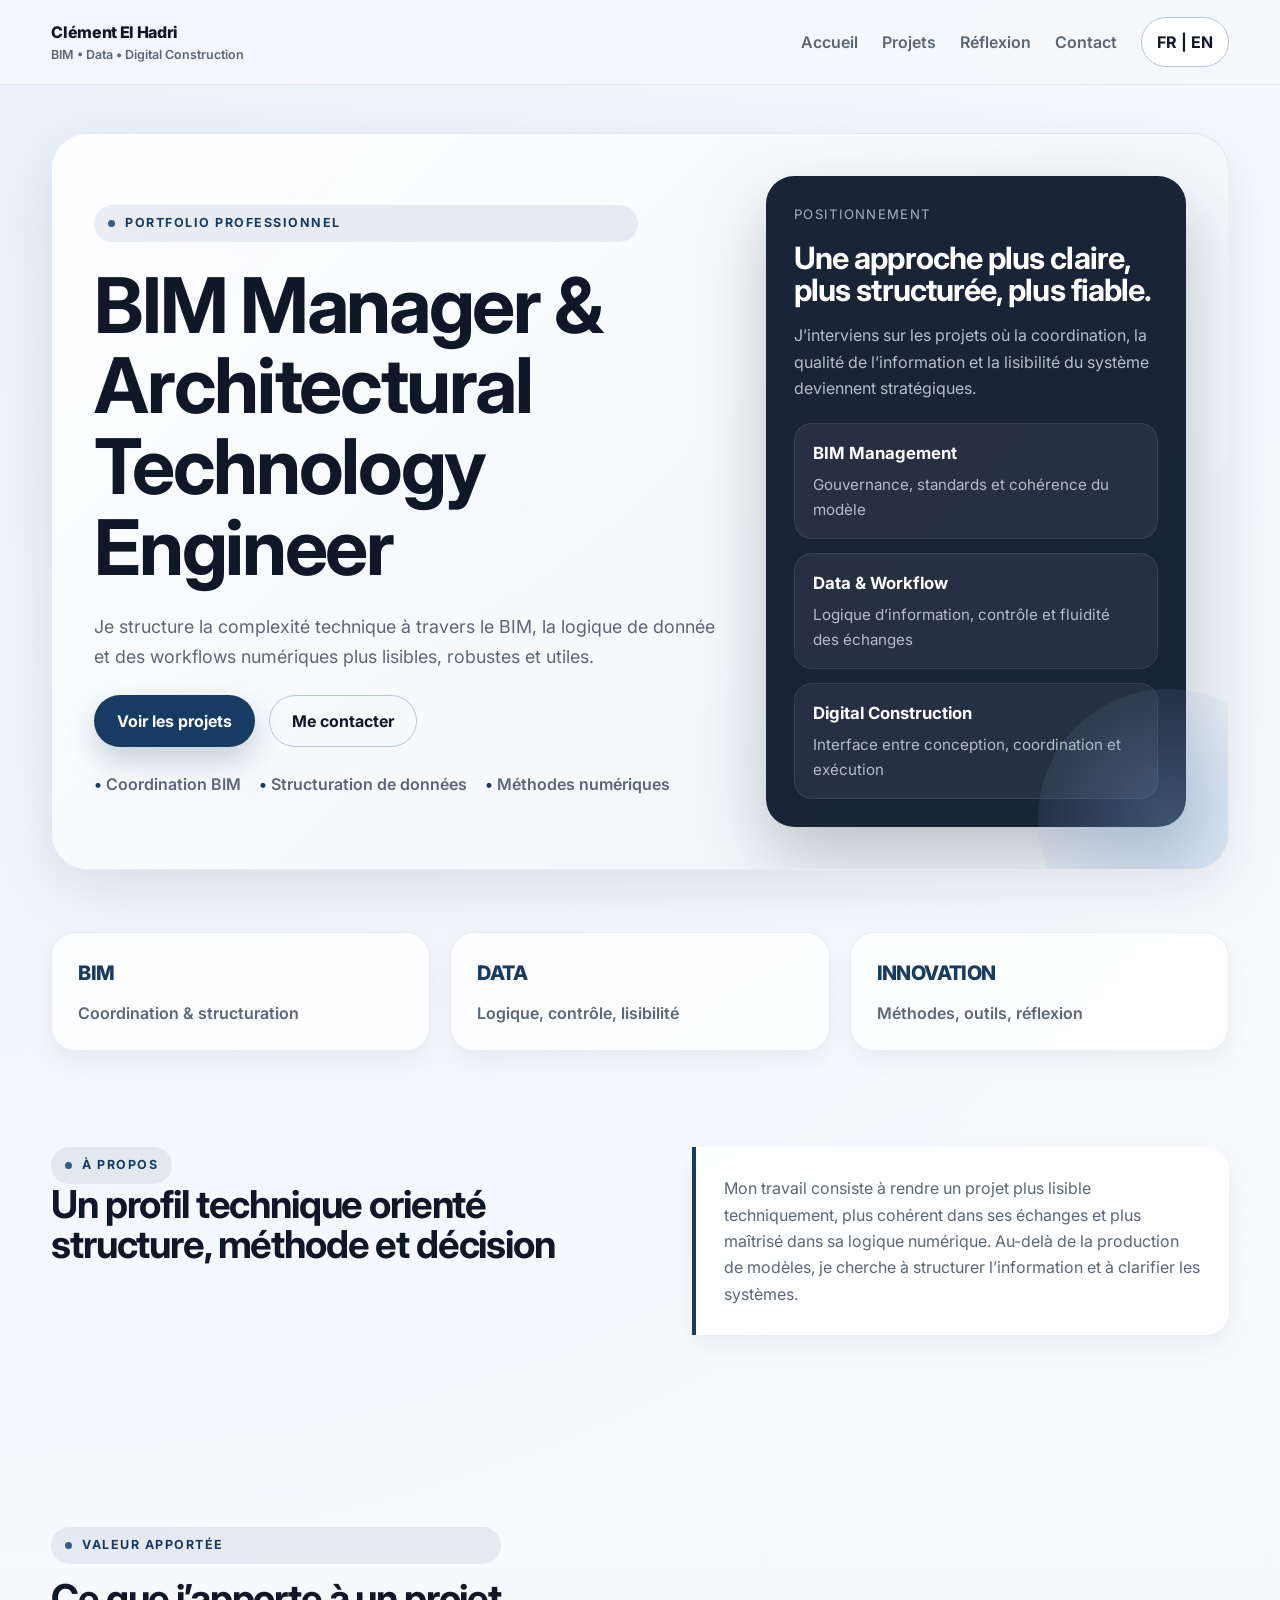
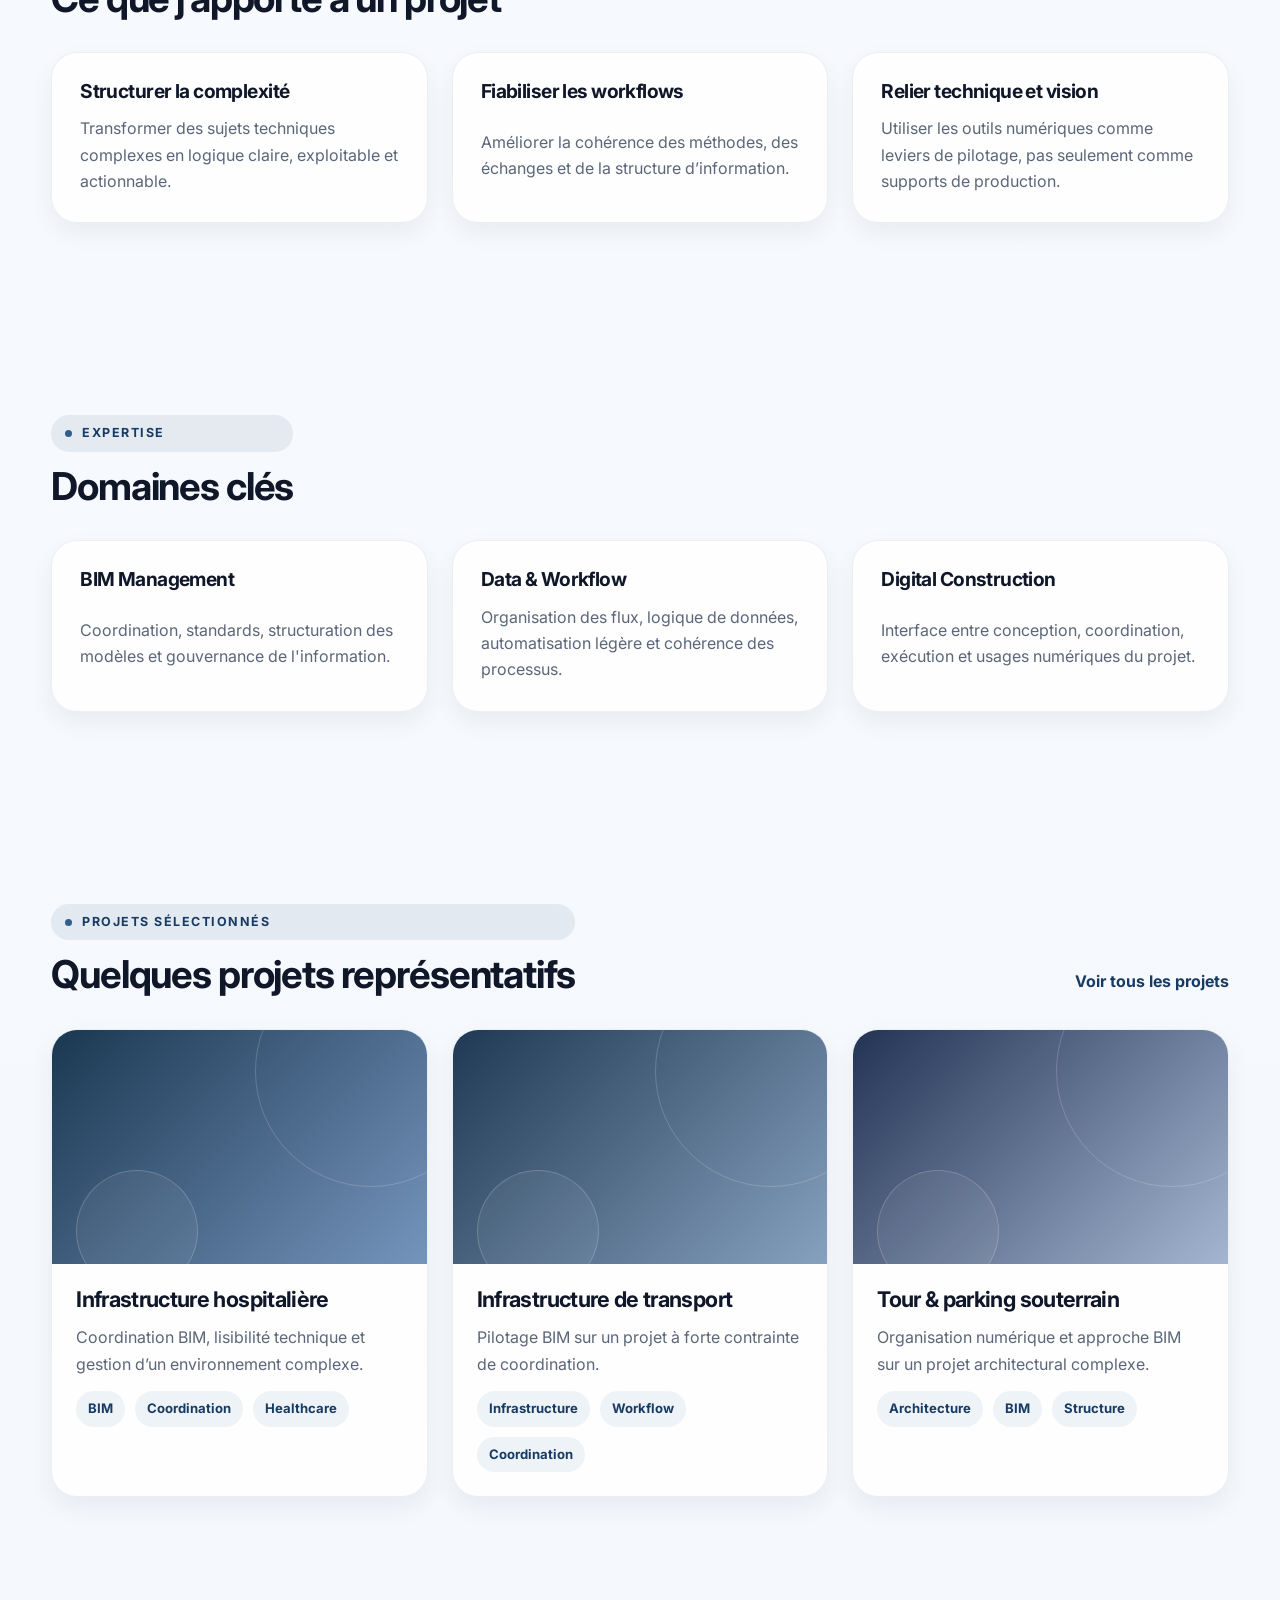
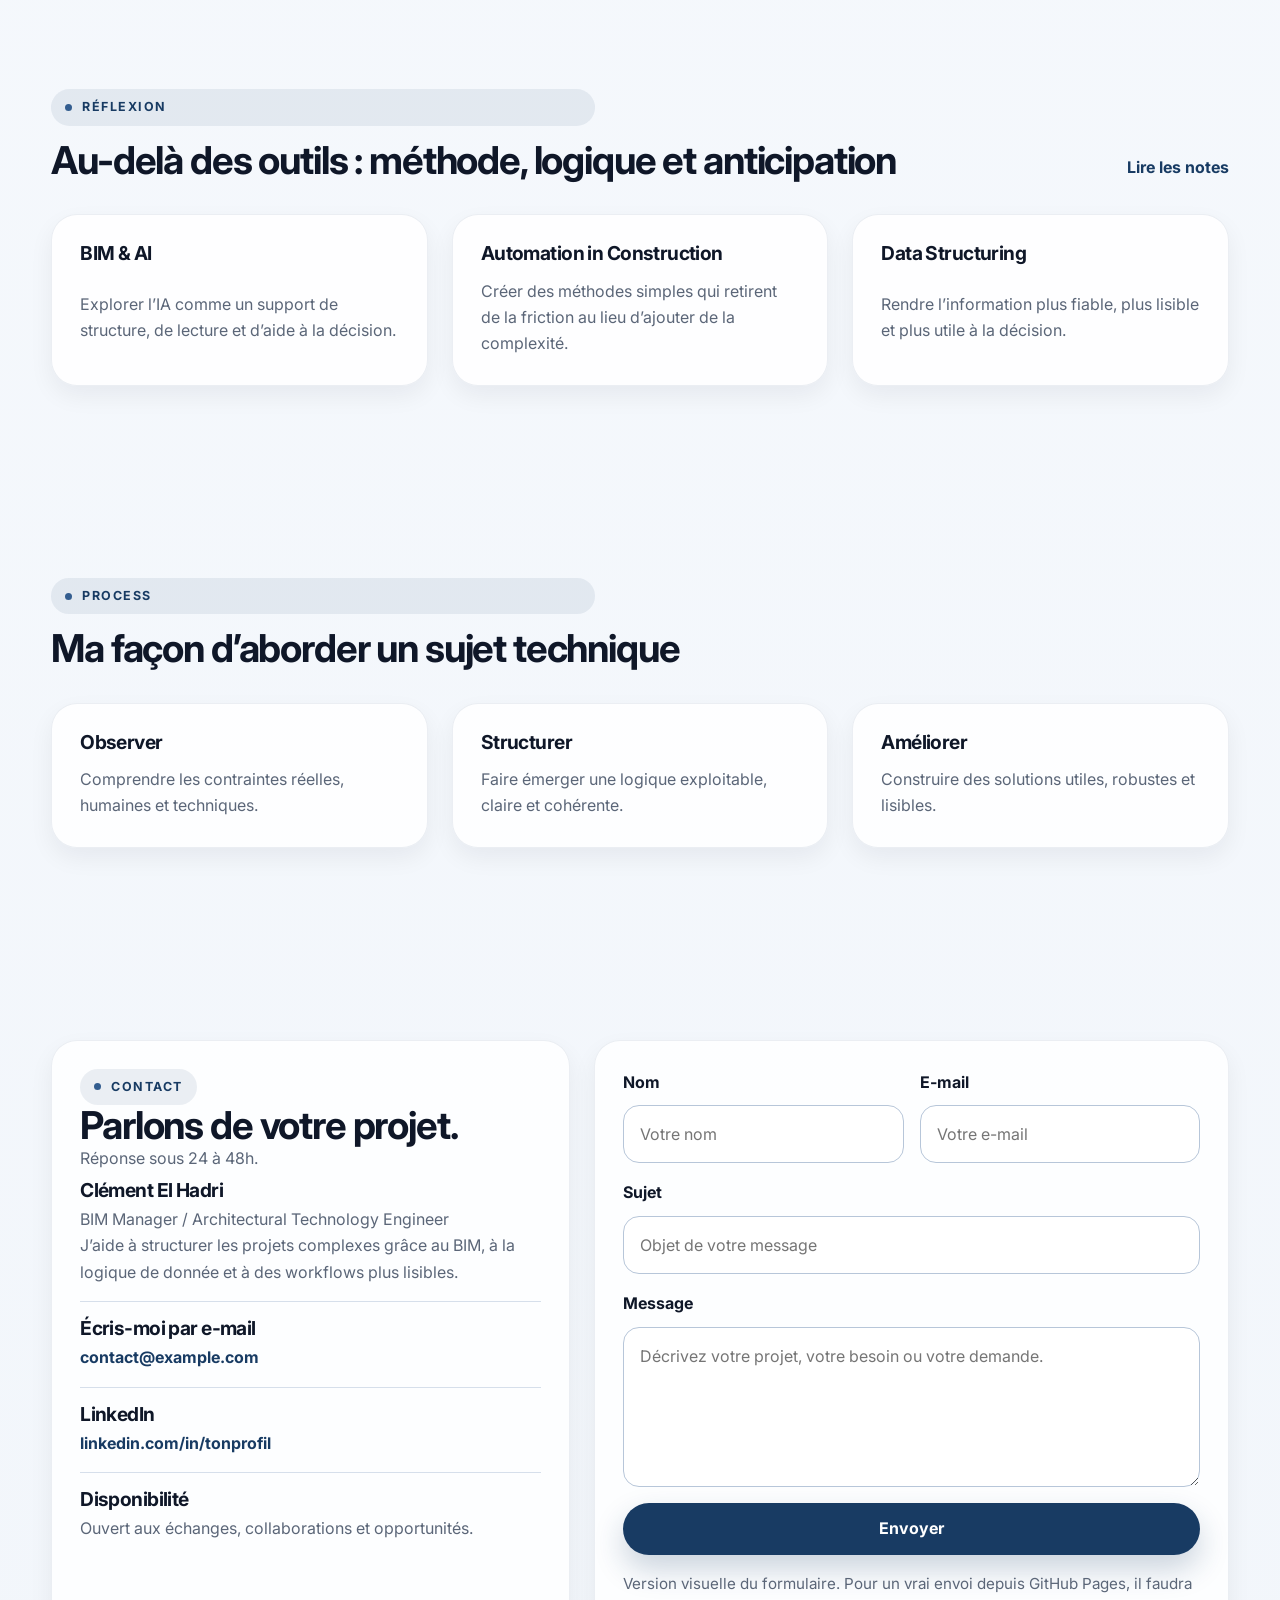
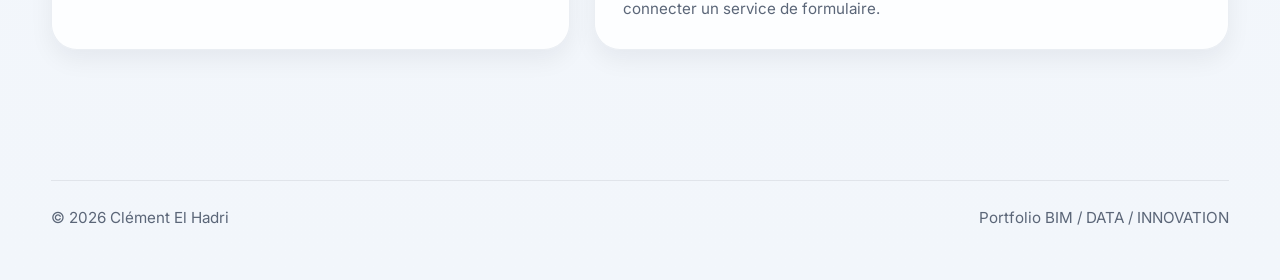
==== index.html @ e5786577 "Add files via upload" ====
<!DOCTYPE html>
<html lang="fr">
<head>

<meta charset="UTF-8" />
<meta name="viewport" content="width=device-width, initial-scale=1.0" />
<link rel="preconnect" href="https://fonts.googleapis.com" />
<link rel="preconnect" href="https://fonts.gstatic.com" crossorigin />
<link href="https://fonts.googleapis.com/css2?family=Inter:wght@400;500;600;700;800&display=swap" rel="stylesheet" />
<link rel="stylesheet" href="style.css" />

<title>Clément El Hadri — BIM. DATA. INNOVATION.</title>
<meta name="description" content="Portfolio professionnel de Clément El Hadri, BIM Manager / Architectural Technology Engineer." />
</head>
<body>

<header class="site-header">
  <div class="container nav">
    <a href="index.html" class="logo">Clément El Hadri<small>BIM • Data • Digital Construction</small></a>
    <button class="nav-toggle" aria-label="Ouvrir le menu">
      <span></span><span></span><span></span>
    </button>
    <nav class="nav-menu">
      <a href="index.html" data-fr="Accueil" data-en="Home">Accueil</a>
      <a href="projects.html" data-fr="Projets" data-en="Projects">Projets</a>
      <a href="thinking.html" data-fr="Réflexion" data-en="Thinking">Réflexion</a>
      <a href="index.html#contact" data-fr="Contact" data-en="Contact">Contact</a>
      <button class="lang-switch" id="langSwitch" aria-label="Changer la langue"><span>FR</span> | <span>EN</span></button>
    </nav>
  </div>
</header>

<main>
  <section class="hero">
    <div class="container hero-shell reveal">
      <div class="hero-copy">
        <p class="eyebrow" data-fr="Portfolio professionnel" data-en="Professional portfolio">Portfolio professionnel</p>
        <h1 data-fr="BIM Manager & Architectural Technology Engineer" data-en="BIM Manager & Architectural Technology Engineer">BIM Manager & Architectural Technology Engineer</h1>
        <p class="hero-text" data-fr="Je structure la complexité technique à travers le BIM, la logique de donnée et des workflows numériques plus lisibles, robustes et utiles." data-en="I structure technical complexity through BIM, data logic and digital workflows that are clearer, more robust and more useful.">Je structure la complexité technique à travers le BIM, la logique de donnée et des workflows numériques plus lisibles, robustes et utiles.</p>
        <div class="hero-actions">
          <a href="projects.html" class="btn btn-primary" data-fr="Voir les projets" data-en="View projects">Voir les projets</a>
          <a href="#contact" class="btn btn-secondary" data-fr="Me contacter" data-en="Get in touch">Me contacter</a>
        </div>
        <div class="hero-note">
          <span data-fr="Coordination BIM" data-en="BIM coordination">Coordination BIM</span>
          <span data-fr="Structuration de données" data-en="Data structuring">Structuration de données</span>
          <span data-fr="Méthodes numériques" data-en="Digital methods">Méthodes numériques</span>
        </div>
      </div>
      <aside class="hero-panel">
        <span class="panel-label" data-fr="Positionnement" data-en="Positioning">Positionnement</span>
        <h2 data-fr="Une approche plus claire, plus structurée, plus fiable." data-en="A clearer, more structured, more reliable approach.">Une approche plus claire, plus structurée, plus fiable.</h2>
        <p data-fr="J’interviens sur les projets où la coordination, la qualité de l’information et la lisibilité du système deviennent stratégiques." data-en="I work on projects where coordination, information quality, and system readability become strategic.">J’interviens sur les projets où la coordination, la qualité de l’information et la lisibilité du système deviennent stratégiques.</p>
        <div class="hero-metrics">
          <div class="metric"><strong>BIM Management</strong><span data-fr="Gouvernance, standards et cohérence du modèle" data-en="Governance, standards, and model consistency">Gouvernance, standards et cohérence du modèle</span></div>
          <div class="metric"><strong>Data & Workflow</strong><span data-fr="Logique d’information, contrôle et fluidité des échanges" data-en="Information logic, control, and workflow clarity">Logique d’information, contrôle et fluidité des échanges</span></div>
          <div class="metric"><strong>Digital Construction</strong><span data-fr="Interface entre conception, coordination et exécution" data-en="Interface between design, coordination, and delivery">Interface entre conception, coordination et exécution</span></div>
        </div>
      </aside>
    </div>
  </section>

  <section class="proof-strip reveal">
    <div class="container proof-grid">
      <div class="proof-item">
        <span class="proof-number">BIM</span>
        <span class="proof-label" data-fr="Coordination & structuration" data-en="Coordination & structuring">Coordination & structuration</span>
      </div>
      <div class="proof-item">
        <span class="proof-number">DATA</span>
        <span class="proof-label" data-fr="Logique, contrôle, lisibilité" data-en="Logic, control, clarity">Logique, contrôle, lisibilité</span>
      </div>
      <div class="proof-item">
        <span class="proof-number">INNOVATION</span>
        <span class="proof-label" data-fr="Méthodes, outils, réflexion" data-en="Methods, tools, thinking">Méthodes, outils, réflexion</span>
      </div>
    </div>
  </section>

  <section id="about" class="section reveal">
    <div class="container section-grid">
      <div>
        <p class="section-tag" data-fr="À propos" data-en="About">À propos</p>
        <h2 data-fr="Un profil technique orienté structure, méthode et décision" data-en="A technical profile focused on structure, method and decision-making">Un profil technique orienté structure, méthode et décision</h2>
      </div>
      <div class="quote-box">
        <p data-fr="Mon travail consiste à rendre un projet plus lisible techniquement, plus cohérent dans ses échanges et plus maîtrisé dans sa logique numérique. Au-delà de la production de modèles, je cherche à structurer l’information et à clarifier les systèmes." data-en="My work is about making a project more technically readable, more coherent in its exchanges and more controlled in its digital logic. Beyond model production, I focus on structuring information and clarifying systems.">Mon travail consiste à rendre un projet plus lisible techniquement, plus cohérent dans ses échanges et plus maîtrisé dans sa logique numérique. Au-delà de la production de modèles, je cherche à structurer l’information et à clarifier les systèmes.</p>
      </div>
    </div>
  </section>

  <section id="what-i-bring" class="section reveal">
    <div class="container">
      <div class="section-head">
        <div>
          <p class="section-tag" data-fr="Valeur apportée" data-en="What I bring">Valeur apportée</p>
          <h2 data-fr="Ce que j’apporte à un projet" data-en="What I bring to a project">Ce que j’apporte à un projet</h2>
        </div>
      </div>
      <div class="card-grid">
        <article class="card">
          <h3 data-fr="Structurer la complexité" data-en="Structuring complexity">Structurer la complexité</h3>
          <p data-fr="Transformer des sujets techniques complexes en logique claire, exploitable et actionnable." data-en="Turning complex technical topics into clear, usable and actionable logic.">Transformer des sujets techniques complexes en logique claire, exploitable et actionnable.</p>
        </article>
        <article class="card">
          <h3 data-fr="Fiabiliser les workflows" data-en="Making workflows reliable">Fiabiliser les workflows</h3>
          <p data-fr="Améliorer la cohérence des méthodes, des échanges et de la structure d’information." data-en="Improving the consistency of methods, exchanges and information structure.">Améliorer la cohérence des méthodes, des échanges et de la structure d’information.</p>
        </article>
        <article class="card">
          <h3 data-fr="Relier technique et vision" data-en="Connecting technique and vision">Relier technique et vision</h3>
          <p data-fr="Utiliser les outils numériques comme leviers de pilotage, pas seulement comme supports de production." data-en="Using digital tools as steering levers, not only as production supports.">Utiliser les outils numériques comme leviers de pilotage, pas seulement comme supports de production.</p>
        </article>
      </div>
    </div>
  </section>

  <section id="expertise" class="section reveal">
    <div class="container">
      <div class="section-head">
        <div>
          <p class="section-tag" data-fr="Expertise" data-en="Core expertise">Expertise</p>
          <h2 data-fr="Domaines clés" data-en="Core expertise">Domaines clés</h2>
        </div>
      </div>
      <div class="card-grid expertise-grid">
        <article class="card">
          <h3>BIM Management</h3>
          <p data-fr="Coordination, standards, structuration des modèles et gouvernance de l'information." data-en="Coordination, standards, model structuring and information governance.">Coordination, standards, structuration des modèles et gouvernance de l'information.</p>
        </article>
        <article class="card">
          <h3>Data & Workflow</h3>
          <p data-fr="Organisation des flux, logique de données, automatisation légère et cohérence des processus." data-en="Flow organization, data logic, light automation and process consistency.">Organisation des flux, logique de données, automatisation légère et cohérence des processus.</p>
        </article>
        <article class="card">
          <h3>Digital Construction</h3>
          <p data-fr="Interface entre conception, coordination, exécution et usages numériques du projet." data-en="Interface between design, coordination, execution and digital project uses.">Interface entre conception, coordination, exécution et usages numériques du projet.</p>
        </article>
      </div>
    </div>
  </section>

  <section id="projects" class="section reveal">
    <div class="container">
      <div class="section-head">
        <div>
          <p class="section-tag" data-fr="Projets sélectionnés" data-en="Selected projects">Projets sélectionnés</p>
          <h2 data-fr="Quelques projets représentatifs" data-en="Selected work">Quelques projets représentatifs</h2>
        </div>
        <a href="projects.html" class="text-link" data-fr="Voir tous les projets" data-en="View all projects">Voir tous les projets</a>
      </div>
      <div class="project-grid">
        <a class="project-card" href="project-healthcare.html">
          <div class="project-image healthcare"></div>
          <div class="project-content">
            <h3 data-fr="Infrastructure hospitalière" data-en="Healthcare infrastructure">Infrastructure hospitalière</h3>
            <p data-fr="Coordination BIM, lisibilité technique et gestion d’un environnement complexe." data-en="BIM coordination, technical clarity, and management of a complex environment.">Coordination BIM, lisibilité technique et gestion d’un environnement complexe.</p>
            <div class="project-tags"><span>BIM</span><span>Coordination</span><span>Healthcare</span></div>
          </div>
        </a>
        <a class="project-card" href="project-transport.html">
          <div class="project-image transport"></div>
          <div class="project-content">
            <h3 data-fr="Infrastructure de transport" data-en="Transport infrastructure">Infrastructure de transport</h3>
            <p data-fr="Pilotage BIM sur un projet à forte contrainte de coordination." data-en="BIM management on a project with demanding coordination constraints.">Pilotage BIM sur un projet à forte contrainte de coordination.</p>
            <div class="project-tags"><span>Infrastructure</span><span>Workflow</span><span>Coordination</span></div>
          </div>
        </a>
        <a class="project-card" href="project-monaco.html">
          <div class="project-image monaco"></div>
          <div class="project-content">
            <h3 data-fr="Tour & parking souterrain" data-en="Tower & underground parking">Tour & parking souterrain</h3>
            <p data-fr="Organisation numérique et approche BIM sur un projet architectural complexe." data-en="Digital organization and BIM approach for a complex architectural project.">Organisation numérique et approche BIM sur un projet architectural complexe.</p>
            <div class="project-tags"><span>Architecture</span><span>BIM</span><span>Structure</span></div>
          </div>
        </a>
      </div>
    </div>
  </section>

  <section class="section reveal">
    <div class="container">
      <div class="section-head">
        <div>
          <p class="section-tag" data-fr="Réflexion" data-en="Thinking">Réflexion</p>
          <h2 data-fr="Au-delà des outils : méthode, logique et anticipation" data-en="Beyond tools: method, logic, and anticipation">Au-delà des outils : méthode, logique et anticipation</h2>
        </div>
        <a href="thinking.html" class="text-link" data-fr="Lire les notes" data-en="Read the notes">Lire les notes</a>
      </div>
      <div class="insight-grid">
        <article class="insight-card">
          <h3>BIM & AI</h3>
          <p data-fr="Explorer l’IA comme un support de structure, de lecture et d’aide à la décision." data-en="Exploring AI as support for structure, interpretation, and decision-making.">Explorer l’IA comme un support de structure, de lecture et d’aide à la décision.</p>
        </article>
        <article class="insight-card">
          <h3>Automation in Construction</h3>
          <p data-fr="Créer des méthodes simples qui retirent de la friction au lieu d’ajouter de la complexité." data-en="Creating simple methods that remove friction instead of adding complexity.">Créer des méthodes simples qui retirent de la friction au lieu d’ajouter de la complexité.</p>
        </article>
        <article class="insight-card">
          <h3>Data Structuring</h3>
          <p data-fr="Rendre l’information plus fiable, plus lisible et plus utile à la décision." data-en="Making information more reliable, more legible, and more useful for decision-making.">Rendre l’information plus fiable, plus lisible et plus utile à la décision.</p>
        </article>
      </div>
    </div>
  </section>

  <section class="section reveal">
    <div class="container">
      <div class="section-head">
        <div>
          <p class="section-tag" data-fr="Process" data-en="Process">Process</p>
          <h2 data-fr="Ma façon d’aborder un sujet technique" data-en="How I approach a technical topic">Ma façon d’aborder un sujet technique</h2>
        </div>
      </div>
      <div class="process-grid">
        <article class="card">
          <h3 data-fr="Observer" data-en="Observe">Observer</h3>
          <p data-fr="Comprendre les contraintes réelles, humaines et techniques." data-en="Understand real human and technical constraints.">Comprendre les contraintes réelles, humaines et techniques.</p>
        </article>
        <article class="card">
          <h3 data-fr="Structurer" data-en="Structure">Structurer</h3>
          <p data-fr="Faire émerger une logique exploitable, claire et cohérente." data-en="Build usable, clear, and coherent logic.">Faire émerger une logique exploitable, claire et cohérente.</p>
        </article>
        <article class="card">
          <h3 data-fr="Améliorer" data-en="Improve">Améliorer</h3>
          <p data-fr="Construire des solutions utiles, robustes et lisibles." data-en="Build useful, robust, and readable solutions.">Construire des solutions utiles, robustes et lisibles.</p>
        </article>
      </div>
    </div>
  </section>

  <section id="contact" class="section reveal">
    <div class="container contact-grid">
      <article class="contact-card">
        <p class="section-tag" data-fr="Contact" data-en="Contact">Contact</p>
        <h2 data-fr="Parlons de votre projet." data-en="Let’s discuss your project.">Parlons de votre projet.</h2>
        <p data-fr="Réponse sous 24 à 48h." data-en="Reply within 24 to 48 hours.">Réponse sous 24 à 48h.</p>
        <div class="contact-list">
          <div class="contact-item">
            <h3>Clément El Hadri</h3>
            <p data-fr="BIM Manager / Architectural Technology Engineer" data-en="BIM Manager / Architectural Technology Engineer">BIM Manager / Architectural Technology Engineer</p>
            <p data-fr="J’aide à structurer les projets complexes grâce au BIM, à la logique de donnée et à des workflows plus lisibles." data-en="I help structure complex projects through BIM, data logic, and clearer workflows.">J’aide à structurer les projets complexes grâce au BIM, à la logique de donnée et à des workflows plus lisibles.</p>
          </div>
          <div class="contact-item">
            <h3 data-fr="Écris-moi par e-mail" data-en="Email me">Écris-moi par e-mail</h3>
            <a class="text-link" href="mailto:contact@example.com">contact@example.com</a>
          </div>
          <div class="contact-item">
            <h3>LinkedIn</h3>
            <a class="text-link" href="https://linkedin.com/in/tonprofil" target="_blank" rel="noreferrer">linkedin.com/in/tonprofil</a>
          </div>
          <div class="contact-item">
            <h3 data-fr="Disponibilité" data-en="Availability">Disponibilité</h3>
            <p data-fr="Ouvert aux échanges, collaborations et opportunités." data-en="Open to conversations, collaborations, and opportunities.">Ouvert aux échanges, collaborations et opportunités.</p>
          </div>
        </div>
      </article>
      <article class="contact-card">
        <form class="contact-form">
          <div class="form-row">
            <div class="form-field">
              <label data-fr="Nom" data-en="Name">Nom</label>
              <input type="text" data-fr-placeholder="Votre nom" data-en-placeholder="Your name" placeholder="Votre nom" />
            </div>
            <div class="form-field">
              <label data-fr="E-mail" data-en="Email">E-mail</label>
              <input type="email" data-fr-placeholder="Votre e-mail" data-en-placeholder="Your email" placeholder="Votre e-mail" />
            </div>
          </div>
          <div class="form-field">
            <label data-fr="Sujet" data-en="Subject">Sujet</label>
            <input type="text" data-fr-placeholder="Objet de votre message" data-en-placeholder="Reason for your message" placeholder="Objet de votre message" />
          </div>
          <div class="form-field">
            <label data-fr="Message" data-en="Message">Message</label>
            <textarea data-fr-placeholder="Décrivez votre projet, votre besoin ou votre demande." data-en-placeholder="Describe your project, need, or request." placeholder="Décrivez votre projet, votre besoin ou votre demande."></textarea>
          </div>
          <button class="btn btn-primary" type="submit" data-fr="Envoyer" data-en="Send">Envoyer</button>
          <p class="form-note" data-fr="Version visuelle du formulaire. Pour un vrai envoi depuis GitHub Pages, il faudra connecter un service de formulaire." data-en="Visual form only. For real submission from GitHub Pages, a form service must be connected.">Version visuelle du formulaire. Pour un vrai envoi depuis GitHub Pages, il faudra connecter un service de formulaire.</p>
        </form>
      </article>
    </div>
  </section>
</main>

<footer class="site-footer">
  <div class="container footer-inner">
    <p>© 2026 Clément El Hadri</p>
    <p data-fr="Portfolio BIM / DATA / INNOVATION" data-en="BIM / DATA / INNOVATION portfolio">Portfolio BIM / DATA / INNOVATION</p>
  </div>
</footer>
<script src="script.js"></script>

</body>
</html>
---- style.css ----
:root {
  --bg: #f5f7fb;
  --surface: #ffffff;
  --surface-alt: #eef3f8;
  --surface-strong: #e2eaf4;
  --text: #0f1728;
  --muted: #5b6678;
  --line: #d6dfeb;
  --line-strong: #b7c6d9;
  --primary: #183b63;
  --primary-soft: #335d8f;
  --accent: #7fa7d8;
  --shadow-sm: 0 10px 25px rgba(15, 23, 40, 0.06);
  --shadow-md: 0 20px 60px rgba(15, 23, 40, 0.10);
  --radius-sm: 16px;
  --radius-md: 24px;
  --radius-lg: 36px;
  --container: 1180px;
  --transition: 240ms ease;
}

* { box-sizing: border-box; margin: 0; padding: 0; }
html { scroll-behavior: smooth; }
body {
  font-family: "Inter", system-ui, -apple-system, BlinkMacSystemFont, "Segoe UI", sans-serif;
  background:
    radial-gradient(circle at top left, rgba(127, 167, 216, 0.12), transparent 30%),
    linear-gradient(180deg, #f9fbfe 0%, #f2f6fb 100%);
  color: var(--text);
  line-height: 1.65;
  font-size: 16px;
}
img { max-width: 100%; display: block; }
a { color: inherit; text-decoration: none; }
button, input, textarea { font: inherit; }
.container { width: min(92%, var(--container)); margin: 0 auto; }

h1, h2, h3, h4 { line-height: 1.05; letter-spacing: -0.03em; }
h1 { font-size: clamp(2.7rem, 6vw, 5.5rem); max-width: 12ch; }
h2 { font-size: clamp(2rem, 3vw, 3.3rem); }
h3 { font-size: 1.2rem; }
p { color: var(--muted); max-width: 68ch; }
.section-tag, .eyebrow {
  display: inline-flex;
  align-items: center;
  gap: 10px;
  padding: 8px 14px;
  border-radius: 999px;
  background: rgba(24, 59, 99, 0.08);
  color: var(--primary);
  font-size: 0.78rem;
  text-transform: uppercase;
  letter-spacing: 0.12em;
  font-weight: 700;
}
.section-tag::before, .eyebrow::before {
  content: "";
  width: 7px;
  height: 7px;
  border-radius: 999px;
  background: var(--primary-soft);
}

.section { padding: 96px 0; }
.section-head {
  display: flex;
  justify-content: space-between;
  align-items: end;
  gap: 24px;
  margin-bottom: 34px;
}
.section-head > div { display: grid; gap: 14px; }
.section-grid {
  display: grid;
  grid-template-columns: minmax(0, 1.05fr) minmax(0, .95fr);
  gap: 48px;
  align-items: start;
}
.text-link {
  color: var(--primary);
  font-weight: 700;
  transition: var(--transition);
}
.text-link:hover { color: var(--primary-soft); }

.site-header {
  position: sticky;
  top: 0;
  z-index: 1000;
  background: rgba(245, 247, 251, 0.84);
  backdrop-filter: blur(16px);
  border-bottom: 1px solid rgba(15, 23, 40, 0.06);
}
.nav {
  min-height: 84px;
  display: flex;
  justify-content: space-between;
  align-items: center;
  gap: 24px;
}
.logo {
  font-weight: 800;
  font-size: 1rem;
  letter-spacing: -0.02em;
}
.logo small {
  display: block;
  color: var(--muted);
  font-weight: 600;
  letter-spacing: 0;
  font-size: 0.78rem;
}
.nav-menu {
  display: flex;
  align-items: center;
  gap: 24px;
}
.nav-menu a {
  color: var(--muted);
  font-weight: 600;
  transition: var(--transition);
}
.nav-menu a:hover, .nav-menu a.active { color: var(--text); }
.nav-toggle {
  display: none;
  background: none;
  border: 0;
  cursor: pointer;
}
.nav-toggle span {
  display: block;
  width: 24px;
  height: 2px;
  background: var(--text);
  margin: 5px 0;
}
.lang-switch {
  border: 1px solid var(--line-strong);
  background: var(--surface);
  color: var(--text);
  padding: 11px 15px;
  border-radius: 999px;
  font-weight: 700;
  cursor: pointer;
  transition: var(--transition);
}
.lang-switch:hover { border-color: var(--primary); color: var(--primary); }

.hero {
  padding: 48px 0 36px;
}
.hero-shell {
  position: relative;
  display: grid;
  grid-template-columns: minmax(0, 1.2fr) minmax(320px, .8fr);
  gap: 42px;
  align-items: stretch;
  padding: 42px;
  background: linear-gradient(135deg, rgba(255,255,255,0.92), rgba(238,243,248,0.95));
  border: 1px solid rgba(24, 59, 99, 0.08);
  border-radius: var(--radius-lg);
  box-shadow: var(--shadow-md);
  overflow: hidden;
}
.hero-shell::after {
  content: "";
  position: absolute;
  inset: auto -70px -80px auto;
  width: 260px;
  height: 260px;
  border-radius: 50%;
  background: radial-gradient(circle, rgba(127,167,216,0.35), rgba(127,167,216,0));
}
.hero-copy { display: grid; gap: 24px; align-content: center; }
.hero-copy h1 { max-width: 11ch; }
.hero-text { font-size: 1.12rem; max-width: 60ch; }
.hero-actions { display: flex; flex-wrap: wrap; gap: 14px; }
.hero-note {
  display: flex;
  flex-wrap: wrap;
  gap: 10px 18px;
  color: var(--muted);
  font-weight: 600;
}
.hero-note span::before { content: "• "; color: var(--primary); }
.hero-panel {
  position: relative;
  display: grid;
  gap: 16px;
  padding: 28px;
  background: rgba(16, 28, 47, 0.96);
  color: #edf3fb;
  border-radius: 28px;
  box-shadow: 0 30px 70px rgba(15, 23, 40, 0.24);
}
.hero-panel .panel-label {
  color: rgba(237, 243, 251, 0.68);
  font-size: 0.82rem;
  text-transform: uppercase;
  letter-spacing: 0.1em;
}
.hero-panel h2 {
  font-size: clamp(1.6rem, 2.4vw, 2.3rem);
  color: #fff;
}
.hero-panel p { color: rgba(237, 243, 251, 0.74); }
.hero-metrics {
  display: grid;
  gap: 14px;
  margin-top: 6px;
}
.metric {
  display: grid;
  gap: 4px;
  padding: 16px 18px;
  border-radius: 18px;
  background: rgba(255,255,255,0.06);
  border: 1px solid rgba(255,255,255,0.08);
}
.metric strong { font-size: 1.05rem; color: #fff; }
.metric span { color: rgba(237,243,251,0.72); font-size: 0.95rem; }

.page-hero { padding: 52px 0 0; }
.page-hero-card {
  padding: 42px;
  border-radius: var(--radius-lg);
  background: linear-gradient(135deg, rgba(255,255,255,0.96), rgba(235,241,248,0.95));
  border: 1px solid rgba(24, 59, 99, 0.08);
  box-shadow: var(--shadow-sm);
}
.page-hero-card > * + * { margin-top: 18px; }
.back-link {
  display: inline-flex;
  align-items: center;
  gap: 8px;
  color: var(--primary);
  font-weight: 700;
}

.btn {
  display: inline-flex;
  align-items: center;
  justify-content: center;
  min-height: 52px;
  padding: 0 22px;
  border-radius: 999px;
  border: 1px solid transparent;
  font-weight: 700;
  transition: transform var(--transition), box-shadow var(--transition), border-color var(--transition), color var(--transition), background var(--transition);
}
.btn:hover { transform: translateY(-2px); }
.btn-primary {
  background: var(--primary);
  color: #fff;
  box-shadow: 0 14px 30px rgba(24, 59, 99, 0.22);
}
.btn-primary:hover { background: var(--primary-soft); }
.btn-secondary {
  background: transparent;
  border-color: var(--line-strong);
  color: var(--text);
}
.btn-secondary:hover { border-color: var(--primary); color: var(--primary); }

.proof-strip { padding: 26px 0 0; }
.proof-grid {
  display: grid;
  grid-template-columns: repeat(3, minmax(0, 1fr));
  gap: 20px;
}
.proof-item {
  padding: 24px 26px;
  background: rgba(255,255,255,0.78);
  border: 1px solid rgba(24, 59, 99, 0.08);
  border-radius: 24px;
  box-shadow: var(--shadow-sm);
}
.proof-number {
  display: block;
  margin-bottom: 10px;
  color: var(--primary);
  font-size: 1.25rem;
  font-weight: 800;
  letter-spacing: -0.03em;
}
.proof-label { color: var(--muted); font-weight: 600; }

.card-grid, .project-grid, .insight-grid, .thinking-grid, .contact-grid, .process-grid {
  display: grid;
  gap: 24px;
}
.card-grid { grid-template-columns: repeat(3, minmax(0, 1fr)); }
.expertise-grid { grid-template-columns: repeat(3, minmax(0, 1fr)); }
.process-grid { grid-template-columns: repeat(3, minmax(0, 1fr)); }
.contact-grid { grid-template-columns: minmax(0, .9fr) minmax(0, 1.1fr); align-items: start; }
.thinking-grid { grid-template-columns: repeat(3, minmax(0, 1fr)); }
.project-grid { grid-template-columns: repeat(3, minmax(0, 1fr)); }
.insight-grid { grid-template-columns: repeat(3, minmax(0, 1fr)); }

.card, .project-card, .insight-card, .project-block, .sidebar-card, .contact-card, .thinking-card {
  background: rgba(255,255,255,0.84);
  border: 1px solid rgba(24, 59, 99, 0.08);
  border-radius: 26px;
  box-shadow: var(--shadow-sm);
}
.card, .insight-card, .thinking-card, .project-block, .sidebar-card, .contact-card {
  padding: 28px;
}
.card, .insight-card, .thinking-card, .project-block { display: grid; gap: 14px; }
.card h3, .insight-card h3, .thinking-card h3, .project-block h2 { color: var(--text); }

.project-card {
  overflow: hidden;
  transition: transform var(--transition), box-shadow var(--transition), border-color var(--transition);
}
.project-card:hover {
  transform: translateY(-6px);
  box-shadow: var(--shadow-md);
  border-color: rgba(24, 59, 99, 0.16);
}
.project-image {
  aspect-ratio: 16 / 10;
  background:
    linear-gradient(135deg, rgba(24,59,99,0.92), rgba(68,111,158,0.75)),
    linear-gradient(45deg, rgba(255,255,255,0.08), rgba(255,255,255,0));
  position: relative;
  overflow: hidden;
}
.project-image::before,
.project-image::after {
  content: "";
  position: absolute;
  border-radius: 999px;
  border: 1px solid rgba(255,255,255,0.18);
}
.project-image::before {
  width: 230px;
  height: 230px;
  top: -75px;
  right: -60px;
}
.project-image::after {
  width: 120px;
  height: 120px;
  bottom: -28px;
  left: 24px;
  background: rgba(255,255,255,0.06);
}
.project-image.transport {
  background: linear-gradient(135deg, rgba(22,48,76,0.96), rgba(88,125,166,0.72));
}
.project-image.monaco {
  background: linear-gradient(135deg, rgba(25,43,77,0.96), rgba(129,155,191,0.72));
}
.project-image.visualization {
  background: linear-gradient(135deg, rgba(38,52,79,0.96), rgba(109,137,184,0.72));
}
.project-image.healthcare {
  background: linear-gradient(135deg, rgba(17,47,74,0.96), rgba(70,112,165,0.74));
}
.project-content { padding: 24px; display: grid; gap: 14px; }
.project-content h3 { font-size: 1.35rem; }
.project-tags {
  display: flex;
  flex-wrap: wrap;
  gap: 10px;
}
.project-tags span {
  display: inline-flex;
  padding: 7px 12px;
  border-radius: 999px;
  background: var(--surface-alt);
  color: var(--primary);
  font-weight: 700;
  font-size: 0.82rem;
}

.insight-card, .thinking-card { min-height: 100%; }

.contact-card {
  min-height: 100%;
}
.contact-list {
  display: grid;
  gap: 16px;
  margin-top: 8px;
}
.contact-item {
  padding-top: 16px;
  border-top: 1px solid var(--line);
}
.contact-item:first-child { border-top: 0; padding-top: 0; }
.contact-item h3 { margin-bottom: 6px; }
.contact-form {
  display: grid;
  gap: 16px;
}
.form-row {
  display: grid;
  grid-template-columns: repeat(2, minmax(0, 1fr));
  gap: 16px;
}
.form-field {
  display: grid;
  gap: 10px;
}
label {
  font-weight: 700;
  color: var(--text);
}
input, textarea {
  width: 100%;
  padding: 15px 16px;
  border-radius: 16px;
  border: 1px solid var(--line-strong);
  background: #fff;
  color: var(--text);
  outline: none;
  transition: border-color var(--transition), box-shadow var(--transition);
}
input:focus, textarea:focus {
  border-color: var(--primary-soft);
  box-shadow: 0 0 0 4px rgba(51, 93, 143, 0.10);
}
textarea { min-height: 160px; resize: vertical; }
.form-note { font-size: 0.95rem; }

.page-grid {
  display: grid;
  gap: 26px;
  grid-template-columns: repeat(2, minmax(0, 1fr));
}
.project-layout {
  display: grid;
  grid-template-columns: minmax(0, 1.2fr) 320px;
  gap: 28px;
  align-items: start;
}
.project-main { display: grid; gap: 22px; }
.project-block h2 { font-size: 1.5rem; }
.project-gallery {
  display: grid;
  grid-template-columns: repeat(2, minmax(0, 1fr));
  gap: 16px;
}
.gallery-item {
  aspect-ratio: 4 / 3;
  border-radius: 20px;
  background:
    linear-gradient(135deg, rgba(24,59,99,0.92), rgba(127,167,216,0.72)),
    linear-gradient(45deg, rgba(255,255,255,0.15), rgba(255,255,255,0));
  position: relative;
  overflow: hidden;
}
.gallery-item::before {
  content: "";
  position: absolute;
  inset: 18px;
  border: 1px solid rgba(255,255,255,0.18);
  border-radius: 18px;
}
.gallery-item::after {
  content: "Project visual";
  position: absolute;
  left: 22px;
  bottom: 18px;
  font-size: 0.8rem;
  letter-spacing: 0.1em;
  text-transform: uppercase;
  color: rgba(255,255,255,0.82);
}
.sidebar-card { position: sticky; top: 110px; }
.sidebar-list {
  list-style: none;
  display: grid;
  gap: 12px;
  margin-top: 16px;
}
.sidebar-list li {
  padding: 12px 14px;
  border-radius: 14px;
  background: var(--surface-alt);
  color: var(--primary);
  font-weight: 700;
}
.project-meta {
  display: grid;
  gap: 16px;
}
.meta-row {
  padding-top: 16px;
  border-top: 1px solid var(--line);
}
.meta-row:first-child { padding-top: 0; border-top: 0; }
.meta-row strong {
  display: block;
  margin-bottom: 4px;
  color: var(--text);
}

.quote-box {
  padding: 28px;
  border-left: 4px solid var(--primary);
  border-radius: 0 24px 24px 0;
  background: rgba(255,255,255,0.84);
  box-shadow: var(--shadow-sm);
}

.site-footer {
  padding: 34px 0 50px;
}
.footer-inner {
  display: flex;
  justify-content: space-between;
  gap: 16px;
  padding-top: 24px;
  border-top: 1px solid rgba(15, 23, 40, 0.08);
}
.footer-inner p { font-size: 0.95rem; }

.reveal {
  opacity: 0;
  transform: translateY(24px);
  transition: 700ms ease;
}
.reveal.visible {
  opacity: 1;
  transform: translateY(0);
}

@media (max-width: 1080px) {
  .hero-shell,
  .section-grid,
  .contact-grid,
  .project-layout,
  .page-grid {
    grid-template-columns: 1fr;
  }
  .card-grid,
  .expertise-grid,
  .process-grid,
  .project-grid,
  .thinking-grid,
  .insight-grid {
    grid-template-columns: repeat(2, minmax(0, 1fr));
  }
  .sidebar-card { position: static; }
}

@media (max-width: 760px) {
  .nav-toggle { display: block; }
  .nav-menu {
    display: none;
    position: absolute;
    top: calc(100% + 12px);
    right: 0;
    width: min(320px, 100%);
    padding: 18px;
    border-radius: 24px;
    background: rgba(255,255,255,0.98);
    border: 1px solid rgba(24, 59, 99, 0.1);
    box-shadow: var(--shadow-md);
    flex-direction: column;
    align-items: stretch;
    gap: 16px;
  }
  .nav-menu.active { display: flex; }
  .hero-shell, .page-hero-card, .card, .project-content, .contact-card, .thinking-card, .insight-card, .project-block, .sidebar-card {
    padding: 22px;
  }
  .proof-grid,
  .card-grid,
  .expertise-grid,
  .process-grid,
  .project-grid,
  .thinking-grid,
  .insight-grid,
  .project-gallery,
  .form-row {
    grid-template-columns: 1fr;
  }
  .section { padding: 74px 0; }
  .footer-inner, .section-head { flex-direction: column; align-items: start; }
}
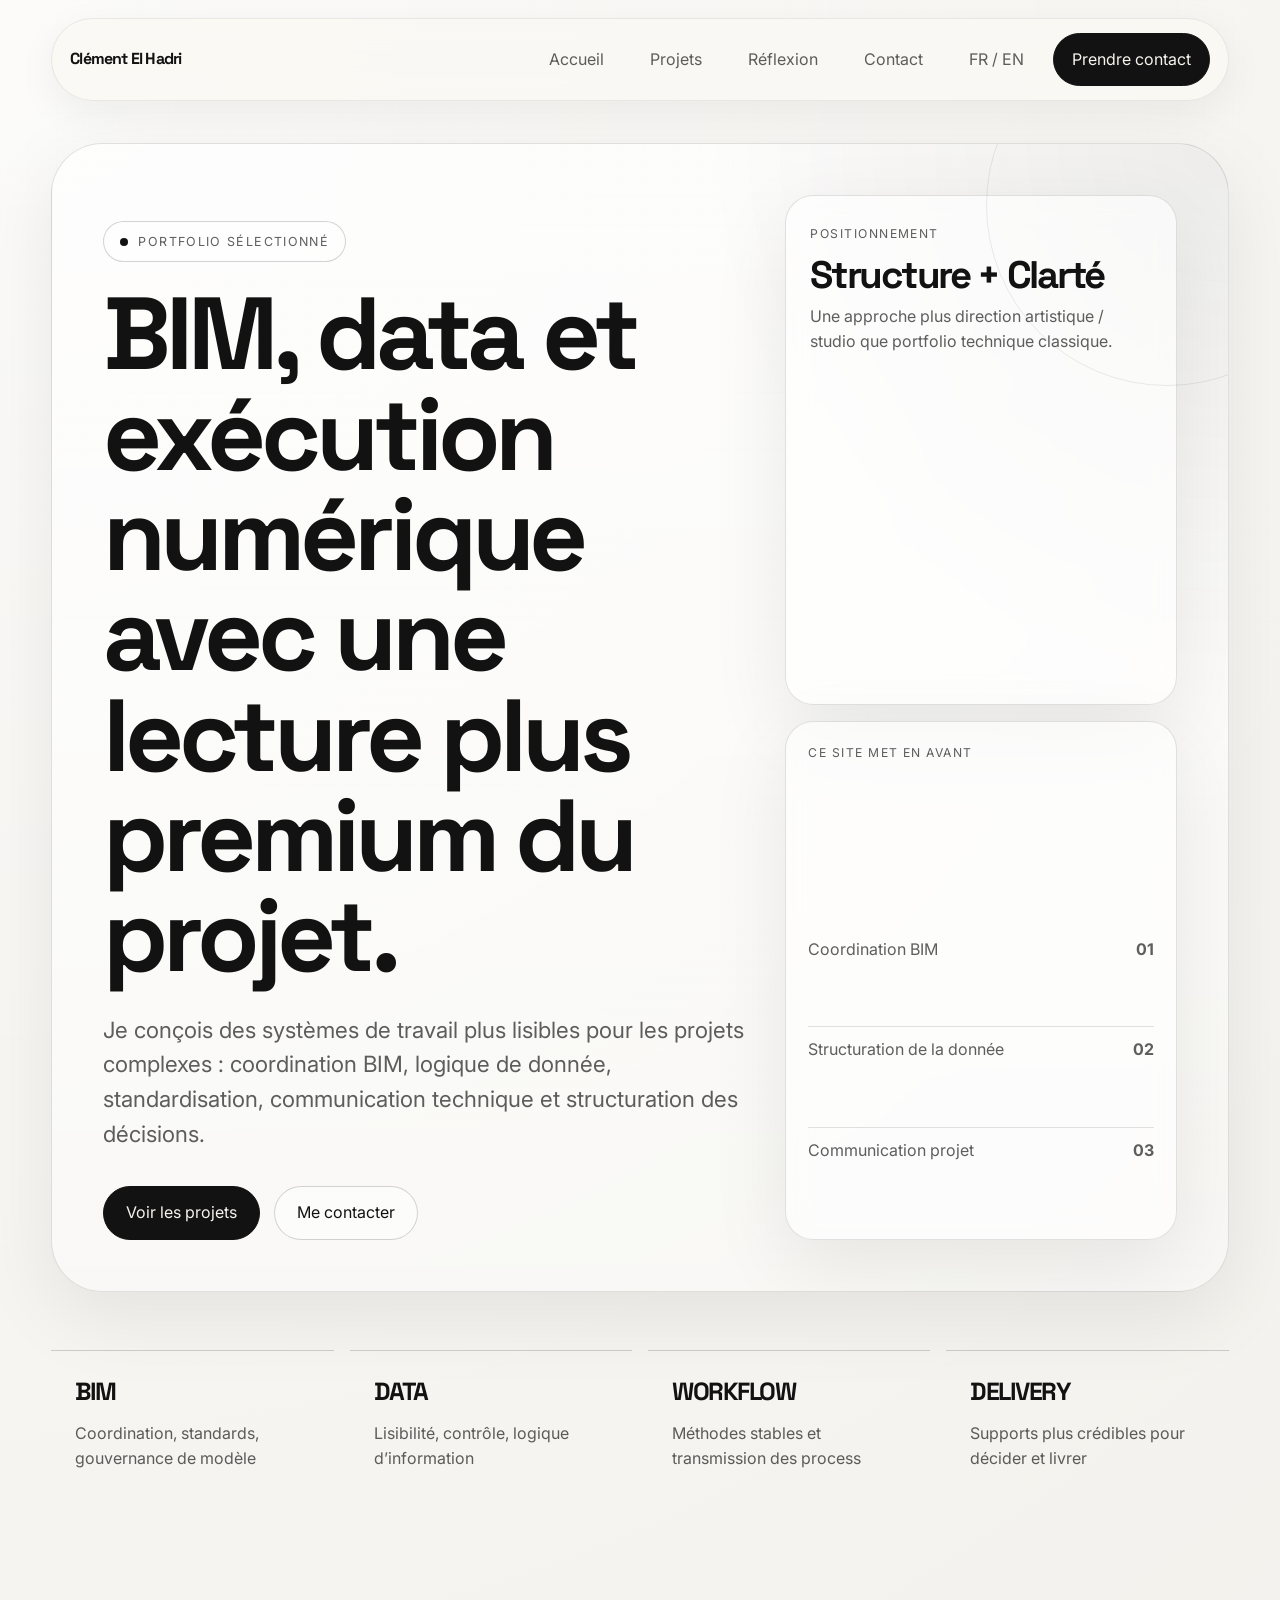
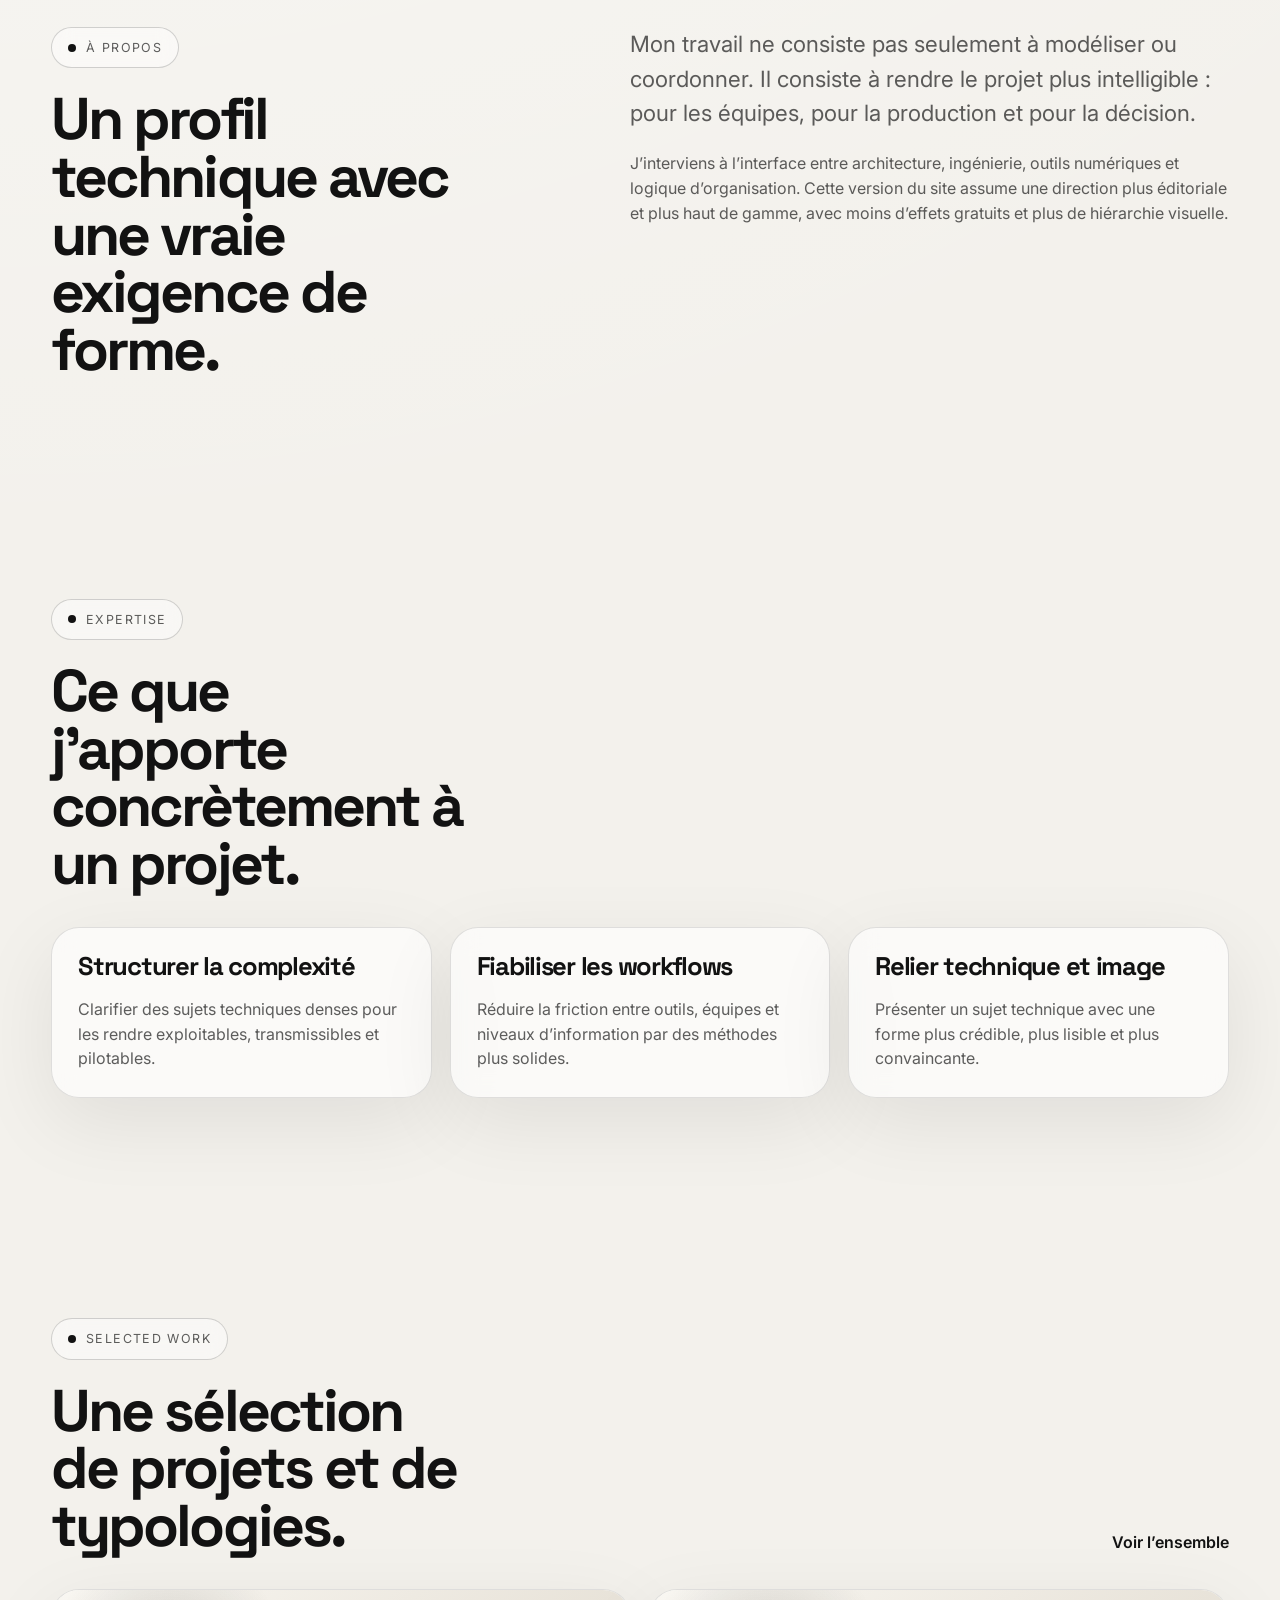
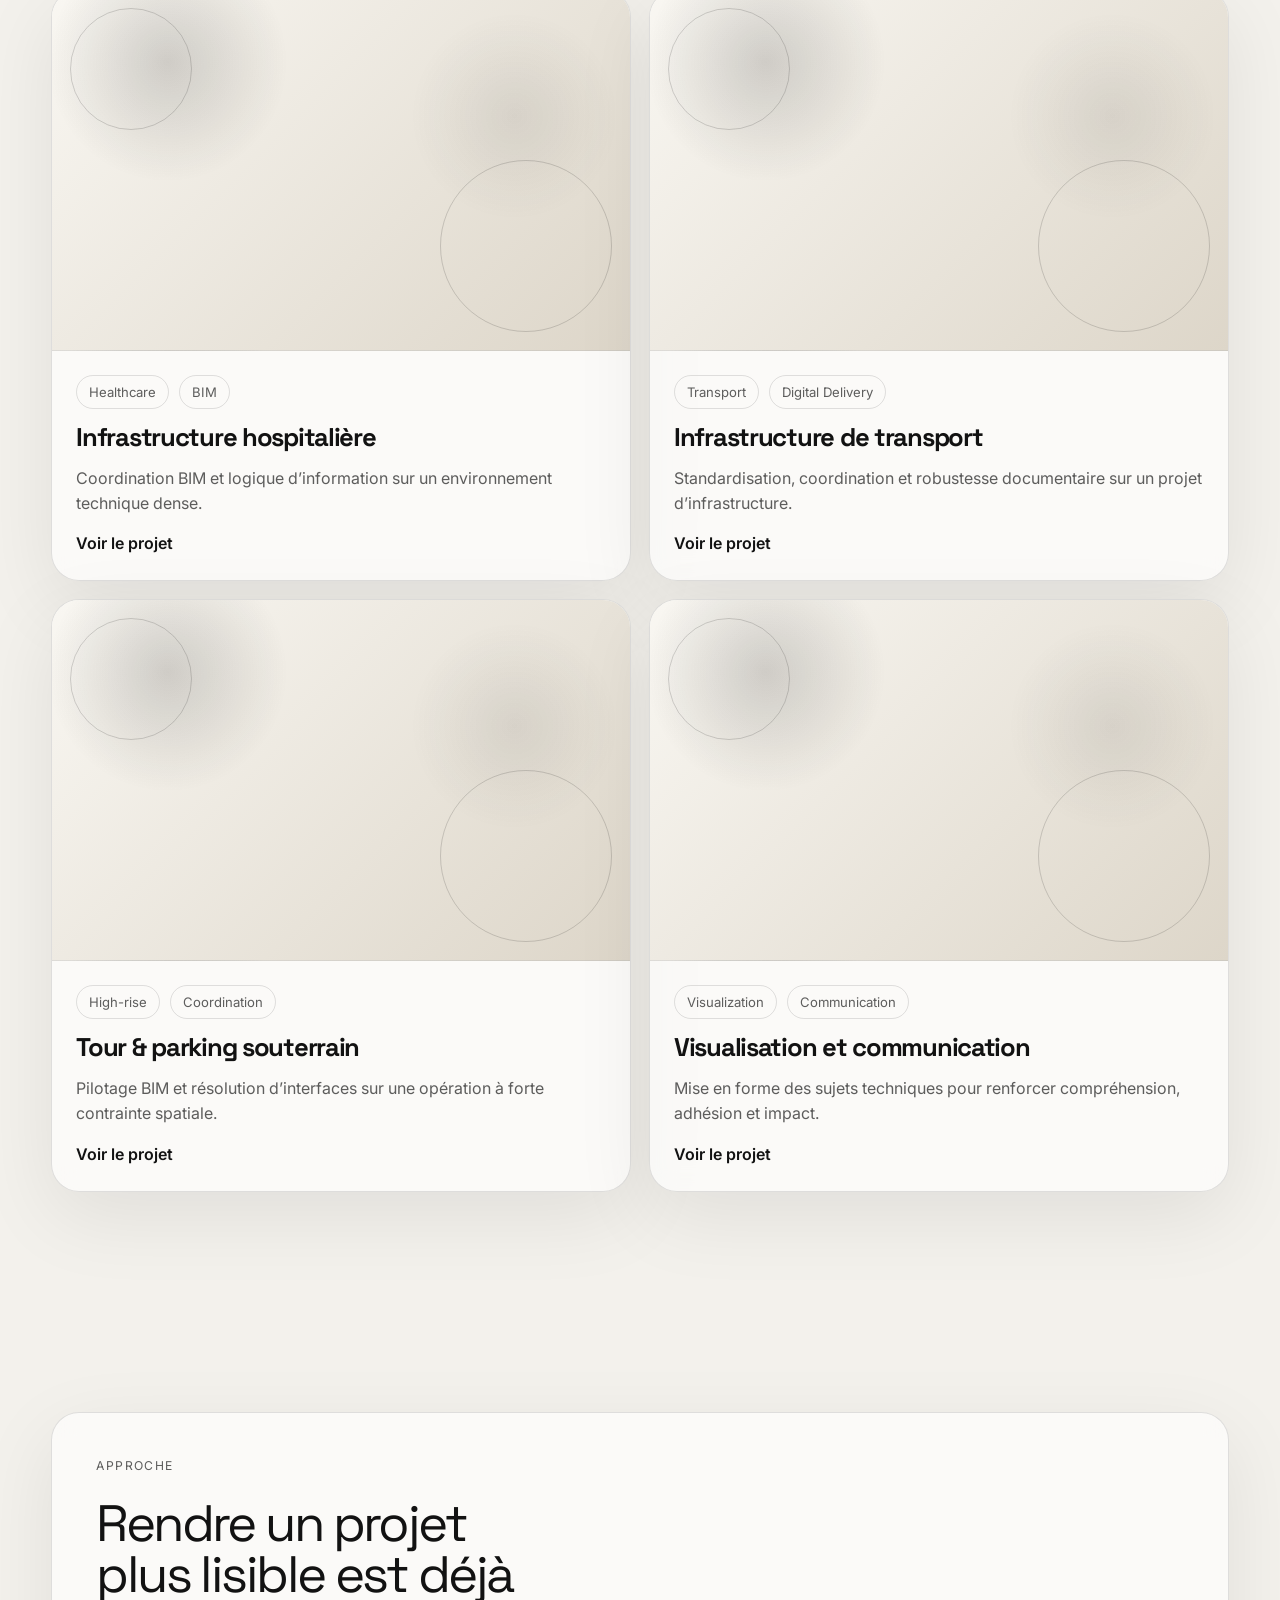
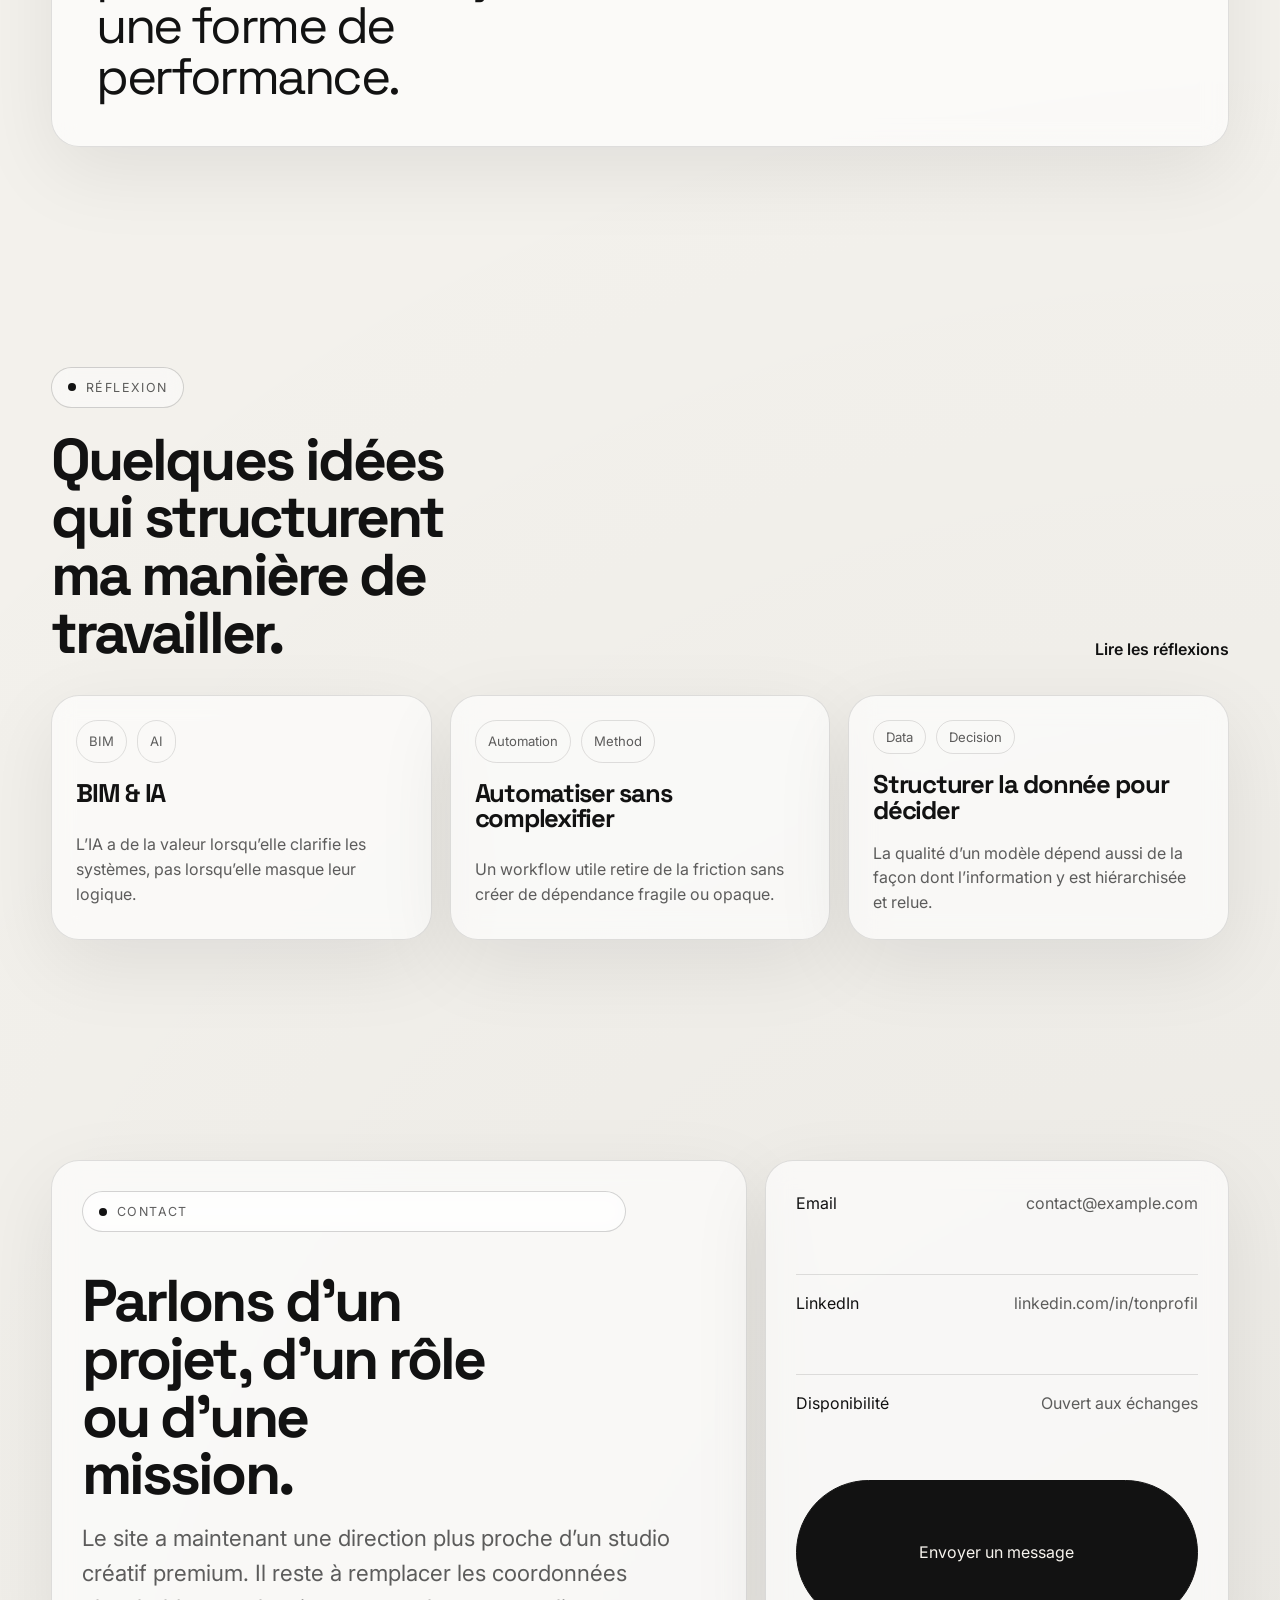
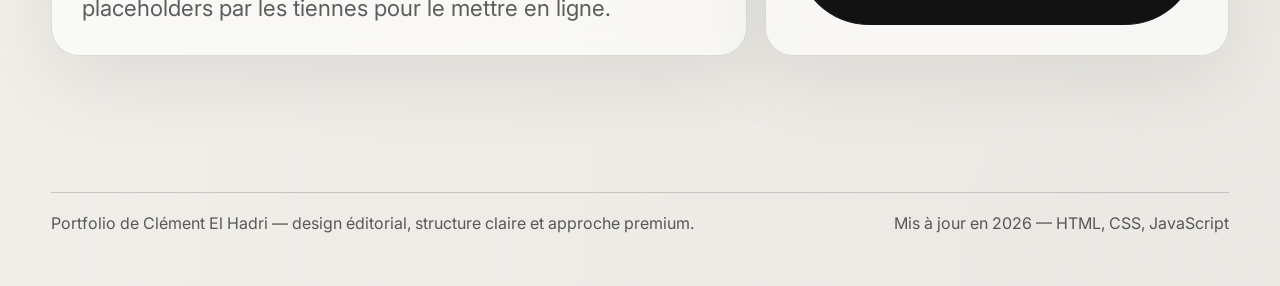
==== commit dc5b0881: "Add files via upload" ====
--- a/index.html
+++ b/index.html
@@ -1,178 +1,169 @@
 <!DOCTYPE html>
 <html lang="fr">
 <head>
-
-<meta charset="UTF-8" />
-<meta name="viewport" content="width=device-width, initial-scale=1.0" />
-<link rel="preconnect" href="https://fonts.googleapis.com" />
-<link rel="preconnect" href="https://fonts.gstatic.com" crossorigin />
-<link href="https://fonts.googleapis.com/css2?family=Inter:wght@400;500;600;700;800&display=swap" rel="stylesheet" />
-<link rel="stylesheet" href="style.css" />
-
-<title>Clément El Hadri — BIM. DATA. INNOVATION.</title>
-<meta name="description" content="Portfolio professionnel de Clément El Hadri, BIM Manager / Architectural Technology Engineer." />
+  <meta charset="UTF-8" />
+  <meta name="viewport" content="width=device-width, initial-scale=1.0" />
+  <title>Clément El Hadri — Portfolio</title>
+  <meta name="description" content="Portfolio de Clément El Hadri, BIM Manager et Architectural Technology Engineer." />
+  <link rel="preconnect" href="https://fonts.googleapis.com" />
+  <link rel="preconnect" href="https://fonts.gstatic.com" crossorigin />
+  <link href="https://fonts.googleapis.com/css2?family=Inter:wght@400;500;600;700;800&family=Space+Grotesk:wght@500;700&display=swap" rel="stylesheet" />
+  <link rel="stylesheet" href="style.css" />
 </head>
 <body>
-
-<header class="site-header">
-  <div class="container nav">
-    <a href="index.html" class="logo">Clément El Hadri<small>BIM • Data • Digital Construction</small></a>
-    <button class="nav-toggle" aria-label="Ouvrir le menu">
-      <span></span><span></span><span></span>
-    </button>
-    <nav class="nav-menu">
-      <a href="index.html" data-fr="Accueil" data-en="Home">Accueil</a>
-      <a href="projects.html" data-fr="Projets" data-en="Projects">Projets</a>
-      <a href="thinking.html" data-fr="Réflexion" data-en="Thinking">Réflexion</a>
-      <a href="index.html#contact" data-fr="Contact" data-en="Contact">Contact</a>
-      <button class="lang-switch" id="langSwitch" aria-label="Changer la langue"><span>FR</span> | <span>EN</span></button>
-    </nav>
-  </div>
-</header>
+  <header class="site-header">
+    <div class="container">
+      <div class="nav-shell">
+        <a href="index.html" class="logo">Clément El Hadri</a>
+        <button class="nav-toggle" aria-label="Ouvrir le menu">
+          <span></span><span></span><span></span>
+        </button>
+        <nav class="nav-menu">
+          <a href="index.html" data-fr="Accueil" data-en="Home">Accueil</a>
+          <a href="projects.html" data-fr="Projets" data-en="Selected Work">Projets</a>
+          <a href="thinking.html" data-fr="Réflexion" data-en="Thinking">Réflexion</a>
+          <a href="#contact" data-fr="Contact" data-en="Contact">Contact</a>
+          <button class="lang-switch" id="langSwitch" aria-label="Changer la langue"><span>FR</span> / <span>EN</span></button>
+          <a class="nav-cta" href="mailto:contact@example.com" data-fr="Prendre contact" data-en="Book a call">Prendre contact</a>
+        </nav>
+      </div>
+    </div>
+  </header>
 
 <main>
   <section class="hero">
-    <div class="container hero-shell reveal">
-      <div class="hero-copy">
-        <p class="eyebrow" data-fr="Portfolio professionnel" data-en="Professional portfolio">Portfolio professionnel</p>
-        <h1 data-fr="BIM Manager & Architectural Technology Engineer" data-en="BIM Manager & Architectural Technology Engineer">BIM Manager & Architectural Technology Engineer</h1>
-        <p class="hero-text" data-fr="Je structure la complexité technique à travers le BIM, la logique de donnée et des workflows numériques plus lisibles, robustes et utiles." data-en="I structure technical complexity through BIM, data logic and digital workflows that are clearer, more robust and more useful.">Je structure la complexité technique à travers le BIM, la logique de donnée et des workflows numériques plus lisibles, robustes et utiles.</p>
-        <div class="hero-actions">
-          <a href="projects.html" class="btn btn-primary" data-fr="Voir les projets" data-en="View projects">Voir les projets</a>
-          <a href="#contact" class="btn btn-secondary" data-fr="Me contacter" data-en="Get in touch">Me contacter</a>
-        </div>
-        <div class="hero-note">
-          <span data-fr="Coordination BIM" data-en="BIM coordination">Coordination BIM</span>
-          <span data-fr="Structuration de données" data-en="Data structuring">Structuration de données</span>
-          <span data-fr="Méthodes numériques" data-en="Digital methods">Méthodes numériques</span>
-        </div>
-      </div>
-      <aside class="hero-panel">
-        <span class="panel-label" data-fr="Positionnement" data-en="Positioning">Positionnement</span>
-        <h2 data-fr="Une approche plus claire, plus structurée, plus fiable." data-en="A clearer, more structured, more reliable approach.">Une approche plus claire, plus structurée, plus fiable.</h2>
-        <p data-fr="J’interviens sur les projets où la coordination, la qualité de l’information et la lisibilité du système deviennent stratégiques." data-en="I work on projects where coordination, information quality, and system readability become strategic.">J’interviens sur les projets où la coordination, la qualité de l’information et la lisibilité du système deviennent stratégiques.</p>
-        <div class="hero-metrics">
-          <div class="metric"><strong>BIM Management</strong><span data-fr="Gouvernance, standards et cohérence du modèle" data-en="Governance, standards, and model consistency">Gouvernance, standards et cohérence du modèle</span></div>
-          <div class="metric"><strong>Data & Workflow</strong><span data-fr="Logique d’information, contrôle et fluidité des échanges" data-en="Information logic, control, and workflow clarity">Logique d’information, contrôle et fluidité des échanges</span></div>
-          <div class="metric"><strong>Digital Construction</strong><span data-fr="Interface entre conception, coordination et exécution" data-en="Interface between design, coordination, and delivery">Interface entre conception, coordination et exécution</span></div>
-        </div>
-      </aside>
-    </div>
-  </section>
-
-  <section class="proof-strip reveal">
+    <div class="container">
+      <div class="hero-panel reveal">
+        <div class="hero-copy">
+          <p class="eyebrow" data-fr="Portfolio sélectionné" data-en="Selected portfolio">Portfolio sélectionné</p>
+          <h1 data-fr="BIM, data et exécution numérique avec une lecture plus premium du projet." data-en="BIM, data and digital delivery with a more premium reading of the project.">BIM, data et exécution numérique avec une lecture plus premium du projet.</h1>
+          <p class="large-copy" data-fr="Je conçois des systèmes de travail plus lisibles pour les projets complexes : coordination BIM, logique de donnée, standardisation, communication technique et structuration des décisions." data-en="I design clearer working systems for complex projects: BIM coordination, data logic, standardization, technical communication and decision structuring.">Je conçois des systèmes de travail plus lisibles pour les projets complexes : coordination BIM, logique de donnée, standardisation, communication technique et structuration des décisions.</p>
+          <div class="hero-actions">
+            <a href="projects.html" class="btn btn-primary" data-fr="Voir les projets" data-en="Browse selected work">Voir les projets</a>
+            <a href="#contact" class="btn btn-secondary" data-fr="Me contacter" data-en="Discuss a project">Me contacter</a>
+          </div>
+        </div>
+        <aside class="hero-aside">
+          <div class="metric-card">
+            <span class="small-caps" data-fr="Positionnement" data-en="Positioning">Positionnement</span>
+            <strong data-fr="Structure + Clarté" data-en="Structure + Clarity">Structure + Clarté</strong>
+            <span data-fr="Une approche plus direction artistique / studio que portfolio technique classique." data-en="A more studio-like / art-directed approach than a conventional technical portfolio.">Une approche plus direction artistique / studio que portfolio technique classique.</span>
+          </div>
+          <div class="mini-panel">
+            <span class="small-caps" data-fr="Ce site met en avant" data-en="This site highlights">Ce site met en avant</span>
+            <ul>
+              <li><span data-fr="Coordination BIM" data-en="BIM coordination">Coordination BIM</span><strong>01</strong></li>
+              <li><span data-fr="Structuration de la donnée" data-en="Data structuring">Structuration de la donnée</span><strong>02</strong></li>
+              <li><span data-fr="Communication projet" data-en="Project communication">Communication projet</span><strong>03</strong></li>
+            </ul>
+          </div>
+        </aside>
+      </div>
+    </div>
+  </section>
+
+  <section class="proof-band reveal">
     <div class="container proof-grid">
-      <div class="proof-item">
-        <span class="proof-number">BIM</span>
-        <span class="proof-label" data-fr="Coordination & structuration" data-en="Coordination & structuring">Coordination & structuration</span>
-      </div>
-      <div class="proof-item">
-        <span class="proof-number">DATA</span>
-        <span class="proof-label" data-fr="Logique, contrôle, lisibilité" data-en="Logic, control, clarity">Logique, contrôle, lisibilité</span>
-      </div>
-      <div class="proof-item">
-        <span class="proof-number">INNOVATION</span>
-        <span class="proof-label" data-fr="Méthodes, outils, réflexion" data-en="Methods, tools, thinking">Méthodes, outils, réflexion</span>
-      </div>
-    </div>
-  </section>
-
-  <section id="about" class="section reveal">
+      <div class="proof-item"><strong>BIM</strong><span data-fr="Coordination, standards, gouvernance de modèle" data-en="Coordination, standards, model governance">Coordination, standards, gouvernance de modèle</span></div>
+      <div class="proof-item"><strong>DATA</strong><span data-fr="Lisibilité, contrôle, logique d’information" data-en="Clarity, control, information logic">Lisibilité, contrôle, logique d’information</span></div>
+      <div class="proof-item"><strong>WORKFLOW</strong><span data-fr="Méthodes stables et transmission des process" data-en="Stable methods and process transmission">Méthodes stables et transmission des process</span></div>
+      <div class="proof-item"><strong>DELIVERY</strong><span data-fr="Supports plus crédibles pour décider et livrer" data-en="More credible support for decision-making and delivery">Supports plus crédibles pour décider et livrer</span></div>
+    </div>
+  </section>
+
+  <section class="section reveal" id="about">
     <div class="container section-grid">
       <div>
         <p class="section-tag" data-fr="À propos" data-en="About">À propos</p>
-        <h2 data-fr="Un profil technique orienté structure, méthode et décision" data-en="A technical profile focused on structure, method and decision-making">Un profil technique orienté structure, méthode et décision</h2>
-      </div>
-      <div class="quote-box">
-        <p data-fr="Mon travail consiste à rendre un projet plus lisible techniquement, plus cohérent dans ses échanges et plus maîtrisé dans sa logique numérique. Au-delà de la production de modèles, je cherche à structurer l’information et à clarifier les systèmes." data-en="My work is about making a project more technically readable, more coherent in its exchanges and more controlled in its digital logic. Beyond model production, I focus on structuring information and clarifying systems.">Mon travail consiste à rendre un projet plus lisible techniquement, plus cohérent dans ses échanges et plus maîtrisé dans sa logique numérique. Au-delà de la production de modèles, je cherche à structurer l’information et à clarifier les systèmes.</p>
-      </div>
-    </div>
-  </section>
-
-  <section id="what-i-bring" class="section reveal">
+        <h2 data-fr="Un profil technique avec une vraie exigence de forme." data-en="A technical profile with a real demand for form.">Un profil technique avec une vraie exigence de forme.</h2>
+      </div>
+      <div class="split-copy">
+        <p class="large-copy" data-fr="Mon travail ne consiste pas seulement à modéliser ou coordonner. Il consiste à rendre le projet plus intelligible : pour les équipes, pour la production et pour la décision." data-en="My work is not only about modeling or coordinating. It is about making the project more intelligible: for teams, for production and for decision-making.">Mon travail ne consiste pas seulement à modéliser ou coordonner. Il consiste à rendre le projet plus intelligible : pour les équipes, pour la production et pour la décision.</p>
+        <p data-fr="J’interviens à l’interface entre architecture, ingénierie, outils numériques et logique d’organisation. Cette version du site assume une direction plus éditoriale et plus haut de gamme, avec moins d’effets gratuits et plus de hiérarchie visuelle." data-en="I work at the intersection of architecture, engineering, digital tools and organizational logic. This site version embraces a more editorial and higher-end direction, with fewer gratuitous effects and more visual hierarchy.">J’interviens à l’interface entre architecture, ingénierie, outils numériques et logique d’organisation. Cette version du site assume une direction plus éditoriale et plus haut de gamme, avec moins d’effets gratuits et plus de hiérarchie visuelle.</p>
+      </div>
+    </div>
+  </section>
+
+  <section class="section reveal">
     <div class="container">
       <div class="section-head">
         <div>
-          <p class="section-tag" data-fr="Valeur apportée" data-en="What I bring">Valeur apportée</p>
-          <h2 data-fr="Ce que j’apporte à un projet" data-en="What I bring to a project">Ce que j’apporte à un projet</h2>
-        </div>
-      </div>
-      <div class="card-grid">
-        <article class="card">
+          <p class="section-tag" data-fr="Expertise" data-en="Capabilities">Expertise</p>
+          <h2 data-fr="Ce que j’apporte concrètement à un projet." data-en="What I concretely bring to a project.">Ce que j’apporte concrètement à un projet.</h2>
+        </div>
+      </div>
+      <div class="services-grid">
+        <article class="service-card">
           <h3 data-fr="Structurer la complexité" data-en="Structuring complexity">Structurer la complexité</h3>
-          <p data-fr="Transformer des sujets techniques complexes en logique claire, exploitable et actionnable." data-en="Turning complex technical topics into clear, usable and actionable logic.">Transformer des sujets techniques complexes en logique claire, exploitable et actionnable.</p>
-        </article>
-        <article class="card">
+          <p data-fr="Clarifier des sujets techniques denses pour les rendre exploitables, transmissibles et pilotables." data-en="Clarifying dense technical topics so they become usable, transferable and manageable.">Clarifier des sujets techniques denses pour les rendre exploitables, transmissibles et pilotables.</p>
+        </article>
+        <article class="service-card">
           <h3 data-fr="Fiabiliser les workflows" data-en="Making workflows reliable">Fiabiliser les workflows</h3>
-          <p data-fr="Améliorer la cohérence des méthodes, des échanges et de la structure d’information." data-en="Improving the consistency of methods, exchanges and information structure.">Améliorer la cohérence des méthodes, des échanges et de la structure d’information.</p>
-        </article>
-        <article class="card">
-          <h3 data-fr="Relier technique et vision" data-en="Connecting technique and vision">Relier technique et vision</h3>
-          <p data-fr="Utiliser les outils numériques comme leviers de pilotage, pas seulement comme supports de production." data-en="Using digital tools as steering levers, not only as production supports.">Utiliser les outils numériques comme leviers de pilotage, pas seulement comme supports de production.</p>
-        </article>
-      </div>
-    </div>
-  </section>
-
-  <section id="expertise" class="section reveal">
+          <p data-fr="Réduire la friction entre outils, équipes et niveaux d’information par des méthodes plus solides." data-en="Reducing friction between tools, teams and information layers through stronger methods.">Réduire la friction entre outils, équipes et niveaux d’information par des méthodes plus solides.</p>
+        </article>
+        <article class="service-card">
+          <h3 data-fr="Relier technique et image" data-en="Connecting technique and image">Relier technique et image</h3>
+          <p data-fr="Présenter un sujet technique avec une forme plus crédible, plus lisible et plus convaincante." data-en="Presenting technical work with a form that feels more credible, legible and convincing.">Présenter un sujet technique avec une forme plus crédible, plus lisible et plus convaincante.</p>
+        </article>
+      </div>
+    </div>
+  </section>
+
+  <section class="section reveal" id="projects">
     <div class="container">
       <div class="section-head">
         <div>
-          <p class="section-tag" data-fr="Expertise" data-en="Core expertise">Expertise</p>
-          <h2 data-fr="Domaines clés" data-en="Core expertise">Domaines clés</h2>
-        </div>
-      </div>
-      <div class="card-grid expertise-grid">
-        <article class="card">
-          <h3>BIM Management</h3>
-          <p data-fr="Coordination, standards, structuration des modèles et gouvernance de l'information." data-en="Coordination, standards, model structuring and information governance.">Coordination, standards, structuration des modèles et gouvernance de l'information.</p>
-        </article>
-        <article class="card">
-          <h3>Data & Workflow</h3>
-          <p data-fr="Organisation des flux, logique de données, automatisation légère et cohérence des processus." data-en="Flow organization, data logic, light automation and process consistency.">Organisation des flux, logique de données, automatisation légère et cohérence des processus.</p>
-        </article>
-        <article class="card">
-          <h3>Digital Construction</h3>
-          <p data-fr="Interface entre conception, coordination, exécution et usages numériques du projet." data-en="Interface between design, coordination, execution and digital project uses.">Interface entre conception, coordination, exécution et usages numériques du projet.</p>
-        </article>
-      </div>
-    </div>
-  </section>
-
-  <section id="projects" class="section reveal">
-    <div class="container">
-      <div class="section-head">
-        <div>
-          <p class="section-tag" data-fr="Projets sélectionnés" data-en="Selected projects">Projets sélectionnés</p>
-          <h2 data-fr="Quelques projets représentatifs" data-en="Selected work">Quelques projets représentatifs</h2>
-        </div>
-        <a href="projects.html" class="text-link" data-fr="Voir tous les projets" data-en="View all projects">Voir tous les projets</a>
+          <p class="section-tag" data-fr="Selected Work" data-en="Selected Work">Selected Work</p>
+          <h2 data-fr="Une sélection de projets et de typologies." data-en="A selection of projects and typologies.">Une sélection de projets et de typologies.</h2>
+        </div>
+        <a class="project-link" href="projects.html" data-fr="Voir l’ensemble" data-en="See full selection">Voir l’ensemble</a>
       </div>
       <div class="project-grid">
         <a class="project-card" href="project-healthcare.html">
-          <div class="project-image healthcare"></div>
-          <div class="project-content">
+          <div class="project-visual"></div>
+          <div class="project-content">
+            <div class="project-meta"><span class="tag">Healthcare</span><span class="tag">BIM</span></div>
             <h3 data-fr="Infrastructure hospitalière" data-en="Healthcare infrastructure">Infrastructure hospitalière</h3>
-            <p data-fr="Coordination BIM, lisibilité technique et gestion d’un environnement complexe." data-en="BIM coordination, technical clarity, and management of a complex environment.">Coordination BIM, lisibilité technique et gestion d’un environnement complexe.</p>
-            <div class="project-tags"><span>BIM</span><span>Coordination</span><span>Healthcare</span></div>
+            <p data-fr="Coordination BIM et logique d’information sur un environnement technique dense." data-en="BIM coordination and information logic in a technically dense environment.">Coordination BIM et logique d’information sur un environnement technique dense.</p>
+            <span class="project-link" data-fr="Voir le projet" data-en="View project">Voir le projet</span>
           </div>
         </a>
         <a class="project-card" href="project-transport.html">
-          <div class="project-image transport"></div>
-          <div class="project-content">
+          <div class="project-visual"></div>
+          <div class="project-content">
+            <div class="project-meta"><span class="tag">Transport</span><span class="tag">Digital Delivery</span></div>
             <h3 data-fr="Infrastructure de transport" data-en="Transport infrastructure">Infrastructure de transport</h3>
-            <p data-fr="Pilotage BIM sur un projet à forte contrainte de coordination." data-en="BIM management on a project with demanding coordination constraints.">Pilotage BIM sur un projet à forte contrainte de coordination.</p>
-            <div class="project-tags"><span>Infrastructure</span><span>Workflow</span><span>Coordination</span></div>
+            <p data-fr="Standardisation, coordination et robustesse documentaire sur un projet d’infrastructure." data-en="Standardization, coordination and documentation robustness on an infrastructure project.">Standardisation, coordination et robustesse documentaire sur un projet d’infrastructure.</p>
+            <span class="project-link" data-fr="Voir le projet" data-en="View project">Voir le projet</span>
           </div>
         </a>
         <a class="project-card" href="project-monaco.html">
-          <div class="project-image monaco"></div>
-          <div class="project-content">
+          <div class="project-visual"></div>
+          <div class="project-content">
+            <div class="project-meta"><span class="tag">High-rise</span><span class="tag">Coordination</span></div>
             <h3 data-fr="Tour & parking souterrain" data-en="Tower & underground parking">Tour & parking souterrain</h3>
-            <p data-fr="Organisation numérique et approche BIM sur un projet architectural complexe." data-en="Digital organization and BIM approach for a complex architectural project.">Organisation numérique et approche BIM sur un projet architectural complexe.</p>
-            <div class="project-tags"><span>Architecture</span><span>BIM</span><span>Structure</span></div>
-          </div>
-        </a>
+            <p data-fr="Pilotage BIM et résolution d’interfaces sur une opération à forte contrainte spatiale." data-en="BIM leadership and interface resolution on an operation with strong spatial constraints.">Pilotage BIM et résolution d’interfaces sur une opération à forte contrainte spatiale.</p>
+            <span class="project-link" data-fr="Voir le projet" data-en="View project">Voir le projet</span>
+          </div>
+        </a>
+        <a class="project-card" href="project-visualization.html">
+          <div class="project-visual"></div>
+          <div class="project-content">
+            <div class="project-meta"><span class="tag">Visualization</span><span class="tag">Communication</span></div>
+            <h3 data-fr="Visualisation et communication" data-en="Visualization & communication">Visualisation et communication</h3>
+            <p data-fr="Mise en forme des sujets techniques pour renforcer compréhension, adhésion et impact." data-en="Shaping technical topics to improve understanding, alignment and impact.">Mise en forme des sujets techniques pour renforcer compréhension, adhésion et impact.</p>
+            <span class="project-link" data-fr="Voir le projet" data-en="View project">Voir le projet</span>
+          </div>
+        </a>
+      </div>
+    </div>
+  </section>
+
+  <section class="section reveal">
+    <div class="container">
+      <div class="quote-card">
+        <span class="small-caps" data-fr="Approche" data-en="Approach">Approche</span>
+        <blockquote data-fr="Rendre un projet plus lisible est déjà une forme de performance." data-en="Making a project easier to read is already a form of performance.">Rendre un projet plus lisible est déjà une forme de performance.</blockquote>
       </div>
     </div>
   </section>
@@ -182,113 +173,57 @@
       <div class="section-head">
         <div>
           <p class="section-tag" data-fr="Réflexion" data-en="Thinking">Réflexion</p>
-          <h2 data-fr="Au-delà des outils : méthode, logique et anticipation" data-en="Beyond tools: method, logic, and anticipation">Au-delà des outils : méthode, logique et anticipation</h2>
-        </div>
-        <a href="thinking.html" class="text-link" data-fr="Lire les notes" data-en="Read the notes">Lire les notes</a>
-      </div>
-      <div class="insight-grid">
-        <article class="insight-card">
-          <h3>BIM & AI</h3>
-          <p data-fr="Explorer l’IA comme un support de structure, de lecture et d’aide à la décision." data-en="Exploring AI as support for structure, interpretation, and decision-making.">Explorer l’IA comme un support de structure, de lecture et d’aide à la décision.</p>
-        </article>
-        <article class="insight-card">
-          <h3>Automation in Construction</h3>
-          <p data-fr="Créer des méthodes simples qui retirent de la friction au lieu d’ajouter de la complexité." data-en="Creating simple methods that remove friction instead of adding complexity.">Créer des méthodes simples qui retirent de la friction au lieu d’ajouter de la complexité.</p>
-        </article>
-        <article class="insight-card">
-          <h3>Data Structuring</h3>
-          <p data-fr="Rendre l’information plus fiable, plus lisible et plus utile à la décision." data-en="Making information more reliable, more legible, and more useful for decision-making.">Rendre l’information plus fiable, plus lisible et plus utile à la décision.</p>
-        </article>
-      </div>
-    </div>
-  </section>
-
-  <section class="section reveal">
-    <div class="container">
-      <div class="section-head">
-        <div>
-          <p class="section-tag" data-fr="Process" data-en="Process">Process</p>
-          <h2 data-fr="Ma façon d’aborder un sujet technique" data-en="How I approach a technical topic">Ma façon d’aborder un sujet technique</h2>
-        </div>
-      </div>
-      <div class="process-grid">
-        <article class="card">
-          <h3 data-fr="Observer" data-en="Observe">Observer</h3>
-          <p data-fr="Comprendre les contraintes réelles, humaines et techniques." data-en="Understand real human and technical constraints.">Comprendre les contraintes réelles, humaines et techniques.</p>
-        </article>
-        <article class="card">
-          <h3 data-fr="Structurer" data-en="Structure">Structurer</h3>
-          <p data-fr="Faire émerger une logique exploitable, claire et cohérente." data-en="Build usable, clear, and coherent logic.">Faire émerger une logique exploitable, claire et cohérente.</p>
-        </article>
-        <article class="card">
-          <h3 data-fr="Améliorer" data-en="Improve">Améliorer</h3>
-          <p data-fr="Construire des solutions utiles, robustes et lisibles." data-en="Build useful, robust, and readable solutions.">Construire des solutions utiles, robustes et lisibles.</p>
-        </article>
-      </div>
-    </div>
-  </section>
-
-  <section id="contact" class="section reveal">
+          <h2 data-fr="Quelques idées qui structurent ma manière de travailler." data-en="A few ideas that shape the way I work.">Quelques idées qui structurent ma manière de travailler.</h2>
+        </div>
+        <a class="project-link" href="thinking.html" data-fr="Lire les réflexions" data-en="Read the essays">Lire les réflexions</a>
+      </div>
+      <div class="thinking-grid">
+        <article class="thinking-card">
+          <div class="tag-row"><span class="tag">BIM</span><span class="tag">AI</span></div>
+          <h3 data-fr="BIM & IA" data-en="BIM & AI">BIM & IA</h3>
+          <p data-fr="L’IA a de la valeur lorsqu’elle clarifie les systèmes, pas lorsqu’elle masque leur logique." data-en="AI has value when it clarifies systems, not when it obscures their logic.">L’IA a de la valeur lorsqu’elle clarifie les systèmes, pas lorsqu’elle masque leur logique.</p>
+        </article>
+        <article class="thinking-card">
+          <div class="tag-row"><span class="tag">Automation</span><span class="tag">Method</span></div>
+          <h3 data-fr="Automatiser sans complexifier" data-en="Automating without making things harder">Automatiser sans complexifier</h3>
+          <p data-fr="Un workflow utile retire de la friction sans créer de dépendance fragile ou opaque." data-en="A useful workflow removes friction without creating fragile or opaque dependency.">Un workflow utile retire de la friction sans créer de dépendance fragile ou opaque.</p>
+        </article>
+        <article class="thinking-card">
+          <div class="tag-row"><span class="tag">Data</span><span class="tag">Decision</span></div>
+          <h3 data-fr="Structurer la donnée pour décider" data-en="Structuring data to support decisions">Structurer la donnée pour décider</h3>
+          <p data-fr="La qualité d’un modèle dépend aussi de la façon dont l’information y est hiérarchisée et relue." data-en="Model quality also depends on how information is organized and reviewed.">La qualité d’un modèle dépend aussi de la façon dont l’information y est hiérarchisée et relue.</p>
+        </article>
+      </div>
+    </div>
+  </section>
+
+  <section class="section reveal" id="contact">
     <div class="container contact-grid">
-      <article class="contact-card">
+      <div class="contact-card">
         <p class="section-tag" data-fr="Contact" data-en="Contact">Contact</p>
-        <h2 data-fr="Parlons de votre projet." data-en="Let’s discuss your project.">Parlons de votre projet.</h2>
-        <p data-fr="Réponse sous 24 à 48h." data-en="Reply within 24 to 48 hours.">Réponse sous 24 à 48h.</p>
+        <h2 data-fr="Parlons d’un projet, d’un rôle ou d’une mission." data-en="Let’s talk about a project, a role or a mission.">Parlons d’un projet, d’un rôle ou d’une mission.</h2>
+        <p class="large-copy" data-fr="Le site a maintenant une direction plus proche d’un studio créatif premium. Il reste à remplacer les coordonnées placeholders par les tiennes pour le mettre en ligne." data-en="The site now has a direction closer to a premium creative studio. The remaining step is to replace the placeholder contact details with your real ones before publishing.">Le site a maintenant une direction plus proche d’un studio créatif premium. Il reste à remplacer les coordonnées placeholders par les tiennes pour le mettre en ligne.</p>
+      </div>
+      <div class="contact-card">
         <div class="contact-list">
-          <div class="contact-item">
-            <h3>Clément El Hadri</h3>
-            <p data-fr="BIM Manager / Architectural Technology Engineer" data-en="BIM Manager / Architectural Technology Engineer">BIM Manager / Architectural Technology Engineer</p>
-            <p data-fr="J’aide à structurer les projets complexes grâce au BIM, à la logique de donnée et à des workflows plus lisibles." data-en="I help structure complex projects through BIM, data logic, and clearer workflows.">J’aide à structurer les projets complexes grâce au BIM, à la logique de donnée et à des workflows plus lisibles.</p>
-          </div>
-          <div class="contact-item">
-            <h3 data-fr="Écris-moi par e-mail" data-en="Email me">Écris-moi par e-mail</h3>
-            <a class="text-link" href="mailto:contact@example.com">contact@example.com</a>
-          </div>
-          <div class="contact-item">
-            <h3>LinkedIn</h3>
-            <a class="text-link" href="https://linkedin.com/in/tonprofil" target="_blank" rel="noreferrer">linkedin.com/in/tonprofil</a>
-          </div>
-          <div class="contact-item">
-            <h3 data-fr="Disponibilité" data-en="Availability">Disponibilité</h3>
-            <p data-fr="Ouvert aux échanges, collaborations et opportunités." data-en="Open to conversations, collaborations, and opportunities.">Ouvert aux échanges, collaborations et opportunités.</p>
-          </div>
-        </div>
-      </article>
-      <article class="contact-card">
-        <form class="contact-form">
-          <div class="form-row">
-            <div class="form-field">
-              <label data-fr="Nom" data-en="Name">Nom</label>
-              <input type="text" data-fr-placeholder="Votre nom" data-en-placeholder="Your name" placeholder="Votre nom" />
-            </div>
-            <div class="form-field">
-              <label data-fr="E-mail" data-en="Email">E-mail</label>
-              <input type="email" data-fr-placeholder="Votre e-mail" data-en-placeholder="Your email" placeholder="Votre e-mail" />
-            </div>
-          </div>
-          <div class="form-field">
-            <label data-fr="Sujet" data-en="Subject">Sujet</label>
-            <input type="text" data-fr-placeholder="Objet de votre message" data-en-placeholder="Reason for your message" placeholder="Objet de votre message" />
-          </div>
-          <div class="form-field">
-            <label data-fr="Message" data-en="Message">Message</label>
-            <textarea data-fr-placeholder="Décrivez votre projet, votre besoin ou votre demande." data-en-placeholder="Describe your project, need, or request." placeholder="Décrivez votre projet, votre besoin ou votre demande."></textarea>
-          </div>
-          <button class="btn btn-primary" type="submit" data-fr="Envoyer" data-en="Send">Envoyer</button>
-          <p class="form-note" data-fr="Version visuelle du formulaire. Pour un vrai envoi depuis GitHub Pages, il faudra connecter un service de formulaire." data-en="Visual form only. For real submission from GitHub Pages, a form service must be connected.">Version visuelle du formulaire. Pour un vrai envoi depuis GitHub Pages, il faudra connecter un service de formulaire.</p>
-        </form>
-      </article>
+          <div class="contact-row"><span data-fr="Email" data-en="Email">Email</span><span>contact@example.com</span></div>
+          <div class="contact-row"><span>LinkedIn</span><span>linkedin.com/in/tonprofil</span></div>
+          <div class="contact-row"><span data-fr="Disponibilité" data-en="Availability">Disponibilité</span><span data-fr="Ouvert aux échanges" data-en="Open to conversations">Ouvert aux échanges</span></div>
+        </div>
+        <a href="mailto:contact@example.com" class="btn btn-primary" data-fr="Envoyer un message" data-en="Send a message">Envoyer un message</a>
+      </div>
     </div>
   </section>
 </main>
 
-<footer class="site-footer">
-  <div class="container footer-inner">
-    <p>© 2026 Clément El Hadri</p>
-    <p data-fr="Portfolio BIM / DATA / INNOVATION" data-en="BIM / DATA / INNOVATION portfolio">Portfolio BIM / DATA / INNOVATION</p>
-  </div>
-</footer>
-<script src="script.js"></script>
-
+  <footer class="footer">
+    <div class="container">
+      <div class="footer-shell">
+        <p data-fr="Portfolio de Clément El Hadri — design éditorial, structure claire et approche premium." data-en="Portfolio of Clément El Hadri — editorial design, clear structure and premium positioning.">Portfolio de Clément El Hadri — design éditorial, structure claire et approche premium.</p>
+        <p data-fr="Mis à jour en 2026 — HTML, CSS, JavaScript" data-en="Updated in 2026 — HTML, CSS, JavaScript">Mis à jour en 2026 — HTML, CSS, JavaScript</p>
+      </div>
+    </div>
+  </footer>
+  <script src="script.js"></script>
 </body>
-</html>+</html>
--- a/style.css
+++ b/style.css
@@ -1,527 +1,458 @@
 
 :root {
-  --bg: #f5f7fb;
-  --surface: #ffffff;
-  --surface-alt: #eef3f8;
-  --surface-strong: #e2eaf4;
-  --text: #0f1728;
-  --muted: #5b6678;
-  --line: #d6dfeb;
-  --line-strong: #b7c6d9;
-  --primary: #183b63;
-  --primary-soft: #335d8f;
-  --accent: #7fa7d8;
-  --shadow-sm: 0 10px 25px rgba(15, 23, 40, 0.06);
-  --shadow-md: 0 20px 60px rgba(15, 23, 40, 0.10);
-  --radius-sm: 16px;
-  --radius-md: 24px;
-  --radius-lg: 36px;
-  --container: 1180px;
-  --transition: 240ms ease;
+  --bg: #f3f1ec;
+  --bg-soft: #ebe7de;
+  --surface: rgba(255,255,255,0.62);
+  --surface-strong: rgba(255,255,255,0.82);
+  --text: #121212;
+  --text-soft: rgba(18,18,18,0.68);
+  --line: rgba(18,18,18,0.12);
+  --line-strong: rgba(18,18,18,0.18);
+  --accent: #121212;
+  --radius-xl: 38px;
+  --radius-lg: 28px;
+  --radius-md: 20px;
+  --container: 1280px;
+  --shadow: 0 24px 80px rgba(18,18,18,0.08);
+  --transition: 220ms ease;
 }
 
 * { box-sizing: border-box; margin: 0; padding: 0; }
 html { scroll-behavior: smooth; }
 body {
-  font-family: "Inter", system-ui, -apple-system, BlinkMacSystemFont, "Segoe UI", sans-serif;
+  font-family: "Inter", system-ui, sans-serif;
   background:
-    radial-gradient(circle at top left, rgba(127, 167, 216, 0.12), transparent 30%),
-    linear-gradient(180deg, #f9fbfe 0%, #f2f6fb 100%);
+    radial-gradient(circle at top left, rgba(255,255,255,0.75), transparent 32%),
+    radial-gradient(circle at bottom right, rgba(18,18,18,0.04), transparent 28%),
+    var(--bg);
   color: var(--text);
-  line-height: 1.65;
-  font-size: 16px;
-}
+  line-height: 1.55;
+  -webkit-font-smoothing: antialiased;
+}
+body::before {
+  content: "";
+  position: fixed;
+  inset: 0;
+  pointer-events: none;
+  opacity: 0.25;
+  background-image: linear-gradient(rgba(18,18,18,0.015) 1px, transparent 1px), linear-gradient(90deg, rgba(18,18,18,0.015) 1px, transparent 1px);
+  background-size: 28px 28px;
+}
+a { color: inherit; text-decoration: none; }
 img { max-width: 100%; display: block; }
-a { color: inherit; text-decoration: none; }
 button, input, textarea { font: inherit; }
 .container { width: min(92%, var(--container)); margin: 0 auto; }
-
-h1, h2, h3, h4 { line-height: 1.05; letter-spacing: -0.03em; }
-h1 { font-size: clamp(2.7rem, 6vw, 5.5rem); max-width: 12ch; }
-h2 { font-size: clamp(2rem, 3vw, 3.3rem); }
-h3 { font-size: 1.2rem; }
-p { color: var(--muted); max-width: 68ch; }
-.section-tag, .eyebrow {
+.section { padding: 110px 0; position: relative; }
+.eyebrow, .section-tag {
   display: inline-flex;
   align-items: center;
   gap: 10px;
-  padding: 8px 14px;
-  border-radius: 999px;
-  background: rgba(24, 59, 99, 0.08);
-  color: var(--primary);
+  padding: 10px 16px;
+  border-radius: 999px;
+  border: 1px solid var(--line-strong);
+  background: rgba(255,255,255,0.46);
+  backdrop-filter: blur(10px);
   font-size: 0.78rem;
   text-transform: uppercase;
-  letter-spacing: 0.12em;
-  font-weight: 700;
-}
-.section-tag::before, .eyebrow::before {
+  letter-spacing: 0.11em;
+  margin-bottom: 22px;
+}
+.eyebrow::before, .section-tag::before {
   content: "";
-  width: 7px;
-  height: 7px;
-  border-radius: 999px;
-  background: var(--primary-soft);
-}
-
-.section { padding: 96px 0; }
-.section-head {
-  display: flex;
-  justify-content: space-between;
-  align-items: end;
-  gap: 24px;
-  margin-bottom: 34px;
-}
-.section-head > div { display: grid; gap: 14px; }
-.section-grid {
-  display: grid;
-  grid-template-columns: minmax(0, 1.05fr) minmax(0, .95fr);
-  gap: 48px;
-  align-items: start;
-}
-.text-link {
-  color: var(--primary);
-  font-weight: 700;
-  transition: var(--transition);
-}
-.text-link:hover { color: var(--primary-soft); }
+  width: 8px;
+  height: 8px;
+  border-radius: 50%;
+  background: var(--text);
+}
+.display, h1, h2, h3, h4 {
+  font-family: "Space Grotesk", "Inter", sans-serif;
+  letter-spacing: -0.05em;
+  line-height: 0.98;
+}
+h1 { font-size: clamp(3.8rem, 8vw, 8.4rem); max-width: 12ch; }
+h2 { font-size: clamp(2.3rem, 4.6vw, 4.8rem); max-width: 11ch; }
+h3 { font-size: clamp(1.3rem, 2vw, 1.8rem); }
+h4 { font-size: 1rem; letter-spacing: -0.02em; }
+p { max-width: 68ch; color: var(--text-soft); font-size: 1rem; }
+.large-copy { font-size: clamp(1.18rem, 2vw, 1.4rem); max-width: 52ch; }
+.small-caps { text-transform: uppercase; letter-spacing: 0.12em; font-size: 0.76rem; color: var(--text-soft); }
 
 .site-header {
   position: sticky;
   top: 0;
-  z-index: 1000;
-  background: rgba(245, 247, 251, 0.84);
-  backdrop-filter: blur(16px);
-  border-bottom: 1px solid rgba(15, 23, 40, 0.06);
-}
-.nav {
-  min-height: 84px;
-  display: flex;
+  z-index: 50;
+  padding-top: 18px;
+}
+.nav-shell {
+  display: flex;
+  align-items: center;
   justify-content: space-between;
+  gap: 20px;
+  padding: 14px 18px;
+  border: 1px solid rgba(18,18,18,0.08);
+  background: rgba(250,248,243,0.84);
+  backdrop-filter: blur(14px);
+  border-radius: 999px;
+  box-shadow: 0 12px 40px rgba(18,18,18,0.06);
+}
+.logo {
+  font-family: "Space Grotesk", sans-serif;
+  font-size: 1rem;
+  font-weight: 700;
+  letter-spacing: -0.05em;
+}
+.nav-menu {
+  display: flex;
   align-items: center;
-  gap: 24px;
-}
-.logo {
-  font-weight: 800;
-  font-size: 1rem;
-  letter-spacing: -0.02em;
-}
-.logo small {
-  display: block;
-  color: var(--muted);
-  font-weight: 600;
-  letter-spacing: 0;
-  font-size: 0.78rem;
-}
-.nav-menu {
-  display: flex;
-  align-items: center;
-  gap: 24px;
-}
-.nav-menu a {
-  color: var(--muted);
-  font-weight: 600;
+  gap: 12px;
+}
+.nav-menu a, .lang-switch {
+  padding: 12px 16px;
+  border-radius: 999px;
+  color: var(--text-soft);
+  border: 1px solid transparent;
+  background: transparent;
   transition: var(--transition);
 }
-.nav-menu a:hover, .nav-menu a.active { color: var(--text); }
+.nav-menu a:hover, .lang-switch:hover {
+  color: var(--text);
+  border-color: var(--line);
+  background: rgba(255,255,255,0.5);
+}
+.nav-cta {
+  padding: 13px 18px !important;
+  background: var(--text) !important;
+  color: #f7f4ee !important;
+  border-color: var(--text) !important;
+}
 .nav-toggle {
   display: none;
-  background: none;
-  border: 0;
-  cursor: pointer;
+  width: 52px;
+  height: 52px;
+  border-radius: 50%;
+  border: 1px solid var(--line);
+  background: rgba(255,255,255,0.6);
 }
 .nav-toggle span {
   display: block;
-  width: 24px;
+  width: 20px;
   height: 2px;
   background: var(--text);
-  margin: 5px 0;
-}
-.lang-switch {
-  border: 1px solid var(--line-strong);
-  background: var(--surface);
-  color: var(--text);
-  padding: 11px 15px;
-  border-radius: 999px;
-  font-weight: 700;
-  cursor: pointer;
-  transition: var(--transition);
-}
-.lang-switch:hover { border-color: var(--primary); color: var(--primary); }
+  margin: 4px auto;
+}
 
 .hero {
-  padding: 48px 0 36px;
-}
-.hero-shell {
+  padding: 42px 0 58px;
+}
+.hero-panel {
+  min-height: calc(100vh - 150px);
+  border: 1px solid var(--line);
+  border-radius: clamp(32px, 4vw, 54px);
+  background:
+    radial-gradient(circle at top right, rgba(18,18,18,0.065), transparent 32%),
+    linear-gradient(180deg, rgba(255,255,255,0.66), rgba(255,255,255,0.36));
+  box-shadow: var(--shadow);
+  padding: clamp(28px, 4vw, 56px);
+  display: grid;
+  grid-template-columns: 1.25fr 0.75fr;
+  gap: 30px;
+  align-items: end;
+  overflow: hidden;
   position: relative;
-  display: grid;
-  grid-template-columns: minmax(0, 1.2fr) minmax(320px, .8fr);
-  gap: 42px;
-  align-items: stretch;
-  padding: 42px;
-  background: linear-gradient(135deg, rgba(255,255,255,0.92), rgba(238,243,248,0.95));
-  border: 1px solid rgba(24, 59, 99, 0.08);
-  border-radius: var(--radius-lg);
-  box-shadow: var(--shadow-md);
-  overflow: hidden;
-}
-.hero-shell::after {
+}
+.hero-panel::after {
   content: "";
   position: absolute;
-  inset: auto -70px -80px auto;
-  width: 260px;
-  height: 260px;
+  right: -120px;
+  top: -120px;
+  width: 360px;
+  height: 360px;
   border-radius: 50%;
-  background: radial-gradient(circle, rgba(127,167,216,0.35), rgba(127,167,216,0));
-}
-.hero-copy { display: grid; gap: 24px; align-content: center; }
-.hero-copy h1 { max-width: 11ch; }
-.hero-text { font-size: 1.12rem; max-width: 60ch; }
-.hero-actions { display: flex; flex-wrap: wrap; gap: 14px; }
-.hero-note {
+  border: 1px solid rgba(18,18,18,0.08);
+}
+.hero-copy p { margin-top: 26px; }
+.hero-actions {
   display: flex;
   flex-wrap: wrap;
-  gap: 10px 18px;
-  color: var(--muted);
-  font-weight: 600;
-}
-.hero-note span::before { content: "• "; color: var(--primary); }
-.hero-panel {
-  position: relative;
-  display: grid;
-  gap: 16px;
-  padding: 28px;
-  background: rgba(16, 28, 47, 0.96);
-  color: #edf3fb;
-  border-radius: 28px;
-  box-shadow: 0 30px 70px rgba(15, 23, 40, 0.24);
-}
-.hero-panel .panel-label {
-  color: rgba(237, 243, 251, 0.68);
-  font-size: 0.82rem;
-  text-transform: uppercase;
-  letter-spacing: 0.1em;
-}
-.hero-panel h2 {
-  font-size: clamp(1.6rem, 2.4vw, 2.3rem);
-  color: #fff;
-}
-.hero-panel p { color: rgba(237, 243, 251, 0.74); }
-.hero-metrics {
-  display: grid;
   gap: 14px;
-  margin-top: 6px;
-}
-.metric {
-  display: grid;
-  gap: 4px;
-  padding: 16px 18px;
-  border-radius: 18px;
-  background: rgba(255,255,255,0.06);
-  border: 1px solid rgba(255,255,255,0.08);
-}
-.metric strong { font-size: 1.05rem; color: #fff; }
-.metric span { color: rgba(237,243,251,0.72); font-size: 0.95rem; }
-
-.page-hero { padding: 52px 0 0; }
-.page-hero-card {
-  padding: 42px;
-  border-radius: var(--radius-lg);
-  background: linear-gradient(135deg, rgba(255,255,255,0.96), rgba(235,241,248,0.95));
-  border: 1px solid rgba(24, 59, 99, 0.08);
-  box-shadow: var(--shadow-sm);
-}
-.page-hero-card > * + * { margin-top: 18px; }
-.back-link {
-  display: inline-flex;
-  align-items: center;
-  gap: 8px;
-  color: var(--primary);
-  font-weight: 700;
-}
-
+  margin-top: 34px;
+}
 .btn {
   display: inline-flex;
   align-items: center;
   justify-content: center;
-  min-height: 52px;
+  gap: 10px;
+  min-height: 54px;
   padding: 0 22px;
   border-radius: 999px;
-  border: 1px solid transparent;
-  font-weight: 700;
-  transition: transform var(--transition), box-shadow var(--transition), border-color var(--transition), color var(--transition), background var(--transition);
-}
-.btn:hover { transform: translateY(-2px); }
+  border: 1px solid var(--line-strong);
+  transition: var(--transition);
+}
 .btn-primary {
-  background: var(--primary);
-  color: #fff;
-  box-shadow: 0 14px 30px rgba(24, 59, 99, 0.22);
-}
-.btn-primary:hover { background: var(--primary-soft); }
+  background: var(--text);
+  color: #f7f4ee;
+  border-color: var(--text);
+}
 .btn-secondary {
-  background: transparent;
-  border-color: var(--line-strong);
-  color: var(--text);
-}
-.btn-secondary:hover { border-color: var(--primary); color: var(--primary); }
-
-.proof-strip { padding: 26px 0 0; }
+  background: rgba(255,255,255,0.45);
+}
+.btn:hover { transform: translateY(-1px); }
+.hero-aside {
+  display: grid;
+  gap: 16px;
+  align-self: stretch;
+}
+.metric-card, .mini-panel, .project-card, .thinking-card, .contact-card, .detail-card, .timeline-card, .quote-card, .service-card {
+  border: 1px solid var(--line);
+  border-radius: var(--radius-lg);
+  background: var(--surface);
+  backdrop-filter: blur(12px);
+  box-shadow: var(--shadow);
+}
+.metric-card { padding: 24px; }
+.metric-card strong {
+  display: block;
+  font-family: "Space Grotesk", sans-serif;
+  font-size: clamp(2.2rem, 3vw, 3rem);
+  letter-spacing: -0.06em;
+}
+.metric-card span { color: var(--text-soft); }
+.mini-panel {
+  padding: 22px;
+  display: grid;
+  gap: 12px;
+}
+.mini-panel ul { list-style: none; display: grid; gap: 10px; }
+.mini-panel li {
+  display: flex;
+  justify-content: space-between;
+  gap: 16px;
+  padding-top: 10px;
+  border-top: 1px solid var(--line);
+  color: var(--text-soft);
+}
+.mini-panel li:first-child { border-top: 0; padding-top: 0; }
+
+.proof-band {
+  padding: 0 0 24px;
+}
 .proof-grid {
   display: grid;
-  grid-template-columns: repeat(3, minmax(0, 1fr));
-  gap: 20px;
+  grid-template-columns: repeat(4, 1fr);
+  gap: 16px;
 }
 .proof-item {
-  padding: 24px 26px;
-  background: rgba(255,255,255,0.78);
-  border: 1px solid rgba(24, 59, 99, 0.08);
-  border-radius: 24px;
-  box-shadow: var(--shadow-sm);
-}
-.proof-number {
+  padding: 22px 24px;
+  border-top: 1px solid var(--line-strong);
+}
+.proof-item strong {
   display: block;
   margin-bottom: 10px;
-  color: var(--primary);
-  font-size: 1.25rem;
-  font-weight: 800;
-  letter-spacing: -0.03em;
-}
-.proof-label { color: var(--muted); font-weight: 600; }
-
-.card-grid, .project-grid, .insight-grid, .thinking-grid, .contact-grid, .process-grid {
-  display: grid;
-  gap: 24px;
-}
-.card-grid { grid-template-columns: repeat(3, minmax(0, 1fr)); }
-.expertise-grid { grid-template-columns: repeat(3, minmax(0, 1fr)); }
-.process-grid { grid-template-columns: repeat(3, minmax(0, 1fr)); }
-.contact-grid { grid-template-columns: minmax(0, .9fr) minmax(0, 1.1fr); align-items: start; }
-.thinking-grid { grid-template-columns: repeat(3, minmax(0, 1fr)); }
-.project-grid { grid-template-columns: repeat(3, minmax(0, 1fr)); }
-.insight-grid { grid-template-columns: repeat(3, minmax(0, 1fr)); }
-
-.card, .project-card, .insight-card, .project-block, .sidebar-card, .contact-card, .thinking-card {
-  background: rgba(255,255,255,0.84);
-  border: 1px solid rgba(24, 59, 99, 0.08);
-  border-radius: 26px;
-  box-shadow: var(--shadow-sm);
-}
-.card, .insight-card, .thinking-card, .project-block, .sidebar-card, .contact-card {
-  padding: 28px;
-}
-.card, .insight-card, .thinking-card, .project-block { display: grid; gap: 14px; }
-.card h3, .insight-card h3, .thinking-card h3, .project-block h2 { color: var(--text); }
-
+  font-family: "Space Grotesk", sans-serif;
+  font-size: 1.55rem;
+  letter-spacing: -0.06em;
+}
+.proof-item span { color: var(--text-soft); }
+
+.section-head {
+  display: flex;
+  align-items: end;
+  justify-content: space-between;
+  gap: 20px;
+  margin-bottom: 34px;
+}
+.section-grid {
+  display: grid;
+  grid-template-columns: 1fr 1.1fr;
+  gap: 34px;
+  align-items: start;
+}
+.split-copy {
+  display: grid;
+  gap: 20px;
+}
+.services-grid, .project-grid, .thinking-grid, .contact-grid, .detail-grid {
+  display: grid;
+  gap: 18px;
+}
+.services-grid { grid-template-columns: repeat(3, 1fr); }
+.service-card { padding: 26px; display: grid; gap: 18px; }
+.service-card p { max-width: none; }
+
+.project-grid { grid-template-columns: repeat(2, 1fr); }
 .project-card {
   overflow: hidden;
-  transition: transform var(--transition), box-shadow var(--transition), border-color var(--transition);
+  transition: var(--transition);
 }
 .project-card:hover {
-  transform: translateY(-6px);
-  box-shadow: var(--shadow-md);
-  border-color: rgba(24, 59, 99, 0.16);
-}
-.project-image {
+  transform: translateY(-5px);
+  border-color: var(--line-strong);
+}
+.project-visual {
   aspect-ratio: 16 / 10;
+  border-bottom: 1px solid var(--line);
   background:
-    linear-gradient(135deg, rgba(24,59,99,0.92), rgba(68,111,158,0.75)),
-    linear-gradient(45deg, rgba(255,255,255,0.08), rgba(255,255,255,0));
+    radial-gradient(circle at 20% 20%, rgba(18,18,18,0.16), transparent 22%),
+    radial-gradient(circle at 80% 35%, rgba(18,18,18,0.08), transparent 20%),
+    linear-gradient(135deg, #f9f7f2, #ddd6c9);
   position: relative;
-  overflow: hidden;
-}
-.project-image::before,
-.project-image::after {
+}
+.project-visual::before,
+.project-visual::after {
   content: "";
   position: absolute;
-  border-radius: 999px;
-  border: 1px solid rgba(255,255,255,0.18);
-}
-.project-image::before {
-  width: 230px;
-  height: 230px;
-  top: -75px;
-  right: -60px;
-}
-.project-image::after {
+  border: 1px solid rgba(18,18,18,0.16);
+  border-radius: 999px;
+}
+.project-visual::before {
+  inset: 18px auto auto 18px;
   width: 120px;
   height: 120px;
-  bottom: -28px;
-  left: 24px;
-  background: rgba(255,255,255,0.06);
-}
-.project-image.transport {
-  background: linear-gradient(135deg, rgba(22,48,76,0.96), rgba(88,125,166,0.72));
-}
-.project-image.monaco {
-  background: linear-gradient(135deg, rgba(25,43,77,0.96), rgba(129,155,191,0.72));
-}
-.project-image.visualization {
-  background: linear-gradient(135deg, rgba(38,52,79,0.96), rgba(109,137,184,0.72));
-}
-.project-image.healthcare {
-  background: linear-gradient(135deg, rgba(17,47,74,0.96), rgba(70,112,165,0.74));
-}
-.project-content { padding: 24px; display: grid; gap: 14px; }
-.project-content h3 { font-size: 1.35rem; }
-.project-tags {
-  display: flex;
-  flex-wrap: wrap;
-  gap: 10px;
-}
-.project-tags span {
+}
+.project-visual::after {
+  right: 18px;
+  bottom: 18px;
+  width: 170px;
+  height: 170px;
+}
+.project-content { padding: 24px; display: grid; gap: 16px; }
+.project-meta, .tag-row { display: flex; flex-wrap: wrap; gap: 10px; }
+.tag {
   display: inline-flex;
-  padding: 7px 12px;
-  border-radius: 999px;
-  background: var(--surface-alt);
-  color: var(--primary);
-  font-weight: 700;
+  align-items: center;
+  min-height: 34px;
+  padding: 0 12px;
+  border-radius: 999px;
+  border: 1px solid var(--line);
+  color: var(--text-soft);
   font-size: 0.82rem;
 }
-
-.insight-card, .thinking-card { min-height: 100%; }
-
-.contact-card {
-  min-height: 100%;
-}
-.contact-list {
+.project-link {
+  font-weight: 600;
+  display: inline-flex;
+  align-items: center;
+  gap: 8px;
+}
+
+.thinking-grid { grid-template-columns: repeat(3, 1fr); }
+.thinking-card { padding: 24px; display: grid; gap: 18px; }
+.thinking-card p { max-width: none; }
+
+.quote-card {
+  padding: clamp(30px, 4vw, 44px);
+  display: grid;
+  gap: 22px;
+}
+.quote-card blockquote {
+  font-family: "Space Grotesk", sans-serif;
+  font-size: clamp(2rem, 4vw, 4.1rem);
+  line-height: 1;
+  letter-spacing: -0.05em;
+  max-width: 13ch;
+}
+
+.contact-grid { grid-template-columns: 1.2fr 0.8fr; }
+.contact-card { padding: 30px; display: grid; gap: 18px; }
+.contact-list { display: grid; gap: 12px; }
+.contact-row {
+  display: flex;
+  justify-content: space-between;
+  gap: 20px;
+  padding: 16px 0;
+  border-top: 1px solid var(--line);
+}
+.contact-row:first-child { border-top: 0; padding-top: 0; }
+.contact-row span:last-child { color: var(--text-soft); text-align: right; }
+
+.page-hero {
+  padding: 46px 0 14px;
+}
+.page-hero-panel {
+  padding: clamp(30px, 4vw, 54px);
+  border-radius: clamp(28px, 4vw, 48px);
+  border: 1px solid var(--line);
+  background: linear-gradient(180deg, rgba(255,255,255,0.72), rgba(255,255,255,0.4));
+  box-shadow: var(--shadow);
+  display: grid;
+  gap: 20px;
+}
+.page-hero-panel h1 { max-width: 11ch; }
+.hero-note { font-size: 0.95rem; color: var(--text-soft); }
+
+.projects-list {
   display: grid;
   gap: 16px;
-  margin-top: 8px;
-}
-.contact-item {
-  padding-top: 16px;
-  border-top: 1px solid var(--line);
-}
-.contact-item:first-child { border-top: 0; padding-top: 0; }
-.contact-item h3 { margin-bottom: 6px; }
-.contact-form {
-  display: grid;
-  gap: 16px;
-}
-.form-row {
-  display: grid;
-  grid-template-columns: repeat(2, minmax(0, 1fr));
-  gap: 16px;
-}
-.form-field {
-  display: grid;
-  gap: 10px;
-}
-label {
-  font-weight: 700;
-  color: var(--text);
-}
-input, textarea {
-  width: 100%;
-  padding: 15px 16px;
-  border-radius: 16px;
-  border: 1px solid var(--line-strong);
-  background: #fff;
-  color: var(--text);
-  outline: none;
-  transition: border-color var(--transition), box-shadow var(--transition);
-}
-input:focus, textarea:focus {
-  border-color: var(--primary-soft);
-  box-shadow: 0 0 0 4px rgba(51, 93, 143, 0.10);
-}
-textarea { min-height: 160px; resize: vertical; }
-.form-note { font-size: 0.95rem; }
-
-.page-grid {
-  display: grid;
-  gap: 26px;
-  grid-template-columns: repeat(2, minmax(0, 1fr));
-}
-.project-layout {
-  display: grid;
-  grid-template-columns: minmax(0, 1.2fr) 320px;
-  gap: 28px;
-  align-items: start;
-}
-.project-main { display: grid; gap: 22px; }
-.project-block h2 { font-size: 1.5rem; }
-.project-gallery {
-  display: grid;
-  grid-template-columns: repeat(2, minmax(0, 1fr));
-  gap: 16px;
-}
-.gallery-item {
-  aspect-ratio: 4 / 3;
-  border-radius: 20px;
+}
+.project-row {
+  display: grid;
+  grid-template-columns: 0.85fr 1.15fr;
+  overflow: hidden;
+}
+.project-row .project-content { padding: 28px; }
+.project-row .project-visual { min-height: 300px; }
+
+.detail-grid { grid-template-columns: 1.05fr 0.95fr; align-items: start; }
+.detail-card { padding: 28px; display: grid; gap: 18px; }
+.detail-stack { display: grid; gap: 16px; }
+.detail-card ul { padding-left: 18px; color: var(--text-soft); display: grid; gap: 10px; }
+.visual-panel {
+  min-height: 420px;
+  border-radius: var(--radius-lg);
+  border: 1px solid var(--line);
   background:
-    linear-gradient(135deg, rgba(24,59,99,0.92), rgba(127,167,216,0.72)),
-    linear-gradient(45deg, rgba(255,255,255,0.15), rgba(255,255,255,0));
-  position: relative;
+    radial-gradient(circle at 22% 26%, rgba(18,18,18,0.15), transparent 20%),
+    radial-gradient(circle at 74% 62%, rgba(18,18,18,0.12), transparent 22%),
+    linear-gradient(135deg, #f7f4ee, #d9d1c2);
+  position: sticky;
+  top: 120px;
   overflow: hidden;
 }
-.gallery-item::before {
+.visual-panel::before,
+.visual-panel::after {
   content: "";
   position: absolute;
-  inset: 18px;
-  border: 1px solid rgba(255,255,255,0.18);
-  border-radius: 18px;
-}
-.gallery-item::after {
-  content: "Project visual";
+  border: 1px solid rgba(18,18,18,0.16);
+  border-radius: 999px;
+}
+.visual-panel::before { width: 180px; height: 180px; right: 24px; top: 22px; }
+.visual-panel::after { width: 280px; height: 280px; left: -80px; bottom: -80px; }
+.visual-label {
   position: absolute;
-  left: 22px;
-  bottom: 18px;
-  font-size: 0.8rem;
-  letter-spacing: 0.1em;
-  text-transform: uppercase;
-  color: rgba(255,255,255,0.82);
-}
-.sidebar-card { position: sticky; top: 110px; }
-.sidebar-list {
-  list-style: none;
-  display: grid;
-  gap: 12px;
-  margin-top: 16px;
-}
-.sidebar-list li {
-  padding: 12px 14px;
-  border-radius: 14px;
-  background: var(--surface-alt);
-  color: var(--primary);
-  font-weight: 700;
-}
-.project-meta {
-  display: grid;
-  gap: 16px;
-}
-.meta-row {
-  padding-top: 16px;
-  border-top: 1px solid var(--line);
-}
-.meta-row:first-child { padding-top: 0; border-top: 0; }
-.meta-row strong {
-  display: block;
-  margin-bottom: 4px;
-  color: var(--text);
-}
-
-.quote-box {
-  padding: 28px;
-  border-left: 4px solid var(--primary);
-  border-radius: 0 24px 24px 0;
-  background: rgba(255,255,255,0.84);
-  box-shadow: var(--shadow-sm);
-}
-
-.site-footer {
-  padding: 34px 0 50px;
-}
-.footer-inner {
+  left: 24px;
+  top: 24px;
+  padding: 10px 14px;
+  border-radius: 999px;
+  background: rgba(255,255,255,0.72);
+  border: 1px solid var(--line);
+  font-size: 0.82rem;
+}
+.visual-box {
+  position: absolute;
+  left: 24px;
+  right: 24px;
+  bottom: 24px;
+  padding: 18px;
+  border-radius: 22px;
+  background: rgba(255,255,255,0.72);
+  border: 1px solid var(--line);
+}
+.visual-box p { max-width: none; font-size: 0.94rem; }
+
+.footer {
+  padding: 26px 0 50px;
+}
+.footer-shell {
   display: flex;
   justify-content: space-between;
-  gap: 16px;
-  padding-top: 24px;
-  border-top: 1px solid rgba(15, 23, 40, 0.08);
-}
-.footer-inner p { font-size: 0.95rem; }
+  gap: 20px;
+  padding-top: 18px;
+  border-top: 1px solid var(--line-strong);
+  color: var(--text-soft);
+}
 
 .reveal {
   opacity: 0;
-  transform: translateY(24px);
+  transform: translateY(22px);
   transition: 700ms ease;
 }
 .reveal.visible {
@@ -529,57 +460,53 @@
   transform: translateY(0);
 }
 
-@media (max-width: 1080px) {
-  .hero-shell,
+@media (max-width: 1040px) {
+  .hero-panel,
   .section-grid,
   .contact-grid,
-  .project-layout,
-  .page-grid {
+  .detail-grid,
+  .project-row,
+  .services-grid,
+  .thinking-grid,
+  .project-grid,
+  .proof-grid {
     grid-template-columns: 1fr;
   }
-  .card-grid,
-  .expertise-grid,
-  .process-grid,
-  .project-grid,
-  .thinking-grid,
-  .insight-grid {
-    grid-template-columns: repeat(2, minmax(0, 1fr));
+  .section-head,
+  .footer-shell {
+    flex-direction: column;
+    align-items: flex-start;
   }
-  .sidebar-card { position: static; }
-}
-
-@media (max-width: 760px) {
-  .nav-toggle { display: block; }
+  .visual-panel { position: relative; top: 0; min-height: 360px; }
+}
+
+@media (max-width: 820px) {
+  .nav-toggle { display: inline-block; }
   .nav-menu {
     display: none;
     position: absolute;
-    top: calc(100% + 12px);
+    top: calc(100% + 14px);
+    left: 0;
     right: 0;
-    width: min(320px, 100%);
-    padding: 18px;
-    border-radius: 24px;
-    background: rgba(255,255,255,0.98);
-    border: 1px solid rgba(24, 59, 99, 0.1);
-    box-shadow: var(--shadow-md);
+    padding: 14px;
+    border-radius: 28px;
+    border: 1px solid var(--line);
+    background: rgba(250,248,243,0.95);
     flex-direction: column;
     align-items: stretch;
-    gap: 16px;
+    box-shadow: var(--shadow);
   }
   .nav-menu.active { display: flex; }
-  .hero-shell, .page-hero-card, .card, .project-content, .contact-card, .thinking-card, .insight-card, .project-block, .sidebar-card {
-    padding: 22px;
-  }
-  .proof-grid,
-  .card-grid,
-  .expertise-grid,
-  .process-grid,
-  .project-grid,
-  .thinking-grid,
-  .insight-grid,
-  .project-gallery,
-  .form-row {
-    grid-template-columns: 1fr;
-  }
-  .section { padding: 74px 0; }
-  .footer-inner, .section-head { flex-direction: column; align-items: start; }
-}
+  .nav-menu a, .lang-switch { text-align: center; }
+  h1 { font-size: clamp(3.1rem, 15vw, 5.5rem); }
+  h2 { max-width: 100%; }
+  .hero-panel { min-height: auto; }
+}
+
+@media (max-width: 560px) {
+  .container { width: min(94%, var(--container)); }
+  .section { padding: 84px 0; }
+  .nav-shell { padding: 12px; }
+  .hero-actions { flex-direction: column; align-items: stretch; }
+  .btn { width: 100%; }
+}
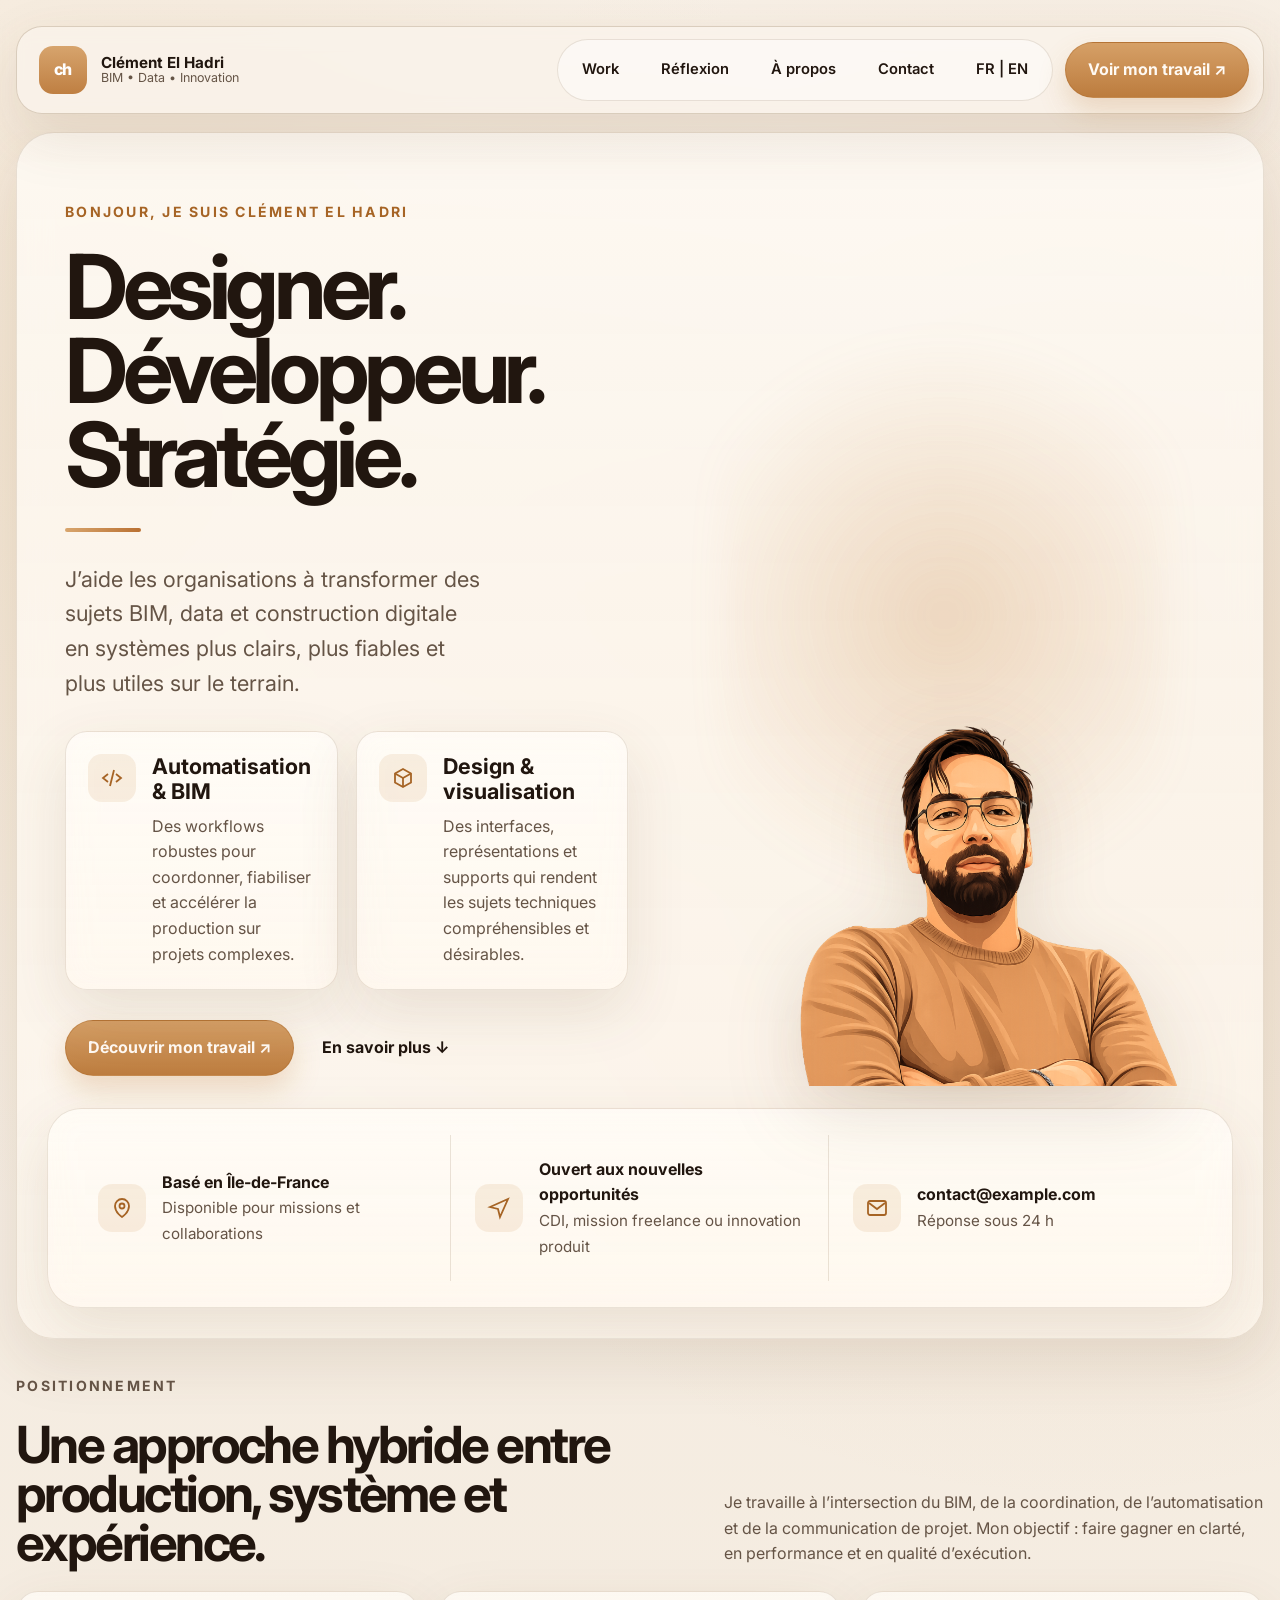
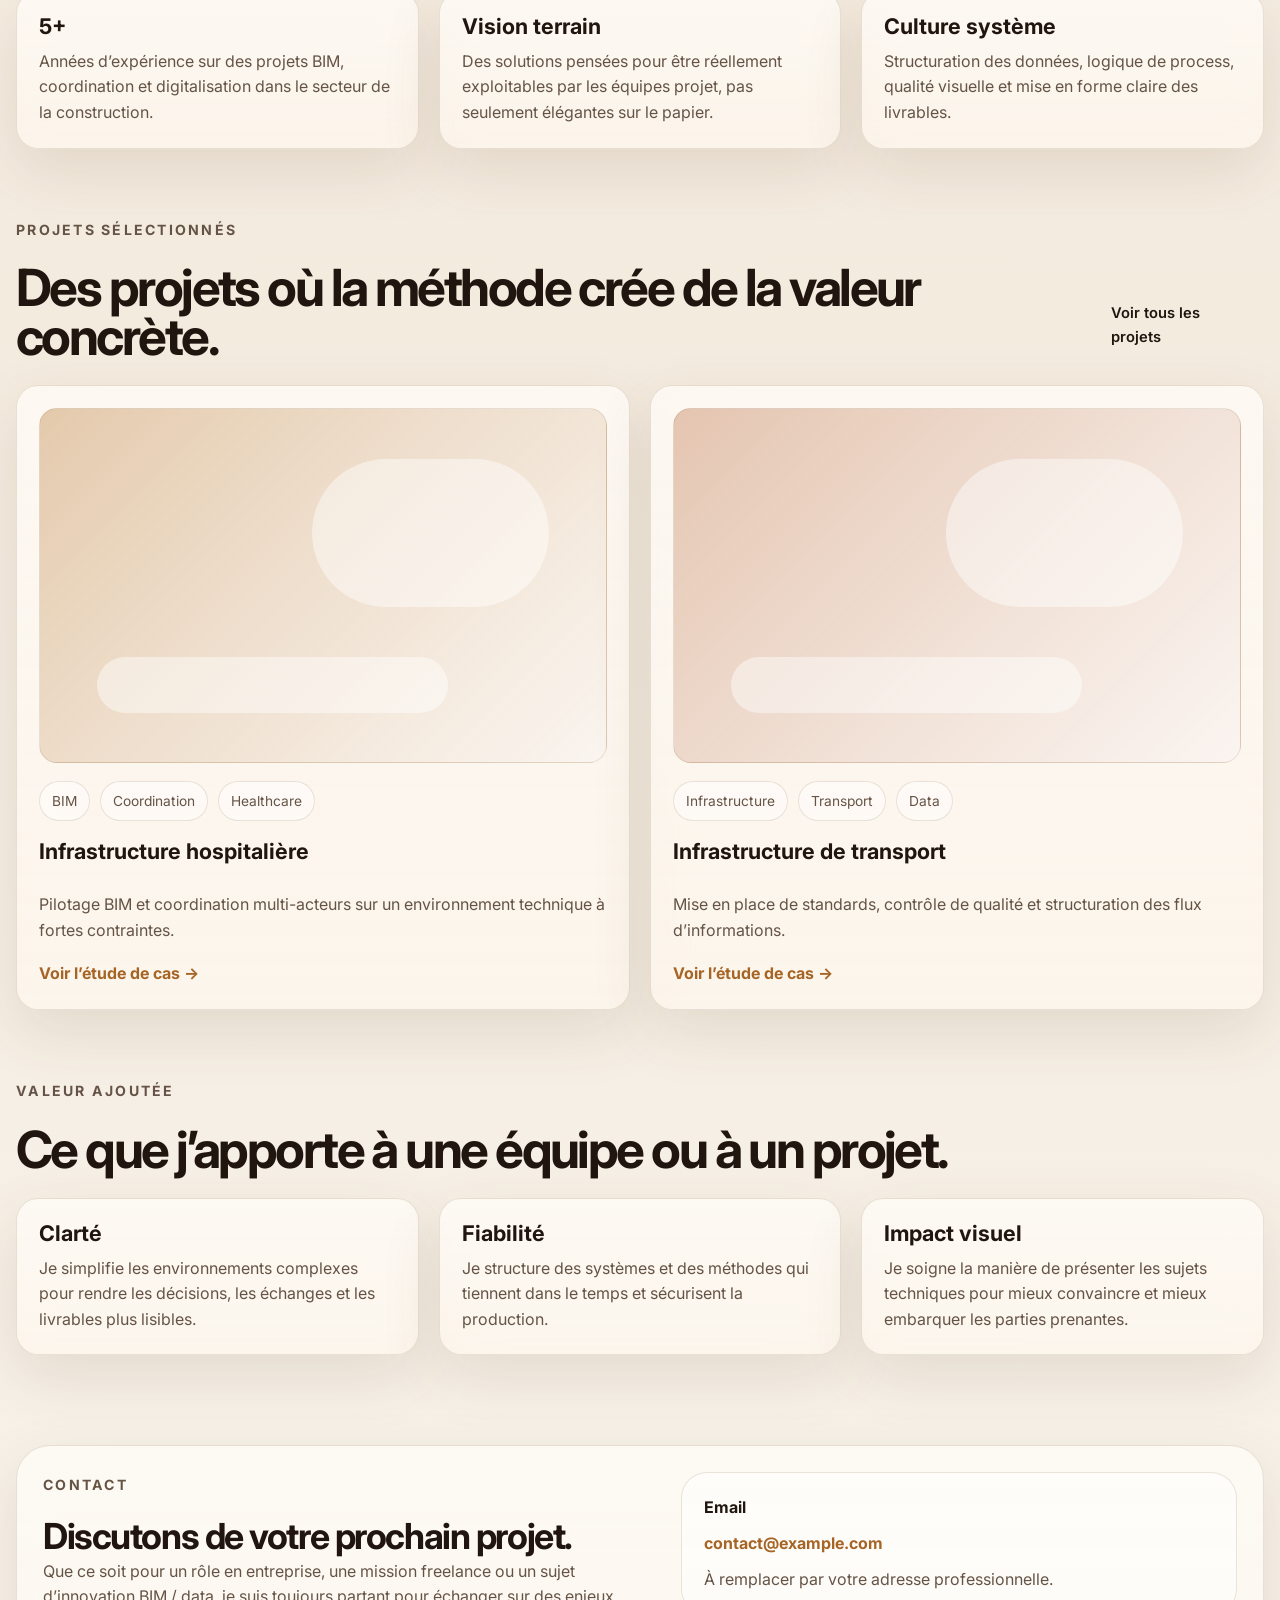
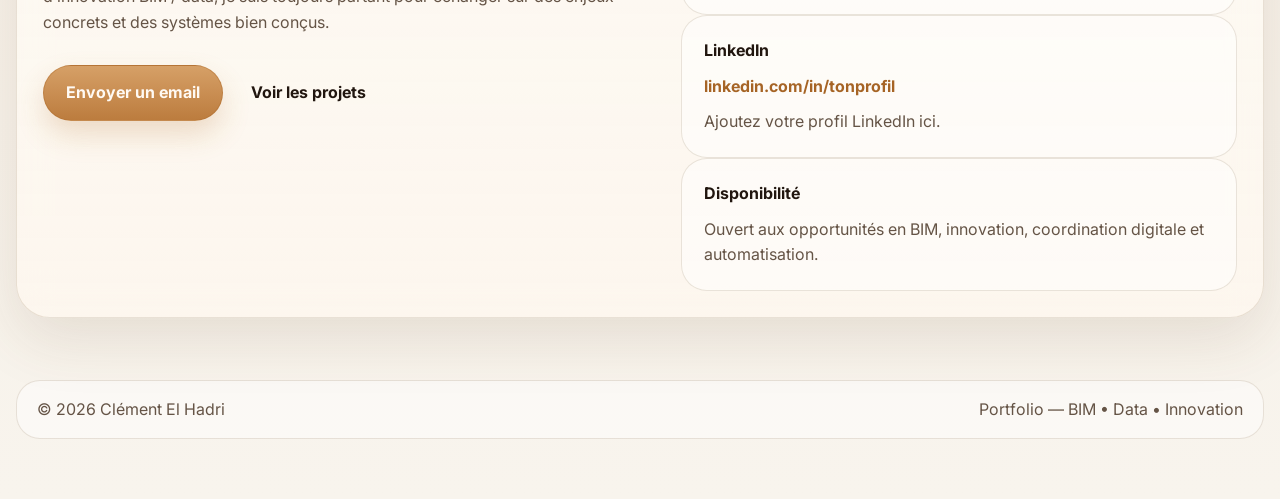
==== commit b2fa5676: "Add files via upload" ====
--- a/index.html
+++ b/index.html
@@ -3,227 +3,252 @@
 <head>
   <meta charset="UTF-8" />
   <meta name="viewport" content="width=device-width, initial-scale=1.0" />
-  <title>Clément El Hadri — Portfolio</title>
-  <meta name="description" content="Portfolio de Clément El Hadri, BIM Manager et Architectural Technology Engineer." />
+  <title>Clément El Hadri — Designer. Développeur. Stratégie.</title>
+  <meta name="description" content="Portfolio professionnel de Clément El Hadri : BIM, design de workflows, automatisation et innovation digitale pour la construction." />
   <link rel="preconnect" href="https://fonts.googleapis.com" />
   <link rel="preconnect" href="https://fonts.gstatic.com" crossorigin />
-  <link href="https://fonts.googleapis.com/css2?family=Inter:wght@400;500;600;700;800&family=Space+Grotesk:wght@500;700&display=swap" rel="stylesheet" />
+  <link href="https://fonts.googleapis.com/css2?family=Inter:wght@400;500;600;700;800&display=swap" rel="stylesheet" />
   <link rel="stylesheet" href="style.css" />
 </head>
 <body>
-  <header class="site-header">
-    <div class="container">
-      <div class="nav-shell">
-        <a href="index.html" class="logo">Clément El Hadri</a>
+  <div class="site-shell">
+    <header class="site-header">
+      <div class="container nav">
+        <a href="index.html" class="logo-wrap" aria-label="Accueil">
+          <span class="logo-mark">ch</span>
+          <span class="logo-text">
+            <span class="logo-name">Clément El Hadri</span>
+            <span class="logo-role" data-fr="BIM • Data • Innovation" data-en="BIM • Data • Innovation">BIM • Data • Innovation</span>
+          </span>
+        </a>
+
         <button class="nav-toggle" aria-label="Ouvrir le menu">
           <span></span><span></span><span></span>
         </button>
-        <nav class="nav-menu">
-          <a href="index.html" data-fr="Accueil" data-en="Home">Accueil</a>
-          <a href="projects.html" data-fr="Projets" data-en="Selected Work">Projets</a>
-          <a href="thinking.html" data-fr="Réflexion" data-en="Thinking">Réflexion</a>
-          <a href="#contact" data-fr="Contact" data-en="Contact">Contact</a>
-          <button class="lang-switch" id="langSwitch" aria-label="Changer la langue"><span>FR</span> / <span>EN</span></button>
-          <a class="nav-cta" href="mailto:contact@example.com" data-fr="Prendre contact" data-en="Book a call">Prendre contact</a>
-        </nav>
+
+        <div class="nav-menu">
+          <nav class="nav-links">
+            <a href="projects.html" data-fr="Work" data-en="Work">Work</a>
+            <a href="thinking.html" data-fr="Réflexion" data-en="Thinking">Réflexion</a>
+            <a href="#about" data-fr="À propos" data-en="About">À propos</a>
+            <a href="#contact" data-fr="Contact" data-en="Contact">Contact</a>
+            <button class="lang-switch" id="langSwitch" aria-label="Changer la langue"><span>FR</span> | <span>EN</span></button>
+          </nav>
+          <a class="nav-cta" href="projects.html" data-fr="Voir mon travail ↗" data-en="See my work ↗">Voir mon travail ↗</a>
+        </div>
       </div>
-    </div>
-  </header>
-
-<main>
-  <section class="hero">
-    <div class="container">
-      <div class="hero-panel reveal">
-        <div class="hero-copy">
-          <p class="eyebrow" data-fr="Portfolio sélectionné" data-en="Selected portfolio">Portfolio sélectionné</p>
-          <h1 data-fr="BIM, data et exécution numérique avec une lecture plus premium du projet." data-en="BIM, data and digital delivery with a more premium reading of the project.">BIM, data et exécution numérique avec une lecture plus premium du projet.</h1>
-          <p class="large-copy" data-fr="Je conçois des systèmes de travail plus lisibles pour les projets complexes : coordination BIM, logique de donnée, standardisation, communication technique et structuration des décisions." data-en="I design clearer working systems for complex projects: BIM coordination, data logic, standardization, technical communication and decision structuring.">Je conçois des systèmes de travail plus lisibles pour les projets complexes : coordination BIM, logique de donnée, standardisation, communication technique et structuration des décisions.</p>
-          <div class="hero-actions">
-            <a href="projects.html" class="btn btn-primary" data-fr="Voir les projets" data-en="Browse selected work">Voir les projets</a>
-            <a href="#contact" class="btn btn-secondary" data-fr="Me contacter" data-en="Discuss a project">Me contacter</a>
-          </div>
-        </div>
-        <aside class="hero-aside">
-          <div class="metric-card">
-            <span class="small-caps" data-fr="Positionnement" data-en="Positioning">Positionnement</span>
-            <strong data-fr="Structure + Clarté" data-en="Structure + Clarity">Structure + Clarté</strong>
-            <span data-fr="Une approche plus direction artistique / studio que portfolio technique classique." data-en="A more studio-like / art-directed approach than a conventional technical portfolio.">Une approche plus direction artistique / studio que portfolio technique classique.</span>
-          </div>
-          <div class="mini-panel">
-            <span class="small-caps" data-fr="Ce site met en avant" data-en="This site highlights">Ce site met en avant</span>
-            <ul>
-              <li><span data-fr="Coordination BIM" data-en="BIM coordination">Coordination BIM</span><strong>01</strong></li>
-              <li><span data-fr="Structuration de la donnée" data-en="Data structuring">Structuration de la donnée</span><strong>02</strong></li>
-              <li><span data-fr="Communication projet" data-en="Project communication">Communication projet</span><strong>03</strong></li>
-            </ul>
-          </div>
-        </aside>
+    </header>
+
+    <main>
+      <section class="container reveal">
+        <div class="hero-panel">
+          <div class="hero-grid">
+            <div class="hero-copy">
+              <p class="eyebrow" data-fr="Bonjour, je suis Clément El Hadri" data-en="Hello, I'm Clément El Hadri">Bonjour, je suis Clément El Hadri</p>
+              <h1>
+                <span data-fr="Designer." data-en="Designer.">Designer.</span>
+                <span data-fr="Développeur." data-en="Developer.">Développeur.</span>
+                <span data-fr="Stratégie." data-en="Strategy.">Stratégie.</span>
+              </h1>
+              <div class="hero-line"></div>
+              <p class="hero-intro" data-fr="J’aide les organisations à transformer des sujets BIM, data et construction digitale en systèmes plus clairs, plus fiables et plus utiles sur le terrain." data-en="I help teams turn BIM, data and digital construction challenges into clearer, more reliable and more useful systems.">
+                J’aide les organisations à transformer des sujets BIM, data et construction digitale en systèmes plus clairs, plus fiables et plus utiles sur le terrain.
+              </p>
+
+              <div class="expertise-grid">
+                <article class="expertise-card">
+                  <div class="card-icon">
+                    <svg viewBox="0 0 24 24" fill="none" stroke="currentColor" stroke-width="1.8"><path d="M8 8 3 12l5 4"/><path d="M16 8l5 4-5 4"/><path d="m14 4-4 16"/></svg>
+                  </div>
+                  <div>
+                    <h3 data-fr="Automatisation & BIM" data-en="Automation & BIM">Automatisation & BIM</h3>
+                    <p data-fr="Des workflows robustes pour coordonner, fiabiliser et accélérer la production sur projets complexes." data-en="Robust workflows to coordinate, secure and accelerate delivery on complex projects.">Des workflows robustes pour coordonner, fiabiliser et accélérer la production sur projets complexes.</p>
+                  </div>
+                </article>
+
+                <article class="expertise-card">
+                  <div class="card-icon">
+                    <svg viewBox="0 0 24 24" fill="none" stroke="currentColor" stroke-width="1.8"><path d="M12 3 4 7.5v9L12 21l8-4.5v-9L12 3Z"/><path d="M4 7.5 12 12l8-4.5"/><path d="M12 12v9"/></svg>
+                  </div>
+                  <div>
+                    <h3 data-fr="Design & visualisation" data-en="Design & visualisation">Design & visualisation</h3>
+                    <p data-fr="Des interfaces, représentations et supports qui rendent les sujets techniques compréhensibles et désirables." data-en="Interfaces and visuals that make technical work understandable and engaging.">Des interfaces, représentations et supports qui rendent les sujets techniques compréhensibles et désirables.</p>
+                  </div>
+                </article>
+              </div>
+
+              <div class="hero-actions">
+                <a class="primary-btn" href="projects.html" data-fr="Découvrir mon travail ↗" data-en="Discover my work ↗">Découvrir mon travail ↗</a>
+                <a class="secondary-btn" href="#about" data-fr="En savoir plus ↓" data-en="Learn more ↓">En savoir plus ↓</a>
+              </div>
+            </div>
+
+            <div class="hero-visual">
+              <div class="visual-glow"></div>
+              <div class="portrait-frame">
+                <img class="profile-portrait" src="profile-portrait.png" alt="Portrait de Clément El Hadri" />
+              </div>
+            </div>
+          </div>
+
+          <div class="hero-footer contact-panel">
+            <div class="info-pill">
+              <div class="card-icon">
+                <svg viewBox="0 0 24 24" fill="none" stroke="currentColor" stroke-width="1.8"><path d="M12 21s7-4.35 7-11a7 7 0 0 0-14 0c0 6.65 7 11 7 11Z"/><circle cx="12" cy="10" r="2.5"/></svg>
+              </div>
+              <div>
+                <strong data-fr="Basé en Île-de-France" data-en="Based in Paris region">Basé en Île-de-France</strong>
+                <span data-fr="Disponible pour missions et collaborations" data-en="Available for projects and collaborations">Disponible pour missions et collaborations</span>
+              </div>
+            </div>
+            <div class="info-pill">
+              <div class="card-icon">
+                <svg viewBox="0 0 24 24" fill="none" stroke="currentColor" stroke-width="1.8"><path d="m3 11 18-8-8 18-2-8-8-2Z"/></svg>
+              </div>
+              <div>
+                <strong data-fr="Ouvert aux nouvelles opportunités" data-en="Open to new opportunities">Ouvert aux nouvelles opportunités</strong>
+                <span data-fr="CDI, mission freelance ou innovation produit" data-en="Permanent role, freelance mission or product innovation">CDI, mission freelance ou innovation produit</span>
+              </div>
+            </div>
+            <div class="info-pill">
+              <div class="card-icon">
+                <svg viewBox="0 0 24 24" fill="none" stroke="currentColor" stroke-width="1.8"><rect x="3" y="5" width="18" height="14" rx="2"/><path d="m4 7 8 6 8-6"/></svg>
+              </div>
+              <div>
+                <strong>contact@example.com</strong>
+                <span data-fr="Réponse sous 24 h" data-en="Reply within 24 hours">Réponse sous 24 h</span>
+              </div>
+            </div>
+          </div>
+        </div>
+      </section>
+
+      <section class="section" id="about">
+        <div class="container reveal">
+          <div class="section-header">
+            <div>
+              <p class="eyebrow" data-fr="Positionnement" data-en="Positioning">Positionnement</p>
+              <h2 data-fr="Une approche hybride entre production, système et expérience." data-en="A hybrid approach between delivery, systems and experience.">Une approche hybride entre production, système et expérience.</h2>
+            </div>
+            <p data-fr="Je travaille à l’intersection du BIM, de la coordination, de l’automatisation et de la communication de projet. Mon objectif : faire gagner en clarté, en performance et en qualité d’exécution." data-en="I work at the intersection of BIM, coordination, automation and project communication, with a focus on clarity, performance and execution quality.">Je travaille à l’intersection du BIM, de la coordination, de l’automatisation et de la communication de projet. Mon objectif : faire gagner en clarté, en performance et en qualité d’exécution.</p>
+          </div>
+
+          <div class="stats-grid">
+            <article class="stat-card">
+              <h3>5+</h3>
+              <p data-fr="Années d’expérience sur des projets BIM, coordination et digitalisation dans le secteur de la construction." data-en="Years of experience across BIM, coordination and digitalisation in the construction sector.">Années d’expérience sur des projets BIM, coordination et digitalisation dans le secteur de la construction.</p>
+            </article>
+            <article class="stat-card">
+              <h3 data-fr="Vision terrain" data-en="Field mindset">Vision terrain</h3>
+              <p data-fr="Des solutions pensées pour être réellement exploitables par les équipes projet, pas seulement élégantes sur le papier." data-en="Solutions designed to be truly usable by project teams, not just elegant on paper.">Des solutions pensées pour être réellement exploitables par les équipes projet, pas seulement élégantes sur le papier.</p>
+            </article>
+            <article class="stat-card">
+              <h3 data-fr="Culture système" data-en="Systems culture">Culture système</h3>
+              <p data-fr="Structuration des données, logique de process, qualité visuelle et mise en forme claire des livrables." data-en="Data structure, process thinking, visual quality and clear deliverable design.">Structuration des données, logique de process, qualité visuelle et mise en forme claire des livrables.</p>
+            </article>
+          </div>
+        </div>
+      </section>
+
+      <section class="section">
+        <div class="container reveal">
+          <div class="section-header">
+            <div>
+              <p class="eyebrow" data-fr="Projets sélectionnés" data-en="Selected work">Projets sélectionnés</p>
+              <h2 data-fr="Des projets où la méthode crée de la valeur concrète." data-en="Projects where method creates concrete value.">Des projets où la méthode crée de la valeur concrète.</h2>
+            </div>
+            <a class="ghost-link" href="projects.html" data-fr="Voir tous les projets" data-en="View all projects">Voir tous les projets</a>
+          </div>
+
+          <div class="projects-grid">
+            <article class="project-card">
+              <div class="project-thumb" style="--thumb-bg: linear-gradient(135deg, #ead8c2 0%, #f7eee5 100%);"></div>
+              <div class="project-meta"><span class="meta-tag">BIM</span><span class="meta-tag">Coordination</span><span class="meta-tag">Healthcare</span></div>
+              <h3 data-fr="Infrastructure hospitalière" data-en="Healthcare infrastructure">Infrastructure hospitalière</h3>
+              <p data-fr="Pilotage BIM et coordination multi-acteurs sur un environnement technique à fortes contraintes." data-en="BIM leadership and multi-stakeholder coordination on a high-constraint technical environment.">Pilotage BIM et coordination multi-acteurs sur un environnement technique à fortes contraintes.</p>
+              <a class="project-link" href="project-healthcare.html" data-fr="Voir l’étude de cas →" data-en="View case study →">Voir l’étude de cas →</a>
+            </article>
+
+            <article class="project-card">
+              <div class="project-thumb" style="--thumb-bg: linear-gradient(135deg, #ead2c7 0%, #f7ede7 100%);"></div>
+              <div class="project-meta"><span class="meta-tag">Infrastructure</span><span class="meta-tag">Transport</span><span class="meta-tag">Data</span></div>
+              <h3 data-fr="Infrastructure de transport" data-en="Transport infrastructure">Infrastructure de transport</h3>
+              <p data-fr="Mise en place de standards, contrôle de qualité et structuration des flux d’informations." data-en="Standards implementation, quality control and information flow structuring.">Mise en place de standards, contrôle de qualité et structuration des flux d’informations.</p>
+              <a class="project-link" href="project-transport.html" data-fr="Voir l’étude de cas →" data-en="View case study →">Voir l’étude de cas →</a>
+            </article>
+          </div>
+        </div>
+      </section>
+
+      <section class="section">
+        <div class="container reveal">
+          <div class="section-header">
+            <div>
+              <p class="eyebrow" data-fr="Valeur ajoutée" data-en="Added value">Valeur ajoutée</p>
+              <h2 data-fr="Ce que j’apporte à une équipe ou à un projet." data-en="What I bring to a team or a project.">Ce que j’apporte à une équipe ou à un projet.</h2>
+            </div>
+          </div>
+          <div class="values-grid">
+            <article class="value-card">
+              <h3 data-fr="Clarté" data-en="Clarity">Clarté</h3>
+              <p data-fr="Je simplifie les environnements complexes pour rendre les décisions, les échanges et les livrables plus lisibles." data-en="I simplify complex environments so decisions, exchanges and deliverables become easier to read.">Je simplifie les environnements complexes pour rendre les décisions, les échanges et les livrables plus lisibles.</p>
+            </article>
+            <article class="value-card">
+              <h3 data-fr="Fiabilité" data-en="Reliability">Fiabilité</h3>
+              <p data-fr="Je structure des systèmes et des méthodes qui tiennent dans le temps et sécurisent la production." data-en="I structure methods and systems that last over time and secure delivery.">Je structure des systèmes et des méthodes qui tiennent dans le temps et sécurisent la production.</p>
+            </article>
+            <article class="value-card">
+              <h3 data-fr="Impact visuel" data-en="Visual impact">Impact visuel</h3>
+              <p data-fr="Je soigne la manière de présenter les sujets techniques pour mieux convaincre et mieux embarquer les parties prenantes." data-en="I care about how technical topics are presented to create alignment and buy-in.">Je soigne la manière de présenter les sujets techniques pour mieux convaincre et mieux embarquer les parties prenantes.</p>
+            </article>
+          </div>
+        </div>
+      </section>
+
+      <section class="section" id="contact">
+        <div class="container reveal">
+          <div class="contact-panel">
+            <div class="contact-grid">
+              <div class="contact-copy">
+                <p class="eyebrow" data-fr="Contact" data-en="Contact">Contact</p>
+                <h2 data-fr="Discutons de votre prochain projet." data-en="Let's discuss your next project.">Discutons de votre prochain projet.</h2>
+                <p data-fr="Que ce soit pour un rôle en entreprise, une mission freelance ou un sujet d’innovation BIM / data, je suis toujours partant pour échanger sur des enjeux concrets et des systèmes bien conçus." data-en="Whether it's for a permanent role, a freelance mission or a BIM/data innovation topic, I'm always happy to discuss concrete challenges and well-designed systems.">Que ce soit pour un rôle en entreprise, une mission freelance ou un sujet d’innovation BIM / data, je suis toujours partant pour échanger sur des enjeux concrets et des systèmes bien conçus.</p>
+                <div class="hero-actions">
+                  <a class="primary-btn" href="mailto:contact@example.com">Envoyer un email</a>
+                  <a class="secondary-btn" href="projects.html" data-fr="Voir les projets" data-en="View projects">Voir les projets</a>
+                </div>
+              </div>
+
+              <div class="contact-copy">
+                <div class="contact-card">
+                  <strong>Email</strong>
+                  <a href="mailto:contact@example.com">contact@example.com</a>
+                  <p data-fr="À remplacer par votre adresse professionnelle." data-en="Replace with your professional address.">À remplacer par votre adresse professionnelle.</p>
+                </div>
+                <div class="contact-card">
+                  <strong>LinkedIn</strong>
+                  <a href="https://linkedin.com/in/tonprofil" target="_blank" rel="noreferrer">linkedin.com/in/tonprofil</a>
+                  <p data-fr="Ajoutez votre profil LinkedIn ici." data-en="Add your LinkedIn profile here.">Ajoutez votre profil LinkedIn ici.</p>
+                </div>
+                <div class="contact-card">
+                  <strong data-fr="Disponibilité" data-en="Availability">Disponibilité</strong>
+                  <p data-fr="Ouvert aux opportunités en BIM, innovation, coordination digitale et automatisation." data-en="Open to opportunities in BIM, innovation, digital coordination and automation.">Ouvert aux opportunités en BIM, innovation, coordination digitale et automatisation.</p>
+                </div>
+              </div>
+            </div>
+          </div>
+        </div>
+      </section>
+    </main>
+
+    <footer class="footer">
+      <div class="container footer-bar">
+        <span>© 2026 Clément El Hadri</span>
+        <span data-fr="Portfolio — BIM • Data • Innovation" data-en="Portfolio — BIM • Data • Innovation">Portfolio — BIM • Data • Innovation</span>
       </div>
-    </div>
-  </section>
-
-  <section class="proof-band reveal">
-    <div class="container proof-grid">
-      <div class="proof-item"><strong>BIM</strong><span data-fr="Coordination, standards, gouvernance de modèle" data-en="Coordination, standards, model governance">Coordination, standards, gouvernance de modèle</span></div>
-      <div class="proof-item"><strong>DATA</strong><span data-fr="Lisibilité, contrôle, logique d’information" data-en="Clarity, control, information logic">Lisibilité, contrôle, logique d’information</span></div>
-      <div class="proof-item"><strong>WORKFLOW</strong><span data-fr="Méthodes stables et transmission des process" data-en="Stable methods and process transmission">Méthodes stables et transmission des process</span></div>
-      <div class="proof-item"><strong>DELIVERY</strong><span data-fr="Supports plus crédibles pour décider et livrer" data-en="More credible support for decision-making and delivery">Supports plus crédibles pour décider et livrer</span></div>
-    </div>
-  </section>
-
-  <section class="section reveal" id="about">
-    <div class="container section-grid">
-      <div>
-        <p class="section-tag" data-fr="À propos" data-en="About">À propos</p>
-        <h2 data-fr="Un profil technique avec une vraie exigence de forme." data-en="A technical profile with a real demand for form.">Un profil technique avec une vraie exigence de forme.</h2>
-      </div>
-      <div class="split-copy">
-        <p class="large-copy" data-fr="Mon travail ne consiste pas seulement à modéliser ou coordonner. Il consiste à rendre le projet plus intelligible : pour les équipes, pour la production et pour la décision." data-en="My work is not only about modeling or coordinating. It is about making the project more intelligible: for teams, for production and for decision-making.">Mon travail ne consiste pas seulement à modéliser ou coordonner. Il consiste à rendre le projet plus intelligible : pour les équipes, pour la production et pour la décision.</p>
-        <p data-fr="J’interviens à l’interface entre architecture, ingénierie, outils numériques et logique d’organisation. Cette version du site assume une direction plus éditoriale et plus haut de gamme, avec moins d’effets gratuits et plus de hiérarchie visuelle." data-en="I work at the intersection of architecture, engineering, digital tools and organizational logic. This site version embraces a more editorial and higher-end direction, with fewer gratuitous effects and more visual hierarchy.">J’interviens à l’interface entre architecture, ingénierie, outils numériques et logique d’organisation. Cette version du site assume une direction plus éditoriale et plus haut de gamme, avec moins d’effets gratuits et plus de hiérarchie visuelle.</p>
-      </div>
-    </div>
-  </section>
-
-  <section class="section reveal">
-    <div class="container">
-      <div class="section-head">
-        <div>
-          <p class="section-tag" data-fr="Expertise" data-en="Capabilities">Expertise</p>
-          <h2 data-fr="Ce que j’apporte concrètement à un projet." data-en="What I concretely bring to a project.">Ce que j’apporte concrètement à un projet.</h2>
-        </div>
-      </div>
-      <div class="services-grid">
-        <article class="service-card">
-          <h3 data-fr="Structurer la complexité" data-en="Structuring complexity">Structurer la complexité</h3>
-          <p data-fr="Clarifier des sujets techniques denses pour les rendre exploitables, transmissibles et pilotables." data-en="Clarifying dense technical topics so they become usable, transferable and manageable.">Clarifier des sujets techniques denses pour les rendre exploitables, transmissibles et pilotables.</p>
-        </article>
-        <article class="service-card">
-          <h3 data-fr="Fiabiliser les workflows" data-en="Making workflows reliable">Fiabiliser les workflows</h3>
-          <p data-fr="Réduire la friction entre outils, équipes et niveaux d’information par des méthodes plus solides." data-en="Reducing friction between tools, teams and information layers through stronger methods.">Réduire la friction entre outils, équipes et niveaux d’information par des méthodes plus solides.</p>
-        </article>
-        <article class="service-card">
-          <h3 data-fr="Relier technique et image" data-en="Connecting technique and image">Relier technique et image</h3>
-          <p data-fr="Présenter un sujet technique avec une forme plus crédible, plus lisible et plus convaincante." data-en="Presenting technical work with a form that feels more credible, legible and convincing.">Présenter un sujet technique avec une forme plus crédible, plus lisible et plus convaincante.</p>
-        </article>
-      </div>
-    </div>
-  </section>
-
-  <section class="section reveal" id="projects">
-    <div class="container">
-      <div class="section-head">
-        <div>
-          <p class="section-tag" data-fr="Selected Work" data-en="Selected Work">Selected Work</p>
-          <h2 data-fr="Une sélection de projets et de typologies." data-en="A selection of projects and typologies.">Une sélection de projets et de typologies.</h2>
-        </div>
-        <a class="project-link" href="projects.html" data-fr="Voir l’ensemble" data-en="See full selection">Voir l’ensemble</a>
-      </div>
-      <div class="project-grid">
-        <a class="project-card" href="project-healthcare.html">
-          <div class="project-visual"></div>
-          <div class="project-content">
-            <div class="project-meta"><span class="tag">Healthcare</span><span class="tag">BIM</span></div>
-            <h3 data-fr="Infrastructure hospitalière" data-en="Healthcare infrastructure">Infrastructure hospitalière</h3>
-            <p data-fr="Coordination BIM et logique d’information sur un environnement technique dense." data-en="BIM coordination and information logic in a technically dense environment.">Coordination BIM et logique d’information sur un environnement technique dense.</p>
-            <span class="project-link" data-fr="Voir le projet" data-en="View project">Voir le projet</span>
-          </div>
-        </a>
-        <a class="project-card" href="project-transport.html">
-          <div class="project-visual"></div>
-          <div class="project-content">
-            <div class="project-meta"><span class="tag">Transport</span><span class="tag">Digital Delivery</span></div>
-            <h3 data-fr="Infrastructure de transport" data-en="Transport infrastructure">Infrastructure de transport</h3>
-            <p data-fr="Standardisation, coordination et robustesse documentaire sur un projet d’infrastructure." data-en="Standardization, coordination and documentation robustness on an infrastructure project.">Standardisation, coordination et robustesse documentaire sur un projet d’infrastructure.</p>
-            <span class="project-link" data-fr="Voir le projet" data-en="View project">Voir le projet</span>
-          </div>
-        </a>
-        <a class="project-card" href="project-monaco.html">
-          <div class="project-visual"></div>
-          <div class="project-content">
-            <div class="project-meta"><span class="tag">High-rise</span><span class="tag">Coordination</span></div>
-            <h3 data-fr="Tour & parking souterrain" data-en="Tower & underground parking">Tour & parking souterrain</h3>
-            <p data-fr="Pilotage BIM et résolution d’interfaces sur une opération à forte contrainte spatiale." data-en="BIM leadership and interface resolution on an operation with strong spatial constraints.">Pilotage BIM et résolution d’interfaces sur une opération à forte contrainte spatiale.</p>
-            <span class="project-link" data-fr="Voir le projet" data-en="View project">Voir le projet</span>
-          </div>
-        </a>
-        <a class="project-card" href="project-visualization.html">
-          <div class="project-visual"></div>
-          <div class="project-content">
-            <div class="project-meta"><span class="tag">Visualization</span><span class="tag">Communication</span></div>
-            <h3 data-fr="Visualisation et communication" data-en="Visualization & communication">Visualisation et communication</h3>
-            <p data-fr="Mise en forme des sujets techniques pour renforcer compréhension, adhésion et impact." data-en="Shaping technical topics to improve understanding, alignment and impact.">Mise en forme des sujets techniques pour renforcer compréhension, adhésion et impact.</p>
-            <span class="project-link" data-fr="Voir le projet" data-en="View project">Voir le projet</span>
-          </div>
-        </a>
-      </div>
-    </div>
-  </section>
-
-  <section class="section reveal">
-    <div class="container">
-      <div class="quote-card">
-        <span class="small-caps" data-fr="Approche" data-en="Approach">Approche</span>
-        <blockquote data-fr="Rendre un projet plus lisible est déjà une forme de performance." data-en="Making a project easier to read is already a form of performance.">Rendre un projet plus lisible est déjà une forme de performance.</blockquote>
-      </div>
-    </div>
-  </section>
-
-  <section class="section reveal">
-    <div class="container">
-      <div class="section-head">
-        <div>
-          <p class="section-tag" data-fr="Réflexion" data-en="Thinking">Réflexion</p>
-          <h2 data-fr="Quelques idées qui structurent ma manière de travailler." data-en="A few ideas that shape the way I work.">Quelques idées qui structurent ma manière de travailler.</h2>
-        </div>
-        <a class="project-link" href="thinking.html" data-fr="Lire les réflexions" data-en="Read the essays">Lire les réflexions</a>
-      </div>
-      <div class="thinking-grid">
-        <article class="thinking-card">
-          <div class="tag-row"><span class="tag">BIM</span><span class="tag">AI</span></div>
-          <h3 data-fr="BIM & IA" data-en="BIM & AI">BIM & IA</h3>
-          <p data-fr="L’IA a de la valeur lorsqu’elle clarifie les systèmes, pas lorsqu’elle masque leur logique." data-en="AI has value when it clarifies systems, not when it obscures their logic.">L’IA a de la valeur lorsqu’elle clarifie les systèmes, pas lorsqu’elle masque leur logique.</p>
-        </article>
-        <article class="thinking-card">
-          <div class="tag-row"><span class="tag">Automation</span><span class="tag">Method</span></div>
-          <h3 data-fr="Automatiser sans complexifier" data-en="Automating without making things harder">Automatiser sans complexifier</h3>
-          <p data-fr="Un workflow utile retire de la friction sans créer de dépendance fragile ou opaque." data-en="A useful workflow removes friction without creating fragile or opaque dependency.">Un workflow utile retire de la friction sans créer de dépendance fragile ou opaque.</p>
-        </article>
-        <article class="thinking-card">
-          <div class="tag-row"><span class="tag">Data</span><span class="tag">Decision</span></div>
-          <h3 data-fr="Structurer la donnée pour décider" data-en="Structuring data to support decisions">Structurer la donnée pour décider</h3>
-          <p data-fr="La qualité d’un modèle dépend aussi de la façon dont l’information y est hiérarchisée et relue." data-en="Model quality also depends on how information is organized and reviewed.">La qualité d’un modèle dépend aussi de la façon dont l’information y est hiérarchisée et relue.</p>
-        </article>
-      </div>
-    </div>
-  </section>
-
-  <section class="section reveal" id="contact">
-    <div class="container contact-grid">
-      <div class="contact-card">
-        <p class="section-tag" data-fr="Contact" data-en="Contact">Contact</p>
-        <h2 data-fr="Parlons d’un projet, d’un rôle ou d’une mission." data-en="Let’s talk about a project, a role or a mission.">Parlons d’un projet, d’un rôle ou d’une mission.</h2>
-        <p class="large-copy" data-fr="Le site a maintenant une direction plus proche d’un studio créatif premium. Il reste à remplacer les coordonnées placeholders par les tiennes pour le mettre en ligne." data-en="The site now has a direction closer to a premium creative studio. The remaining step is to replace the placeholder contact details with your real ones before publishing.">Le site a maintenant une direction plus proche d’un studio créatif premium. Il reste à remplacer les coordonnées placeholders par les tiennes pour le mettre en ligne.</p>
-      </div>
-      <div class="contact-card">
-        <div class="contact-list">
-          <div class="contact-row"><span data-fr="Email" data-en="Email">Email</span><span>contact@example.com</span></div>
-          <div class="contact-row"><span>LinkedIn</span><span>linkedin.com/in/tonprofil</span></div>
-          <div class="contact-row"><span data-fr="Disponibilité" data-en="Availability">Disponibilité</span><span data-fr="Ouvert aux échanges" data-en="Open to conversations">Ouvert aux échanges</span></div>
-        </div>
-        <a href="mailto:contact@example.com" class="btn btn-primary" data-fr="Envoyer un message" data-en="Send a message">Envoyer un message</a>
-      </div>
-    </div>
-  </section>
-</main>
-
-  <footer class="footer">
-    <div class="container">
-      <div class="footer-shell">
-        <p data-fr="Portfolio de Clément El Hadri — design éditorial, structure claire et approche premium." data-en="Portfolio of Clément El Hadri — editorial design, clear structure and premium positioning.">Portfolio de Clément El Hadri — design éditorial, structure claire et approche premium.</p>
-        <p data-fr="Mis à jour en 2026 — HTML, CSS, JavaScript" data-en="Updated in 2026 — HTML, CSS, JavaScript">Mis à jour en 2026 — HTML, CSS, JavaScript</p>
-      </div>
-    </div>
-  </footer>
+    </footer>
+  </div>
+
   <script src="script.js"></script>
 </body>
 </html>
--- a/style.css
+++ b/style.css
@@ -1,512 +1,806 @@
-
 :root {
-  --bg: #f3f1ec;
-  --bg-soft: #ebe7de;
-  --surface: rgba(255,255,255,0.62);
-  --surface-strong: rgba(255,255,255,0.82);
-  --text: #121212;
-  --text-soft: rgba(18,18,18,0.68);
-  --line: rgba(18,18,18,0.12);
-  --line-strong: rgba(18,18,18,0.18);
-  --accent: #121212;
-  --radius-xl: 38px;
-  --radius-lg: 28px;
-  --radius-md: 20px;
+  --bg: #f6efe5;
+  --bg-soft: #fbf7f1;
+  --surface: rgba(255, 251, 245, 0.82);
+  --surface-strong: #fffaf3;
+  --line: rgba(110, 74, 33, 0.14);
+  --line-strong: rgba(110, 74, 33, 0.22);
+  --text: #21160f;
+  --text-soft: #655446;
+  --accent: #c98a4a;
+  --accent-strong: #a66425;
+  --shadow: 0 22px 60px rgba(101, 66, 31, 0.12);
+  --radius-xl: 32px;
+  --radius-lg: 22px;
+  --radius-md: 16px;
   --container: 1280px;
-  --shadow: 0 24px 80px rgba(18,18,18,0.08);
-  --transition: 220ms ease;
-}
-
-* { box-sizing: border-box; margin: 0; padding: 0; }
-html { scroll-behavior: smooth; }
+  --transition: 0.32s ease;
+}
+
+* {
+  margin: 0;
+  padding: 0;
+  box-sizing: border-box;
+}
+
+html {
+  scroll-behavior: smooth;
+}
+
 body {
   font-family: "Inter", system-ui, sans-serif;
+  color: var(--text);
   background:
-    radial-gradient(circle at top left, rgba(255,255,255,0.75), transparent 32%),
-    radial-gradient(circle at bottom right, rgba(18,18,18,0.04), transparent 28%),
-    var(--bg);
-  color: var(--text);
-  line-height: 1.55;
-  -webkit-font-smoothing: antialiased;
-}
-body::before {
-  content: "";
-  position: fixed;
-  inset: 0;
-  pointer-events: none;
-  opacity: 0.25;
-  background-image: linear-gradient(rgba(18,18,18,0.015) 1px, transparent 1px), linear-gradient(90deg, rgba(18,18,18,0.015) 1px, transparent 1px);
-  background-size: 28px 28px;
-}
-a { color: inherit; text-decoration: none; }
-img { max-width: 100%; display: block; }
-button, input, textarea { font: inherit; }
-.container { width: min(92%, var(--container)); margin: 0 auto; }
-.section { padding: 110px 0; position: relative; }
-.eyebrow, .section-tag {
-  display: inline-flex;
-  align-items: center;
-  gap: 10px;
-  padding: 10px 16px;
-  border-radius: 999px;
-  border: 1px solid var(--line-strong);
-  background: rgba(255,255,255,0.46);
-  backdrop-filter: blur(10px);
-  font-size: 0.78rem;
-  text-transform: uppercase;
-  letter-spacing: 0.11em;
-  margin-bottom: 22px;
-}
-.eyebrow::before, .section-tag::before {
-  content: "";
-  width: 8px;
-  height: 8px;
-  border-radius: 50%;
-  background: var(--text);
-}
-.display, h1, h2, h3, h4 {
-  font-family: "Space Grotesk", "Inter", sans-serif;
-  letter-spacing: -0.05em;
-  line-height: 0.98;
-}
-h1 { font-size: clamp(3.8rem, 8vw, 8.4rem); max-width: 12ch; }
-h2 { font-size: clamp(2.3rem, 4.6vw, 4.8rem); max-width: 11ch; }
-h3 { font-size: clamp(1.3rem, 2vw, 1.8rem); }
-h4 { font-size: 1rem; letter-spacing: -0.02em; }
-p { max-width: 68ch; color: var(--text-soft); font-size: 1rem; }
-.large-copy { font-size: clamp(1.18rem, 2vw, 1.4rem); max-width: 52ch; }
-.small-caps { text-transform: uppercase; letter-spacing: 0.12em; font-size: 0.76rem; color: var(--text-soft); }
+    radial-gradient(circle at 8% 12%, rgba(225, 184, 130, 0.22), transparent 22%),
+    radial-gradient(circle at 84% 18%, rgba(200, 138, 74, 0.16), transparent 26%),
+    linear-gradient(180deg, #f8f1e8 0%, #f4ebdf 52%, #f8f4ed 100%);
+  line-height: 1.6;
+  min-height: 100vh;
+}
+
+a {
+  color: inherit;
+  text-decoration: none;
+}
+
+img {
+  max-width: 100%;
+  display: block;
+}
+
+button,
+input,
+textarea {
+  font: inherit;
+}
+
+.container {
+  width: min(calc(100% - 32px), var(--container));
+  margin: 0 auto;
+}
+
+.site-shell {
+  padding: 18px 0 28px;
+}
 
 .site-header {
   position: sticky;
   top: 0;
-  z-index: 50;
-  padding-top: 18px;
-}
-.nav-shell {
+  z-index: 100;
+  padding: 8px 0 18px;
+  backdrop-filter: blur(14px);
+}
+
+.nav {
   display: flex;
   align-items: center;
   justify-content: space-between;
   gap: 20px;
-  padding: 14px 18px;
-  border: 1px solid rgba(18,18,18,0.08);
-  background: rgba(250,248,243,0.84);
-  backdrop-filter: blur(14px);
+  border: 1px solid var(--line-strong);
+  background: rgba(250, 244, 235, 0.76);
+  border-radius: 26px;
+  min-height: 80px;
+  padding: 12px 14px 12px 22px;
+  box-shadow: var(--shadow);
+}
+
+.logo-mark {
+  display: inline-flex;
+  align-items: center;
+  justify-content: center;
+  width: 48px;
+  height: 48px;
+  border-radius: 14px;
+  background: linear-gradient(180deg, #d7a46d 0%, #bf7f42 100%);
+  color: #fff;
+  font-weight: 800;
+  letter-spacing: -0.04em;
+}
+
+.logo-wrap {
+  display: flex;
+  align-items: center;
+  gap: 14px;
+}
+
+.logo-text {
+  display: flex;
+  flex-direction: column;
+  line-height: 1.1;
+}
+
+.logo-name {
+  font-size: 0.95rem;
+  font-weight: 700;
+}
+
+.logo-role {
+  font-size: 0.78rem;
+  color: var(--text-soft);
+}
+
+.nav-menu {
+  display: flex;
+  align-items: center;
+  gap: 12px;
+}
+
+.nav-links {
+  display: flex;
+  align-items: center;
+  gap: 6px;
+  border: 1px solid var(--line);
+  background: rgba(255,255,255,0.46);
   border-radius: 999px;
-  box-shadow: 0 12px 40px rgba(18,18,18,0.06);
-}
-.logo {
-  font-family: "Space Grotesk", sans-serif;
-  font-size: 1rem;
+  padding: 6px;
+}
+
+.nav-links a,
+.lang-switch,
+.ghost-link {
+  border: 0;
+  background: transparent;
+  color: var(--text);
+  padding: 12px 18px;
+  border-radius: 999px;
+  font-size: 0.92rem;
+  font-weight: 600;
+  cursor: pointer;
+  transition: var(--transition);
+}
+
+.nav-links a:hover,
+.lang-switch:hover,
+.ghost-link:hover {
+  background: rgba(201, 138, 74, 0.12);
+}
+
+.nav-cta,
+.primary-btn {
+  display: inline-flex;
+  align-items: center;
+  justify-content: center;
+  gap: 10px;
+  border-radius: 999px;
+  padding: 14px 22px;
   font-weight: 700;
-  letter-spacing: -0.05em;
-}
-.nav-menu {
-  display: flex;
-  align-items: center;
-  gap: 12px;
-}
-.nav-menu a, .lang-switch {
-  padding: 12px 16px;
-  border-radius: 999px;
-  color: var(--text-soft);
-  border: 1px solid transparent;
-  background: transparent;
-  transition: var(--transition);
-}
-.nav-menu a:hover, .lang-switch:hover {
+  border: 1px solid rgba(168, 104, 41, 0.38);
+  background: linear-gradient(180deg, #d6a067 0%, #bc7c3e 100%);
+  color: #fffaf4;
+  box-shadow: 0 14px 28px rgba(188, 124, 62, 0.24);
+  transition: transform var(--transition), box-shadow var(--transition), filter var(--transition);
+}
+
+.nav-cta:hover,
+.primary-btn:hover {
+  transform: translateY(-2px);
+  box-shadow: 0 18px 36px rgba(188, 124, 62, 0.28);
+  filter: saturate(1.04);
+}
+
+.secondary-btn {
+  display: inline-flex;
+  align-items: center;
+  gap: 10px;
+  font-weight: 700;
   color: var(--text);
-  border-color: var(--line);
-  background: rgba(255,255,255,0.5);
-}
-.nav-cta {
-  padding: 13px 18px !important;
-  background: var(--text) !important;
-  color: #f7f4ee !important;
-  border-color: var(--text) !important;
-}
+  padding: 14px 10px;
+}
+
 .nav-toggle {
   display: none;
-  width: 52px;
-  height: 52px;
-  border-radius: 50%;
+  width: 46px;
+  height: 46px;
   border: 1px solid var(--line);
-  background: rgba(255,255,255,0.6);
-}
+  background: rgba(255,255,255,0.7);
+  border-radius: 14px;
+  cursor: pointer;
+}
+
 .nav-toggle span {
   display: block;
-  width: 20px;
+  width: 22px;
   height: 2px;
   background: var(--text);
-  margin: 4px auto;
-}
-
-.hero {
-  padding: 42px 0 58px;
-}
+  margin: 5px auto;
+  border-radius: 999px;
+}
+
+.hero-panel,
+.page-panel,
+.project-panel,
+.thought-card,
+.contact-panel,
+.stat-card,
+.expertise-card,
+.project-card,
+.insight-card,
+.value-card {
+  border: 1px solid var(--line);
+  background: linear-gradient(180deg, rgba(255,252,247,0.76) 0%, rgba(255,248,239,0.68) 100%);
+  box-shadow: var(--shadow);
+  backdrop-filter: blur(16px);
+}
+
 .hero-panel {
-  min-height: calc(100vh - 150px);
-  border: 1px solid var(--line);
-  border-radius: clamp(32px, 4vw, 54px);
-  background:
-    radial-gradient(circle at top right, rgba(18,18,18,0.065), transparent 32%),
-    linear-gradient(180deg, rgba(255,255,255,0.66), rgba(255,255,255,0.36));
-  box-shadow: var(--shadow);
-  padding: clamp(28px, 4vw, 56px);
-  display: grid;
-  grid-template-columns: 1.25fr 0.75fr;
+  border-radius: 38px;
+  padding: 30px;
+  position: relative;
+  overflow: hidden;
+}
+
+.hero-grid {
+  display: grid;
+  grid-template-columns: 1.04fr 0.96fr;
+  align-items: end;
   gap: 30px;
+  min-height: calc(100vh - 145px);
+}
+
+.hero-copy {
+  padding: 36px 20px 10px 18px;
+  max-width: 640px;
+}
+
+.eyebrow {
+  display: inline-flex;
+  letter-spacing: 0.16em;
+  text-transform: uppercase;
+  color: var(--accent-strong);
+  font-size: 0.88rem;
+  font-weight: 700;
+  margin-bottom: 22px;
+}
+
+.hero-copy h1,
+.page-hero h1,
+.project-hero h1 {
+  font-size: clamp(3.2rem, 7vw, 6.2rem);
+  line-height: 0.94;
+  letter-spacing: -0.06em;
+  max-width: 11ch;
+}
+
+.hero-line {
+  width: 76px;
+  height: 4px;
+  border-radius: 999px;
+  background: linear-gradient(90deg, #d8a56d 0%, #b97032 100%);
+  margin: 30px 0;
+}
+
+.hero-intro,
+.page-lead,
+.project-summary,
+.text-block p,
+.insight-card p,
+.project-card p,
+.detail-copy p,
+.contact-copy p,
+.value-card p,
+.stat-card p,
+.expertise-card p {
+  color: var(--text-soft);
+}
+
+.hero-intro {
+  font-size: clamp(1.1rem, 1.7vw, 1.55rem);
+  max-width: 30ch;
+}
+
+.expertise-grid {
+  display: grid;
+  grid-template-columns: repeat(2, minmax(0, 1fr));
+  gap: 18px;
+  margin-top: 30px;
+}
+
+.expertise-card,
+.stat-card,
+.value-card,
+.project-card,
+.insight-card,
+.thought-card {
+  border-radius: var(--radius-lg);
+  padding: 22px;
+}
+
+.expertise-card {
+  display: flex;
+  gap: 16px;
+  min-height: 152px;
+}
+
+.card-icon {
+  width: 48px;
+  height: 48px;
+  border-radius: 14px;
+  background: rgba(201, 138, 74, 0.13);
+  color: var(--accent-strong);
+  display: grid;
+  place-items: center;
+  flex-shrink: 0;
+}
+
+.card-icon svg {
+  width: 24px;
+  height: 24px;
+}
+
+.expertise-card h3,
+.value-card h3,
+.project-card h3,
+.insight-card h3,
+.thought-card h3,
+.stat-card h3 {
+  font-size: 1.35rem;
+  line-height: 1.15;
+  margin-bottom: 10px;
+}
+
+.hero-actions {
+  display: flex;
+  align-items: center;
+  flex-wrap: wrap;
+  gap: 18px;
+  margin-top: 30px;
+}
+
+.hero-visual {
+  position: relative;
+  min-height: 100%;
+  display: flex;
   align-items: end;
+  justify-content: center;
+}
+
+.visual-glow {
+  position: absolute;
+  inset: 10% 12% 12% 8%;
+  background: radial-gradient(circle at center, rgba(201, 138, 74, 0.28), rgba(255, 244, 230, 0) 66%);
+  filter: blur(18px);
+}
+
+.portrait-frame {
+  position: relative;
+  width: min(100%, 700px);
+  display: flex;
+  justify-content: center;
+  align-items: end;
+}
+
+.portrait-frame::after {
+  content: "";
+  position: absolute;
+  inset: auto 8% 0 8%;
+  height: 18%;
+  background: radial-gradient(circle at center, rgba(117, 73, 33, 0.2), transparent 70%);
+  filter: blur(20px);
+}
+
+.profile-portrait {
+  position: relative;
+  z-index: 2;
+  width: min(100%, 680px);
+  max-height: 82vh;
+  object-fit: contain;
+  object-position: center bottom;
+  filter: drop-shadow(0 22px 38px rgba(106, 67, 28, 0.16));
+}
+
+.hero-footer {
+  margin-top: 24px;
+  display: grid;
+  grid-template-columns: repeat(3, minmax(0, 1fr));
+  gap: 0;
+  border-radius: 26px;
+  overflow: hidden;
+}
+
+.info-pill {
+  display: flex;
+  gap: 16px;
+  padding: 22px 24px;
+  align-items: center;
+  min-height: 112px;
+  border-right: 1px solid var(--line);
+}
+
+.info-pill:last-child {
+  border-right: 0;
+}
+
+.info-pill strong {
+  display: block;
+  font-size: 1rem;
+}
+
+.info-pill span {
+  color: var(--text-soft);
+  font-size: 0.95rem;
+}
+
+.section {
+  padding: 34px 0;
+}
+
+.section-header {
+  display: flex;
+  justify-content: space-between;
+  gap: 24px;
+  align-items: end;
+  margin-bottom: 24px;
+}
+
+.section-header h2 {
+  font-size: clamp(2rem, 4vw, 3.5rem);
+  line-height: 0.96;
+  letter-spacing: -0.05em;
+}
+
+.section-header p {
+  max-width: 540px;
+  color: var(--text-soft);
+}
+
+.stats-grid,
+.values-grid,
+.projects-grid,
+.insights-grid,
+.thought-grid,
+.detail-grid {
+  display: grid;
+  gap: 20px;
+}
+
+.stats-grid,
+.values-grid,
+.insights-grid,
+.thought-grid {
+  grid-template-columns: repeat(3, minmax(0, 1fr));
+}
+
+.projects-grid {
+  grid-template-columns: repeat(2, minmax(0, 1fr));
+}
+
+.project-card {
+  display: grid;
+  gap: 18px;
+}
+
+.project-thumb {
+  aspect-ratio: 16 / 10;
+  border-radius: 18px;
+  background: linear-gradient(135deg, rgba(201,138,74,0.18), rgba(255,255,255,0.4)), var(--thumb-bg, #e8dbc8);
+  border: 1px solid rgba(110,74,33,0.12);
   overflow: hidden;
   position: relative;
 }
-.hero-panel::after {
+
+.project-thumb::before,
+.project-thumb::after {
   content: "";
   position: absolute;
-  right: -120px;
-  top: -120px;
-  width: 360px;
-  height: 360px;
-  border-radius: 50%;
-  border: 1px solid rgba(18,18,18,0.08);
-}
-.hero-copy p { margin-top: 26px; }
-.hero-actions {
+  border-radius: 999px;
+  background: rgba(255,255,255,0.44);
+}
+
+.project-thumb::before {
+  width: 42%;
+  height: 42%;
+  top: 14%;
+  right: 10%;
+}
+
+.project-thumb::after {
+  width: 62%;
+  height: 16%;
+  bottom: 14%;
+  left: 10%;
+}
+
+.project-meta,
+.detail-list,
+.project-tags,
+.article-meta {
   display: flex;
   flex-wrap: wrap;
-  gap: 14px;
-  margin-top: 34px;
-}
-.btn {
+  gap: 10px;
+}
+
+.meta-tag,
+.detail-list span,
+.project-tags span,
+.article-meta span {
+  border: 1px solid var(--line);
+  background: rgba(255,255,255,0.45);
+  border-radius: 999px;
+  padding: 8px 12px;
+  font-size: 0.86rem;
+  color: var(--text-soft);
+}
+
+.project-link,
+.back-link {
   display: inline-flex;
   align-items: center;
-  justify-content: center;
-  gap: 10px;
-  min-height: 54px;
-  padding: 0 22px;
-  border-radius: 999px;
-  border: 1px solid var(--line-strong);
-  transition: var(--transition);
-}
-.btn-primary {
-  background: var(--text);
-  color: #f7f4ee;
-  border-color: var(--text);
-}
-.btn-secondary {
-  background: rgba(255,255,255,0.45);
-}
-.btn:hover { transform: translateY(-1px); }
-.hero-aside {
-  display: grid;
-  gap: 16px;
-  align-self: stretch;
-}
-.metric-card, .mini-panel, .project-card, .thinking-card, .contact-card, .detail-card, .timeline-card, .quote-card, .service-card {
+  gap: 8px;
+  font-weight: 700;
+  color: var(--accent-strong);
+}
+
+.page-panel,
+.project-panel,
+.contact-panel {
+  border-radius: 34px;
+  padding: 26px;
+}
+
+.page-hero,
+.project-hero {
+  padding-top: 8px;
+}
+
+.page-hero-grid,
+.project-hero-grid,
+.contact-grid {
+  display: grid;
+  gap: 24px;
+  grid-template-columns: 1.05fr 0.95fr;
+}
+
+.page-side-card,
+.project-side-card {
   border: 1px solid var(--line);
-  border-radius: var(--radius-lg);
-  background: var(--surface);
-  backdrop-filter: blur(12px);
-  box-shadow: var(--shadow);
-}
-.metric-card { padding: 24px; }
-.metric-card strong {
-  display: block;
-  font-family: "Space Grotesk", sans-serif;
-  font-size: clamp(2.2rem, 3vw, 3rem);
-  letter-spacing: -0.06em;
-}
-.metric-card span { color: var(--text-soft); }
-.mini-panel {
-  padding: 22px;
+  border-radius: 28px;
+  padding: 28px;
+  background: rgba(255,255,255,0.42);
+}
+
+.list-clean {
+  list-style: none;
   display: grid;
   gap: 12px;
 }
-.mini-panel ul { list-style: none; display: grid; gap: 10px; }
-.mini-panel li {
-  display: flex;
-  justify-content: space-between;
-  gap: 16px;
-  padding-top: 10px;
-  border-top: 1px solid var(--line);
+
+.list-clean li {
+  padding-left: 18px;
+  position: relative;
   color: var(--text-soft);
 }
-.mini-panel li:first-child { border-top: 0; padding-top: 0; }
-
-.proof-band {
-  padding: 0 0 24px;
-}
-.proof-grid {
-  display: grid;
-  grid-template-columns: repeat(4, 1fr);
-  gap: 16px;
-}
-.proof-item {
-  padding: 22px 24px;
-  border-top: 1px solid var(--line-strong);
-}
-.proof-item strong {
-  display: block;
-  margin-bottom: 10px;
-  font-family: "Space Grotesk", sans-serif;
-  font-size: 1.55rem;
-  letter-spacing: -0.06em;
-}
-.proof-item span { color: var(--text-soft); }
-
-.section-head {
-  display: flex;
-  align-items: end;
-  justify-content: space-between;
-  gap: 20px;
-  margin-bottom: 34px;
-}
-.section-grid {
-  display: grid;
-  grid-template-columns: 1fr 1.1fr;
-  gap: 34px;
-  align-items: start;
-}
-.split-copy {
-  display: grid;
-  gap: 20px;
-}
-.services-grid, .project-grid, .thinking-grid, .contact-grid, .detail-grid {
-  display: grid;
-  gap: 18px;
-}
-.services-grid { grid-template-columns: repeat(3, 1fr); }
-.service-card { padding: 26px; display: grid; gap: 18px; }
-.service-card p { max-width: none; }
-
-.project-grid { grid-template-columns: repeat(2, 1fr); }
-.project-card {
-  overflow: hidden;
-  transition: var(--transition);
-}
-.project-card:hover {
-  transform: translateY(-5px);
-  border-color: var(--line-strong);
-}
-.project-visual {
-  aspect-ratio: 16 / 10;
-  border-bottom: 1px solid var(--line);
-  background:
-    radial-gradient(circle at 20% 20%, rgba(18,18,18,0.16), transparent 22%),
-    radial-gradient(circle at 80% 35%, rgba(18,18,18,0.08), transparent 20%),
-    linear-gradient(135deg, #f9f7f2, #ddd6c9);
-  position: relative;
-}
-.project-visual::before,
-.project-visual::after {
+
+.list-clean li::before {
   content: "";
   position: absolute;
-  border: 1px solid rgba(18,18,18,0.16);
+  width: 8px;
+  height: 8px;
   border-radius: 999px;
-}
-.project-visual::before {
-  inset: 18px auto auto 18px;
-  width: 120px;
-  height: 120px;
-}
-.project-visual::after {
-  right: 18px;
-  bottom: 18px;
-  width: 170px;
-  height: 170px;
-}
-.project-content { padding: 24px; display: grid; gap: 16px; }
-.project-meta, .tag-row { display: flex; flex-wrap: wrap; gap: 10px; }
-.tag {
-  display: inline-flex;
-  align-items: center;
-  min-height: 34px;
-  padding: 0 12px;
-  border-radius: 999px;
+  background: var(--accent);
+  left: 0;
+  top: 10px;
+}
+
+.text-block {
+  display: grid;
+  gap: 14px;
+}
+
+.text-block h2,
+.detail-copy h2,
+.contact-copy h2 {
+  font-size: clamp(1.7rem, 2.8vw, 2.4rem);
+  line-height: 1;
+  letter-spacing: -0.04em;
+  margin-bottom: 4px;
+}
+
+.detail-grid {
+  grid-template-columns: 1.05fr 0.95fr;
+  align-items: start;
+}
+
+.detail-copy,
+.detail-aside {
+  display: grid;
+  gap: 20px;
+}
+
+.detail-aside .value-card {
+  min-height: 190px;
+}
+
+.contact-panel {
+  margin-top: 22px;
+}
+
+.contact-grid {
+  align-items: start;
+}
+
+.contact-card {
   border: 1px solid var(--line);
+  border-radius: 26px;
+  background: rgba(255,255,255,0.5);
+  padding: 22px;
+  display: grid;
+  gap: 10px;
+}
+
+.contact-card a {
+  color: var(--accent-strong);
+  font-weight: 700;
+}
+
+.footer {
+  padding: 28px 0 32px;
+}
+
+.footer-bar {
+  border: 1px solid var(--line);
+  border-radius: 24px;
+  padding: 16px 20px;
+  display: flex;
+  justify-content: space-between;
+  gap: 14px;
   color: var(--text-soft);
-  font-size: 0.82rem;
-}
-.project-link {
-  font-weight: 600;
-  display: inline-flex;
-  align-items: center;
-  gap: 8px;
-}
-
-.thinking-grid { grid-template-columns: repeat(3, 1fr); }
-.thinking-card { padding: 24px; display: grid; gap: 18px; }
-.thinking-card p { max-width: none; }
-
-.quote-card {
-  padding: clamp(30px, 4vw, 44px);
-  display: grid;
-  gap: 22px;
-}
-.quote-card blockquote {
-  font-family: "Space Grotesk", sans-serif;
-  font-size: clamp(2rem, 4vw, 4.1rem);
-  line-height: 1;
-  letter-spacing: -0.05em;
-  max-width: 13ch;
-}
-
-.contact-grid { grid-template-columns: 1.2fr 0.8fr; }
-.contact-card { padding: 30px; display: grid; gap: 18px; }
-.contact-list { display: grid; gap: 12px; }
-.contact-row {
-  display: flex;
-  justify-content: space-between;
-  gap: 20px;
-  padding: 16px 0;
-  border-top: 1px solid var(--line);
-}
-.contact-row:first-child { border-top: 0; padding-top: 0; }
-.contact-row span:last-child { color: var(--text-soft); text-align: right; }
-
-.page-hero {
-  padding: 46px 0 14px;
-}
-.page-hero-panel {
-  padding: clamp(30px, 4vw, 54px);
-  border-radius: clamp(28px, 4vw, 48px);
-  border: 1px solid var(--line);
-  background: linear-gradient(180deg, rgba(255,255,255,0.72), rgba(255,255,255,0.4));
-  box-shadow: var(--shadow);
-  display: grid;
-  gap: 20px;
-}
-.page-hero-panel h1 { max-width: 11ch; }
-.hero-note { font-size: 0.95rem; color: var(--text-soft); }
-
-.projects-list {
-  display: grid;
-  gap: 16px;
-}
-.project-row {
-  display: grid;
-  grid-template-columns: 0.85fr 1.15fr;
-  overflow: hidden;
-}
-.project-row .project-content { padding: 28px; }
-.project-row .project-visual { min-height: 300px; }
-
-.detail-grid { grid-template-columns: 1.05fr 0.95fr; align-items: start; }
-.detail-card { padding: 28px; display: grid; gap: 18px; }
-.detail-stack { display: grid; gap: 16px; }
-.detail-card ul { padding-left: 18px; color: var(--text-soft); display: grid; gap: 10px; }
-.visual-panel {
-  min-height: 420px;
-  border-radius: var(--radius-lg);
-  border: 1px solid var(--line);
-  background:
-    radial-gradient(circle at 22% 26%, rgba(18,18,18,0.15), transparent 20%),
-    radial-gradient(circle at 74% 62%, rgba(18,18,18,0.12), transparent 22%),
-    linear-gradient(135deg, #f7f4ee, #d9d1c2);
-  position: sticky;
-  top: 120px;
-  overflow: hidden;
-}
-.visual-panel::before,
-.visual-panel::after {
-  content: "";
-  position: absolute;
-  border: 1px solid rgba(18,18,18,0.16);
-  border-radius: 999px;
-}
-.visual-panel::before { width: 180px; height: 180px; right: 24px; top: 22px; }
-.visual-panel::after { width: 280px; height: 280px; left: -80px; bottom: -80px; }
-.visual-label {
-  position: absolute;
-  left: 24px;
-  top: 24px;
-  padding: 10px 14px;
-  border-radius: 999px;
-  background: rgba(255,255,255,0.72);
-  border: 1px solid var(--line);
-  font-size: 0.82rem;
-}
-.visual-box {
-  position: absolute;
-  left: 24px;
-  right: 24px;
-  bottom: 24px;
-  padding: 18px;
-  border-radius: 22px;
-  background: rgba(255,255,255,0.72);
-  border: 1px solid var(--line);
-}
-.visual-box p { max-width: none; font-size: 0.94rem; }
-
-.footer {
-  padding: 26px 0 50px;
-}
-.footer-shell {
-  display: flex;
-  justify-content: space-between;
-  gap: 20px;
-  padding-top: 18px;
-  border-top: 1px solid var(--line-strong);
-  color: var(--text-soft);
+  background: rgba(255,255,255,0.46);
 }
 
 .reveal {
   opacity: 0;
-  transform: translateY(22px);
-  transition: 700ms ease;
-}
+  transform: translateY(30px);
+  transition: opacity 0.8s ease, transform 0.8s ease;
+}
+
 .reveal.visible {
   opacity: 1;
   transform: translateY(0);
 }
 
-@media (max-width: 1040px) {
-  .hero-panel,
-  .section-grid,
+@media (max-width: 1120px) {
+  .hero-grid,
+  .page-hero-grid,
+  .project-hero-grid,
+  .detail-grid,
   .contact-grid,
-  .detail-grid,
-  .project-row,
-  .services-grid,
-  .thinking-grid,
-  .project-grid,
-  .proof-grid {
+  .projects-grid,
+  .stats-grid,
+  .values-grid,
+  .insights-grid,
+  .thought-grid {
     grid-template-columns: 1fr;
   }
-  .section-head,
-  .footer-shell {
-    flex-direction: column;
-    align-items: flex-start;
-  }
-  .visual-panel { position: relative; top: 0; min-height: 360px; }
-}
-
-@media (max-width: 820px) {
-  .nav-toggle { display: inline-block; }
+
+  .hero-grid {
+    min-height: auto;
+  }
+
+  .hero-copy {
+    padding-right: 0;
+  }
+
+  .portrait-frame {
+    width: min(100%, 560px);
+    margin: 0 auto;
+  }
+
+  .hero-footer {
+    grid-template-columns: 1fr;
+  }
+
+  .info-pill {
+    border-right: 0;
+    border-bottom: 1px solid var(--line);
+  }
+
+  .info-pill:last-child {
+    border-bottom: 0;
+  }
+}
+
+@media (max-width: 920px) {
+  .nav-toggle {
+    display: block;
+  }
+
   .nav-menu {
+    position: absolute;
+    top: calc(100% + 12px);
+    left: 16px;
+    right: 16px;
     display: none;
-    position: absolute;
-    top: calc(100% + 14px);
-    left: 0;
-    right: 0;
-    padding: 14px;
-    border-radius: 28px;
-    border: 1px solid var(--line);
-    background: rgba(250,248,243,0.95);
     flex-direction: column;
     align-items: stretch;
+    gap: 12px;
+    padding: 14px;
+    border-radius: 22px;
+    border: 1px solid var(--line);
+    background: rgba(250, 244, 235, 0.97);
     box-shadow: var(--shadow);
   }
-  .nav-menu.active { display: flex; }
-  .nav-menu a, .lang-switch { text-align: center; }
-  h1 { font-size: clamp(3.1rem, 15vw, 5.5rem); }
-  h2 { max-width: 100%; }
-  .hero-panel { min-height: auto; }
-}
-
-@media (max-width: 560px) {
-  .container { width: min(94%, var(--container)); }
-  .section { padding: 84px 0; }
-  .nav-shell { padding: 12px; }
-  .hero-actions { flex-direction: column; align-items: stretch; }
-  .btn { width: 100%; }
-}
+
+  .nav-menu.active {
+    display: flex;
+  }
+
+  .nav-links {
+    flex-direction: column;
+    align-items: stretch;
+    border-radius: 22px;
+  }
+
+  .nav-links a,
+  .lang-switch,
+  .nav-cta {
+    width: 100%;
+    justify-content: center;
+  }
+
+  .site-header {
+    padding-bottom: 12px;
+  }
+
+  .section-header {
+    flex-direction: column;
+    align-items: start;
+  }
+}
+
+@media (max-width: 720px) {
+  .site-shell {
+    padding-top: 12px;
+  }
+
+  .nav {
+    min-height: 72px;
+    padding: 10px 12px 10px 16px;
+  }
+
+  .logo-role {
+    display: none;
+  }
+
+  .hero-panel,
+  .page-panel,
+  .project-panel,
+  .contact-panel {
+    padding: 20px;
+    border-radius: 28px;
+  }
+
+  .hero-copy {
+    padding: 18px 0 0;
+  }
+
+  .hero-copy h1,
+  .page-hero h1,
+  .project-hero h1 {
+    font-size: clamp(2.5rem, 14vw, 4.1rem);
+    max-width: 8ch;
+  }
+
+  .expertise-grid,
+  .projects-grid,
+  .stats-grid,
+  .values-grid,
+  .insights-grid,
+  .thought-grid {
+    grid-template-columns: 1fr;
+  }
+
+  .hero-actions {
+    flex-direction: column;
+    align-items: stretch;
+  }
+
+  .primary-btn,
+  .secondary-btn {
+    width: 100%;
+    justify-content: center;
+  }
+
+  .footer-bar {
+    flex-direction: column;
+  }
+}
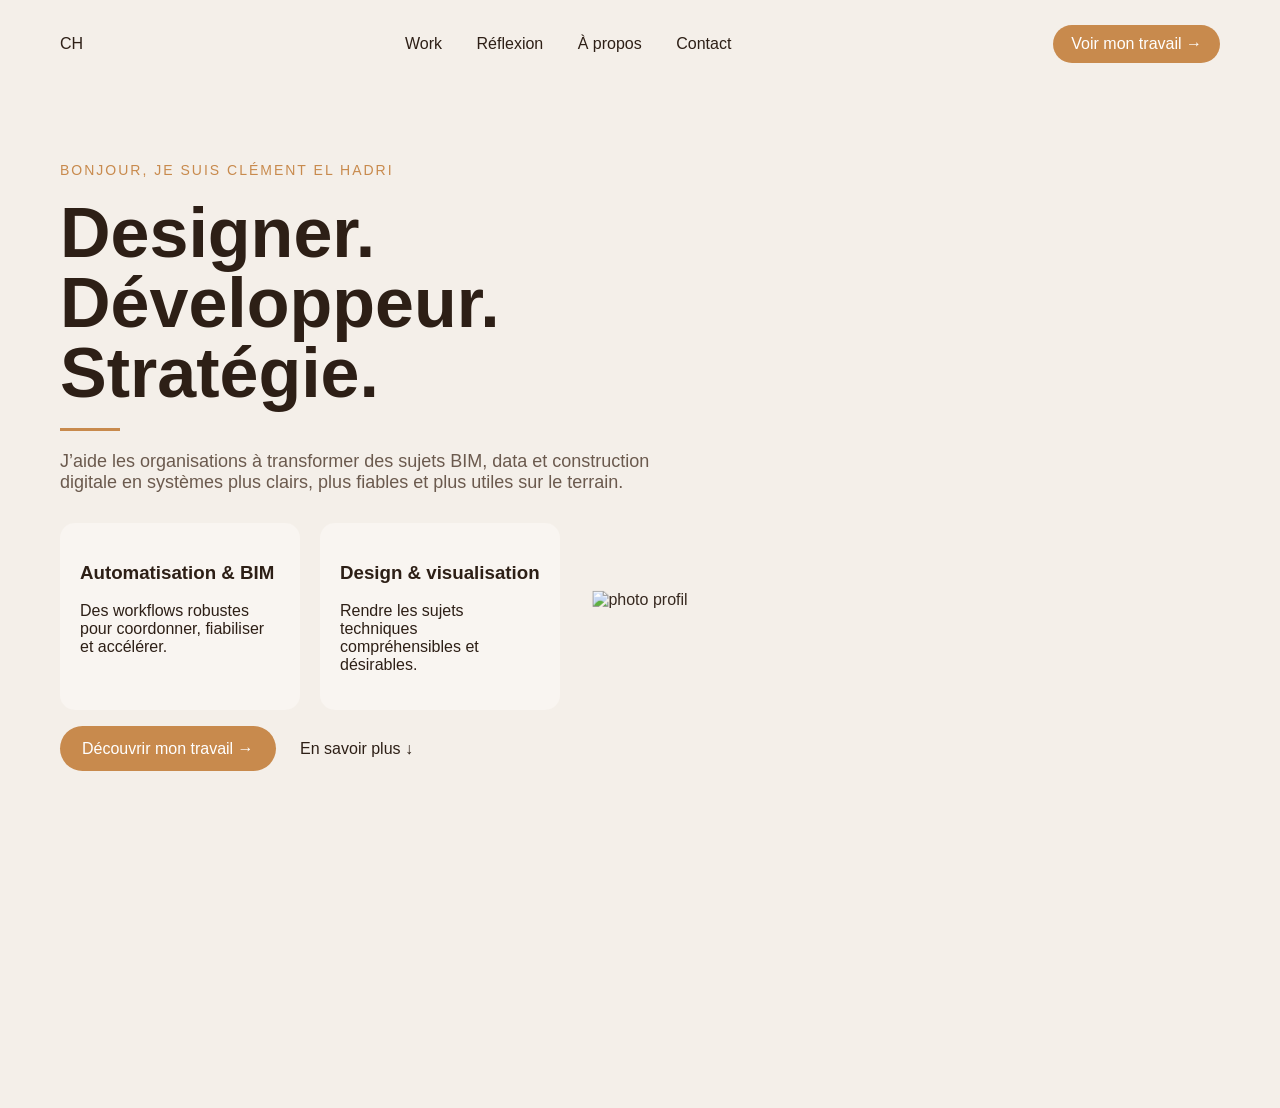
==== commit 5b86ce69: "Add files via upload" ====
--- a/index.html
+++ b/index.html
@@ -1,254 +1,65 @@
 <!DOCTYPE html>
 <html lang="fr">
 <head>
-  <meta charset="UTF-8" />
-  <meta name="viewport" content="width=device-width, initial-scale=1.0" />
-  <title>Clément El Hadri — Designer. Développeur. Stratégie.</title>
-  <meta name="description" content="Portfolio professionnel de Clément El Hadri : BIM, design de workflows, automatisation et innovation digitale pour la construction." />
-  <link rel="preconnect" href="https://fonts.googleapis.com" />
-  <link rel="preconnect" href="https://fonts.gstatic.com" crossorigin />
-  <link href="https://fonts.googleapis.com/css2?family=Inter:wght@400;500;600;700;800&display=swap" rel="stylesheet" />
-  <link rel="stylesheet" href="style.css" />
+<meta charset="UTF-8">
+<title>Clément El Hadri</title>
+<link rel="stylesheet" href="style.css">
 </head>
 <body>
-  <div class="site-shell">
-    <header class="site-header">
-      <div class="container nav">
-        <a href="index.html" class="logo-wrap" aria-label="Accueil">
-          <span class="logo-mark">ch</span>
-          <span class="logo-text">
-            <span class="logo-name">Clément El Hadri</span>
-            <span class="logo-role" data-fr="BIM • Data • Innovation" data-en="BIM • Data • Innovation">BIM • Data • Innovation</span>
-          </span>
-        </a>
 
-        <button class="nav-toggle" aria-label="Ouvrir le menu">
-          <span></span><span></span><span></span>
-        </button>
+<header class="navbar">
+<div class="logo">CH</div>
+<nav>
+<a href="#">Work</a>
+<a href="#">Réflexion</a>
+<a href="#">À propos</a>
+<a href="#">Contact</a>
+</nav>
+<a class="cta-nav" href="#">Voir mon travail →</a>
+</header>
 
-        <div class="nav-menu">
-          <nav class="nav-links">
-            <a href="projects.html" data-fr="Work" data-en="Work">Work</a>
-            <a href="thinking.html" data-fr="Réflexion" data-en="Thinking">Réflexion</a>
-            <a href="#about" data-fr="À propos" data-en="About">À propos</a>
-            <a href="#contact" data-fr="Contact" data-en="Contact">Contact</a>
-            <button class="lang-switch" id="langSwitch" aria-label="Changer la langue"><span>FR</span> | <span>EN</span></button>
-          </nav>
-          <a class="nav-cta" href="projects.html" data-fr="Voir mon travail ↗" data-en="See my work ↗">Voir mon travail ↗</a>
-        </div>
-      </div>
-    </header>
+<section class="hero">
 
-    <main>
-      <section class="container reveal">
-        <div class="hero-panel">
-          <div class="hero-grid">
-            <div class="hero-copy">
-              <p class="eyebrow" data-fr="Bonjour, je suis Clément El Hadri" data-en="Hello, I'm Clément El Hadri">Bonjour, je suis Clément El Hadri</p>
-              <h1>
-                <span data-fr="Designer." data-en="Designer.">Designer.</span>
-                <span data-fr="Développeur." data-en="Developer.">Développeur.</span>
-                <span data-fr="Stratégie." data-en="Strategy.">Stratégie.</span>
-              </h1>
-              <div class="hero-line"></div>
-              <p class="hero-intro" data-fr="J’aide les organisations à transformer des sujets BIM, data et construction digitale en systèmes plus clairs, plus fiables et plus utiles sur le terrain." data-en="I help teams turn BIM, data and digital construction challenges into clearer, more reliable and more useful systems.">
-                J’aide les organisations à transformer des sujets BIM, data et construction digitale en systèmes plus clairs, plus fiables et plus utiles sur le terrain.
-              </p>
+<div class="hero-image">
+<img src="profile.png" alt="photo profil">
+</div>
 
-              <div class="expertise-grid">
-                <article class="expertise-card">
-                  <div class="card-icon">
-                    <svg viewBox="0 0 24 24" fill="none" stroke="currentColor" stroke-width="1.8"><path d="M8 8 3 12l5 4"/><path d="M16 8l5 4-5 4"/><path d="m14 4-4 16"/></svg>
-                  </div>
-                  <div>
-                    <h3 data-fr="Automatisation & BIM" data-en="Automation & BIM">Automatisation & BIM</h3>
-                    <p data-fr="Des workflows robustes pour coordonner, fiabiliser et accélérer la production sur projets complexes." data-en="Robust workflows to coordinate, secure and accelerate delivery on complex projects.">Des workflows robustes pour coordonner, fiabiliser et accélérer la production sur projets complexes.</p>
-                  </div>
-                </article>
+<div class="hero-content">
+<p class="intro">BONJOUR, JE SUIS CLÉMENT EL HADRI</p>
 
-                <article class="expertise-card">
-                  <div class="card-icon">
-                    <svg viewBox="0 0 24 24" fill="none" stroke="currentColor" stroke-width="1.8"><path d="M12 3 4 7.5v9L12 21l8-4.5v-9L12 3Z"/><path d="M4 7.5 12 12l8-4.5"/><path d="M12 12v9"/></svg>
-                  </div>
-                  <div>
-                    <h3 data-fr="Design & visualisation" data-en="Design & visualisation">Design & visualisation</h3>
-                    <p data-fr="Des interfaces, représentations et supports qui rendent les sujets techniques compréhensibles et désirables." data-en="Interfaces and visuals that make technical work understandable and engaging.">Des interfaces, représentations et supports qui rendent les sujets techniques compréhensibles et désirables.</p>
-                  </div>
-                </article>
-              </div>
+<h1>
+Designer.<br>
+Développeur.<br>
+Stratégie.
+</h1>
 
-              <div class="hero-actions">
-                <a class="primary-btn" href="projects.html" data-fr="Découvrir mon travail ↗" data-en="Discover my work ↗">Découvrir mon travail ↗</a>
-                <a class="secondary-btn" href="#about" data-fr="En savoir plus ↓" data-en="Learn more ↓">En savoir plus ↓</a>
-              </div>
-            </div>
+<div class="line"></div>
 
-            <div class="hero-visual">
-              <div class="visual-glow"></div>
-              <div class="portrait-frame">
-                <img class="profile-portrait" src="profile-portrait.png" alt="Portrait de Clément El Hadri" />
-              </div>
-            </div>
-          </div>
+<p class="description">
+J’aide les organisations à transformer des sujets BIM, data et construction digitale
+en systèmes plus clairs, plus fiables et plus utiles sur le terrain.
+</p>
 
-          <div class="hero-footer contact-panel">
-            <div class="info-pill">
-              <div class="card-icon">
-                <svg viewBox="0 0 24 24" fill="none" stroke="currentColor" stroke-width="1.8"><path d="M12 21s7-4.35 7-11a7 7 0 0 0-14 0c0 6.65 7 11 7 11Z"/><circle cx="12" cy="10" r="2.5"/></svg>
-              </div>
-              <div>
-                <strong data-fr="Basé en Île-de-France" data-en="Based in Paris region">Basé en Île-de-France</strong>
-                <span data-fr="Disponible pour missions et collaborations" data-en="Available for projects and collaborations">Disponible pour missions et collaborations</span>
-              </div>
-            </div>
-            <div class="info-pill">
-              <div class="card-icon">
-                <svg viewBox="0 0 24 24" fill="none" stroke="currentColor" stroke-width="1.8"><path d="m3 11 18-8-8 18-2-8-8-2Z"/></svg>
-              </div>
-              <div>
-                <strong data-fr="Ouvert aux nouvelles opportunités" data-en="Open to new opportunities">Ouvert aux nouvelles opportunités</strong>
-                <span data-fr="CDI, mission freelance ou innovation produit" data-en="Permanent role, freelance mission or product innovation">CDI, mission freelance ou innovation produit</span>
-              </div>
-            </div>
-            <div class="info-pill">
-              <div class="card-icon">
-                <svg viewBox="0 0 24 24" fill="none" stroke="currentColor" stroke-width="1.8"><rect x="3" y="5" width="18" height="14" rx="2"/><path d="m4 7 8 6 8-6"/></svg>
-              </div>
-              <div>
-                <strong>contact@example.com</strong>
-                <span data-fr="Réponse sous 24 h" data-en="Reply within 24 hours">Réponse sous 24 h</span>
-              </div>
-            </div>
-          </div>
-        </div>
-      </section>
+<div class="cards">
+<div class="card">
+<h3>Automatisation & BIM</h3>
+<p>Des workflows robustes pour coordonner, fiabiliser et accélérer.</p>
+</div>
 
-      <section class="section" id="about">
-        <div class="container reveal">
-          <div class="section-header">
-            <div>
-              <p class="eyebrow" data-fr="Positionnement" data-en="Positioning">Positionnement</p>
-              <h2 data-fr="Une approche hybride entre production, système et expérience." data-en="A hybrid approach between delivery, systems and experience.">Une approche hybride entre production, système et expérience.</h2>
-            </div>
-            <p data-fr="Je travaille à l’intersection du BIM, de la coordination, de l’automatisation et de la communication de projet. Mon objectif : faire gagner en clarté, en performance et en qualité d’exécution." data-en="I work at the intersection of BIM, coordination, automation and project communication, with a focus on clarity, performance and execution quality.">Je travaille à l’intersection du BIM, de la coordination, de l’automatisation et de la communication de projet. Mon objectif : faire gagner en clarté, en performance et en qualité d’exécution.</p>
-          </div>
+<div class="card">
+<h3>Design & visualisation</h3>
+<p>Rendre les sujets techniques compréhensibles et désirables.</p>
+</div>
+</div>
 
-          <div class="stats-grid">
-            <article class="stat-card">
-              <h3>5+</h3>
-              <p data-fr="Années d’expérience sur des projets BIM, coordination et digitalisation dans le secteur de la construction." data-en="Years of experience across BIM, coordination and digitalisation in the construction sector.">Années d’expérience sur des projets BIM, coordination et digitalisation dans le secteur de la construction.</p>
-            </article>
-            <article class="stat-card">
-              <h3 data-fr="Vision terrain" data-en="Field mindset">Vision terrain</h3>
-              <p data-fr="Des solutions pensées pour être réellement exploitables par les équipes projet, pas seulement élégantes sur le papier." data-en="Solutions designed to be truly usable by project teams, not just elegant on paper.">Des solutions pensées pour être réellement exploitables par les équipes projet, pas seulement élégantes sur le papier.</p>
-            </article>
-            <article class="stat-card">
-              <h3 data-fr="Culture système" data-en="Systems culture">Culture système</h3>
-              <p data-fr="Structuration des données, logique de process, qualité visuelle et mise en forme claire des livrables." data-en="Data structure, process thinking, visual quality and clear deliverable design.">Structuration des données, logique de process, qualité visuelle et mise en forme claire des livrables.</p>
-            </article>
-          </div>
-        </div>
-      </section>
+<div class="actions">
+<a class="btn-primary" href="#">Découvrir mon travail →</a>
+<a class="btn-secondary" href="#">En savoir plus ↓</a>
+</div>
 
-      <section class="section">
-        <div class="container reveal">
-          <div class="section-header">
-            <div>
-              <p class="eyebrow" data-fr="Projets sélectionnés" data-en="Selected work">Projets sélectionnés</p>
-              <h2 data-fr="Des projets où la méthode crée de la valeur concrète." data-en="Projects where method creates concrete value.">Des projets où la méthode crée de la valeur concrète.</h2>
-            </div>
-            <a class="ghost-link" href="projects.html" data-fr="Voir tous les projets" data-en="View all projects">Voir tous les projets</a>
-          </div>
+</div>
 
-          <div class="projects-grid">
-            <article class="project-card">
-              <div class="project-thumb" style="--thumb-bg: linear-gradient(135deg, #ead8c2 0%, #f7eee5 100%);"></div>
-              <div class="project-meta"><span class="meta-tag">BIM</span><span class="meta-tag">Coordination</span><span class="meta-tag">Healthcare</span></div>
-              <h3 data-fr="Infrastructure hospitalière" data-en="Healthcare infrastructure">Infrastructure hospitalière</h3>
-              <p data-fr="Pilotage BIM et coordination multi-acteurs sur un environnement technique à fortes contraintes." data-en="BIM leadership and multi-stakeholder coordination on a high-constraint technical environment.">Pilotage BIM et coordination multi-acteurs sur un environnement technique à fortes contraintes.</p>
-              <a class="project-link" href="project-healthcare.html" data-fr="Voir l’étude de cas →" data-en="View case study →">Voir l’étude de cas →</a>
-            </article>
+</section>
 
-            <article class="project-card">
-              <div class="project-thumb" style="--thumb-bg: linear-gradient(135deg, #ead2c7 0%, #f7ede7 100%);"></div>
-              <div class="project-meta"><span class="meta-tag">Infrastructure</span><span class="meta-tag">Transport</span><span class="meta-tag">Data</span></div>
-              <h3 data-fr="Infrastructure de transport" data-en="Transport infrastructure">Infrastructure de transport</h3>
-              <p data-fr="Mise en place de standards, contrôle de qualité et structuration des flux d’informations." data-en="Standards implementation, quality control and information flow structuring.">Mise en place de standards, contrôle de qualité et structuration des flux d’informations.</p>
-              <a class="project-link" href="project-transport.html" data-fr="Voir l’étude de cas →" data-en="View case study →">Voir l’étude de cas →</a>
-            </article>
-          </div>
-        </div>
-      </section>
-
-      <section class="section">
-        <div class="container reveal">
-          <div class="section-header">
-            <div>
-              <p class="eyebrow" data-fr="Valeur ajoutée" data-en="Added value">Valeur ajoutée</p>
-              <h2 data-fr="Ce que j’apporte à une équipe ou à un projet." data-en="What I bring to a team or a project.">Ce que j’apporte à une équipe ou à un projet.</h2>
-            </div>
-          </div>
-          <div class="values-grid">
-            <article class="value-card">
-              <h3 data-fr="Clarté" data-en="Clarity">Clarté</h3>
-              <p data-fr="Je simplifie les environnements complexes pour rendre les décisions, les échanges et les livrables plus lisibles." data-en="I simplify complex environments so decisions, exchanges and deliverables become easier to read.">Je simplifie les environnements complexes pour rendre les décisions, les échanges et les livrables plus lisibles.</p>
-            </article>
-            <article class="value-card">
-              <h3 data-fr="Fiabilité" data-en="Reliability">Fiabilité</h3>
-              <p data-fr="Je structure des systèmes et des méthodes qui tiennent dans le temps et sécurisent la production." data-en="I structure methods and systems that last over time and secure delivery.">Je structure des systèmes et des méthodes qui tiennent dans le temps et sécurisent la production.</p>
-            </article>
-            <article class="value-card">
-              <h3 data-fr="Impact visuel" data-en="Visual impact">Impact visuel</h3>
-              <p data-fr="Je soigne la manière de présenter les sujets techniques pour mieux convaincre et mieux embarquer les parties prenantes." data-en="I care about how technical topics are presented to create alignment and buy-in.">Je soigne la manière de présenter les sujets techniques pour mieux convaincre et mieux embarquer les parties prenantes.</p>
-            </article>
-          </div>
-        </div>
-      </section>
-
-      <section class="section" id="contact">
-        <div class="container reveal">
-          <div class="contact-panel">
-            <div class="contact-grid">
-              <div class="contact-copy">
-                <p class="eyebrow" data-fr="Contact" data-en="Contact">Contact</p>
-                <h2 data-fr="Discutons de votre prochain projet." data-en="Let's discuss your next project.">Discutons de votre prochain projet.</h2>
-                <p data-fr="Que ce soit pour un rôle en entreprise, une mission freelance ou un sujet d’innovation BIM / data, je suis toujours partant pour échanger sur des enjeux concrets et des systèmes bien conçus." data-en="Whether it's for a permanent role, a freelance mission or a BIM/data innovation topic, I'm always happy to discuss concrete challenges and well-designed systems.">Que ce soit pour un rôle en entreprise, une mission freelance ou un sujet d’innovation BIM / data, je suis toujours partant pour échanger sur des enjeux concrets et des systèmes bien conçus.</p>
-                <div class="hero-actions">
-                  <a class="primary-btn" href="mailto:contact@example.com">Envoyer un email</a>
-                  <a class="secondary-btn" href="projects.html" data-fr="Voir les projets" data-en="View projects">Voir les projets</a>
-                </div>
-              </div>
-
-              <div class="contact-copy">
-                <div class="contact-card">
-                  <strong>Email</strong>
-                  <a href="mailto:contact@example.com">contact@example.com</a>
-                  <p data-fr="À remplacer par votre adresse professionnelle." data-en="Replace with your professional address.">À remplacer par votre adresse professionnelle.</p>
-                </div>
-                <div class="contact-card">
-                  <strong>LinkedIn</strong>
-                  <a href="https://linkedin.com/in/tonprofil" target="_blank" rel="noreferrer">linkedin.com/in/tonprofil</a>
-                  <p data-fr="Ajoutez votre profil LinkedIn ici." data-en="Add your LinkedIn profile here.">Ajoutez votre profil LinkedIn ici.</p>
-                </div>
-                <div class="contact-card">
-                  <strong data-fr="Disponibilité" data-en="Availability">Disponibilité</strong>
-                  <p data-fr="Ouvert aux opportunités en BIM, innovation, coordination digitale et automatisation." data-en="Open to opportunities in BIM, innovation, digital coordination and automation.">Ouvert aux opportunités en BIM, innovation, coordination digitale et automatisation.</p>
-                </div>
-              </div>
-            </div>
-          </div>
-        </div>
-      </section>
-    </main>
-
-    <footer class="footer">
-      <div class="container footer-bar">
-        <span>© 2026 Clément El Hadri</span>
-        <span data-fr="Portfolio — BIM • Data • Innovation" data-en="Portfolio — BIM • Data • Innovation">Portfolio — BIM • Data • Innovation</span>
-      </div>
-    </footer>
-  </div>
-
-  <script src="script.js"></script>
 </body>
 </html>
--- a/style.css
+++ b/style.css
@@ -1,806 +1,108 @@
-:root {
-  --bg: #f6efe5;
-  --bg-soft: #fbf7f1;
-  --surface: rgba(255, 251, 245, 0.82);
-  --surface-strong: #fffaf3;
-  --line: rgba(110, 74, 33, 0.14);
-  --line-strong: rgba(110, 74, 33, 0.22);
-  --text: #21160f;
-  --text-soft: #655446;
-  --accent: #c98a4a;
-  --accent-strong: #a66425;
-  --shadow: 0 22px 60px rgba(101, 66, 31, 0.12);
-  --radius-xl: 32px;
-  --radius-lg: 22px;
-  --radius-md: 16px;
-  --container: 1280px;
-  --transition: 0.32s ease;
+body {
+margin: 0;
+font-family: Arial, sans-serif;
+background: #f4efe9;
+color: #2d1f16;
 }
 
-* {
-  margin: 0;
-  padding: 0;
-  box-sizing: border-box;
+.navbar {
+display: flex;
+justify-content: space-between;
+align-items: center;
+padding: 25px 60px;
 }
 
-html {
-  scroll-behavior: smooth;
+.navbar nav a {
+margin: 0 15px;
+text-decoration: none;
+color: #2d1f16;
 }
 
-body {
-  font-family: "Inter", system-ui, sans-serif;
-  color: var(--text);
-  background:
-    radial-gradient(circle at 8% 12%, rgba(225, 184, 130, 0.22), transparent 22%),
-    radial-gradient(circle at 84% 18%, rgba(200, 138, 74, 0.16), transparent 26%),
-    linear-gradient(180deg, #f8f1e8 0%, #f4ebdf 52%, #f8f4ed 100%);
-  line-height: 1.6;
-  min-height: 100vh;
+.cta-nav {
+background: #c88a4d;
+color: white;
+padding: 10px 18px;
+border-radius: 20px;
+text-decoration: none;
 }
 
-a {
-  color: inherit;
-  text-decoration: none;
+.hero {
+position: relative;
+height: 100vh;
+padding: 60px;
+overflow: hidden;
 }
 
-img {
-  max-width: 100%;
-  display: block;
+.hero-image {
+position: absolute;
+top: 50%;
+left: 50%;
+transform: translate(-50%, -40%);
+z-index: 1;
 }
 
-button,
-input,
-textarea {
-  font: inherit;
+.hero-image img {
+width: 450px;
+opacity: 0.95;
 }
 
-.container {
-  width: min(calc(100% - 32px), var(--container));
-  margin: 0 auto;
+.hero-content {
+position: relative;
+z-index: 2;
+max-width: 600px;
 }
 
-.site-shell {
-  padding: 18px 0 28px;
+.intro {
+font-size: 14px;
+letter-spacing: 2px;
+color: #c88a4d;
 }
 
-.site-header {
-  position: sticky;
-  top: 0;
-  z-index: 100;
-  padding: 8px 0 18px;
-  backdrop-filter: blur(14px);
+h1 {
+font-size: 70px;
+line-height: 1;
+margin: 20px 0;
 }
 
-.nav {
-  display: flex;
-  align-items: center;
-  justify-content: space-between;
-  gap: 20px;
-  border: 1px solid var(--line-strong);
-  background: rgba(250, 244, 235, 0.76);
-  border-radius: 26px;
-  min-height: 80px;
-  padding: 12px 14px 12px 22px;
-  box-shadow: var(--shadow);
+.line {
+width: 60px;
+height: 3px;
+background: #c88a4d;
+margin: 20px 0;
 }
 
-.logo-mark {
-  display: inline-flex;
-  align-items: center;
-  justify-content: center;
-  width: 48px;
-  height: 48px;
-  border-radius: 14px;
-  background: linear-gradient(180deg, #d7a46d 0%, #bf7f42 100%);
-  color: #fff;
-  font-weight: 800;
-  letter-spacing: -0.04em;
+.description {
+font-size: 18px;
+color: #6b5a4e;
 }
 
-.logo-wrap {
-  display: flex;
-  align-items: center;
-  gap: 14px;
+.cards {
+display: flex;
+gap: 20px;
+margin-top: 30px;
 }
 
-.logo-text {
-  display: flex;
-  flex-direction: column;
-  line-height: 1.1;
+.card {
+background: #f9f5f1;
+padding: 20px;
+border-radius: 15px;
+width: 200px;
 }
 
-.logo-name {
-  font-size: 0.95rem;
-  font-weight: 700;
+.actions {
+margin-top: 30px;
 }
 
-.logo-role {
-  font-size: 0.78rem;
-  color: var(--text-soft);
+.btn-primary {
+background: #c88a4d;
+color: white;
+padding: 14px 22px;
+border-radius: 25px;
+text-decoration: none;
 }
 
-.nav-menu {
-  display: flex;
-  align-items: center;
-  gap: 12px;
+.btn-secondary {
+margin-left: 20px;
+color: #2d1f16;
+text-decoration: none;
 }
-
-.nav-links {
-  display: flex;
-  align-items: center;
-  gap: 6px;
-  border: 1px solid var(--line);
-  background: rgba(255,255,255,0.46);
-  border-radius: 999px;
-  padding: 6px;
-}
-
-.nav-links a,
-.lang-switch,
-.ghost-link {
-  border: 0;
-  background: transparent;
-  color: var(--text);
-  padding: 12px 18px;
-  border-radius: 999px;
-  font-size: 0.92rem;
-  font-weight: 600;
-  cursor: pointer;
-  transition: var(--transition);
-}
-
-.nav-links a:hover,
-.lang-switch:hover,
-.ghost-link:hover {
-  background: rgba(201, 138, 74, 0.12);
-}
-
-.nav-cta,
-.primary-btn {
-  display: inline-flex;
-  align-items: center;
-  justify-content: center;
-  gap: 10px;
-  border-radius: 999px;
-  padding: 14px 22px;
-  font-weight: 700;
-  border: 1px solid rgba(168, 104, 41, 0.38);
-  background: linear-gradient(180deg, #d6a067 0%, #bc7c3e 100%);
-  color: #fffaf4;
-  box-shadow: 0 14px 28px rgba(188, 124, 62, 0.24);
-  transition: transform var(--transition), box-shadow var(--transition), filter var(--transition);
-}
-
-.nav-cta:hover,
-.primary-btn:hover {
-  transform: translateY(-2px);
-  box-shadow: 0 18px 36px rgba(188, 124, 62, 0.28);
-  filter: saturate(1.04);
-}
-
-.secondary-btn {
-  display: inline-flex;
-  align-items: center;
-  gap: 10px;
-  font-weight: 700;
-  color: var(--text);
-  padding: 14px 10px;
-}
-
-.nav-toggle {
-  display: none;
-  width: 46px;
-  height: 46px;
-  border: 1px solid var(--line);
-  background: rgba(255,255,255,0.7);
-  border-radius: 14px;
-  cursor: pointer;
-}
-
-.nav-toggle span {
-  display: block;
-  width: 22px;
-  height: 2px;
-  background: var(--text);
-  margin: 5px auto;
-  border-radius: 999px;
-}
-
-.hero-panel,
-.page-panel,
-.project-panel,
-.thought-card,
-.contact-panel,
-.stat-card,
-.expertise-card,
-.project-card,
-.insight-card,
-.value-card {
-  border: 1px solid var(--line);
-  background: linear-gradient(180deg, rgba(255,252,247,0.76) 0%, rgba(255,248,239,0.68) 100%);
-  box-shadow: var(--shadow);
-  backdrop-filter: blur(16px);
-}
-
-.hero-panel {
-  border-radius: 38px;
-  padding: 30px;
-  position: relative;
-  overflow: hidden;
-}
-
-.hero-grid {
-  display: grid;
-  grid-template-columns: 1.04fr 0.96fr;
-  align-items: end;
-  gap: 30px;
-  min-height: calc(100vh - 145px);
-}
-
-.hero-copy {
-  padding: 36px 20px 10px 18px;
-  max-width: 640px;
-}
-
-.eyebrow {
-  display: inline-flex;
-  letter-spacing: 0.16em;
-  text-transform: uppercase;
-  color: var(--accent-strong);
-  font-size: 0.88rem;
-  font-weight: 700;
-  margin-bottom: 22px;
-}
-
-.hero-copy h1,
-.page-hero h1,
-.project-hero h1 {
-  font-size: clamp(3.2rem, 7vw, 6.2rem);
-  line-height: 0.94;
-  letter-spacing: -0.06em;
-  max-width: 11ch;
-}
-
-.hero-line {
-  width: 76px;
-  height: 4px;
-  border-radius: 999px;
-  background: linear-gradient(90deg, #d8a56d 0%, #b97032 100%);
-  margin: 30px 0;
-}
-
-.hero-intro,
-.page-lead,
-.project-summary,
-.text-block p,
-.insight-card p,
-.project-card p,
-.detail-copy p,
-.contact-copy p,
-.value-card p,
-.stat-card p,
-.expertise-card p {
-  color: var(--text-soft);
-}
-
-.hero-intro {
-  font-size: clamp(1.1rem, 1.7vw, 1.55rem);
-  max-width: 30ch;
-}
-
-.expertise-grid {
-  display: grid;
-  grid-template-columns: repeat(2, minmax(0, 1fr));
-  gap: 18px;
-  margin-top: 30px;
-}
-
-.expertise-card,
-.stat-card,
-.value-card,
-.project-card,
-.insight-card,
-.thought-card {
-  border-radius: var(--radius-lg);
-  padding: 22px;
-}
-
-.expertise-card {
-  display: flex;
-  gap: 16px;
-  min-height: 152px;
-}
-
-.card-icon {
-  width: 48px;
-  height: 48px;
-  border-radius: 14px;
-  background: rgba(201, 138, 74, 0.13);
-  color: var(--accent-strong);
-  display: grid;
-  place-items: center;
-  flex-shrink: 0;
-}
-
-.card-icon svg {
-  width: 24px;
-  height: 24px;
-}
-
-.expertise-card h3,
-.value-card h3,
-.project-card h3,
-.insight-card h3,
-.thought-card h3,
-.stat-card h3 {
-  font-size: 1.35rem;
-  line-height: 1.15;
-  margin-bottom: 10px;
-}
-
-.hero-actions {
-  display: flex;
-  align-items: center;
-  flex-wrap: wrap;
-  gap: 18px;
-  margin-top: 30px;
-}
-
-.hero-visual {
-  position: relative;
-  min-height: 100%;
-  display: flex;
-  align-items: end;
-  justify-content: center;
-}
-
-.visual-glow {
-  position: absolute;
-  inset: 10% 12% 12% 8%;
-  background: radial-gradient(circle at center, rgba(201, 138, 74, 0.28), rgba(255, 244, 230, 0) 66%);
-  filter: blur(18px);
-}
-
-.portrait-frame {
-  position: relative;
-  width: min(100%, 700px);
-  display: flex;
-  justify-content: center;
-  align-items: end;
-}
-
-.portrait-frame::after {
-  content: "";
-  position: absolute;
-  inset: auto 8% 0 8%;
-  height: 18%;
-  background: radial-gradient(circle at center, rgba(117, 73, 33, 0.2), transparent 70%);
-  filter: blur(20px);
-}
-
-.profile-portrait {
-  position: relative;
-  z-index: 2;
-  width: min(100%, 680px);
-  max-height: 82vh;
-  object-fit: contain;
-  object-position: center bottom;
-  filter: drop-shadow(0 22px 38px rgba(106, 67, 28, 0.16));
-}
-
-.hero-footer {
-  margin-top: 24px;
-  display: grid;
-  grid-template-columns: repeat(3, minmax(0, 1fr));
-  gap: 0;
-  border-radius: 26px;
-  overflow: hidden;
-}
-
-.info-pill {
-  display: flex;
-  gap: 16px;
-  padding: 22px 24px;
-  align-items: center;
-  min-height: 112px;
-  border-right: 1px solid var(--line);
-}
-
-.info-pill:last-child {
-  border-right: 0;
-}
-
-.info-pill strong {
-  display: block;
-  font-size: 1rem;
-}
-
-.info-pill span {
-  color: var(--text-soft);
-  font-size: 0.95rem;
-}
-
-.section {
-  padding: 34px 0;
-}
-
-.section-header {
-  display: flex;
-  justify-content: space-between;
-  gap: 24px;
-  align-items: end;
-  margin-bottom: 24px;
-}
-
-.section-header h2 {
-  font-size: clamp(2rem, 4vw, 3.5rem);
-  line-height: 0.96;
-  letter-spacing: -0.05em;
-}
-
-.section-header p {
-  max-width: 540px;
-  color: var(--text-soft);
-}
-
-.stats-grid,
-.values-grid,
-.projects-grid,
-.insights-grid,
-.thought-grid,
-.detail-grid {
-  display: grid;
-  gap: 20px;
-}
-
-.stats-grid,
-.values-grid,
-.insights-grid,
-.thought-grid {
-  grid-template-columns: repeat(3, minmax(0, 1fr));
-}
-
-.projects-grid {
-  grid-template-columns: repeat(2, minmax(0, 1fr));
-}
-
-.project-card {
-  display: grid;
-  gap: 18px;
-}
-
-.project-thumb {
-  aspect-ratio: 16 / 10;
-  border-radius: 18px;
-  background: linear-gradient(135deg, rgba(201,138,74,0.18), rgba(255,255,255,0.4)), var(--thumb-bg, #e8dbc8);
-  border: 1px solid rgba(110,74,33,0.12);
-  overflow: hidden;
-  position: relative;
-}
-
-.project-thumb::before,
-.project-thumb::after {
-  content: "";
-  position: absolute;
-  border-radius: 999px;
-  background: rgba(255,255,255,0.44);
-}
-
-.project-thumb::before {
-  width: 42%;
-  height: 42%;
-  top: 14%;
-  right: 10%;
-}
-
-.project-thumb::after {
-  width: 62%;
-  height: 16%;
-  bottom: 14%;
-  left: 10%;
-}
-
-.project-meta,
-.detail-list,
-.project-tags,
-.article-meta {
-  display: flex;
-  flex-wrap: wrap;
-  gap: 10px;
-}
-
-.meta-tag,
-.detail-list span,
-.project-tags span,
-.article-meta span {
-  border: 1px solid var(--line);
-  background: rgba(255,255,255,0.45);
-  border-radius: 999px;
-  padding: 8px 12px;
-  font-size: 0.86rem;
-  color: var(--text-soft);
-}
-
-.project-link,
-.back-link {
-  display: inline-flex;
-  align-items: center;
-  gap: 8px;
-  font-weight: 700;
-  color: var(--accent-strong);
-}
-
-.page-panel,
-.project-panel,
-.contact-panel {
-  border-radius: 34px;
-  padding: 26px;
-}
-
-.page-hero,
-.project-hero {
-  padding-top: 8px;
-}
-
-.page-hero-grid,
-.project-hero-grid,
-.contact-grid {
-  display: grid;
-  gap: 24px;
-  grid-template-columns: 1.05fr 0.95fr;
-}
-
-.page-side-card,
-.project-side-card {
-  border: 1px solid var(--line);
-  border-radius: 28px;
-  padding: 28px;
-  background: rgba(255,255,255,0.42);
-}
-
-.list-clean {
-  list-style: none;
-  display: grid;
-  gap: 12px;
-}
-
-.list-clean li {
-  padding-left: 18px;
-  position: relative;
-  color: var(--text-soft);
-}
-
-.list-clean li::before {
-  content: "";
-  position: absolute;
-  width: 8px;
-  height: 8px;
-  border-radius: 999px;
-  background: var(--accent);
-  left: 0;
-  top: 10px;
-}
-
-.text-block {
-  display: grid;
-  gap: 14px;
-}
-
-.text-block h2,
-.detail-copy h2,
-.contact-copy h2 {
-  font-size: clamp(1.7rem, 2.8vw, 2.4rem);
-  line-height: 1;
-  letter-spacing: -0.04em;
-  margin-bottom: 4px;
-}
-
-.detail-grid {
-  grid-template-columns: 1.05fr 0.95fr;
-  align-items: start;
-}
-
-.detail-copy,
-.detail-aside {
-  display: grid;
-  gap: 20px;
-}
-
-.detail-aside .value-card {
-  min-height: 190px;
-}
-
-.contact-panel {
-  margin-top: 22px;
-}
-
-.contact-grid {
-  align-items: start;
-}
-
-.contact-card {
-  border: 1px solid var(--line);
-  border-radius: 26px;
-  background: rgba(255,255,255,0.5);
-  padding: 22px;
-  display: grid;
-  gap: 10px;
-}
-
-.contact-card a {
-  color: var(--accent-strong);
-  font-weight: 700;
-}
-
-.footer {
-  padding: 28px 0 32px;
-}
-
-.footer-bar {
-  border: 1px solid var(--line);
-  border-radius: 24px;
-  padding: 16px 20px;
-  display: flex;
-  justify-content: space-between;
-  gap: 14px;
-  color: var(--text-soft);
-  background: rgba(255,255,255,0.46);
-}
-
-.reveal {
-  opacity: 0;
-  transform: translateY(30px);
-  transition: opacity 0.8s ease, transform 0.8s ease;
-}
-
-.reveal.visible {
-  opacity: 1;
-  transform: translateY(0);
-}
-
-@media (max-width: 1120px) {
-  .hero-grid,
-  .page-hero-grid,
-  .project-hero-grid,
-  .detail-grid,
-  .contact-grid,
-  .projects-grid,
-  .stats-grid,
-  .values-grid,
-  .insights-grid,
-  .thought-grid {
-    grid-template-columns: 1fr;
-  }
-
-  .hero-grid {
-    min-height: auto;
-  }
-
-  .hero-copy {
-    padding-right: 0;
-  }
-
-  .portrait-frame {
-    width: min(100%, 560px);
-    margin: 0 auto;
-  }
-
-  .hero-footer {
-    grid-template-columns: 1fr;
-  }
-
-  .info-pill {
-    border-right: 0;
-    border-bottom: 1px solid var(--line);
-  }
-
-  .info-pill:last-child {
-    border-bottom: 0;
-  }
-}
-
-@media (max-width: 920px) {
-  .nav-toggle {
-    display: block;
-  }
-
-  .nav-menu {
-    position: absolute;
-    top: calc(100% + 12px);
-    left: 16px;
-    right: 16px;
-    display: none;
-    flex-direction: column;
-    align-items: stretch;
-    gap: 12px;
-    padding: 14px;
-    border-radius: 22px;
-    border: 1px solid var(--line);
-    background: rgba(250, 244, 235, 0.97);
-    box-shadow: var(--shadow);
-  }
-
-  .nav-menu.active {
-    display: flex;
-  }
-
-  .nav-links {
-    flex-direction: column;
-    align-items: stretch;
-    border-radius: 22px;
-  }
-
-  .nav-links a,
-  .lang-switch,
-  .nav-cta {
-    width: 100%;
-    justify-content: center;
-  }
-
-  .site-header {
-    padding-bottom: 12px;
-  }
-
-  .section-header {
-    flex-direction: column;
-    align-items: start;
-  }
-}
-
-@media (max-width: 720px) {
-  .site-shell {
-    padding-top: 12px;
-  }
-
-  .nav {
-    min-height: 72px;
-    padding: 10px 12px 10px 16px;
-  }
-
-  .logo-role {
-    display: none;
-  }
-
-  .hero-panel,
-  .page-panel,
-  .project-panel,
-  .contact-panel {
-    padding: 20px;
-    border-radius: 28px;
-  }
-
-  .hero-copy {
-    padding: 18px 0 0;
-  }
-
-  .hero-copy h1,
-  .page-hero h1,
-  .project-hero h1 {
-    font-size: clamp(2.5rem, 14vw, 4.1rem);
-    max-width: 8ch;
-  }
-
-  .expertise-grid,
-  .projects-grid,
-  .stats-grid,
-  .values-grid,
-  .insights-grid,
-  .thought-grid {
-    grid-template-columns: 1fr;
-  }
-
-  .hero-actions {
-    flex-direction: column;
-    align-items: stretch;
-  }
-
-  .primary-btn,
-  .secondary-btn {
-    width: 100%;
-    justify-content: center;
-  }
-
-  .footer-bar {
-    flex-direction: column;
-  }
-}
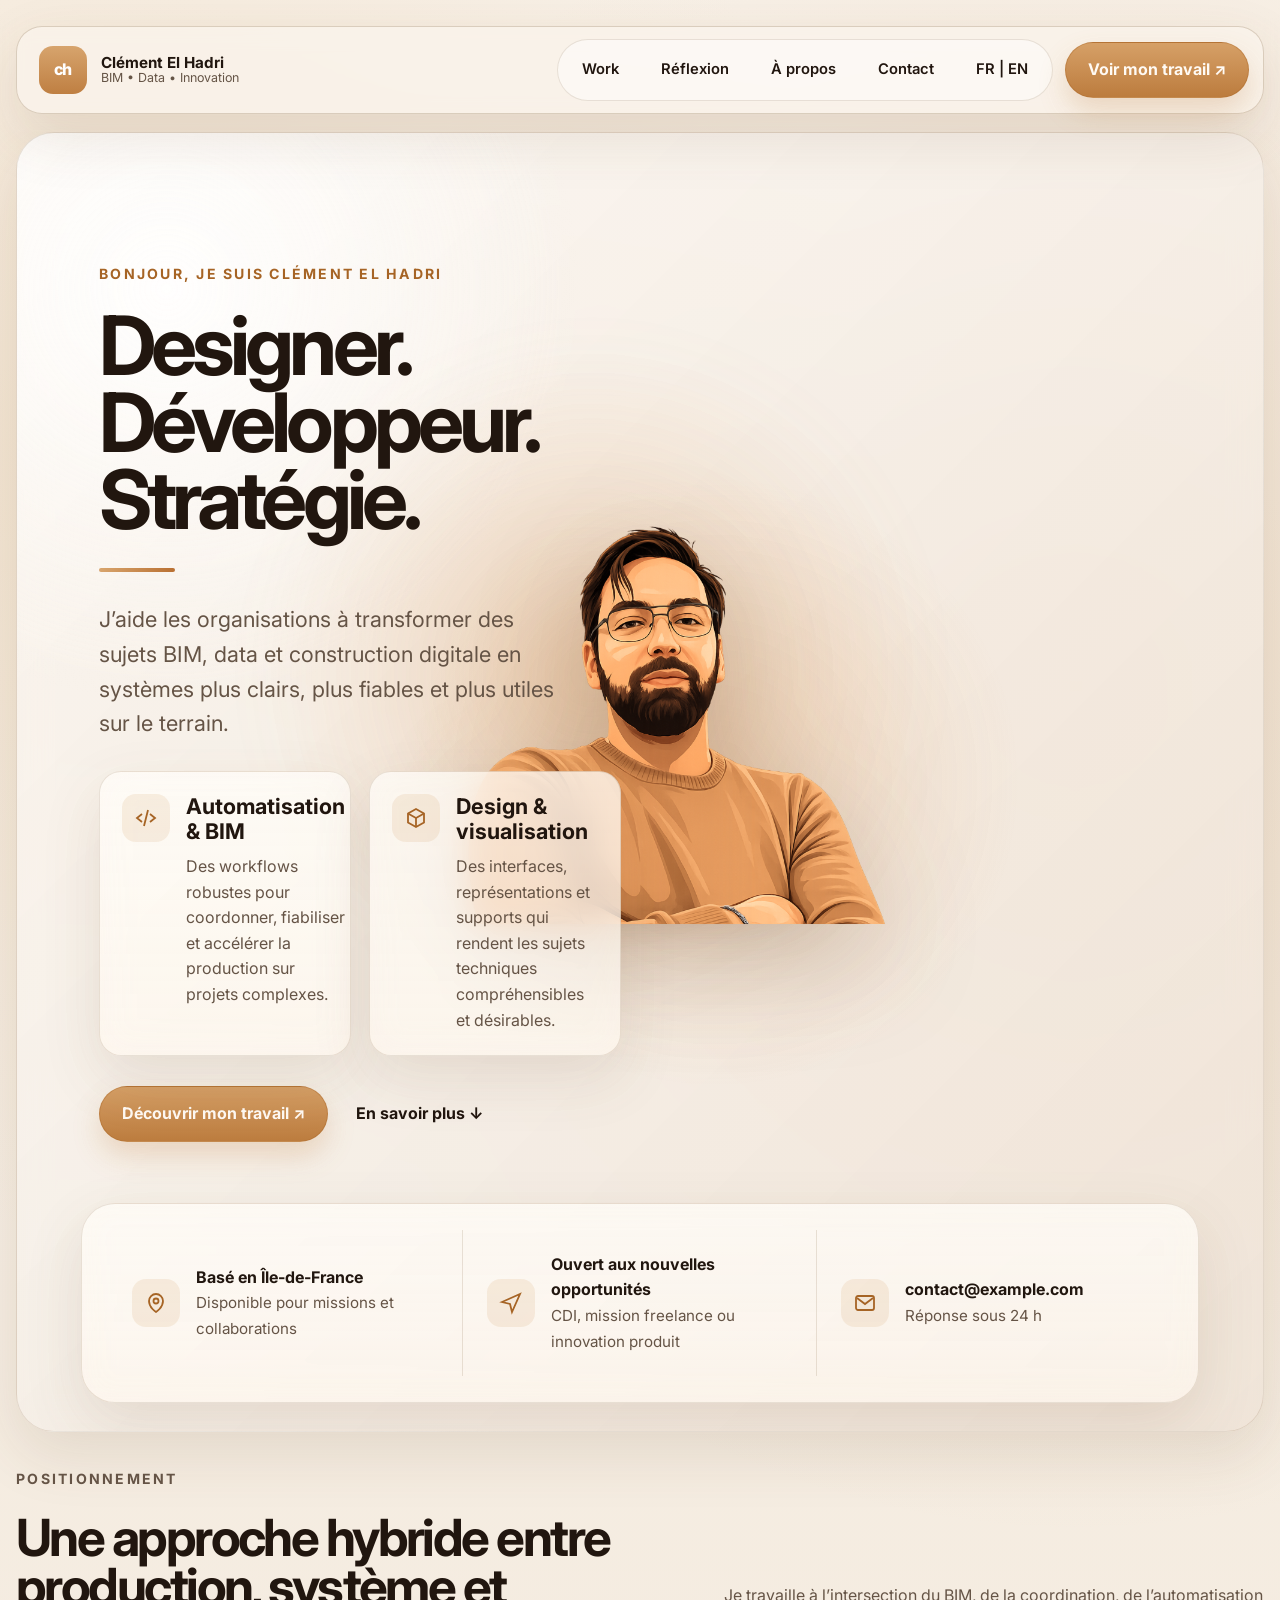
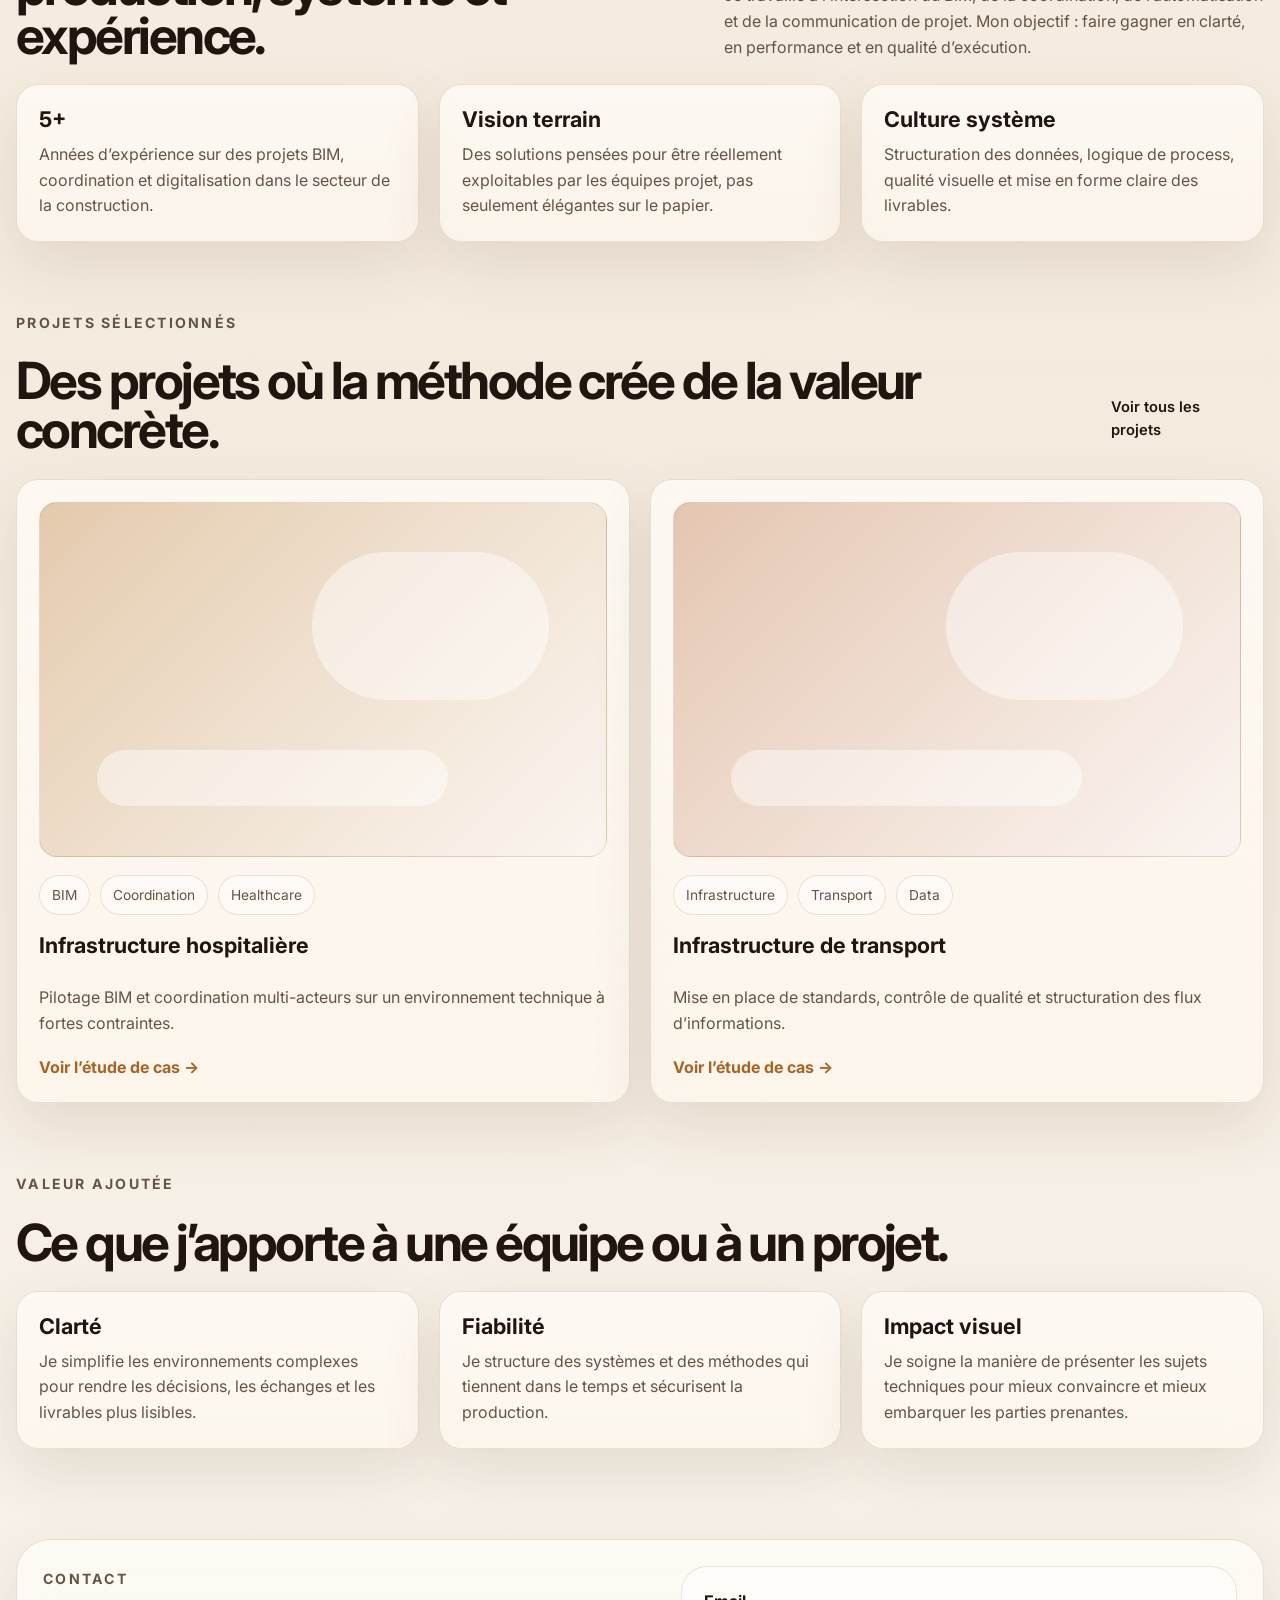
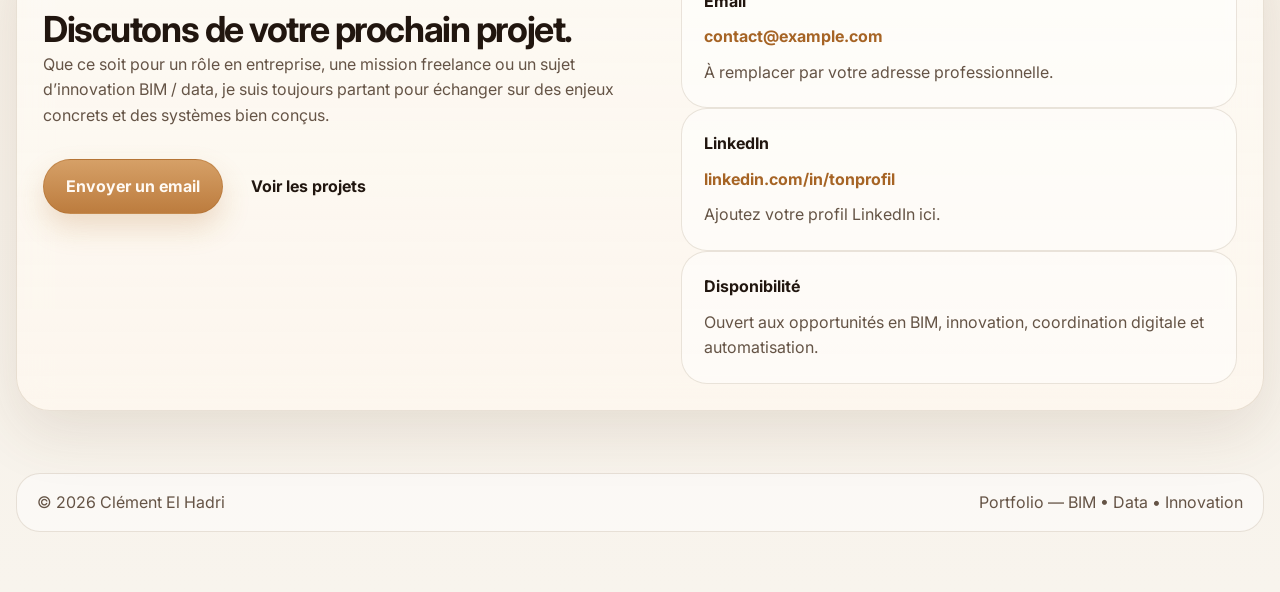
==== commit e5260d7a: "Add files via upload" ====
--- a/index.html
+++ b/index.html
@@ -1,65 +1,254 @@
 <!DOCTYPE html>
 <html lang="fr">
 <head>
-<meta charset="UTF-8">
-<title>Clément El Hadri</title>
-<link rel="stylesheet" href="style.css">
+  <meta charset="UTF-8" />
+  <meta name="viewport" content="width=device-width, initial-scale=1.0" />
+  <title>Clément El Hadri — Designer. Développeur. Stratégie.</title>
+  <meta name="description" content="Portfolio professionnel de Clément El Hadri : BIM, design de workflows, automatisation et innovation digitale pour la construction." />
+  <link rel="preconnect" href="https://fonts.googleapis.com" />
+  <link rel="preconnect" href="https://fonts.gstatic.com" crossorigin />
+  <link href="https://fonts.googleapis.com/css2?family=Inter:wght@400;500;600;700;800&display=swap" rel="stylesheet" />
+  <link rel="stylesheet" href="style.css" />
 </head>
 <body>
-
-<header class="navbar">
-<div class="logo">CH</div>
-<nav>
-<a href="#">Work</a>
-<a href="#">Réflexion</a>
-<a href="#">À propos</a>
-<a href="#">Contact</a>
-</nav>
-<a class="cta-nav" href="#">Voir mon travail →</a>
-</header>
-
-<section class="hero">
-
-<div class="hero-image">
-<img src="profile.png" alt="photo profil">
-</div>
-
-<div class="hero-content">
-<p class="intro">BONJOUR, JE SUIS CLÉMENT EL HADRI</p>
-
-<h1>
-Designer.<br>
-Développeur.<br>
-Stratégie.
-</h1>
-
-<div class="line"></div>
-
-<p class="description">
-J’aide les organisations à transformer des sujets BIM, data et construction digitale
-en systèmes plus clairs, plus fiables et plus utiles sur le terrain.
-</p>
-
-<div class="cards">
-<div class="card">
-<h3>Automatisation & BIM</h3>
-<p>Des workflows robustes pour coordonner, fiabiliser et accélérer.</p>
-</div>
-
-<div class="card">
-<h3>Design & visualisation</h3>
-<p>Rendre les sujets techniques compréhensibles et désirables.</p>
-</div>
-</div>
-
-<div class="actions">
-<a class="btn-primary" href="#">Découvrir mon travail →</a>
-<a class="btn-secondary" href="#">En savoir plus ↓</a>
-</div>
-
-</div>
-
-</section>
-
+  <div class="site-shell">
+    <header class="site-header">
+      <div class="container nav">
+        <a href="index.html" class="logo-wrap" aria-label="Accueil">
+          <span class="logo-mark">ch</span>
+          <span class="logo-text">
+            <span class="logo-name">Clément El Hadri</span>
+            <span class="logo-role" data-fr="BIM • Data • Innovation" data-en="BIM • Data • Innovation">BIM • Data • Innovation</span>
+          </span>
+        </a>
+
+        <button class="nav-toggle" aria-label="Ouvrir le menu">
+          <span></span><span></span><span></span>
+        </button>
+
+        <div class="nav-menu">
+          <nav class="nav-links">
+            <a href="projects.html" data-fr="Work" data-en="Work">Work</a>
+            <a href="thinking.html" data-fr="Réflexion" data-en="Thinking">Réflexion</a>
+            <a href="#about" data-fr="À propos" data-en="About">À propos</a>
+            <a href="#contact" data-fr="Contact" data-en="Contact">Contact</a>
+            <button class="lang-switch" id="langSwitch" aria-label="Changer la langue"><span>FR</span> | <span>EN</span></button>
+          </nav>
+          <a class="nav-cta" href="projects.html" data-fr="Voir mon travail ↗" data-en="See my work ↗">Voir mon travail ↗</a>
+        </div>
+      </div>
+    </header>
+
+    <main>
+      <section class="container reveal">
+        <div class="hero-panel">
+          <div class="hero-grid">
+            <div class="hero-copy">
+              <p class="eyebrow" data-fr="Bonjour, je suis Clément El Hadri" data-en="Hello, I'm Clément El Hadri">Bonjour, je suis Clément El Hadri</p>
+              <h1>
+                <span data-fr="Designer." data-en="Designer.">Designer.</span>
+                <span data-fr="Développeur." data-en="Developer.">Développeur.</span>
+                <span data-fr="Stratégie." data-en="Strategy.">Stratégie.</span>
+              </h1>
+              <div class="hero-line"></div>
+              <p class="hero-intro" data-fr="J’aide les organisations à transformer des sujets BIM, data et construction digitale en systèmes plus clairs, plus fiables et plus utiles sur le terrain." data-en="I help teams turn BIM, data and digital construction challenges into clearer, more reliable and more useful systems.">
+                J’aide les organisations à transformer des sujets BIM, data et construction digitale en systèmes plus clairs, plus fiables et plus utiles sur le terrain.
+              </p>
+
+              <div class="expertise-grid">
+                <article class="expertise-card">
+                  <div class="card-icon">
+                    <svg viewBox="0 0 24 24" fill="none" stroke="currentColor" stroke-width="1.8"><path d="M8 8 3 12l5 4"/><path d="M16 8l5 4-5 4"/><path d="m14 4-4 16"/></svg>
+                  </div>
+                  <div>
+                    <h3 data-fr="Automatisation & BIM" data-en="Automation & BIM">Automatisation & BIM</h3>
+                    <p data-fr="Des workflows robustes pour coordonner, fiabiliser et accélérer la production sur projets complexes." data-en="Robust workflows to coordinate, secure and accelerate delivery on complex projects.">Des workflows robustes pour coordonner, fiabiliser et accélérer la production sur projets complexes.</p>
+                  </div>
+                </article>
+
+                <article class="expertise-card">
+                  <div class="card-icon">
+                    <svg viewBox="0 0 24 24" fill="none" stroke="currentColor" stroke-width="1.8"><path d="M12 3 4 7.5v9L12 21l8-4.5v-9L12 3Z"/><path d="M4 7.5 12 12l8-4.5"/><path d="M12 12v9"/></svg>
+                  </div>
+                  <div>
+                    <h3 data-fr="Design & visualisation" data-en="Design & visualisation">Design & visualisation</h3>
+                    <p data-fr="Des interfaces, représentations et supports qui rendent les sujets techniques compréhensibles et désirables." data-en="Interfaces and visuals that make technical work understandable and engaging.">Des interfaces, représentations et supports qui rendent les sujets techniques compréhensibles et désirables.</p>
+                  </div>
+                </article>
+              </div>
+
+              <div class="hero-actions">
+                <a class="primary-btn" href="projects.html" data-fr="Découvrir mon travail ↗" data-en="Discover my work ↗">Découvrir mon travail ↗</a>
+                <a class="secondary-btn" href="#about" data-fr="En savoir plus ↓" data-en="Learn more ↓">En savoir plus ↓</a>
+              </div>
+            </div>
+
+            <div class="hero-visual">
+              <div class="visual-glow"></div>
+              <div class="portrait-frame">
+                <img class="profile-portrait" src="profile-portrait.png" alt="Portrait de Clément El Hadri" />
+              </div>
+            </div>
+          </div>
+
+          <div class="hero-footer contact-panel">
+            <div class="info-pill">
+              <div class="card-icon">
+                <svg viewBox="0 0 24 24" fill="none" stroke="currentColor" stroke-width="1.8"><path d="M12 21s7-4.35 7-11a7 7 0 0 0-14 0c0 6.65 7 11 7 11Z"/><circle cx="12" cy="10" r="2.5"/></svg>
+              </div>
+              <div>
+                <strong data-fr="Basé en Île-de-France" data-en="Based in Paris region">Basé en Île-de-France</strong>
+                <span data-fr="Disponible pour missions et collaborations" data-en="Available for projects and collaborations">Disponible pour missions et collaborations</span>
+              </div>
+            </div>
+            <div class="info-pill">
+              <div class="card-icon">
+                <svg viewBox="0 0 24 24" fill="none" stroke="currentColor" stroke-width="1.8"><path d="m3 11 18-8-8 18-2-8-8-2Z"/></svg>
+              </div>
+              <div>
+                <strong data-fr="Ouvert aux nouvelles opportunités" data-en="Open to new opportunities">Ouvert aux nouvelles opportunités</strong>
+                <span data-fr="CDI, mission freelance ou innovation produit" data-en="Permanent role, freelance mission or product innovation">CDI, mission freelance ou innovation produit</span>
+              </div>
+            </div>
+            <div class="info-pill">
+              <div class="card-icon">
+                <svg viewBox="0 0 24 24" fill="none" stroke="currentColor" stroke-width="1.8"><rect x="3" y="5" width="18" height="14" rx="2"/><path d="m4 7 8 6 8-6"/></svg>
+              </div>
+              <div>
+                <strong>contact@example.com</strong>
+                <span data-fr="Réponse sous 24 h" data-en="Reply within 24 hours">Réponse sous 24 h</span>
+              </div>
+            </div>
+          </div>
+        </div>
+      </section>
+
+      <section class="section" id="about">
+        <div class="container reveal">
+          <div class="section-header">
+            <div>
+              <p class="eyebrow" data-fr="Positionnement" data-en="Positioning">Positionnement</p>
+              <h2 data-fr="Une approche hybride entre production, système et expérience." data-en="A hybrid approach between delivery, systems and experience.">Une approche hybride entre production, système et expérience.</h2>
+            </div>
+            <p data-fr="Je travaille à l’intersection du BIM, de la coordination, de l’automatisation et de la communication de projet. Mon objectif : faire gagner en clarté, en performance et en qualité d’exécution." data-en="I work at the intersection of BIM, coordination, automation and project communication, with a focus on clarity, performance and execution quality.">Je travaille à l’intersection du BIM, de la coordination, de l’automatisation et de la communication de projet. Mon objectif : faire gagner en clarté, en performance et en qualité d’exécution.</p>
+          </div>
+
+          <div class="stats-grid">
+            <article class="stat-card">
+              <h3>5+</h3>
+              <p data-fr="Années d’expérience sur des projets BIM, coordination et digitalisation dans le secteur de la construction." data-en="Years of experience across BIM, coordination and digitalisation in the construction sector.">Années d’expérience sur des projets BIM, coordination et digitalisation dans le secteur de la construction.</p>
+            </article>
+            <article class="stat-card">
+              <h3 data-fr="Vision terrain" data-en="Field mindset">Vision terrain</h3>
+              <p data-fr="Des solutions pensées pour être réellement exploitables par les équipes projet, pas seulement élégantes sur le papier." data-en="Solutions designed to be truly usable by project teams, not just elegant on paper.">Des solutions pensées pour être réellement exploitables par les équipes projet, pas seulement élégantes sur le papier.</p>
+            </article>
+            <article class="stat-card">
+              <h3 data-fr="Culture système" data-en="Systems culture">Culture système</h3>
+              <p data-fr="Structuration des données, logique de process, qualité visuelle et mise en forme claire des livrables." data-en="Data structure, process thinking, visual quality and clear deliverable design.">Structuration des données, logique de process, qualité visuelle et mise en forme claire des livrables.</p>
+            </article>
+          </div>
+        </div>
+      </section>
+
+      <section class="section">
+        <div class="container reveal">
+          <div class="section-header">
+            <div>
+              <p class="eyebrow" data-fr="Projets sélectionnés" data-en="Selected work">Projets sélectionnés</p>
+              <h2 data-fr="Des projets où la méthode crée de la valeur concrète." data-en="Projects where method creates concrete value.">Des projets où la méthode crée de la valeur concrète.</h2>
+            </div>
+            <a class="ghost-link" href="projects.html" data-fr="Voir tous les projets" data-en="View all projects">Voir tous les projets</a>
+          </div>
+
+          <div class="projects-grid">
+            <article class="project-card">
+              <div class="project-thumb" style="--thumb-bg: linear-gradient(135deg, #ead8c2 0%, #f7eee5 100%);"></div>
+              <div class="project-meta"><span class="meta-tag">BIM</span><span class="meta-tag">Coordination</span><span class="meta-tag">Healthcare</span></div>
+              <h3 data-fr="Infrastructure hospitalière" data-en="Healthcare infrastructure">Infrastructure hospitalière</h3>
+              <p data-fr="Pilotage BIM et coordination multi-acteurs sur un environnement technique à fortes contraintes." data-en="BIM leadership and multi-stakeholder coordination on a high-constraint technical environment.">Pilotage BIM et coordination multi-acteurs sur un environnement technique à fortes contraintes.</p>
+              <a class="project-link" href="project-healthcare.html" data-fr="Voir l’étude de cas →" data-en="View case study →">Voir l’étude de cas →</a>
+            </article>
+
+            <article class="project-card">
+              <div class="project-thumb" style="--thumb-bg: linear-gradient(135deg, #ead2c7 0%, #f7ede7 100%);"></div>
+              <div class="project-meta"><span class="meta-tag">Infrastructure</span><span class="meta-tag">Transport</span><span class="meta-tag">Data</span></div>
+              <h3 data-fr="Infrastructure de transport" data-en="Transport infrastructure">Infrastructure de transport</h3>
+              <p data-fr="Mise en place de standards, contrôle de qualité et structuration des flux d’informations." data-en="Standards implementation, quality control and information flow structuring.">Mise en place de standards, contrôle de qualité et structuration des flux d’informations.</p>
+              <a class="project-link" href="project-transport.html" data-fr="Voir l’étude de cas →" data-en="View case study →">Voir l’étude de cas →</a>
+            </article>
+          </div>
+        </div>
+      </section>
+
+      <section class="section">
+        <div class="container reveal">
+          <div class="section-header">
+            <div>
+              <p class="eyebrow" data-fr="Valeur ajoutée" data-en="Added value">Valeur ajoutée</p>
+              <h2 data-fr="Ce que j’apporte à une équipe ou à un projet." data-en="What I bring to a team or a project.">Ce que j’apporte à une équipe ou à un projet.</h2>
+            </div>
+          </div>
+          <div class="values-grid">
+            <article class="value-card">
+              <h3 data-fr="Clarté" data-en="Clarity">Clarté</h3>
+              <p data-fr="Je simplifie les environnements complexes pour rendre les décisions, les échanges et les livrables plus lisibles." data-en="I simplify complex environments so decisions, exchanges and deliverables become easier to read.">Je simplifie les environnements complexes pour rendre les décisions, les échanges et les livrables plus lisibles.</p>
+            </article>
+            <article class="value-card">
+              <h3 data-fr="Fiabilité" data-en="Reliability">Fiabilité</h3>
+              <p data-fr="Je structure des systèmes et des méthodes qui tiennent dans le temps et sécurisent la production." data-en="I structure methods and systems that last over time and secure delivery.">Je structure des systèmes et des méthodes qui tiennent dans le temps et sécurisent la production.</p>
+            </article>
+            <article class="value-card">
+              <h3 data-fr="Impact visuel" data-en="Visual impact">Impact visuel</h3>
+              <p data-fr="Je soigne la manière de présenter les sujets techniques pour mieux convaincre et mieux embarquer les parties prenantes." data-en="I care about how technical topics are presented to create alignment and buy-in.">Je soigne la manière de présenter les sujets techniques pour mieux convaincre et mieux embarquer les parties prenantes.</p>
+            </article>
+          </div>
+        </div>
+      </section>
+
+      <section class="section" id="contact">
+        <div class="container reveal">
+          <div class="contact-panel">
+            <div class="contact-grid">
+              <div class="contact-copy">
+                <p class="eyebrow" data-fr="Contact" data-en="Contact">Contact</p>
+                <h2 data-fr="Discutons de votre prochain projet." data-en="Let's discuss your next project.">Discutons de votre prochain projet.</h2>
+                <p data-fr="Que ce soit pour un rôle en entreprise, une mission freelance ou un sujet d’innovation BIM / data, je suis toujours partant pour échanger sur des enjeux concrets et des systèmes bien conçus." data-en="Whether it's for a permanent role, a freelance mission or a BIM/data innovation topic, I'm always happy to discuss concrete challenges and well-designed systems.">Que ce soit pour un rôle en entreprise, une mission freelance ou un sujet d’innovation BIM / data, je suis toujours partant pour échanger sur des enjeux concrets et des systèmes bien conçus.</p>
+                <div class="hero-actions">
+                  <a class="primary-btn" href="mailto:contact@example.com">Envoyer un email</a>
+                  <a class="secondary-btn" href="projects.html" data-fr="Voir les projets" data-en="View projects">Voir les projets</a>
+                </div>
+              </div>
+
+              <div class="contact-copy">
+                <div class="contact-card">
+                  <strong>Email</strong>
+                  <a href="mailto:contact@example.com">contact@example.com</a>
+                  <p data-fr="À remplacer par votre adresse professionnelle." data-en="Replace with your professional address.">À remplacer par votre adresse professionnelle.</p>
+                </div>
+                <div class="contact-card">
+                  <strong>LinkedIn</strong>
+                  <a href="https://linkedin.com/in/tonprofil" target="_blank" rel="noreferrer">linkedin.com/in/tonprofil</a>
+                  <p data-fr="Ajoutez votre profil LinkedIn ici." data-en="Add your LinkedIn profile here.">Ajoutez votre profil LinkedIn ici.</p>
+                </div>
+                <div class="contact-card">
+                  <strong data-fr="Disponibilité" data-en="Availability">Disponibilité</strong>
+                  <p data-fr="Ouvert aux opportunités en BIM, innovation, coordination digitale et automatisation." data-en="Open to opportunities in BIM, innovation, digital coordination and automation.">Ouvert aux opportunités en BIM, innovation, coordination digitale et automatisation.</p>
+                </div>
+              </div>
+            </div>
+          </div>
+        </div>
+      </section>
+    </main>
+
+    <footer class="footer">
+      <div class="container footer-bar">
+        <span>© 2026 Clément El Hadri</span>
+        <span data-fr="Portfolio — BIM • Data • Innovation" data-en="Portfolio — BIM • Data • Innovation">Portfolio — BIM • Data • Innovation</span>
+      </div>
+    </footer>
+  </div>
+
+  <script src="script.js"></script>
 </body>
 </html>
--- a/style.css
+++ b/style.css
@@ -1,108 +1,930 @@
+:root {
+  --bg: #f6efe5;
+  --bg-soft: #fbf7f1;
+  --surface: rgba(255, 251, 245, 0.82);
+  --surface-strong: #fffaf3;
+  --line: rgba(110, 74, 33, 0.14);
+  --line-strong: rgba(110, 74, 33, 0.22);
+  --text: #21160f;
+  --text-soft: #655446;
+  --accent: #c98a4a;
+  --accent-strong: #a66425;
+  --shadow: 0 22px 60px rgba(101, 66, 31, 0.12);
+  --radius-xl: 32px;
+  --radius-lg: 22px;
+  --radius-md: 16px;
+  --container: 1280px;
+  --transition: 0.32s ease;
+}
+
+* {
+  margin: 0;
+  padding: 0;
+  box-sizing: border-box;
+}
+
+html {
+  scroll-behavior: smooth;
+}
+
 body {
-margin: 0;
-font-family: Arial, sans-serif;
-background: #f4efe9;
-color: #2d1f16;
-}
-
-.navbar {
-display: flex;
-justify-content: space-between;
-align-items: center;
-padding: 25px 60px;
-}
-
-.navbar nav a {
-margin: 0 15px;
-text-decoration: none;
-color: #2d1f16;
-}
-
-.cta-nav {
-background: #c88a4d;
-color: white;
-padding: 10px 18px;
-border-radius: 20px;
-text-decoration: none;
-}
-
-.hero {
-position: relative;
-height: 100vh;
-padding: 60px;
-overflow: hidden;
-}
-
-.hero-image {
-position: absolute;
-top: 50%;
-left: 50%;
-transform: translate(-50%, -40%);
-z-index: 1;
-}
-
-.hero-image img {
-width: 450px;
-opacity: 0.95;
-}
-
-.hero-content {
-position: relative;
-z-index: 2;
-max-width: 600px;
-}
-
-.intro {
-font-size: 14px;
-letter-spacing: 2px;
-color: #c88a4d;
-}
-
-h1 {
-font-size: 70px;
-line-height: 1;
-margin: 20px 0;
-}
-
-.line {
-width: 60px;
-height: 3px;
-background: #c88a4d;
-margin: 20px 0;
-}
-
-.description {
-font-size: 18px;
-color: #6b5a4e;
-}
-
-.cards {
-display: flex;
-gap: 20px;
-margin-top: 30px;
-}
-
-.card {
-background: #f9f5f1;
-padding: 20px;
-border-radius: 15px;
-width: 200px;
-}
-
-.actions {
-margin-top: 30px;
-}
-
-.btn-primary {
-background: #c88a4d;
-color: white;
-padding: 14px 22px;
-border-radius: 25px;
-text-decoration: none;
-}
-
-.btn-secondary {
-margin-left: 20px;
-color: #2d1f16;
-text-decoration: none;
-}
+  font-family: "Inter", system-ui, sans-serif;
+  color: var(--text);
+  background:
+    radial-gradient(circle at 8% 12%, rgba(225, 184, 130, 0.22), transparent 22%),
+    radial-gradient(circle at 84% 18%, rgba(200, 138, 74, 0.16), transparent 26%),
+    linear-gradient(180deg, #f8f1e8 0%, #f4ebdf 52%, #f8f4ed 100%);
+  line-height: 1.6;
+  min-height: 100vh;
+}
+
+a {
+  color: inherit;
+  text-decoration: none;
+}
+
+img {
+  max-width: 100%;
+  display: block;
+}
+
+button,
+input,
+textarea {
+  font: inherit;
+}
+
+.container {
+  width: min(calc(100% - 32px), var(--container));
+  margin: 0 auto;
+}
+
+.site-shell {
+  padding: 18px 0 28px;
+}
+
+.site-header {
+  position: sticky;
+  top: 0;
+  z-index: 100;
+  padding: 8px 0 18px;
+  backdrop-filter: blur(14px);
+}
+
+.nav {
+  display: flex;
+  align-items: center;
+  justify-content: space-between;
+  gap: 20px;
+  border: 1px solid var(--line-strong);
+  background: rgba(250, 244, 235, 0.76);
+  border-radius: 26px;
+  min-height: 80px;
+  padding: 12px 14px 12px 22px;
+  box-shadow: var(--shadow);
+}
+
+.logo-mark {
+  display: inline-flex;
+  align-items: center;
+  justify-content: center;
+  width: 48px;
+  height: 48px;
+  border-radius: 14px;
+  background: linear-gradient(180deg, #d7a46d 0%, #bf7f42 100%);
+  color: #fff;
+  font-weight: 800;
+  letter-spacing: -0.04em;
+}
+
+.logo-wrap {
+  display: flex;
+  align-items: center;
+  gap: 14px;
+}
+
+.logo-text {
+  display: flex;
+  flex-direction: column;
+  line-height: 1.1;
+}
+
+.logo-name {
+  font-size: 0.95rem;
+  font-weight: 700;
+}
+
+.logo-role {
+  font-size: 0.78rem;
+  color: var(--text-soft);
+}
+
+.nav-menu {
+  display: flex;
+  align-items: center;
+  gap: 12px;
+}
+
+.nav-links {
+  display: flex;
+  align-items: center;
+  gap: 6px;
+  border: 1px solid var(--line);
+  background: rgba(255,255,255,0.46);
+  border-radius: 999px;
+  padding: 6px;
+}
+
+.nav-links a,
+.lang-switch,
+.ghost-link {
+  border: 0;
+  background: transparent;
+  color: var(--text);
+  padding: 12px 18px;
+  border-radius: 999px;
+  font-size: 0.92rem;
+  font-weight: 600;
+  cursor: pointer;
+  transition: var(--transition);
+}
+
+.nav-links a:hover,
+.lang-switch:hover,
+.ghost-link:hover {
+  background: rgba(201, 138, 74, 0.12);
+}
+
+.nav-cta,
+.primary-btn {
+  display: inline-flex;
+  align-items: center;
+  justify-content: center;
+  gap: 10px;
+  border-radius: 999px;
+  padding: 14px 22px;
+  font-weight: 700;
+  border: 1px solid rgba(168, 104, 41, 0.38);
+  background: linear-gradient(180deg, #d6a067 0%, #bc7c3e 100%);
+  color: #fffaf4;
+  box-shadow: 0 14px 28px rgba(188, 124, 62, 0.24);
+  transition: transform var(--transition), box-shadow var(--transition), filter var(--transition);
+}
+
+.nav-cta:hover,
+.primary-btn:hover {
+  transform: translateY(-2px);
+  box-shadow: 0 18px 36px rgba(188, 124, 62, 0.28);
+  filter: saturate(1.04);
+}
+
+.secondary-btn {
+  display: inline-flex;
+  align-items: center;
+  gap: 10px;
+  font-weight: 700;
+  color: var(--text);
+  padding: 14px 10px;
+}
+
+.nav-toggle {
+  display: none;
+  width: 46px;
+  height: 46px;
+  border: 1px solid var(--line);
+  background: rgba(255,255,255,0.7);
+  border-radius: 14px;
+  cursor: pointer;
+}
+
+.nav-toggle span {
+  display: block;
+  width: 22px;
+  height: 2px;
+  background: var(--text);
+  margin: 5px auto;
+  border-radius: 999px;
+}
+
+.hero-panel,
+.page-panel,
+.project-panel,
+.thought-card,
+.contact-panel,
+.stat-card,
+.expertise-card,
+.project-card,
+.insight-card,
+.value-card {
+  border: 1px solid var(--line);
+  background: linear-gradient(180deg, rgba(255,252,247,0.76) 0%, rgba(255,248,239,0.68) 100%);
+  box-shadow: var(--shadow);
+  backdrop-filter: blur(16px);
+}
+
+.hero-panel {
+  border-radius: 38px;
+  padding: 30px;
+  position: relative;
+  overflow: hidden;
+}
+
+.hero-grid {
+  display: grid;
+  grid-template-columns: 1.04fr 0.96fr;
+  align-items: end;
+  gap: 30px;
+  min-height: calc(100vh - 145px);
+}
+
+.hero-copy {
+  padding: 36px 20px 10px 18px;
+  max-width: 640px;
+}
+
+.eyebrow {
+  display: inline-flex;
+  letter-spacing: 0.16em;
+  text-transform: uppercase;
+  color: var(--accent-strong);
+  font-size: 0.88rem;
+  font-weight: 700;
+  margin-bottom: 22px;
+}
+
+.hero-copy h1,
+.page-hero h1,
+.project-hero h1 {
+  font-size: clamp(3.2rem, 7vw, 6.2rem);
+  line-height: 0.94;
+  letter-spacing: -0.06em;
+  max-width: 11ch;
+}
+
+.hero-line {
+  width: 76px;
+  height: 4px;
+  border-radius: 999px;
+  background: linear-gradient(90deg, #d8a56d 0%, #b97032 100%);
+  margin: 30px 0;
+}
+
+.hero-intro,
+.page-lead,
+.project-summary,
+.text-block p,
+.insight-card p,
+.project-card p,
+.detail-copy p,
+.contact-copy p,
+.value-card p,
+.stat-card p,
+.expertise-card p {
+  color: var(--text-soft);
+}
+
+.hero-intro {
+  font-size: clamp(1.1rem, 1.7vw, 1.55rem);
+  max-width: 30ch;
+}
+
+.expertise-grid {
+  display: grid;
+  grid-template-columns: repeat(2, minmax(0, 1fr));
+  gap: 18px;
+  margin-top: 30px;
+}
+
+.expertise-card,
+.stat-card,
+.value-card,
+.project-card,
+.insight-card,
+.thought-card {
+  border-radius: var(--radius-lg);
+  padding: 22px;
+}
+
+.expertise-card {
+  display: flex;
+  gap: 16px;
+  min-height: 152px;
+}
+
+.card-icon {
+  width: 48px;
+  height: 48px;
+  border-radius: 14px;
+  background: rgba(201, 138, 74, 0.13);
+  color: var(--accent-strong);
+  display: grid;
+  place-items: center;
+  flex-shrink: 0;
+}
+
+.card-icon svg {
+  width: 24px;
+  height: 24px;
+}
+
+.expertise-card h3,
+.value-card h3,
+.project-card h3,
+.insight-card h3,
+.thought-card h3,
+.stat-card h3 {
+  font-size: 1.35rem;
+  line-height: 1.15;
+  margin-bottom: 10px;
+}
+
+.hero-actions {
+  display: flex;
+  align-items: center;
+  flex-wrap: wrap;
+  gap: 18px;
+  margin-top: 30px;
+}
+
+.hero-visual {
+  position: relative;
+  min-height: 100%;
+  display: flex;
+  align-items: end;
+  justify-content: center;
+}
+
+.visual-glow {
+  position: absolute;
+  inset: 10% 12% 12% 8%;
+  background: radial-gradient(circle at center, rgba(201, 138, 74, 0.28), rgba(255, 244, 230, 0) 66%);
+  filter: blur(18px);
+}
+
+.portrait-frame {
+  position: relative;
+  width: min(100%, 700px);
+  display: flex;
+  justify-content: center;
+  align-items: end;
+}
+
+.portrait-frame::after {
+  content: "";
+  position: absolute;
+  inset: auto 8% 0 8%;
+  height: 18%;
+  background: radial-gradient(circle at center, rgba(117, 73, 33, 0.2), transparent 70%);
+  filter: blur(20px);
+}
+
+.profile-portrait {
+  position: relative;
+  z-index: 2;
+  width: min(100%, 680px);
+  max-height: 82vh;
+  object-fit: contain;
+  object-position: center bottom;
+  filter: drop-shadow(0 22px 38px rgba(106, 67, 28, 0.16));
+}
+
+.hero-footer {
+  margin-top: 24px;
+  display: grid;
+  grid-template-columns: repeat(3, minmax(0, 1fr));
+  gap: 0;
+  border-radius: 26px;
+  overflow: hidden;
+}
+
+.info-pill {
+  display: flex;
+  gap: 16px;
+  padding: 22px 24px;
+  align-items: center;
+  min-height: 112px;
+  border-right: 1px solid var(--line);
+}
+
+.info-pill:last-child {
+  border-right: 0;
+}
+
+.info-pill strong {
+  display: block;
+  font-size: 1rem;
+}
+
+.info-pill span {
+  color: var(--text-soft);
+  font-size: 0.95rem;
+}
+
+.section {
+  padding: 34px 0;
+}
+
+.section-header {
+  display: flex;
+  justify-content: space-between;
+  gap: 24px;
+  align-items: end;
+  margin-bottom: 24px;
+}
+
+.section-header h2 {
+  font-size: clamp(2rem, 4vw, 3.5rem);
+  line-height: 0.96;
+  letter-spacing: -0.05em;
+}
+
+.section-header p {
+  max-width: 540px;
+  color: var(--text-soft);
+}
+
+.stats-grid,
+.values-grid,
+.projects-grid,
+.insights-grid,
+.thought-grid,
+.detail-grid {
+  display: grid;
+  gap: 20px;
+}
+
+.stats-grid,
+.values-grid,
+.insights-grid,
+.thought-grid {
+  grid-template-columns: repeat(3, minmax(0, 1fr));
+}
+
+.projects-grid {
+  grid-template-columns: repeat(2, minmax(0, 1fr));
+}
+
+.project-card {
+  display: grid;
+  gap: 18px;
+}
+
+.project-thumb {
+  aspect-ratio: 16 / 10;
+  border-radius: 18px;
+  background: linear-gradient(135deg, rgba(201,138,74,0.18), rgba(255,255,255,0.4)), var(--thumb-bg, #e8dbc8);
+  border: 1px solid rgba(110,74,33,0.12);
+  overflow: hidden;
+  position: relative;
+}
+
+.project-thumb::before,
+.project-thumb::after {
+  content: "";
+  position: absolute;
+  border-radius: 999px;
+  background: rgba(255,255,255,0.44);
+}
+
+.project-thumb::before {
+  width: 42%;
+  height: 42%;
+  top: 14%;
+  right: 10%;
+}
+
+.project-thumb::after {
+  width: 62%;
+  height: 16%;
+  bottom: 14%;
+  left: 10%;
+}
+
+.project-meta,
+.detail-list,
+.project-tags,
+.article-meta {
+  display: flex;
+  flex-wrap: wrap;
+  gap: 10px;
+}
+
+.meta-tag,
+.detail-list span,
+.project-tags span,
+.article-meta span {
+  border: 1px solid var(--line);
+  background: rgba(255,255,255,0.45);
+  border-radius: 999px;
+  padding: 8px 12px;
+  font-size: 0.86rem;
+  color: var(--text-soft);
+}
+
+.project-link,
+.back-link {
+  display: inline-flex;
+  align-items: center;
+  gap: 8px;
+  font-weight: 700;
+  color: var(--accent-strong);
+}
+
+.page-panel,
+.project-panel,
+.contact-panel {
+  border-radius: 34px;
+  padding: 26px;
+}
+
+.page-hero,
+.project-hero {
+  padding-top: 8px;
+}
+
+.page-hero-grid,
+.project-hero-grid,
+.contact-grid {
+  display: grid;
+  gap: 24px;
+  grid-template-columns: 1.05fr 0.95fr;
+}
+
+.page-side-card,
+.project-side-card {
+  border: 1px solid var(--line);
+  border-radius: 28px;
+  padding: 28px;
+  background: rgba(255,255,255,0.42);
+}
+
+.list-clean {
+  list-style: none;
+  display: grid;
+  gap: 12px;
+}
+
+.list-clean li {
+  padding-left: 18px;
+  position: relative;
+  color: var(--text-soft);
+}
+
+.list-clean li::before {
+  content: "";
+  position: absolute;
+  width: 8px;
+  height: 8px;
+  border-radius: 999px;
+  background: var(--accent);
+  left: 0;
+  top: 10px;
+}
+
+.text-block {
+  display: grid;
+  gap: 14px;
+}
+
+.text-block h2,
+.detail-copy h2,
+.contact-copy h2 {
+  font-size: clamp(1.7rem, 2.8vw, 2.4rem);
+  line-height: 1;
+  letter-spacing: -0.04em;
+  margin-bottom: 4px;
+}
+
+.detail-grid {
+  grid-template-columns: 1.05fr 0.95fr;
+  align-items: start;
+}
+
+.detail-copy,
+.detail-aside {
+  display: grid;
+  gap: 20px;
+}
+
+.detail-aside .value-card {
+  min-height: 190px;
+}
+
+.contact-panel {
+  margin-top: 22px;
+}
+
+.contact-grid {
+  align-items: start;
+}
+
+.contact-card {
+  border: 1px solid var(--line);
+  border-radius: 26px;
+  background: rgba(255,255,255,0.5);
+  padding: 22px;
+  display: grid;
+  gap: 10px;
+}
+
+.contact-card a {
+  color: var(--accent-strong);
+  font-weight: 700;
+}
+
+.footer {
+  padding: 28px 0 32px;
+}
+
+.footer-bar {
+  border: 1px solid var(--line);
+  border-radius: 24px;
+  padding: 16px 20px;
+  display: flex;
+  justify-content: space-between;
+  gap: 14px;
+  color: var(--text-soft);
+  background: rgba(255,255,255,0.46);
+}
+
+.reveal {
+  opacity: 0;
+  transform: translateY(30px);
+  transition: opacity 0.8s ease, transform 0.8s ease;
+}
+
+.reveal.visible {
+  opacity: 1;
+  transform: translateY(0);
+}
+
+@media (max-width: 1120px) {
+  .hero-grid,
+  .page-hero-grid,
+  .project-hero-grid,
+  .detail-grid,
+  .contact-grid,
+  .projects-grid,
+  .stats-grid,
+  .values-grid,
+  .insights-grid,
+  .thought-grid {
+    grid-template-columns: 1fr;
+  }
+
+  .hero-grid {
+    min-height: auto;
+  }
+
+  .hero-copy {
+    padding-right: 0;
+  }
+
+  .portrait-frame {
+    width: min(100%, 560px);
+    margin: 0 auto;
+  }
+
+  .hero-footer {
+    grid-template-columns: 1fr;
+  }
+
+  .info-pill {
+    border-right: 0;
+    border-bottom: 1px solid var(--line);
+  }
+
+  .info-pill:last-child {
+    border-bottom: 0;
+  }
+}
+
+@media (max-width: 920px) {
+  .nav-toggle {
+    display: block;
+  }
+
+  .nav-menu {
+    position: absolute;
+    top: calc(100% + 12px);
+    left: 16px;
+    right: 16px;
+    display: none;
+    flex-direction: column;
+    align-items: stretch;
+    gap: 12px;
+    padding: 14px;
+    border-radius: 22px;
+    border: 1px solid var(--line);
+    background: rgba(250, 244, 235, 0.97);
+    box-shadow: var(--shadow);
+  }
+
+  .nav-menu.active {
+    display: flex;
+  }
+
+  .nav-links {
+    flex-direction: column;
+    align-items: stretch;
+    border-radius: 22px;
+  }
+
+  .nav-links a,
+  .lang-switch,
+  .nav-cta {
+    width: 100%;
+    justify-content: center;
+  }
+
+  .site-header {
+    padding-bottom: 12px;
+  }
+
+  .section-header {
+    flex-direction: column;
+    align-items: start;
+  }
+}
+
+@media (max-width: 720px) {
+  .site-shell {
+    padding-top: 12px;
+  }
+
+  .nav {
+    min-height: 72px;
+    padding: 10px 12px 10px 16px;
+  }
+
+  .logo-role {
+    display: none;
+  }
+
+  .hero-panel,
+  .page-panel,
+  .project-panel,
+  .contact-panel {
+    padding: 20px;
+    border-radius: 28px;
+  }
+
+  .hero-copy {
+    padding: 18px 0 0;
+  }
+
+  .hero-copy h1,
+  .page-hero h1,
+  .project-hero h1 {
+    font-size: clamp(2.5rem, 14vw, 4.1rem);
+    max-width: 8ch;
+  }
+
+  .expertise-grid,
+  .projects-grid,
+  .stats-grid,
+  .values-grid,
+  .insights-grid,
+  .thought-grid {
+    grid-template-columns: 1fr;
+  }
+
+  .hero-actions {
+    flex-direction: column;
+    align-items: stretch;
+  }
+
+  .primary-btn,
+  .secondary-btn {
+    width: 100%;
+    justify-content: center;
+  }
+
+  .footer-bar {
+    flex-direction: column;
+  }
+}
+
+
+/* ==========================================================
+   CORRECTION HERO — portrait centré au milieu de la page
+   ========================================================== */
+.hero-panel {
+  position: relative;
+  min-height: calc(100vh - 132px);
+  overflow: hidden;
+  padding: clamp(48px, 7vw, 96px) clamp(28px, 5vw, 72px) 28px;
+  background:
+    radial-gradient(circle at 56% 50%, rgba(211, 142, 76, .24), transparent 32%),
+    radial-gradient(circle at 12% 12%, rgba(255, 255, 255, .9), transparent 26%),
+    linear-gradient(135deg, rgba(255,255,255,.66), rgba(238,226,214,.74));
+}
+
+.hero-grid {
+  position: relative;
+  min-height: 680px;
+  display: block;
+}
+
+.hero-copy {
+  position: relative;
+  z-index: 3;
+  width: min(560px, 100%);
+  padding-top: clamp(18px, 3vw, 42px);
+}
+
+.hero-visual {
+  position: absolute;
+  inset: 0;
+  z-index: 1;
+  pointer-events: none;
+  display: flex;
+  align-items: center;
+  justify-content: center;
+}
+
+.visual-glow {
+  position: absolute;
+  width: min(54vw, 720px);
+  height: min(54vw, 720px);
+  border-radius: 999px;
+  background: radial-gradient(circle, rgba(204, 133, 66, .34), rgba(204, 133, 66, .10) 42%, transparent 68%);
+  filter: blur(28px);
+  transform: translate(11%, 2%);
+}
+
+.portrait-frame {
+  position: absolute;
+  left: 50%;
+  top: 50%;
+  transform: translate(-50%, -42%);
+  width: clamp(430px, 48vw, 760px);
+  max-width: 76vw;
+  border: 0;
+  background: transparent;
+  box-shadow: none;
+  overflow: visible;
+}
+
+.profile-portrait {
+  display: block;
+  width: 100%;
+  height: auto;
+  object-fit: contain;
+  object-position: center bottom;
+  filter: drop-shadow(0 34px 54px rgba(77, 47, 24, .22));
+}
+
+.hero-footer {
+  position: relative;
+  z-index: 4;
+  margin-top: clamp(28px, 4vw, 52px);
+}
+
+@media (min-width: 1180px) {
+  .hero-copy h1 {
+    font-size: clamp(68px, 6.4vw, 112px);
+  }
+  .hero-intro {
+    max-width: 470px;
+  }
+}
+
+@media (max-width: 980px) {
+  .hero-panel {
+    min-height: auto;
+    padding: 36px 22px 22px;
+  }
+  .hero-grid {
+    min-height: auto;
+    display: flex;
+    flex-direction: column;
+  }
+  .hero-visual {
+    position: relative;
+    min-height: 420px;
+    order: -1;
+  }
+  .portrait-frame {
+    top: 52%;
+    width: min(520px, 92vw);
+    transform: translate(-50%, -48%);
+  }
+  .visual-glow {
+    width: 86vw;
+    height: 86vw;
+    transform: none;
+  }
+  .hero-copy {
+    width: 100%;
+    padding-top: 0;
+  }
+}
+
+@media (max-width: 680px) {
+  .hero-visual { min-height: 320px; }
+  .portrait-frame { width: min(380px, 96vw); }
+  .expertise-grid { grid-template-columns: 1fr; }
+  .hero-actions { align-items: stretch; }
+  .primary-btn, .secondary-btn { justify-content: center; }
+}
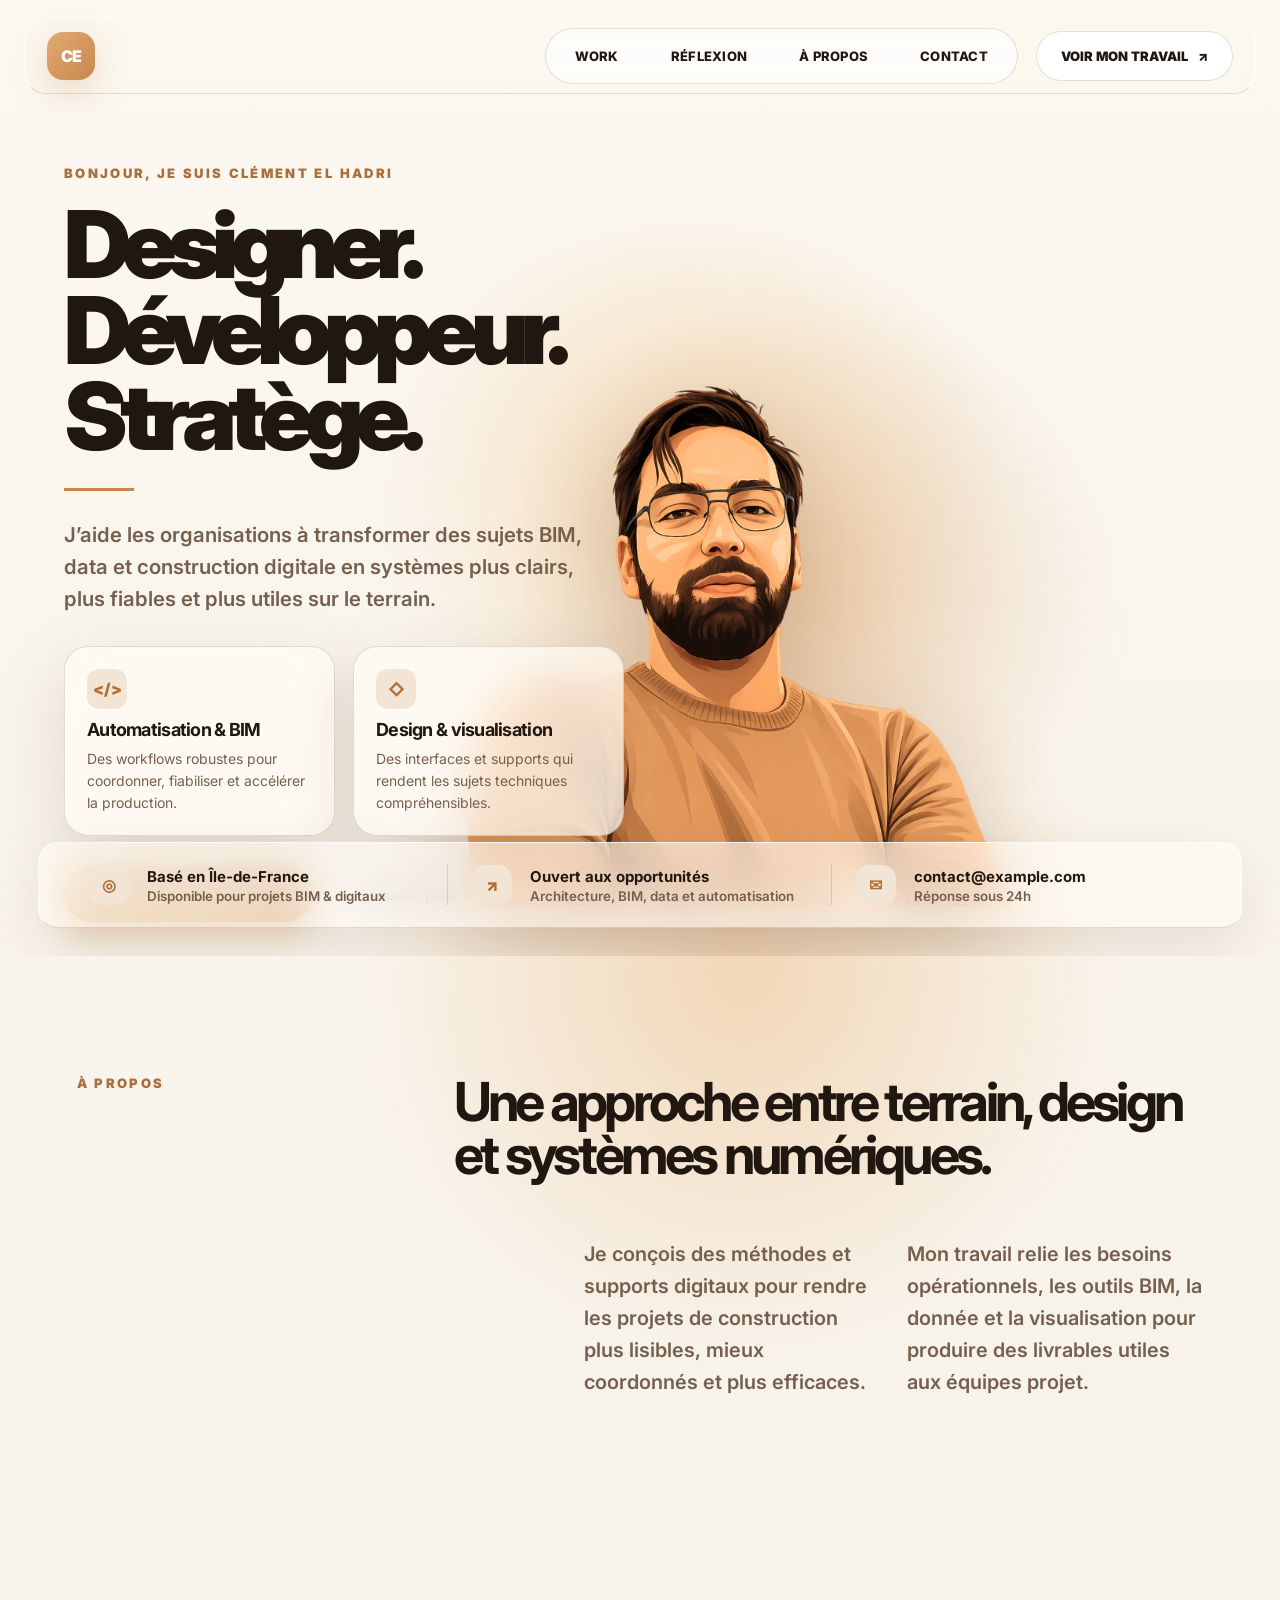
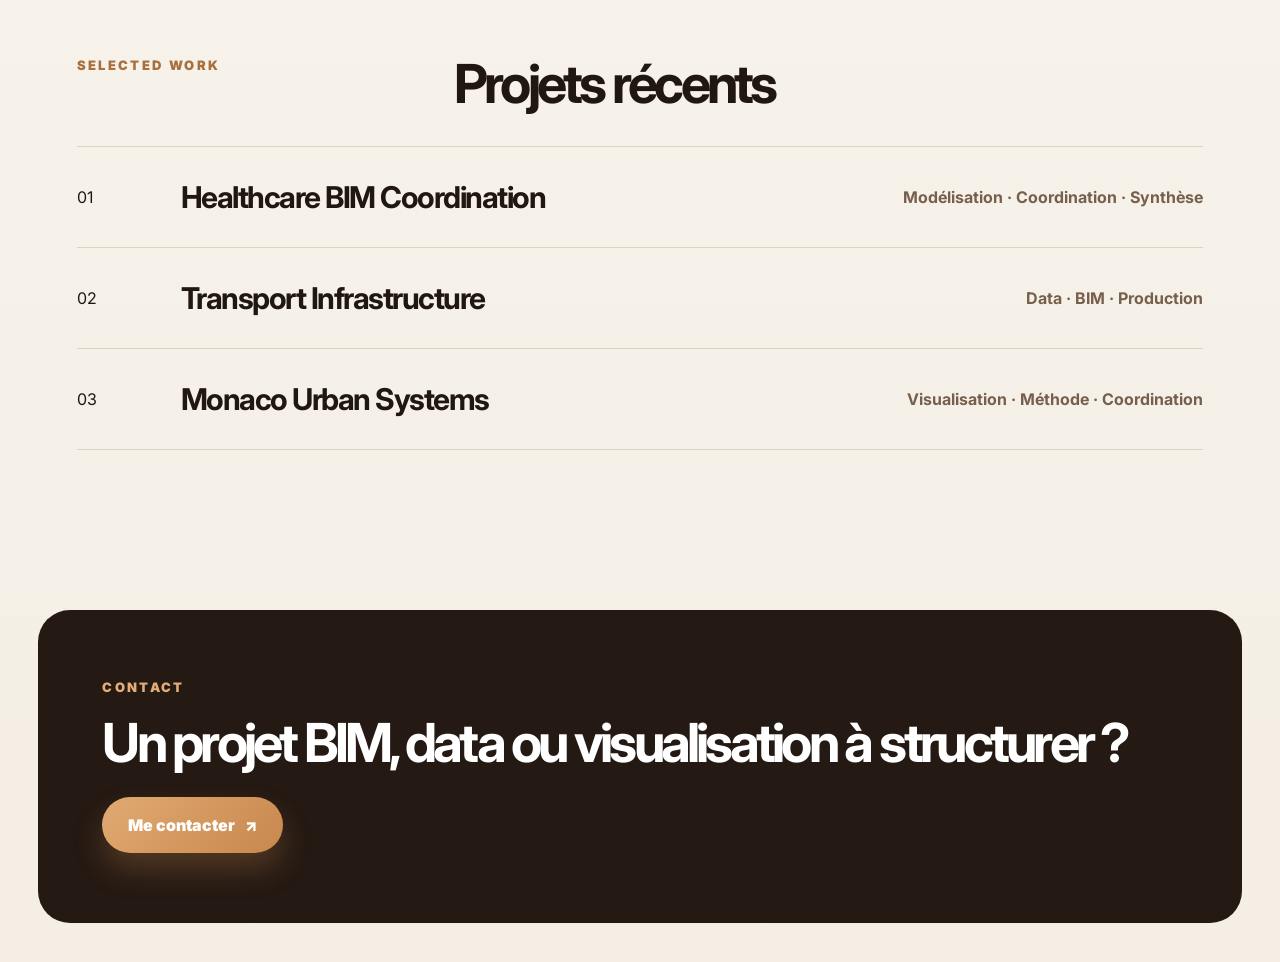
==== commit a9dcde75: "Add files via upload" ====
--- a/index.html
+++ b/index.html
@@ -1,254 +1,71 @@
-<!DOCTYPE html>
+<!doctype html>
 <html lang="fr">
 <head>
-  <meta charset="UTF-8" />
-  <meta name="viewport" content="width=device-width, initial-scale=1.0" />
-  <title>Clément El Hadri — Designer. Développeur. Stratégie.</title>
-  <meta name="description" content="Portfolio professionnel de Clément El Hadri : BIM, design de workflows, automatisation et innovation digitale pour la construction." />
-  <link rel="preconnect" href="https://fonts.googleapis.com" />
-  <link rel="preconnect" href="https://fonts.gstatic.com" crossorigin />
-  <link href="https://fonts.googleapis.com/css2?family=Inter:wght@400;500;600;700;800&display=swap" rel="stylesheet" />
-  <link rel="stylesheet" href="style.css" />
+  <meta charset="utf-8">
+  <meta name="viewport" content="width=device-width, initial-scale=1">
+  <title>Clément El Hadri — Designer BIM & Développeur</title>
+  <meta name="description" content="Portfolio de Clément El Hadri — BIM, automatisation, data et design digital pour la construction.">
+  <link rel="stylesheet" href="style.css">
 </head>
 <body>
-  <div class="site-shell">
-    <header class="site-header">
-      <div class="container nav">
-        <a href="index.html" class="logo-wrap" aria-label="Accueil">
-          <span class="logo-mark">ch</span>
-          <span class="logo-text">
-            <span class="logo-name">Clément El Hadri</span>
-            <span class="logo-role" data-fr="BIM • Data • Innovation" data-en="BIM • Data • Innovation">BIM • Data • Innovation</span>
-          </span>
-        </a>
+<header class="site-header">
+  <a class="brand" href="index.html" aria-label="Accueil"><span class="brand-mark">CE</span></a>
+  <button class="menu-toggle" aria-label="Ouvrir le menu" aria-expanded="false">Menu</button>
+  <nav class="nav-pill" aria-label="Navigation principale">
+    <a href="projects.html">Work</a>
+    <a href="thinking.html">Réflexion</a>
+    <a href="index.html#about">À propos</a>
+    <a href="index.html#contact">Contact</a>
+  </nav>
+  <a class="nav-cta" href="projects.html">Voir mon travail <span>↗</span></a>
+</header>
+<main>
+  <section class="hero hero-home" id="top">
+    <div class="hero-glow" aria-hidden="true"></div>
+    <figure class="portrait-stage" aria-label="Portrait de Clément El Hadri">
+      <img src="profile-portrait.png" alt="Portrait illustré de Clément El Hadri">
+    </figure>
+    <div class="hero-copy">
+      <p class="eyebrow">Bonjour, je suis Clément El Hadri</p>
+      <h1>Designer.<br>Développeur.<br>Stratège.</h1>
+      <span class="accent-line" aria-hidden="true"></span>
+      <p class="lead">J’aide les organisations à transformer des sujets BIM, data et construction digitale en systèmes plus clairs, plus fiables et plus utiles sur le terrain.</p>
+      <div class="expertise-grid">
+        <article class="mini-card"><span class="icon">&lt;/&gt;</span><h3>Automatisation & BIM</h3><p>Des workflows robustes pour coordonner, fiabiliser et accélérer la production.</p></article>
+        <article class="mini-card"><span class="icon">◇</span><h3>Design & visualisation</h3><p>Des interfaces et supports qui rendent les sujets techniques compréhensibles.</p></article>
+      </div>
+      <div class="hero-actions"><a class="btn btn-primary" href="projects.html">Découvrir mon travail <span>↗</span></a><a class="btn btn-ghost" href="#about">En savoir plus ↓</a></div>
+    </div>
+    <aside class="hero-info" aria-label="Informations rapides">
+      <div><span class="info-icon">◎</span><strong>Basé en Île-de-France</strong><small>Disponible pour projets BIM & digitaux</small></div>
+      <div><span class="info-icon">↗</span><strong>Ouvert aux opportunités</strong><small>Architecture, BIM, data et automatisation</small></div>
+      <div><span class="info-icon">✉</span><strong>contact@example.com</strong><small>Réponse sous 24h</small></div>
+    </aside>
+  </section>
 
-        <button class="nav-toggle" aria-label="Ouvrir le menu">
-          <span></span><span></span><span></span>
-        </button>
+  <section class="section" id="about">
+    <div class="section-heading"><p class="eyebrow">À propos</p><h2>Une approche entre terrain, design et systèmes numériques.</h2></div>
+    <div class="split-content">
+      <p>Je conçois des méthodes et supports digitaux pour rendre les projets de construction plus lisibles, mieux coordonnés et plus efficaces.</p>
+      <p>Mon travail relie les besoins opérationnels, les outils BIM, la donnée et la visualisation pour produire des livrables utiles aux équipes projet.</p>
+    </div>
+  </section>
 
-        <div class="nav-menu">
-          <nav class="nav-links">
-            <a href="projects.html" data-fr="Work" data-en="Work">Work</a>
-            <a href="thinking.html" data-fr="Réflexion" data-en="Thinking">Réflexion</a>
-            <a href="#about" data-fr="À propos" data-en="About">À propos</a>
-            <a href="#contact" data-fr="Contact" data-en="Contact">Contact</a>
-            <button class="lang-switch" id="langSwitch" aria-label="Changer la langue"><span>FR</span> | <span>EN</span></button>
-          </nav>
-          <a class="nav-cta" href="projects.html" data-fr="Voir mon travail ↗" data-en="See my work ↗">Voir mon travail ↗</a>
-        </div>
-      </div>
-    </header>
+  <section class="section selected-work">
+    <div class="section-heading"><p class="eyebrow">Selected work</p><h2>Projets récents</h2></div>
+    <div class="work-list">
+      <a class="work-row" href="project-healthcare.html"><span>01</span><strong>Healthcare BIM Coordination</strong><em>Modélisation · Coordination · Synthèse</em></a>
+      <a class="work-row" href="project-transport.html"><span>02</span><strong>Transport Infrastructure</strong><em>Data · BIM · Production</em></a>
+      <a class="work-row" href="project-monaco.html"><span>03</span><strong>Monaco Urban Systems</strong><em>Visualisation · Méthode · Coordination</em></a>
+    </div>
+  </section>
 
-    <main>
-      <section class="container reveal">
-        <div class="hero-panel">
-          <div class="hero-grid">
-            <div class="hero-copy">
-              <p class="eyebrow" data-fr="Bonjour, je suis Clément El Hadri" data-en="Hello, I'm Clément El Hadri">Bonjour, je suis Clément El Hadri</p>
-              <h1>
-                <span data-fr="Designer." data-en="Designer.">Designer.</span>
-                <span data-fr="Développeur." data-en="Developer.">Développeur.</span>
-                <span data-fr="Stratégie." data-en="Strategy.">Stratégie.</span>
-              </h1>
-              <div class="hero-line"></div>
-              <p class="hero-intro" data-fr="J’aide les organisations à transformer des sujets BIM, data et construction digitale en systèmes plus clairs, plus fiables et plus utiles sur le terrain." data-en="I help teams turn BIM, data and digital construction challenges into clearer, more reliable and more useful systems.">
-                J’aide les organisations à transformer des sujets BIM, data et construction digitale en systèmes plus clairs, plus fiables et plus utiles sur le terrain.
-              </p>
-
-              <div class="expertise-grid">
-                <article class="expertise-card">
-                  <div class="card-icon">
-                    <svg viewBox="0 0 24 24" fill="none" stroke="currentColor" stroke-width="1.8"><path d="M8 8 3 12l5 4"/><path d="M16 8l5 4-5 4"/><path d="m14 4-4 16"/></svg>
-                  </div>
-                  <div>
-                    <h3 data-fr="Automatisation & BIM" data-en="Automation & BIM">Automatisation & BIM</h3>
-                    <p data-fr="Des workflows robustes pour coordonner, fiabiliser et accélérer la production sur projets complexes." data-en="Robust workflows to coordinate, secure and accelerate delivery on complex projects.">Des workflows robustes pour coordonner, fiabiliser et accélérer la production sur projets complexes.</p>
-                  </div>
-                </article>
-
-                <article class="expertise-card">
-                  <div class="card-icon">
-                    <svg viewBox="0 0 24 24" fill="none" stroke="currentColor" stroke-width="1.8"><path d="M12 3 4 7.5v9L12 21l8-4.5v-9L12 3Z"/><path d="M4 7.5 12 12l8-4.5"/><path d="M12 12v9"/></svg>
-                  </div>
-                  <div>
-                    <h3 data-fr="Design & visualisation" data-en="Design & visualisation">Design & visualisation</h3>
-                    <p data-fr="Des interfaces, représentations et supports qui rendent les sujets techniques compréhensibles et désirables." data-en="Interfaces and visuals that make technical work understandable and engaging.">Des interfaces, représentations et supports qui rendent les sujets techniques compréhensibles et désirables.</p>
-                  </div>
-                </article>
-              </div>
-
-              <div class="hero-actions">
-                <a class="primary-btn" href="projects.html" data-fr="Découvrir mon travail ↗" data-en="Discover my work ↗">Découvrir mon travail ↗</a>
-                <a class="secondary-btn" href="#about" data-fr="En savoir plus ↓" data-en="Learn more ↓">En savoir plus ↓</a>
-              </div>
-            </div>
-
-            <div class="hero-visual">
-              <div class="visual-glow"></div>
-              <div class="portrait-frame">
-                <img class="profile-portrait" src="profile-portrait.png" alt="Portrait de Clément El Hadri" />
-              </div>
-            </div>
-          </div>
-
-          <div class="hero-footer contact-panel">
-            <div class="info-pill">
-              <div class="card-icon">
-                <svg viewBox="0 0 24 24" fill="none" stroke="currentColor" stroke-width="1.8"><path d="M12 21s7-4.35 7-11a7 7 0 0 0-14 0c0 6.65 7 11 7 11Z"/><circle cx="12" cy="10" r="2.5"/></svg>
-              </div>
-              <div>
-                <strong data-fr="Basé en Île-de-France" data-en="Based in Paris region">Basé en Île-de-France</strong>
-                <span data-fr="Disponible pour missions et collaborations" data-en="Available for projects and collaborations">Disponible pour missions et collaborations</span>
-              </div>
-            </div>
-            <div class="info-pill">
-              <div class="card-icon">
-                <svg viewBox="0 0 24 24" fill="none" stroke="currentColor" stroke-width="1.8"><path d="m3 11 18-8-8 18-2-8-8-2Z"/></svg>
-              </div>
-              <div>
-                <strong data-fr="Ouvert aux nouvelles opportunités" data-en="Open to new opportunities">Ouvert aux nouvelles opportunités</strong>
-                <span data-fr="CDI, mission freelance ou innovation produit" data-en="Permanent role, freelance mission or product innovation">CDI, mission freelance ou innovation produit</span>
-              </div>
-            </div>
-            <div class="info-pill">
-              <div class="card-icon">
-                <svg viewBox="0 0 24 24" fill="none" stroke="currentColor" stroke-width="1.8"><rect x="3" y="5" width="18" height="14" rx="2"/><path d="m4 7 8 6 8-6"/></svg>
-              </div>
-              <div>
-                <strong>contact@example.com</strong>
-                <span data-fr="Réponse sous 24 h" data-en="Reply within 24 hours">Réponse sous 24 h</span>
-              </div>
-            </div>
-          </div>
-        </div>
-      </section>
-
-      <section class="section" id="about">
-        <div class="container reveal">
-          <div class="section-header">
-            <div>
-              <p class="eyebrow" data-fr="Positionnement" data-en="Positioning">Positionnement</p>
-              <h2 data-fr="Une approche hybride entre production, système et expérience." data-en="A hybrid approach between delivery, systems and experience.">Une approche hybride entre production, système et expérience.</h2>
-            </div>
-            <p data-fr="Je travaille à l’intersection du BIM, de la coordination, de l’automatisation et de la communication de projet. Mon objectif : faire gagner en clarté, en performance et en qualité d’exécution." data-en="I work at the intersection of BIM, coordination, automation and project communication, with a focus on clarity, performance and execution quality.">Je travaille à l’intersection du BIM, de la coordination, de l’automatisation et de la communication de projet. Mon objectif : faire gagner en clarté, en performance et en qualité d’exécution.</p>
-          </div>
-
-          <div class="stats-grid">
-            <article class="stat-card">
-              <h3>5+</h3>
-              <p data-fr="Années d’expérience sur des projets BIM, coordination et digitalisation dans le secteur de la construction." data-en="Years of experience across BIM, coordination and digitalisation in the construction sector.">Années d’expérience sur des projets BIM, coordination et digitalisation dans le secteur de la construction.</p>
-            </article>
-            <article class="stat-card">
-              <h3 data-fr="Vision terrain" data-en="Field mindset">Vision terrain</h3>
-              <p data-fr="Des solutions pensées pour être réellement exploitables par les équipes projet, pas seulement élégantes sur le papier." data-en="Solutions designed to be truly usable by project teams, not just elegant on paper.">Des solutions pensées pour être réellement exploitables par les équipes projet, pas seulement élégantes sur le papier.</p>
-            </article>
-            <article class="stat-card">
-              <h3 data-fr="Culture système" data-en="Systems culture">Culture système</h3>
-              <p data-fr="Structuration des données, logique de process, qualité visuelle et mise en forme claire des livrables." data-en="Data structure, process thinking, visual quality and clear deliverable design.">Structuration des données, logique de process, qualité visuelle et mise en forme claire des livrables.</p>
-            </article>
-          </div>
-        </div>
-      </section>
-
-      <section class="section">
-        <div class="container reveal">
-          <div class="section-header">
-            <div>
-              <p class="eyebrow" data-fr="Projets sélectionnés" data-en="Selected work">Projets sélectionnés</p>
-              <h2 data-fr="Des projets où la méthode crée de la valeur concrète." data-en="Projects where method creates concrete value.">Des projets où la méthode crée de la valeur concrète.</h2>
-            </div>
-            <a class="ghost-link" href="projects.html" data-fr="Voir tous les projets" data-en="View all projects">Voir tous les projets</a>
-          </div>
-
-          <div class="projects-grid">
-            <article class="project-card">
-              <div class="project-thumb" style="--thumb-bg: linear-gradient(135deg, #ead8c2 0%, #f7eee5 100%);"></div>
-              <div class="project-meta"><span class="meta-tag">BIM</span><span class="meta-tag">Coordination</span><span class="meta-tag">Healthcare</span></div>
-              <h3 data-fr="Infrastructure hospitalière" data-en="Healthcare infrastructure">Infrastructure hospitalière</h3>
-              <p data-fr="Pilotage BIM et coordination multi-acteurs sur un environnement technique à fortes contraintes." data-en="BIM leadership and multi-stakeholder coordination on a high-constraint technical environment.">Pilotage BIM et coordination multi-acteurs sur un environnement technique à fortes contraintes.</p>
-              <a class="project-link" href="project-healthcare.html" data-fr="Voir l’étude de cas →" data-en="View case study →">Voir l’étude de cas →</a>
-            </article>
-
-            <article class="project-card">
-              <div class="project-thumb" style="--thumb-bg: linear-gradient(135deg, #ead2c7 0%, #f7ede7 100%);"></div>
-              <div class="project-meta"><span class="meta-tag">Infrastructure</span><span class="meta-tag">Transport</span><span class="meta-tag">Data</span></div>
-              <h3 data-fr="Infrastructure de transport" data-en="Transport infrastructure">Infrastructure de transport</h3>
-              <p data-fr="Mise en place de standards, contrôle de qualité et structuration des flux d’informations." data-en="Standards implementation, quality control and information flow structuring.">Mise en place de standards, contrôle de qualité et structuration des flux d’informations.</p>
-              <a class="project-link" href="project-transport.html" data-fr="Voir l’étude de cas →" data-en="View case study →">Voir l’étude de cas →</a>
-            </article>
-          </div>
-        </div>
-      </section>
-
-      <section class="section">
-        <div class="container reveal">
-          <div class="section-header">
-            <div>
-              <p class="eyebrow" data-fr="Valeur ajoutée" data-en="Added value">Valeur ajoutée</p>
-              <h2 data-fr="Ce que j’apporte à une équipe ou à un projet." data-en="What I bring to a team or a project.">Ce que j’apporte à une équipe ou à un projet.</h2>
-            </div>
-          </div>
-          <div class="values-grid">
-            <article class="value-card">
-              <h3 data-fr="Clarté" data-en="Clarity">Clarté</h3>
-              <p data-fr="Je simplifie les environnements complexes pour rendre les décisions, les échanges et les livrables plus lisibles." data-en="I simplify complex environments so decisions, exchanges and deliverables become easier to read.">Je simplifie les environnements complexes pour rendre les décisions, les échanges et les livrables plus lisibles.</p>
-            </article>
-            <article class="value-card">
-              <h3 data-fr="Fiabilité" data-en="Reliability">Fiabilité</h3>
-              <p data-fr="Je structure des systèmes et des méthodes qui tiennent dans le temps et sécurisent la production." data-en="I structure methods and systems that last over time and secure delivery.">Je structure des systèmes et des méthodes qui tiennent dans le temps et sécurisent la production.</p>
-            </article>
-            <article class="value-card">
-              <h3 data-fr="Impact visuel" data-en="Visual impact">Impact visuel</h3>
-              <p data-fr="Je soigne la manière de présenter les sujets techniques pour mieux convaincre et mieux embarquer les parties prenantes." data-en="I care about how technical topics are presented to create alignment and buy-in.">Je soigne la manière de présenter les sujets techniques pour mieux convaincre et mieux embarquer les parties prenantes.</p>
-            </article>
-          </div>
-        </div>
-      </section>
-
-      <section class="section" id="contact">
-        <div class="container reveal">
-          <div class="contact-panel">
-            <div class="contact-grid">
-              <div class="contact-copy">
-                <p class="eyebrow" data-fr="Contact" data-en="Contact">Contact</p>
-                <h2 data-fr="Discutons de votre prochain projet." data-en="Let's discuss your next project.">Discutons de votre prochain projet.</h2>
-                <p data-fr="Que ce soit pour un rôle en entreprise, une mission freelance ou un sujet d’innovation BIM / data, je suis toujours partant pour échanger sur des enjeux concrets et des systèmes bien conçus." data-en="Whether it's for a permanent role, a freelance mission or a BIM/data innovation topic, I'm always happy to discuss concrete challenges and well-designed systems.">Que ce soit pour un rôle en entreprise, une mission freelance ou un sujet d’innovation BIM / data, je suis toujours partant pour échanger sur des enjeux concrets et des systèmes bien conçus.</p>
-                <div class="hero-actions">
-                  <a class="primary-btn" href="mailto:contact@example.com">Envoyer un email</a>
-                  <a class="secondary-btn" href="projects.html" data-fr="Voir les projets" data-en="View projects">Voir les projets</a>
-                </div>
-              </div>
-
-              <div class="contact-copy">
-                <div class="contact-card">
-                  <strong>Email</strong>
-                  <a href="mailto:contact@example.com">contact@example.com</a>
-                  <p data-fr="À remplacer par votre adresse professionnelle." data-en="Replace with your professional address.">À remplacer par votre adresse professionnelle.</p>
-                </div>
-                <div class="contact-card">
-                  <strong>LinkedIn</strong>
-                  <a href="https://linkedin.com/in/tonprofil" target="_blank" rel="noreferrer">linkedin.com/in/tonprofil</a>
-                  <p data-fr="Ajoutez votre profil LinkedIn ici." data-en="Add your LinkedIn profile here.">Ajoutez votre profil LinkedIn ici.</p>
-                </div>
-                <div class="contact-card">
-                  <strong data-fr="Disponibilité" data-en="Availability">Disponibilité</strong>
-                  <p data-fr="Ouvert aux opportunités en BIM, innovation, coordination digitale et automatisation." data-en="Open to opportunities in BIM, innovation, digital coordination and automation.">Ouvert aux opportunités en BIM, innovation, coordination digitale et automatisation.</p>
-                </div>
-              </div>
-            </div>
-          </div>
-        </div>
-      </section>
-    </main>
-
-    <footer class="footer">
-      <div class="container footer-bar">
-        <span>© 2026 Clément El Hadri</span>
-        <span data-fr="Portfolio — BIM • Data • Innovation" data-en="Portfolio — BIM • Data • Innovation">Portfolio — BIM • Data • Innovation</span>
-      </div>
-    </footer>
-  </div>
-
-  <script src="script.js"></script>
+  <section class="contact-band" id="contact">
+    <p class="eyebrow">Contact</p>
+    <h2>Un projet BIM, data ou visualisation à structurer ?</h2>
+    <a class="btn btn-primary" href="mailto:contact@example.com">Me contacter <span>↗</span></a>
+  </section>
+</main>
+<script src="script.js"></script>
 </body>
-</html>
+</html>
--- a/style.css
+++ b/style.css
@@ -1,930 +1,2 @@
-:root {
-  --bg: #f6efe5;
-  --bg-soft: #fbf7f1;
-  --surface: rgba(255, 251, 245, 0.82);
-  --surface-strong: #fffaf3;
-  --line: rgba(110, 74, 33, 0.14);
-  --line-strong: rgba(110, 74, 33, 0.22);
-  --text: #21160f;
-  --text-soft: #655446;
-  --accent: #c98a4a;
-  --accent-strong: #a66425;
-  --shadow: 0 22px 60px rgba(101, 66, 31, 0.12);
-  --radius-xl: 32px;
-  --radius-lg: 22px;
-  --radius-md: 16px;
-  --container: 1280px;
-  --transition: 0.32s ease;
-}
-
-* {
-  margin: 0;
-  padding: 0;
-  box-sizing: border-box;
-}
-
-html {
-  scroll-behavior: smooth;
-}
-
-body {
-  font-family: "Inter", system-ui, sans-serif;
-  color: var(--text);
-  background:
-    radial-gradient(circle at 8% 12%, rgba(225, 184, 130, 0.22), transparent 22%),
-    radial-gradient(circle at 84% 18%, rgba(200, 138, 74, 0.16), transparent 26%),
-    linear-gradient(180deg, #f8f1e8 0%, #f4ebdf 52%, #f8f4ed 100%);
-  line-height: 1.6;
-  min-height: 100vh;
-}
-
-a {
-  color: inherit;
-  text-decoration: none;
-}
-
-img {
-  max-width: 100%;
-  display: block;
-}
-
-button,
-input,
-textarea {
-  font: inherit;
-}
-
-.container {
-  width: min(calc(100% - 32px), var(--container));
-  margin: 0 auto;
-}
-
-.site-shell {
-  padding: 18px 0 28px;
-}
-
-.site-header {
-  position: sticky;
-  top: 0;
-  z-index: 100;
-  padding: 8px 0 18px;
-  backdrop-filter: blur(14px);
-}
-
-.nav {
-  display: flex;
-  align-items: center;
-  justify-content: space-between;
-  gap: 20px;
-  border: 1px solid var(--line-strong);
-  background: rgba(250, 244, 235, 0.76);
-  border-radius: 26px;
-  min-height: 80px;
-  padding: 12px 14px 12px 22px;
-  box-shadow: var(--shadow);
-}
-
-.logo-mark {
-  display: inline-flex;
-  align-items: center;
-  justify-content: center;
-  width: 48px;
-  height: 48px;
-  border-radius: 14px;
-  background: linear-gradient(180deg, #d7a46d 0%, #bf7f42 100%);
-  color: #fff;
-  font-weight: 800;
-  letter-spacing: -0.04em;
-}
-
-.logo-wrap {
-  display: flex;
-  align-items: center;
-  gap: 14px;
-}
-
-.logo-text {
-  display: flex;
-  flex-direction: column;
-  line-height: 1.1;
-}
-
-.logo-name {
-  font-size: 0.95rem;
-  font-weight: 700;
-}
-
-.logo-role {
-  font-size: 0.78rem;
-  color: var(--text-soft);
-}
-
-.nav-menu {
-  display: flex;
-  align-items: center;
-  gap: 12px;
-}
-
-.nav-links {
-  display: flex;
-  align-items: center;
-  gap: 6px;
-  border: 1px solid var(--line);
-  background: rgba(255,255,255,0.46);
-  border-radius: 999px;
-  padding: 6px;
-}
-
-.nav-links a,
-.lang-switch,
-.ghost-link {
-  border: 0;
-  background: transparent;
-  color: var(--text);
-  padding: 12px 18px;
-  border-radius: 999px;
-  font-size: 0.92rem;
-  font-weight: 600;
-  cursor: pointer;
-  transition: var(--transition);
-}
-
-.nav-links a:hover,
-.lang-switch:hover,
-.ghost-link:hover {
-  background: rgba(201, 138, 74, 0.12);
-}
-
-.nav-cta,
-.primary-btn {
-  display: inline-flex;
-  align-items: center;
-  justify-content: center;
-  gap: 10px;
-  border-radius: 999px;
-  padding: 14px 22px;
-  font-weight: 700;
-  border: 1px solid rgba(168, 104, 41, 0.38);
-  background: linear-gradient(180deg, #d6a067 0%, #bc7c3e 100%);
-  color: #fffaf4;
-  box-shadow: 0 14px 28px rgba(188, 124, 62, 0.24);
-  transition: transform var(--transition), box-shadow var(--transition), filter var(--transition);
-}
-
-.nav-cta:hover,
-.primary-btn:hover {
-  transform: translateY(-2px);
-  box-shadow: 0 18px 36px rgba(188, 124, 62, 0.28);
-  filter: saturate(1.04);
-}
-
-.secondary-btn {
-  display: inline-flex;
-  align-items: center;
-  gap: 10px;
-  font-weight: 700;
-  color: var(--text);
-  padding: 14px 10px;
-}
-
-.nav-toggle {
-  display: none;
-  width: 46px;
-  height: 46px;
-  border: 1px solid var(--line);
-  background: rgba(255,255,255,0.7);
-  border-radius: 14px;
-  cursor: pointer;
-}
-
-.nav-toggle span {
-  display: block;
-  width: 22px;
-  height: 2px;
-  background: var(--text);
-  margin: 5px auto;
-  border-radius: 999px;
-}
-
-.hero-panel,
-.page-panel,
-.project-panel,
-.thought-card,
-.contact-panel,
-.stat-card,
-.expertise-card,
-.project-card,
-.insight-card,
-.value-card {
-  border: 1px solid var(--line);
-  background: linear-gradient(180deg, rgba(255,252,247,0.76) 0%, rgba(255,248,239,0.68) 100%);
-  box-shadow: var(--shadow);
-  backdrop-filter: blur(16px);
-}
-
-.hero-panel {
-  border-radius: 38px;
-  padding: 30px;
-  position: relative;
-  overflow: hidden;
-}
-
-.hero-grid {
-  display: grid;
-  grid-template-columns: 1.04fr 0.96fr;
-  align-items: end;
-  gap: 30px;
-  min-height: calc(100vh - 145px);
-}
-
-.hero-copy {
-  padding: 36px 20px 10px 18px;
-  max-width: 640px;
-}
-
-.eyebrow {
-  display: inline-flex;
-  letter-spacing: 0.16em;
-  text-transform: uppercase;
-  color: var(--accent-strong);
-  font-size: 0.88rem;
-  font-weight: 700;
-  margin-bottom: 22px;
-}
-
-.hero-copy h1,
-.page-hero h1,
-.project-hero h1 {
-  font-size: clamp(3.2rem, 7vw, 6.2rem);
-  line-height: 0.94;
-  letter-spacing: -0.06em;
-  max-width: 11ch;
-}
-
-.hero-line {
-  width: 76px;
-  height: 4px;
-  border-radius: 999px;
-  background: linear-gradient(90deg, #d8a56d 0%, #b97032 100%);
-  margin: 30px 0;
-}
-
-.hero-intro,
-.page-lead,
-.project-summary,
-.text-block p,
-.insight-card p,
-.project-card p,
-.detail-copy p,
-.contact-copy p,
-.value-card p,
-.stat-card p,
-.expertise-card p {
-  color: var(--text-soft);
-}
-
-.hero-intro {
-  font-size: clamp(1.1rem, 1.7vw, 1.55rem);
-  max-width: 30ch;
-}
-
-.expertise-grid {
-  display: grid;
-  grid-template-columns: repeat(2, minmax(0, 1fr));
-  gap: 18px;
-  margin-top: 30px;
-}
-
-.expertise-card,
-.stat-card,
-.value-card,
-.project-card,
-.insight-card,
-.thought-card {
-  border-radius: var(--radius-lg);
-  padding: 22px;
-}
-
-.expertise-card {
-  display: flex;
-  gap: 16px;
-  min-height: 152px;
-}
-
-.card-icon {
-  width: 48px;
-  height: 48px;
-  border-radius: 14px;
-  background: rgba(201, 138, 74, 0.13);
-  color: var(--accent-strong);
-  display: grid;
-  place-items: center;
-  flex-shrink: 0;
-}
-
-.card-icon svg {
-  width: 24px;
-  height: 24px;
-}
-
-.expertise-card h3,
-.value-card h3,
-.project-card h3,
-.insight-card h3,
-.thought-card h3,
-.stat-card h3 {
-  font-size: 1.35rem;
-  line-height: 1.15;
-  margin-bottom: 10px;
-}
-
-.hero-actions {
-  display: flex;
-  align-items: center;
-  flex-wrap: wrap;
-  gap: 18px;
-  margin-top: 30px;
-}
-
-.hero-visual {
-  position: relative;
-  min-height: 100%;
-  display: flex;
-  align-items: end;
-  justify-content: center;
-}
-
-.visual-glow {
-  position: absolute;
-  inset: 10% 12% 12% 8%;
-  background: radial-gradient(circle at center, rgba(201, 138, 74, 0.28), rgba(255, 244, 230, 0) 66%);
-  filter: blur(18px);
-}
-
-.portrait-frame {
-  position: relative;
-  width: min(100%, 700px);
-  display: flex;
-  justify-content: center;
-  align-items: end;
-}
-
-.portrait-frame::after {
-  content: "";
-  position: absolute;
-  inset: auto 8% 0 8%;
-  height: 18%;
-  background: radial-gradient(circle at center, rgba(117, 73, 33, 0.2), transparent 70%);
-  filter: blur(20px);
-}
-
-.profile-portrait {
-  position: relative;
-  z-index: 2;
-  width: min(100%, 680px);
-  max-height: 82vh;
-  object-fit: contain;
-  object-position: center bottom;
-  filter: drop-shadow(0 22px 38px rgba(106, 67, 28, 0.16));
-}
-
-.hero-footer {
-  margin-top: 24px;
-  display: grid;
-  grid-template-columns: repeat(3, minmax(0, 1fr));
-  gap: 0;
-  border-radius: 26px;
-  overflow: hidden;
-}
-
-.info-pill {
-  display: flex;
-  gap: 16px;
-  padding: 22px 24px;
-  align-items: center;
-  min-height: 112px;
-  border-right: 1px solid var(--line);
-}
-
-.info-pill:last-child {
-  border-right: 0;
-}
-
-.info-pill strong {
-  display: block;
-  font-size: 1rem;
-}
-
-.info-pill span {
-  color: var(--text-soft);
-  font-size: 0.95rem;
-}
-
-.section {
-  padding: 34px 0;
-}
-
-.section-header {
-  display: flex;
-  justify-content: space-between;
-  gap: 24px;
-  align-items: end;
-  margin-bottom: 24px;
-}
-
-.section-header h2 {
-  font-size: clamp(2rem, 4vw, 3.5rem);
-  line-height: 0.96;
-  letter-spacing: -0.05em;
-}
-
-.section-header p {
-  max-width: 540px;
-  color: var(--text-soft);
-}
-
-.stats-grid,
-.values-grid,
-.projects-grid,
-.insights-grid,
-.thought-grid,
-.detail-grid {
-  display: grid;
-  gap: 20px;
-}
-
-.stats-grid,
-.values-grid,
-.insights-grid,
-.thought-grid {
-  grid-template-columns: repeat(3, minmax(0, 1fr));
-}
-
-.projects-grid {
-  grid-template-columns: repeat(2, minmax(0, 1fr));
-}
-
-.project-card {
-  display: grid;
-  gap: 18px;
-}
-
-.project-thumb {
-  aspect-ratio: 16 / 10;
-  border-radius: 18px;
-  background: linear-gradient(135deg, rgba(201,138,74,0.18), rgba(255,255,255,0.4)), var(--thumb-bg, #e8dbc8);
-  border: 1px solid rgba(110,74,33,0.12);
-  overflow: hidden;
-  position: relative;
-}
-
-.project-thumb::before,
-.project-thumb::after {
-  content: "";
-  position: absolute;
-  border-radius: 999px;
-  background: rgba(255,255,255,0.44);
-}
-
-.project-thumb::before {
-  width: 42%;
-  height: 42%;
-  top: 14%;
-  right: 10%;
-}
-
-.project-thumb::after {
-  width: 62%;
-  height: 16%;
-  bottom: 14%;
-  left: 10%;
-}
-
-.project-meta,
-.detail-list,
-.project-tags,
-.article-meta {
-  display: flex;
-  flex-wrap: wrap;
-  gap: 10px;
-}
-
-.meta-tag,
-.detail-list span,
-.project-tags span,
-.article-meta span {
-  border: 1px solid var(--line);
-  background: rgba(255,255,255,0.45);
-  border-radius: 999px;
-  padding: 8px 12px;
-  font-size: 0.86rem;
-  color: var(--text-soft);
-}
-
-.project-link,
-.back-link {
-  display: inline-flex;
-  align-items: center;
-  gap: 8px;
-  font-weight: 700;
-  color: var(--accent-strong);
-}
-
-.page-panel,
-.project-panel,
-.contact-panel {
-  border-radius: 34px;
-  padding: 26px;
-}
-
-.page-hero,
-.project-hero {
-  padding-top: 8px;
-}
-
-.page-hero-grid,
-.project-hero-grid,
-.contact-grid {
-  display: grid;
-  gap: 24px;
-  grid-template-columns: 1.05fr 0.95fr;
-}
-
-.page-side-card,
-.project-side-card {
-  border: 1px solid var(--line);
-  border-radius: 28px;
-  padding: 28px;
-  background: rgba(255,255,255,0.42);
-}
-
-.list-clean {
-  list-style: none;
-  display: grid;
-  gap: 12px;
-}
-
-.list-clean li {
-  padding-left: 18px;
-  position: relative;
-  color: var(--text-soft);
-}
-
-.list-clean li::before {
-  content: "";
-  position: absolute;
-  width: 8px;
-  height: 8px;
-  border-radius: 999px;
-  background: var(--accent);
-  left: 0;
-  top: 10px;
-}
-
-.text-block {
-  display: grid;
-  gap: 14px;
-}
-
-.text-block h2,
-.detail-copy h2,
-.contact-copy h2 {
-  font-size: clamp(1.7rem, 2.8vw, 2.4rem);
-  line-height: 1;
-  letter-spacing: -0.04em;
-  margin-bottom: 4px;
-}
-
-.detail-grid {
-  grid-template-columns: 1.05fr 0.95fr;
-  align-items: start;
-}
-
-.detail-copy,
-.detail-aside {
-  display: grid;
-  gap: 20px;
-}
-
-.detail-aside .value-card {
-  min-height: 190px;
-}
-
-.contact-panel {
-  margin-top: 22px;
-}
-
-.contact-grid {
-  align-items: start;
-}
-
-.contact-card {
-  border: 1px solid var(--line);
-  border-radius: 26px;
-  background: rgba(255,255,255,0.5);
-  padding: 22px;
-  display: grid;
-  gap: 10px;
-}
-
-.contact-card a {
-  color: var(--accent-strong);
-  font-weight: 700;
-}
-
-.footer {
-  padding: 28px 0 32px;
-}
-
-.footer-bar {
-  border: 1px solid var(--line);
-  border-radius: 24px;
-  padding: 16px 20px;
-  display: flex;
-  justify-content: space-between;
-  gap: 14px;
-  color: var(--text-soft);
-  background: rgba(255,255,255,0.46);
-}
-
-.reveal {
-  opacity: 0;
-  transform: translateY(30px);
-  transition: opacity 0.8s ease, transform 0.8s ease;
-}
-
-.reveal.visible {
-  opacity: 1;
-  transform: translateY(0);
-}
-
-@media (max-width: 1120px) {
-  .hero-grid,
-  .page-hero-grid,
-  .project-hero-grid,
-  .detail-grid,
-  .contact-grid,
-  .projects-grid,
-  .stats-grid,
-  .values-grid,
-  .insights-grid,
-  .thought-grid {
-    grid-template-columns: 1fr;
-  }
-
-  .hero-grid {
-    min-height: auto;
-  }
-
-  .hero-copy {
-    padding-right: 0;
-  }
-
-  .portrait-frame {
-    width: min(100%, 560px);
-    margin: 0 auto;
-  }
-
-  .hero-footer {
-    grid-template-columns: 1fr;
-  }
-
-  .info-pill {
-    border-right: 0;
-    border-bottom: 1px solid var(--line);
-  }
-
-  .info-pill:last-child {
-    border-bottom: 0;
-  }
-}
-
-@media (max-width: 920px) {
-  .nav-toggle {
-    display: block;
-  }
-
-  .nav-menu {
-    position: absolute;
-    top: calc(100% + 12px);
-    left: 16px;
-    right: 16px;
-    display: none;
-    flex-direction: column;
-    align-items: stretch;
-    gap: 12px;
-    padding: 14px;
-    border-radius: 22px;
-    border: 1px solid var(--line);
-    background: rgba(250, 244, 235, 0.97);
-    box-shadow: var(--shadow);
-  }
-
-  .nav-menu.active {
-    display: flex;
-  }
-
-  .nav-links {
-    flex-direction: column;
-    align-items: stretch;
-    border-radius: 22px;
-  }
-
-  .nav-links a,
-  .lang-switch,
-  .nav-cta {
-    width: 100%;
-    justify-content: center;
-  }
-
-  .site-header {
-    padding-bottom: 12px;
-  }
-
-  .section-header {
-    flex-direction: column;
-    align-items: start;
-  }
-}
-
-@media (max-width: 720px) {
-  .site-shell {
-    padding-top: 12px;
-  }
-
-  .nav {
-    min-height: 72px;
-    padding: 10px 12px 10px 16px;
-  }
-
-  .logo-role {
-    display: none;
-  }
-
-  .hero-panel,
-  .page-panel,
-  .project-panel,
-  .contact-panel {
-    padding: 20px;
-    border-radius: 28px;
-  }
-
-  .hero-copy {
-    padding: 18px 0 0;
-  }
-
-  .hero-copy h1,
-  .page-hero h1,
-  .project-hero h1 {
-    font-size: clamp(2.5rem, 14vw, 4.1rem);
-    max-width: 8ch;
-  }
-
-  .expertise-grid,
-  .projects-grid,
-  .stats-grid,
-  .values-grid,
-  .insights-grid,
-  .thought-grid {
-    grid-template-columns: 1fr;
-  }
-
-  .hero-actions {
-    flex-direction: column;
-    align-items: stretch;
-  }
-
-  .primary-btn,
-  .secondary-btn {
-    width: 100%;
-    justify-content: center;
-  }
-
-  .footer-bar {
-    flex-direction: column;
-  }
-}
-
-
-/* ==========================================================
-   CORRECTION HERO — portrait centré au milieu de la page
-   ========================================================== */
-.hero-panel {
-  position: relative;
-  min-height: calc(100vh - 132px);
-  overflow: hidden;
-  padding: clamp(48px, 7vw, 96px) clamp(28px, 5vw, 72px) 28px;
-  background:
-    radial-gradient(circle at 56% 50%, rgba(211, 142, 76, .24), transparent 32%),
-    radial-gradient(circle at 12% 12%, rgba(255, 255, 255, .9), transparent 26%),
-    linear-gradient(135deg, rgba(255,255,255,.66), rgba(238,226,214,.74));
-}
-
-.hero-grid {
-  position: relative;
-  min-height: 680px;
-  display: block;
-}
-
-.hero-copy {
-  position: relative;
-  z-index: 3;
-  width: min(560px, 100%);
-  padding-top: clamp(18px, 3vw, 42px);
-}
-
-.hero-visual {
-  position: absolute;
-  inset: 0;
-  z-index: 1;
-  pointer-events: none;
-  display: flex;
-  align-items: center;
-  justify-content: center;
-}
-
-.visual-glow {
-  position: absolute;
-  width: min(54vw, 720px);
-  height: min(54vw, 720px);
-  border-radius: 999px;
-  background: radial-gradient(circle, rgba(204, 133, 66, .34), rgba(204, 133, 66, .10) 42%, transparent 68%);
-  filter: blur(28px);
-  transform: translate(11%, 2%);
-}
-
-.portrait-frame {
-  position: absolute;
-  left: 50%;
-  top: 50%;
-  transform: translate(-50%, -42%);
-  width: clamp(430px, 48vw, 760px);
-  max-width: 76vw;
-  border: 0;
-  background: transparent;
-  box-shadow: none;
-  overflow: visible;
-}
-
-.profile-portrait {
-  display: block;
-  width: 100%;
-  height: auto;
-  object-fit: contain;
-  object-position: center bottom;
-  filter: drop-shadow(0 34px 54px rgba(77, 47, 24, .22));
-}
-
-.hero-footer {
-  position: relative;
-  z-index: 4;
-  margin-top: clamp(28px, 4vw, 52px);
-}
-
-@media (min-width: 1180px) {
-  .hero-copy h1 {
-    font-size: clamp(68px, 6.4vw, 112px);
-  }
-  .hero-intro {
-    max-width: 470px;
-  }
-}
-
-@media (max-width: 980px) {
-  .hero-panel {
-    min-height: auto;
-    padding: 36px 22px 22px;
-  }
-  .hero-grid {
-    min-height: auto;
-    display: flex;
-    flex-direction: column;
-  }
-  .hero-visual {
-    position: relative;
-    min-height: 420px;
-    order: -1;
-  }
-  .portrait-frame {
-    top: 52%;
-    width: min(520px, 92vw);
-    transform: translate(-50%, -48%);
-  }
-  .visual-glow {
-    width: 86vw;
-    height: 86vw;
-    transform: none;
-  }
-  .hero-copy {
-    width: 100%;
-    padding-top: 0;
-  }
-}
-
-@media (max-width: 680px) {
-  .hero-visual { min-height: 320px; }
-  .portrait-frame { width: min(380px, 96vw); }
-  .expertise-grid { grid-template-columns: 1fr; }
-  .hero-actions { align-items: stretch; }
-  .primary-btn, .secondary-btn { justify-content: center; }
-}
+@import url('https://fonts.googleapis.com/css2?family=Inter:wght@500;600;700;800;900&display=swap');
+:root{--bg:#f4eee5;--bg2:#fbf7ef;--ink:#211711;--muted:#765f4d;--line:rgba(75,49,31,.16);--gold:#c8874d;--gold2:#e1aa72;--card:rgba(255,252,246,.72);--shadow:0 24px 70px rgba(95,55,22,.16);--radius:24px}*{box-sizing:border-box}html{scroll-behavior:smooth}body{margin:0;background:radial-gradient(circle at 58% 38%,rgba(232,174,108,.42),transparent 24rem),linear-gradient(180deg,#fbf8f1 0%,var(--bg) 100%);color:var(--ink);font-family:Inter,Arial,sans-serif}a{color:inherit;text-decoration:none}.site-header{position:fixed;z-index:50;top:18px;left:24px;right:24px;height:76px;display:grid;grid-template-columns:1fr auto auto;align-items:center;gap:18px;padding:0 22px;border:1px solid rgba(255,255,255,.7);border-bottom-color:var(--line);background:rgba(251,247,239,.66);backdrop-filter:blur(18px);border-radius:22px}.brand{display:flex;align-items:center}.brand-mark{display:grid;place-items:center;width:48px;height:48px;border-radius:16px;background:linear-gradient(135deg,var(--gold2),var(--gold));color:#fff;font-weight:900;letter-spacing:-.05em;box-shadow:0 12px 34px rgba(200,135,77,.28)}.nav-pill{display:flex;gap:8px;padding:7px;background:rgba(255,255,255,.62);border:1px solid var(--line);border-radius:999px}.nav-pill a{padding:12px 22px;border-radius:999px;font-size:13px;font-weight:800;text-transform:uppercase;letter-spacing:.02em}.nav-pill a:hover{background:#fff}.nav-cta,.btn{display:inline-flex;align-items:center;gap:10px;border-radius:999px;font-weight:900}.nav-cta{padding:16px 24px;background:#fff;border:1px solid var(--line);text-transform:uppercase;font-size:13px}.menu-toggle{display:none}.hero{position:relative;min-height:100vh;overflow:hidden;padding:148px 5vw 34px}.hero-home{display:flex;align-items:center}.hero-glow{position:absolute;inset:auto 12% 5% auto;width:50vw;height:70vh;background:radial-gradient(circle,rgba(209,142,81,.38),transparent 68%);filter:blur(18px);pointer-events:none}.portrait-stage{position:absolute;z-index:1;left:54%;top:55%;transform:translate(-50%,-50%);width:min(760px,56vw);height:calc(100vh - 140px);margin:0;display:flex;align-items:flex-end;justify-content:center;pointer-events:none}.portrait-stage:before{content:"";position:absolute;inset:12% 6% 0;border-radius:45% 45% 0 0;background:radial-gradient(circle at 50% 38%,rgba(241,195,136,.5),transparent 60%);filter:blur(20px)}.portrait-stage img{position:relative;z-index:2;width:112%;max-width:none;height:auto;object-fit:contain;object-position:center bottom;filter:drop-shadow(0 32px 46px rgba(99,58,31,.22))}.hero-copy{position:relative;z-index:3;width:min(560px,48vw);padding-top:18px}.eyebrow{margin:0 0 22px;color:#a96f3d;font-size:13px;line-height:1.1;font-weight:900;letter-spacing:.18em;text-transform:uppercase}.hero h1,.page-hero h1,.project-hero h1{margin:0;font-size:clamp(58px,7.3vw,116px);line-height:.92;letter-spacing:-.085em;font-weight:900}.accent-line{display:block;width:70px;height:3px;margin:28px 0;background:var(--gold)}.lead{max-width:520px;margin:0;color:var(--muted);font-size:clamp(18px,1.6vw,24px);line-height:1.55;font-weight:600}.expertise-grid{display:grid;grid-template-columns:1fr 1fr;gap:18px;margin-top:32px}.mini-card,.project-card,.article-stack article,.case-layout aside,.case-layout article{background:var(--card);border:1px solid var(--line);box-shadow:var(--shadow);border-radius:var(--radius)}.mini-card{padding:22px;min-height:150px;backdrop-filter:blur(18px)}.mini-card .icon{display:inline-grid;place-items:center;width:40px;height:40px;margin-bottom:12px;border-radius:12px;background:#f3e5d6;color:#b16e35;font-weight:900}.mini-card h3{margin:0 0 8px;font-size:18px;line-height:1.05;letter-spacing:-.04em}.mini-card p{margin:0;color:var(--muted);font-size:14px;line-height:1.55}.hero-actions{display:flex;align-items:center;gap:18px;margin-top:30px}.btn{padding:18px 26px}.btn-primary{background:linear-gradient(135deg,var(--gold2),var(--gold));color:#fff;box-shadow:0 16px 30px rgba(200,135,77,.28)}.btn-ghost{color:var(--ink);font-size:14px}.hero-info{position:absolute;z-index:4;left:3vw;right:3vw;bottom:28px;display:grid;grid-template-columns:repeat(3,1fr);gap:0;padding:22px 26px;border:1px solid rgba(255,255,255,.72);border-bottom-color:var(--line);border-radius:20px;background:rgba(255,252,246,.62);backdrop-filter:blur(20px);box-shadow:0 20px 60px rgba(95,55,22,.12)}.hero-info div{display:grid;grid-template-columns:42px 1fr;column-gap:16px;align-items:center;padding:0 24px;border-right:1px solid var(--line)}.hero-info div:last-child{border-right:0}.info-icon{grid-row:1/3;display:grid;place-items:center;width:40px;height:40px;border-radius:14px;color:#b16e35;background:#f3e5d6;font-weight:900}.hero-info strong{font-size:15px}.hero-info small{color:var(--muted);font-weight:600}.section,.page-hero,.project-hero{padding:120px 6vw}.section-heading{display:grid;grid-template-columns:.45fr 1fr;gap:40px;align-items:start;margin-bottom:36px}.section-heading h2,.contact-band h2{margin:0;font-size:clamp(34px,4.2vw,72px);line-height:.98;letter-spacing:-.07em}.split-content{display:grid;grid-template-columns:1fr 1fr;gap:28px;margin-left:45%;font-size:20px;line-height:1.6;color:var(--muted);font-weight:600}.work-list{border-top:1px solid var(--line)}.work-row{display:grid;grid-template-columns:80px 1fr auto;gap:24px;align-items:center;padding:32px 0;border-bottom:1px solid var(--line)}.work-row strong{font-size:30px;letter-spacing:-.05em}.work-row em{font-style:normal;color:var(--muted);font-weight:700}.contact-band{margin:40px 3vw 3vw;padding:70px 5vw;border-radius:32px;background:#241913;color:#fff}.contact-band .eyebrow{color:#e4ad78}.contact-band .btn{margin-top:28px}.page-hero,.project-hero{padding-top:170px}.page-hero h1,.project-hero h1{max-width:950px}.compact{padding-top:0}.project-grid{display:grid;grid-template-columns:repeat(2,1fr);gap:22px}.project-card{padding:34px;min-height:280px;transition:.25s transform}.project-card:hover{transform:translateY(-6px)}.project-card span{color:#a96f3d;font-weight:900}.project-card h2{font-size:34px;line-height:1;letter-spacing:-.06em}.project-card p,.article-stack p,.case-layout p{color:var(--muted);line-height:1.7;font-weight:600}.article-stack{display:grid;gap:22px}.article-stack article{padding:34px}.article-stack h2,.case-layout h2{font-size:34px;line-height:1;letter-spacing:-.05em}.case-layout{display:grid;grid-template-columns:340px 1fr;gap:24px}.case-layout aside,.case-layout article{padding:34px}.case-layout article{font-size:18px}@media(max-width:980px){.site-header{grid-template-columns:1fr auto}.menu-toggle{display:block;border:0;background:#fff;border-radius:999px;padding:12px 16px;font-weight:900}.nav-pill,.nav-cta{display:none}.site-header.open .nav-pill{display:flex;position:absolute;top:86px;right:0;left:0;flex-direction:column;border-radius:22px}.hero{padding:130px 24px 28px;min-height:auto}.hero-home{display:block}.portrait-stage{position:relative;left:auto;top:auto;transform:none;width:100%;height:460px;margin-top:10px;align-items:flex-end}.portrait-stage img{width:min(720px,118vw)}.hero-copy{width:100%;max-width:620px}.expertise-grid,.project-grid,.split-content,.case-layout,.section-heading{grid-template-columns:1fr}.split-content{margin-left:0}.hero-info{position:relative;left:auto;right:auto;bottom:auto;margin-top:24px;grid-template-columns:1fr}.hero-info div{border-right:0;border-bottom:1px solid var(--line);padding:16px 0}.hero-info div:last-child{border-bottom:0}.work-row{grid-template-columns:1fr}.work-row strong{font-size:24px}}@media(max-width:620px){.hero h1,.page-hero h1,.project-hero h1{font-size:54px}.expertise-grid{grid-template-columns:1fr}.hero-actions{flex-direction:column;align-items:flex-start}.site-header{left:12px;right:12px}.hero-info{padding:18px}.portrait-stage{height:390px}.section,.page-hero,.project-hero{padding-left:24px;padding-right:24px}}
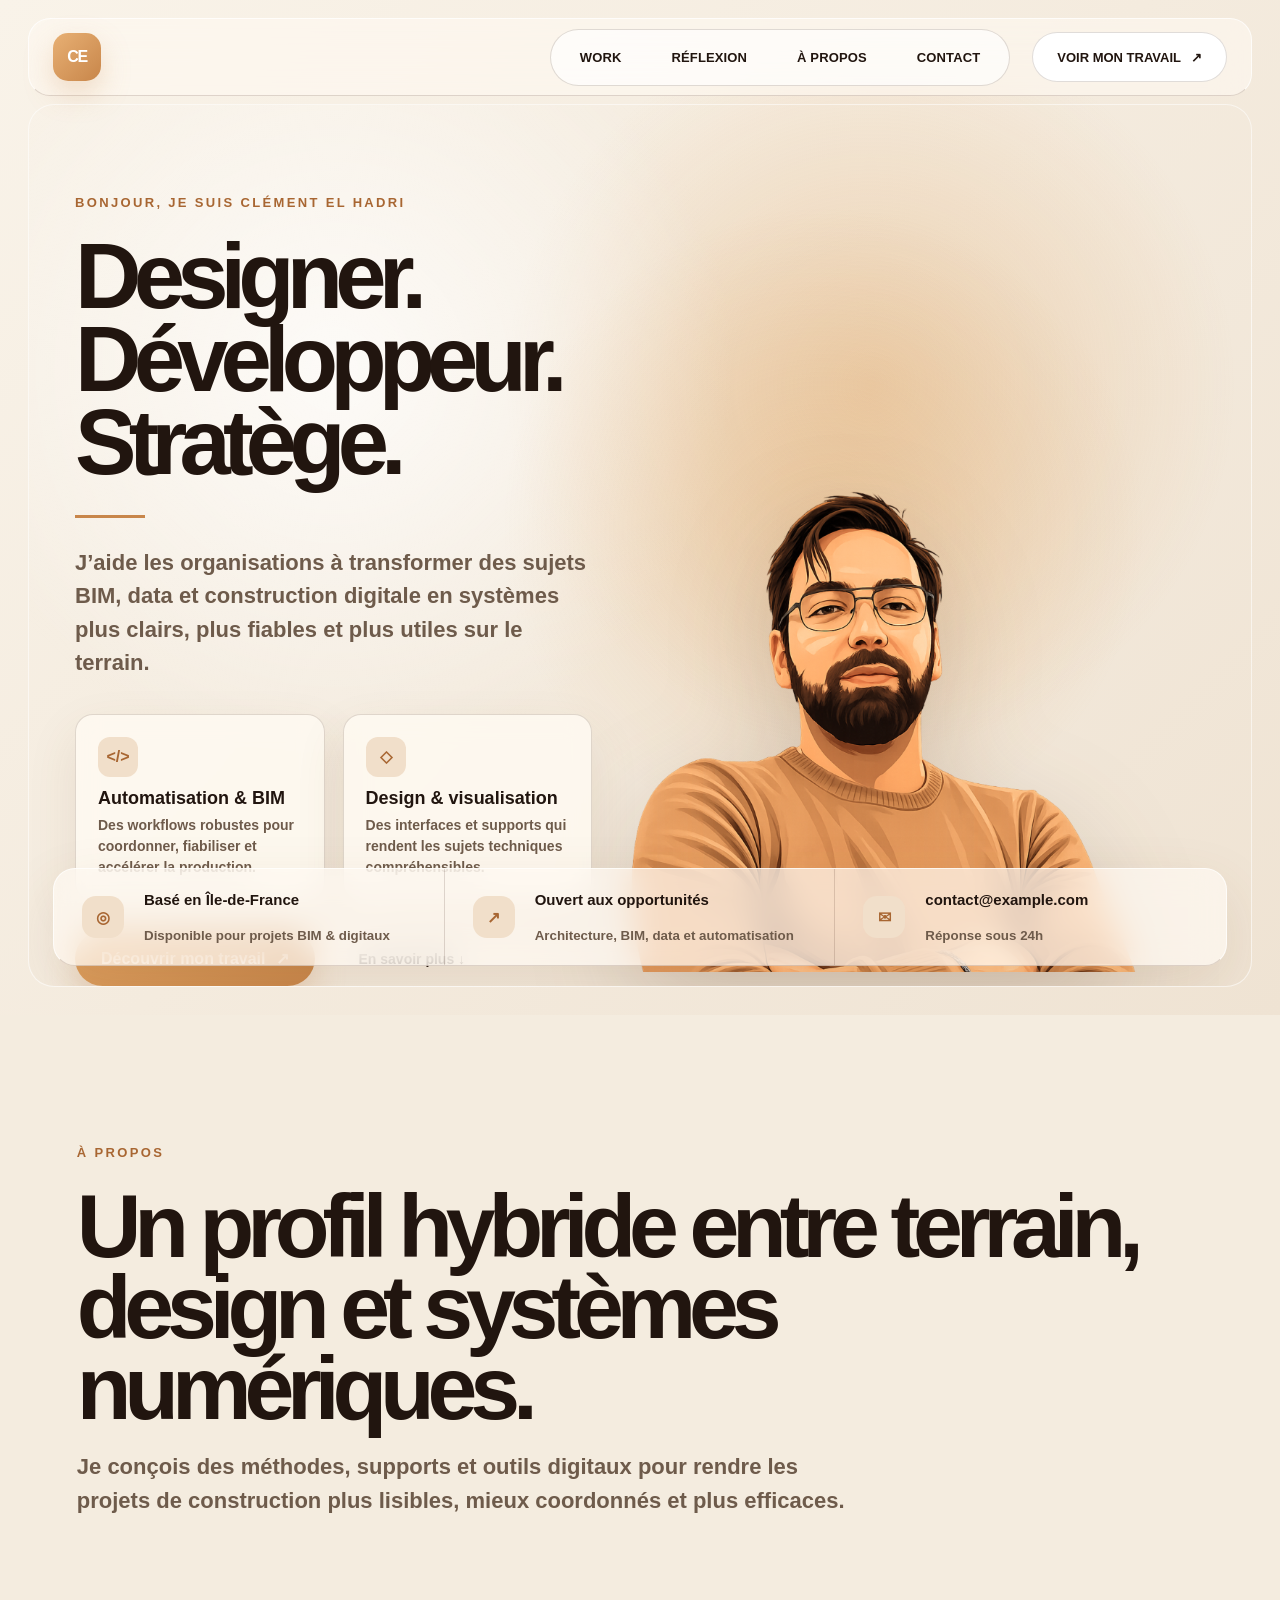
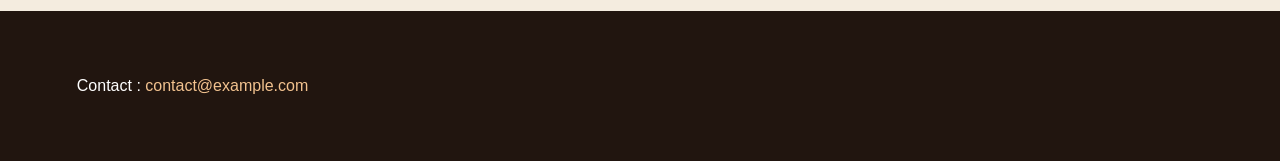
==== commit 554c4a8c: "Add files via upload" ====
--- a/index.html
+++ b/index.html
@@ -3,69 +3,71 @@
 <head>
   <meta charset="utf-8">
   <meta name="viewport" content="width=device-width, initial-scale=1">
-  <title>Clément El Hadri — Designer BIM & Développeur</title>
-  <meta name="description" content="Portfolio de Clément El Hadri — BIM, automatisation, data et design digital pour la construction.">
-  <link rel="stylesheet" href="style.css">
+  <title>Clément El Hadri — Portfolio</title>
+  <meta name="description" content="Portfolio de Clément El Hadri — BIM, automatisation, data et construction digitale.">
+  <link rel="stylesheet" href="./style.css">
 </head>
 <body>
-<header class="site-header">
-  <a class="brand" href="index.html" aria-label="Accueil"><span class="brand-mark">CE</span></a>
-  <button class="menu-toggle" aria-label="Ouvrir le menu" aria-expanded="false">Menu</button>
-  <nav class="nav-pill" aria-label="Navigation principale">
-    <a href="projects.html">Work</a>
-    <a href="thinking.html">Réflexion</a>
-    <a href="index.html#about">À propos</a>
-    <a href="index.html#contact">Contact</a>
-  </nav>
-  <a class="nav-cta" href="projects.html">Voir mon travail <span>↗</span></a>
-</header>
-<main>
-  <section class="hero hero-home" id="top">
-    <div class="hero-glow" aria-hidden="true"></div>
-    <figure class="portrait-stage" aria-label="Portrait de Clément El Hadri">
-      <img src="profile-portrait.png" alt="Portrait illustré de Clément El Hadri">
+<div class="site-shell">
+  <header class="header">
+    <a class="logo" href="index.html" aria-label="Accueil">CE</a>
+    <button class="menu" aria-expanded="false">Menu</button>
+    <nav class="nav" aria-label="Navigation principale">
+      <a href="projects.html">Work</a>
+      <a href="thinking.html">Réflexion</a>
+      <a href="index.html#about">À propos</a>
+      <a href="index.html#contact">Contact</a>
+    </nav>
+    <a class="top-cta" href="projects.html">Voir mon travail <span>↗</span></a>
+  </header>
+
+  <main class="hero">
+    <figure class="portrait">
+      <img src="./profile-portrait.png" alt="Portrait illustré de Clément El Hadri">
     </figure>
-    <div class="hero-copy">
+
+    <section class="hero-content">
       <p class="eyebrow">Bonjour, je suis Clément El Hadri</p>
       <h1>Designer.<br>Développeur.<br>Stratège.</h1>
-      <span class="accent-line" aria-hidden="true"></span>
+      <span class="accent"></span>
       <p class="lead">J’aide les organisations à transformer des sujets BIM, data et construction digitale en systèmes plus clairs, plus fiables et plus utiles sur le terrain.</p>
-      <div class="expertise-grid">
-        <article class="mini-card"><span class="icon">&lt;/&gt;</span><h3>Automatisation & BIM</h3><p>Des workflows robustes pour coordonner, fiabiliser et accélérer la production.</p></article>
-        <article class="mini-card"><span class="icon">◇</span><h3>Design & visualisation</h3><p>Des interfaces et supports qui rendent les sujets techniques compréhensibles.</p></article>
+
+      <div class="cards">
+        <article class="card">
+          <span class="card-icon">&lt;/&gt;</span>
+          <h3>Automatisation & BIM</h3>
+          <p>Des workflows robustes pour coordonner, fiabiliser et accélérer la production.</p>
+        </article>
+        <article class="card">
+          <span class="card-icon">◇</span>
+          <h3>Design & visualisation</h3>
+          <p>Des interfaces et supports qui rendent les sujets techniques compréhensibles.</p>
+        </article>
       </div>
-      <div class="hero-actions"><a class="btn btn-primary" href="projects.html">Découvrir mon travail <span>↗</span></a><a class="btn btn-ghost" href="#about">En savoir plus ↓</a></div>
-    </div>
-    <aside class="hero-info" aria-label="Informations rapides">
-      <div><span class="info-icon">◎</span><strong>Basé en Île-de-France</strong><small>Disponible pour projets BIM & digitaux</small></div>
-      <div><span class="info-icon">↗</span><strong>Ouvert aux opportunités</strong><small>Architecture, BIM, data et automatisation</small></div>
-      <div><span class="info-icon">✉</span><strong>contact@example.com</strong><small>Réponse sous 24h</small></div>
+
+      <div class="actions">
+        <a class="btn btn-primary" href="projects.html">Découvrir mon travail <span>↗</span></a>
+        <a class="btn btn-secondary" href="#about">En savoir plus ↓</a>
+      </div>
+    </section>
+
+    <aside class="info-bar">
+      <div class="info-item"><span class="info-icon">◎</span><strong>Basé en Île-de-France</strong><small>Disponible pour projets BIM & digitaux</small></div>
+      <div class="info-item"><span class="info-icon">↗</span><strong>Ouvert aux opportunités</strong><small>Architecture, BIM, data et automatisation</small></div>
+      <div class="info-item"><span class="info-icon">✉</span><strong>contact@example.com</strong><small>Réponse sous 24h</small></div>
     </aside>
-  </section>
+  </main>
+</div>
 
-  <section class="section" id="about">
-    <div class="section-heading"><p class="eyebrow">À propos</p><h2>Une approche entre terrain, design et systèmes numériques.</h2></div>
-    <div class="split-content">
-      <p>Je conçois des méthodes et supports digitaux pour rendre les projets de construction plus lisibles, mieux coordonnés et plus efficaces.</p>
-      <p>Mon travail relie les besoins opérationnels, les outils BIM, la donnée et la visualisation pour produire des livrables utiles aux équipes projet.</p>
-    </div>
-  </section>
+<section class="page" id="about">
+  <p class="eyebrow">À propos</p>
+  <h1>Un profil hybride entre terrain, design et systèmes numériques.</h1>
+  <p class="intro-text">Je conçois des méthodes, supports et outils digitaux pour rendre les projets de construction plus lisibles, mieux coordonnés et plus efficaces.</p>
+</section>
 
-  <section class="section selected-work">
-    <div class="section-heading"><p class="eyebrow">Selected work</p><h2>Projets récents</h2></div>
-    <div class="work-list">
-      <a class="work-row" href="project-healthcare.html"><span>01</span><strong>Healthcare BIM Coordination</strong><em>Modélisation · Coordination · Synthèse</em></a>
-      <a class="work-row" href="project-transport.html"><span>02</span><strong>Transport Infrastructure</strong><em>Data · BIM · Production</em></a>
-      <a class="work-row" href="project-monaco.html"><span>03</span><strong>Monaco Urban Systems</strong><em>Visualisation · Méthode · Coordination</em></a>
-    </div>
-  </section>
-
-  <section class="contact-band" id="contact">
-    <p class="eyebrow">Contact</p>
-    <h2>Un projet BIM, data ou visualisation à structurer ?</h2>
-    <a class="btn btn-primary" href="mailto:contact@example.com">Me contacter <span>↗</span></a>
-  </section>
-</main>
-<script src="script.js"></script>
+<footer class="footer" id="contact">
+  <p>Contact : <a href="mailto:contact@example.com">contact@example.com</a></p>
+</footer>
+<script src="./script.js"></script>
 </body>
-</html>+</html>
--- a/style.css
+++ b/style.css
@@ -1,2 +1,28 @@
-@import url('https://fonts.googleapis.com/css2?family=Inter:wght@500;600;700;800;900&display=swap');
-:root{--bg:#f4eee5;--bg2:#fbf7ef;--ink:#211711;--muted:#765f4d;--line:rgba(75,49,31,.16);--gold:#c8874d;--gold2:#e1aa72;--card:rgba(255,252,246,.72);--shadow:0 24px 70px rgba(95,55,22,.16);--radius:24px}*{box-sizing:border-box}html{scroll-behavior:smooth}body{margin:0;background:radial-gradient(circle at 58% 38%,rgba(232,174,108,.42),transparent 24rem),linear-gradient(180deg,#fbf8f1 0%,var(--bg) 100%);color:var(--ink);font-family:Inter,Arial,sans-serif}a{color:inherit;text-decoration:none}.site-header{position:fixed;z-index:50;top:18px;left:24px;right:24px;height:76px;display:grid;grid-template-columns:1fr auto auto;align-items:center;gap:18px;padding:0 22px;border:1px solid rgba(255,255,255,.7);border-bottom-color:var(--line);background:rgba(251,247,239,.66);backdrop-filter:blur(18px);border-radius:22px}.brand{display:flex;align-items:center}.brand-mark{display:grid;place-items:center;width:48px;height:48px;border-radius:16px;background:linear-gradient(135deg,var(--gold2),var(--gold));color:#fff;font-weight:900;letter-spacing:-.05em;box-shadow:0 12px 34px rgba(200,135,77,.28)}.nav-pill{display:flex;gap:8px;padding:7px;background:rgba(255,255,255,.62);border:1px solid var(--line);border-radius:999px}.nav-pill a{padding:12px 22px;border-radius:999px;font-size:13px;font-weight:800;text-transform:uppercase;letter-spacing:.02em}.nav-pill a:hover{background:#fff}.nav-cta,.btn{display:inline-flex;align-items:center;gap:10px;border-radius:999px;font-weight:900}.nav-cta{padding:16px 24px;background:#fff;border:1px solid var(--line);text-transform:uppercase;font-size:13px}.menu-toggle{display:none}.hero{position:relative;min-height:100vh;overflow:hidden;padding:148px 5vw 34px}.hero-home{display:flex;align-items:center}.hero-glow{position:absolute;inset:auto 12% 5% auto;width:50vw;height:70vh;background:radial-gradient(circle,rgba(209,142,81,.38),transparent 68%);filter:blur(18px);pointer-events:none}.portrait-stage{position:absolute;z-index:1;left:54%;top:55%;transform:translate(-50%,-50%);width:min(760px,56vw);height:calc(100vh - 140px);margin:0;display:flex;align-items:flex-end;justify-content:center;pointer-events:none}.portrait-stage:before{content:"";position:absolute;inset:12% 6% 0;border-radius:45% 45% 0 0;background:radial-gradient(circle at 50% 38%,rgba(241,195,136,.5),transparent 60%);filter:blur(20px)}.portrait-stage img{position:relative;z-index:2;width:112%;max-width:none;height:auto;object-fit:contain;object-position:center bottom;filter:drop-shadow(0 32px 46px rgba(99,58,31,.22))}.hero-copy{position:relative;z-index:3;width:min(560px,48vw);padding-top:18px}.eyebrow{margin:0 0 22px;color:#a96f3d;font-size:13px;line-height:1.1;font-weight:900;letter-spacing:.18em;text-transform:uppercase}.hero h1,.page-hero h1,.project-hero h1{margin:0;font-size:clamp(58px,7.3vw,116px);line-height:.92;letter-spacing:-.085em;font-weight:900}.accent-line{display:block;width:70px;height:3px;margin:28px 0;background:var(--gold)}.lead{max-width:520px;margin:0;color:var(--muted);font-size:clamp(18px,1.6vw,24px);line-height:1.55;font-weight:600}.expertise-grid{display:grid;grid-template-columns:1fr 1fr;gap:18px;margin-top:32px}.mini-card,.project-card,.article-stack article,.case-layout aside,.case-layout article{background:var(--card);border:1px solid var(--line);box-shadow:var(--shadow);border-radius:var(--radius)}.mini-card{padding:22px;min-height:150px;backdrop-filter:blur(18px)}.mini-card .icon{display:inline-grid;place-items:center;width:40px;height:40px;margin-bottom:12px;border-radius:12px;background:#f3e5d6;color:#b16e35;font-weight:900}.mini-card h3{margin:0 0 8px;font-size:18px;line-height:1.05;letter-spacing:-.04em}.mini-card p{margin:0;color:var(--muted);font-size:14px;line-height:1.55}.hero-actions{display:flex;align-items:center;gap:18px;margin-top:30px}.btn{padding:18px 26px}.btn-primary{background:linear-gradient(135deg,var(--gold2),var(--gold));color:#fff;box-shadow:0 16px 30px rgba(200,135,77,.28)}.btn-ghost{color:var(--ink);font-size:14px}.hero-info{position:absolute;z-index:4;left:3vw;right:3vw;bottom:28px;display:grid;grid-template-columns:repeat(3,1fr);gap:0;padding:22px 26px;border:1px solid rgba(255,255,255,.72);border-bottom-color:var(--line);border-radius:20px;background:rgba(255,252,246,.62);backdrop-filter:blur(20px);box-shadow:0 20px 60px rgba(95,55,22,.12)}.hero-info div{display:grid;grid-template-columns:42px 1fr;column-gap:16px;align-items:center;padding:0 24px;border-right:1px solid var(--line)}.hero-info div:last-child{border-right:0}.info-icon{grid-row:1/3;display:grid;place-items:center;width:40px;height:40px;border-radius:14px;color:#b16e35;background:#f3e5d6;font-weight:900}.hero-info strong{font-size:15px}.hero-info small{color:var(--muted);font-weight:600}.section,.page-hero,.project-hero{padding:120px 6vw}.section-heading{display:grid;grid-template-columns:.45fr 1fr;gap:40px;align-items:start;margin-bottom:36px}.section-heading h2,.contact-band h2{margin:0;font-size:clamp(34px,4.2vw,72px);line-height:.98;letter-spacing:-.07em}.split-content{display:grid;grid-template-columns:1fr 1fr;gap:28px;margin-left:45%;font-size:20px;line-height:1.6;color:var(--muted);font-weight:600}.work-list{border-top:1px solid var(--line)}.work-row{display:grid;grid-template-columns:80px 1fr auto;gap:24px;align-items:center;padding:32px 0;border-bottom:1px solid var(--line)}.work-row strong{font-size:30px;letter-spacing:-.05em}.work-row em{font-style:normal;color:var(--muted);font-weight:700}.contact-band{margin:40px 3vw 3vw;padding:70px 5vw;border-radius:32px;background:#241913;color:#fff}.contact-band .eyebrow{color:#e4ad78}.contact-band .btn{margin-top:28px}.page-hero,.project-hero{padding-top:170px}.page-hero h1,.project-hero h1{max-width:950px}.compact{padding-top:0}.project-grid{display:grid;grid-template-columns:repeat(2,1fr);gap:22px}.project-card{padding:34px;min-height:280px;transition:.25s transform}.project-card:hover{transform:translateY(-6px)}.project-card span{color:#a96f3d;font-weight:900}.project-card h2{font-size:34px;line-height:1;letter-spacing:-.06em}.project-card p,.article-stack p,.case-layout p{color:var(--muted);line-height:1.7;font-weight:600}.article-stack{display:grid;gap:22px}.article-stack article{padding:34px}.article-stack h2,.case-layout h2{font-size:34px;line-height:1;letter-spacing:-.05em}.case-layout{display:grid;grid-template-columns:340px 1fr;gap:24px}.case-layout aside,.case-layout article{padding:34px}.case-layout article{font-size:18px}@media(max-width:980px){.site-header{grid-template-columns:1fr auto}.menu-toggle{display:block;border:0;background:#fff;border-radius:999px;padding:12px 16px;font-weight:900}.nav-pill,.nav-cta{display:none}.site-header.open .nav-pill{display:flex;position:absolute;top:86px;right:0;left:0;flex-direction:column;border-radius:22px}.hero{padding:130px 24px 28px;min-height:auto}.hero-home{display:block}.portrait-stage{position:relative;left:auto;top:auto;transform:none;width:100%;height:460px;margin-top:10px;align-items:flex-end}.portrait-stage img{width:min(720px,118vw)}.hero-copy{width:100%;max-width:620px}.expertise-grid,.project-grid,.split-content,.case-layout,.section-heading{grid-template-columns:1fr}.split-content{margin-left:0}.hero-info{position:relative;left:auto;right:auto;bottom:auto;margin-top:24px;grid-template-columns:1fr}.hero-info div{border-right:0;border-bottom:1px solid var(--line);padding:16px 0}.hero-info div:last-child{border-bottom:0}.work-row{grid-template-columns:1fr}.work-row strong{font-size:24px}}@media(max-width:620px){.hero h1,.page-hero h1,.project-hero h1{font-size:54px}.expertise-grid{grid-template-columns:1fr}.hero-actions{flex-direction:column;align-items:flex-start}.site-header{left:12px;right:12px}.hero-info{padding:18px}.portrait-stage{height:390px}.section,.page-hero,.project-hero{padding-left:24px;padding-right:24px}}+:root{
+  --cream:#f4ecdf;
+  --cream-2:#fbf7ef;
+  --ink:#21150f;
+  --muted:#6e5b4b;
+  --gold:#c8864a;
+  --gold-dark:#a86632;
+  --card:#fffaf2;
+  --line:rgba(65,39,23,.16);
+  --shadow:0 24px 70px rgba(122,80,42,.18);
+}
+*{box-sizing:border-box}
+html{scroll-behavior:smooth}
+body{margin:0;font-family:Arial,Helvetica,sans-serif;background:var(--cream);color:var(--ink);overflow-x:hidden}
+a{text-decoration:none;color:inherit}img{max-width:100%;display:block}
+.site-shell{min-height:100svh;padding:18px 28px 28px;background:radial-gradient(circle at 68% 38%,rgba(222,160,91,.36),transparent 34%),linear-gradient(135deg,#f9f3e9 0%,#efe3d3 100%)}
+.header{height:78px;display:grid;grid-template-columns:1fr auto auto;align-items:center;gap:22px;padding:0 24px;border:1px solid rgba(255,255,255,.72);border-bottom-color:var(--line);border-radius:22px;background:rgba(255,250,242,.56);backdrop-filter:blur(18px)}
+.logo{width:48px;height:48px;border-radius:15px;background:linear-gradient(135deg,#e8b074,var(--gold));display:grid;place-items:center;color:#fff;font-weight:900;letter-spacing:-.08em;box-shadow:0 12px 30px rgba(200,134,74,.26)}
+.nav{display:flex;align-items:center;gap:6px;padding:7px;border:1px solid var(--line);border-radius:999px;background:rgba(255,255,255,.62)}
+.nav a{padding:13px 22px;border-radius:999px;text-transform:uppercase;font-size:13px;font-weight:900;letter-spacing:.01em}.nav a:hover{background:#fff}
+.top-cta,.btn{display:inline-flex;align-items:center;justify-content:center;gap:10px;border-radius:999px;font-weight:900}.top-cta{height:50px;padding:0 24px;background:#fff;border:1px solid var(--line);text-transform:uppercase;font-size:13px}.top-cta:hover{background:var(--ink);color:#fff}.menu{display:none}
+.hero{position:relative;min-height:calc(100svh - 124px);margin-top:8px;border-radius:26px;overflow:hidden;border:1px solid rgba(255,255,255,.55);background:radial-gradient(circle at 65% 48%,rgba(221,154,78,.28),transparent 35%),radial-gradient(circle at 25% 30%,rgba(255,255,255,.75),transparent 36%)}
+.portrait{position:absolute;z-index:1;left:63%;bottom:-2px;width:min(920px,58vw);transform:translateX(-50%);pointer-events:none}.portrait img{width:100%;height:auto;filter:drop-shadow(0 34px 50px rgba(88,54,29,.20))}
+.hero-content{position:relative;z-index:2;width:min(600px,44vw);padding:10vh 0 0 46px}.eyebrow{margin:0 0 26px;color:var(--gold-dark);text-transform:uppercase;font-size:13px;letter-spacing:.18em;font-weight:900}.hero h1{margin:0;font-size:clamp(64px,7.2vw,118px);line-height:.90;letter-spacing:-.085em;font-weight:900}.accent{display:block;width:70px;height:3px;margin:30px 0 28px;background:var(--gold)}.lead{margin:0;max-width:520px;font-size:22px;line-height:1.52;font-weight:600;color:var(--muted)}
+.cards{display:grid;grid-template-columns:1fr 1fr;gap:18px;margin-top:34px}.card{min-height:146px;padding:22px;border-radius:18px;border:1px solid var(--line);background:rgba(255,250,242,.82);box-shadow:0 20px 50px rgba(122,80,42,.10);backdrop-filter:blur(12px)}.card-icon{display:grid;place-items:center;width:40px;height:40px;margin-bottom:12px;border-radius:12px;background:#f1dfca;color:var(--gold-dark);font-weight:900}.card h3{margin:0 0 8px;font-size:18px;line-height:1.05}.card p{margin:0;color:var(--muted);font-weight:600;line-height:1.5;font-size:14px}.actions{display:flex;align-items:center;gap:18px;margin-top:30px}.btn{padding:18px 26px}.btn-primary{background:linear-gradient(135deg,#dfa05f,var(--gold));color:white;box-shadow:0 16px 32px rgba(200,134,74,.28)}.btn-secondary{color:var(--ink);font-size:14px}.info-bar{position:absolute;left:24px;right:24px;bottom:20px;z-index:3;display:grid;grid-template-columns:repeat(3,1fr);border:1px solid rgba(255,255,255,.72);border-bottom-color:var(--line);border-radius:22px;background:rgba(255,250,242,.70);backdrop-filter:blur(16px);box-shadow:0 22px 60px rgba(122,80,42,.12)}.info-item{display:grid;grid-template-columns:46px 1fr;gap:16px;align-items:center;padding:22px 28px;border-right:1px solid var(--line)}.info-item:last-child{border-right:0}.info-icon{grid-row:1/3;width:42px;height:42px;border-radius:14px;background:#f1dfca;color:var(--gold-dark);display:grid;place-items:center;font-weight:900}.info-item strong{font-size:15px}.info-item small{display:block;margin-top:4px;color:var(--muted);font-weight:600}.page{padding:130px 6vw 70px;background:var(--cream)}.page h1{margin:0 0 20px;font-size:clamp(54px,7vw,104px);line-height:.9;letter-spacing:-.08em}.page .intro-text{max-width:780px;font-size:22px;line-height:1.55;color:var(--muted);font-weight:600}.section-title{margin:70px 0 24px;font-size:42px;letter-spacing:-.06em}.work-grid{display:grid;grid-template-columns:repeat(2,minmax(0,1fr));gap:22px}.work-card,.text-card,.case-card{padding:32px;border:1px solid var(--line);border-radius:24px;background:var(--card);box-shadow:var(--shadow)}.work-card span{color:var(--gold-dark);font-weight:900}.work-card h2,.text-card h2,.case-card h2{font-size:32px;letter-spacing:-.055em;line-height:1;margin:18px 0 12px}.work-card p,.text-card p,.case-card p{color:var(--muted);font-weight:600;line-height:1.7}.work-card:hover{transform:translateY(-5px);transition:.2s}.article-list{display:grid;gap:22px}.case-layout{display:grid;grid-template-columns:320px 1fr;gap:24px}.footer{padding:50px 6vw;background:#21150f;color:#fff}.footer a{color:#f2c28f}
+@media(max-width:1180px){.portrait{left:67%;width:min(760px,62vw)}.hero-content{width:48vw}.info-bar{position:relative;margin:36px 24px 20px;left:auto;right:auto;bottom:auto}.hero{padding-bottom:1px}}
+@media(max-width:900px){.site-shell{padding:12px}.header{grid-template-columns:1fr auto;height:auto;min-height:70px}.menu{display:inline-flex;border:1px solid var(--line);background:#fff;border-radius:999px;padding:12px 16px;font-weight:900}.nav,.top-cta{display:none}.header.open .nav{display:flex;position:absolute;z-index:20;top:90px;left:12px;right:12px;flex-direction:column;border-radius:22px}.header.open .top-cta{display:inline-flex;position:absolute;z-index:20;top:300px;left:12px;right:12px}.hero{min-height:auto}.portrait{position:relative;left:auto;bottom:auto;width:min(720px,120vw);margin:20px auto -20px;transform:none}.hero-content{width:auto;max-width:620px;padding:42px 26px 0}.cards,.work-grid,.case-layout{grid-template-columns:1fr}.info-bar{grid-template-columns:1fr;margin:26px 16px 16px}.info-item{border-right:0;border-bottom:1px solid var(--line)}.info-item:last-child{border-bottom:0}.actions{flex-wrap:wrap}.page{padding:100px 24px 54px}}
+@media(max-width:560px){.hero h1,.page h1{font-size:56px}.lead{font-size:18px}.hero-content{padding:34px 18px 0}.cards{grid-template-columns:1fr}.info-item{padding:18px}.portrait{width:150vw;margin-left:-25vw}.btn{width:100%}}
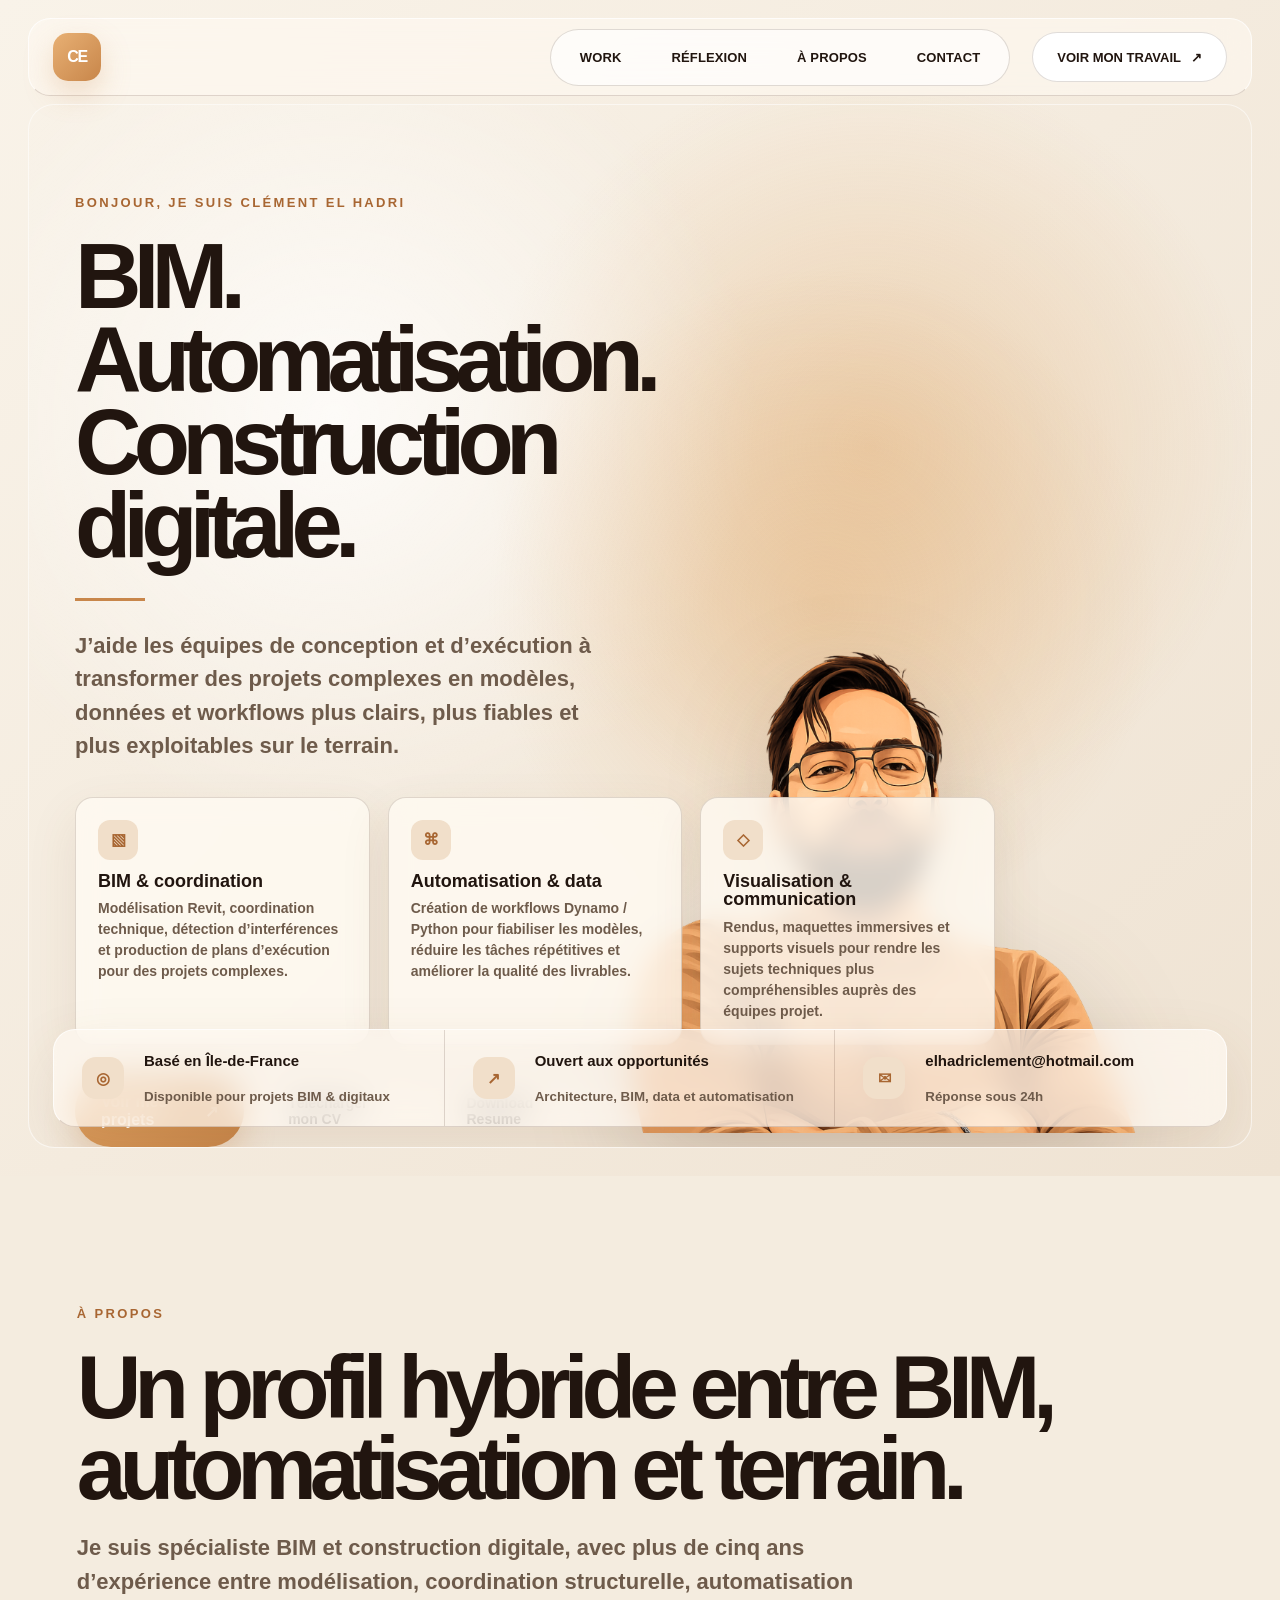
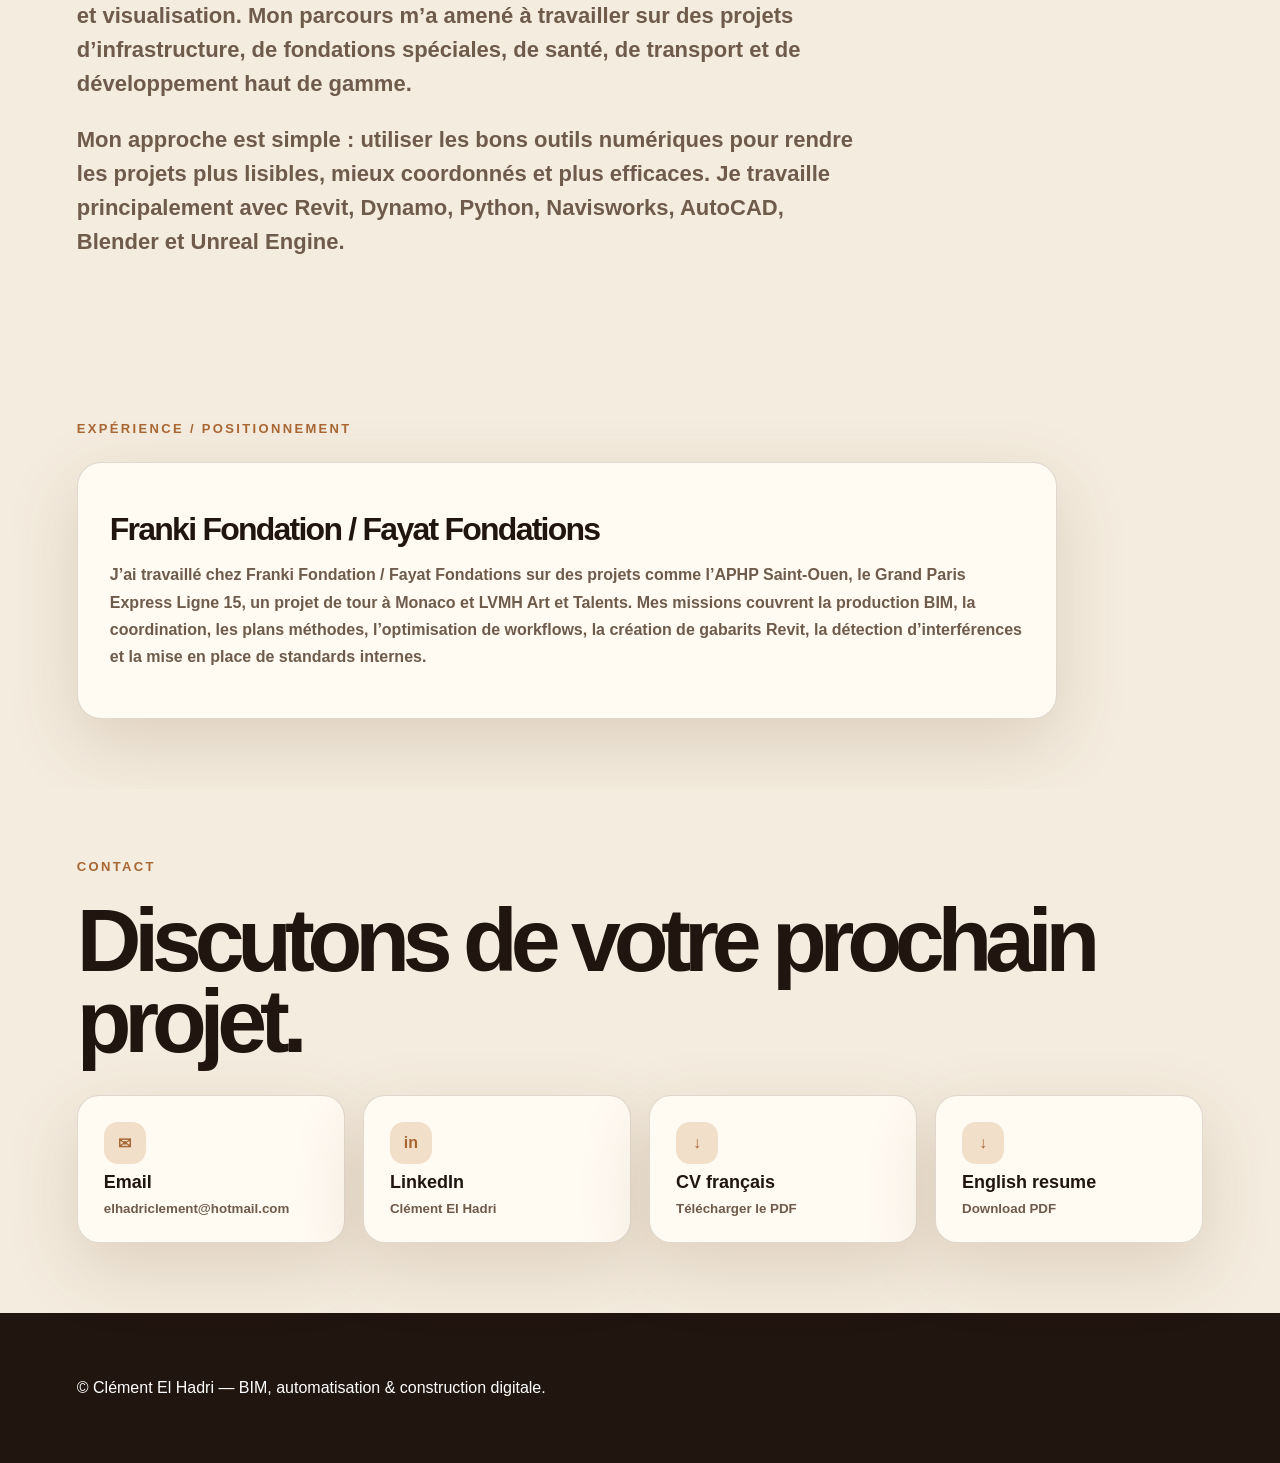
==== commit 97be8dd3: "Add files via upload" ====
--- a/index.html
+++ b/index.html
@@ -1,73 +1,33 @@
 <!doctype html>
 <html lang="fr">
 <head>
-  <meta charset="utf-8">
-  <meta name="viewport" content="width=device-width, initial-scale=1">
-  <title>Clément El Hadri — Portfolio</title>
+  <meta charset="utf-8"><meta name="viewport" content="width=device-width, initial-scale=1">
+  <title>Clément El Hadri — BIM, automatisation & construction digitale</title>
   <meta name="description" content="Portfolio de Clément El Hadri — BIM, automatisation, data et construction digitale.">
   <link rel="stylesheet" href="./style.css">
 </head>
 <body>
 <div class="site-shell">
-  <header class="header">
-    <a class="logo" href="index.html" aria-label="Accueil">CE</a>
-    <button class="menu" aria-expanded="false">Menu</button>
-    <nav class="nav" aria-label="Navigation principale">
-      <a href="projects.html">Work</a>
-      <a href="thinking.html">Réflexion</a>
-      <a href="index.html#about">À propos</a>
-      <a href="index.html#contact">Contact</a>
-    </nav>
-    <a class="top-cta" href="projects.html">Voir mon travail <span>↗</span></a>
-  </header>
-
+  <header class="header"><a class="logo" href="index.html">CE</a><button class="menu" aria-expanded="false">Menu</button><nav class="nav"><a href="projects.html">Work</a><a href="thinking.html">Réflexion</a><a href="index.html#about">À propos</a><a href="index.html#contact">Contact</a></nav><a class="top-cta" href="projects.html">Voir mon travail <span>↗</span></a></header>
   <main class="hero">
-    <figure class="portrait">
-      <img src="./profile-portrait.png" alt="Portrait illustré de Clément El Hadri">
-    </figure>
-
+    <figure class="portrait"><img src="./profile-portrait.png" alt="Portrait illustré de Clément El Hadri"></figure>
     <section class="hero-content">
       <p class="eyebrow">Bonjour, je suis Clément El Hadri</p>
-      <h1>Designer.<br>Développeur.<br>Stratège.</h1>
+      <h1>BIM.<br>Automatisation.<br>Construction digitale.</h1>
       <span class="accent"></span>
-      <p class="lead">J’aide les organisations à transformer des sujets BIM, data et construction digitale en systèmes plus clairs, plus fiables et plus utiles sur le terrain.</p>
-
-      <div class="cards">
-        <article class="card">
-          <span class="card-icon">&lt;/&gt;</span>
-          <h3>Automatisation & BIM</h3>
-          <p>Des workflows robustes pour coordonner, fiabiliser et accélérer la production.</p>
-        </article>
-        <article class="card">
-          <span class="card-icon">◇</span>
-          <h3>Design & visualisation</h3>
-          <p>Des interfaces et supports qui rendent les sujets techniques compréhensibles.</p>
-        </article>
+      <p class="lead">J’aide les équipes de conception et d’exécution à transformer des projets complexes en modèles, données et workflows plus clairs, plus fiables et plus exploitables sur le terrain.</p>
+      <div class="cards cards-three">
+        <article class="card"><span class="card-icon">▧</span><h3>BIM & coordination</h3><p>Modélisation Revit, coordination technique, détection d’interférences et production de plans d’exécution pour des projets complexes.</p></article>
+        <article class="card"><span class="card-icon">⌘</span><h3>Automatisation & data</h3><p>Création de workflows Dynamo / Python pour fiabiliser les modèles, réduire les tâches répétitives et améliorer la qualité des livrables.</p></article>
+        <article class="card"><span class="card-icon">◇</span><h3>Visualisation & communication</h3><p>Rendus, maquettes immersives et supports visuels pour rendre les sujets techniques plus compréhensibles auprès des équipes projet.</p></article>
       </div>
-
-      <div class="actions">
-        <a class="btn btn-primary" href="projects.html">Découvrir mon travail <span>↗</span></a>
-        <a class="btn btn-secondary" href="#about">En savoir plus ↓</a>
-      </div>
+      <div class="actions"><a class="btn btn-primary" href="projects.html">Voir mes projets <span>↗</span></a><a class="btn btn-secondary" href="CV_Clement_El_Hadri_FR.pdf" download>Télécharger mon CV</a><a class="btn btn-secondary" href="Resume_Clement_El_Hadri_EN.pdf" download>Download Resume</a></div>
     </section>
-
-    <aside class="info-bar">
-      <div class="info-item"><span class="info-icon">◎</span><strong>Basé en Île-de-France</strong><small>Disponible pour projets BIM & digitaux</small></div>
-      <div class="info-item"><span class="info-icon">↗</span><strong>Ouvert aux opportunités</strong><small>Architecture, BIM, data et automatisation</small></div>
-      <div class="info-item"><span class="info-icon">✉</span><strong>contact@example.com</strong><small>Réponse sous 24h</small></div>
-    </aside>
+    <aside class="info-bar"><div class="info-item"><span class="info-icon">◎</span><strong>Basé en Île-de-France</strong><small>Disponible pour projets BIM & digitaux</small></div><div class="info-item"><span class="info-icon">↗</span><strong>Ouvert aux opportunités</strong><small>Architecture, BIM, data et automatisation</small></div><div class="info-item"><span class="info-icon">✉</span><strong>elhadriclement@hotmail.com</strong><small>Réponse sous 24h</small></div></aside>
   </main>
 </div>
-
-<section class="page" id="about">
-  <p class="eyebrow">À propos</p>
-  <h1>Un profil hybride entre terrain, design et systèmes numériques.</h1>
-  <p class="intro-text">Je conçois des méthodes, supports et outils digitaux pour rendre les projets de construction plus lisibles, mieux coordonnés et plus efficaces.</p>
-</section>
-
-<footer class="footer" id="contact">
-  <p>Contact : <a href="mailto:contact@example.com">contact@example.com</a></p>
-</footer>
-<script src="./script.js"></script>
-</body>
-</html>
+<section class="page" id="about"><p class="eyebrow">À propos</p><h1>Un profil hybride entre BIM, automatisation et terrain.</h1><p class="intro-text">Je suis spécialiste BIM et construction digitale, avec plus de cinq ans d’expérience entre modélisation, coordination structurelle, automatisation et visualisation. Mon parcours m’a amené à travailler sur des projets d’infrastructure, de fondations spéciales, de santé, de transport et de développement haut de gamme.</p><p class="intro-text">Mon approche est simple : utiliser les bons outils numériques pour rendre les projets plus lisibles, mieux coordonnés et plus efficaces. Je travaille principalement avec Revit, Dynamo, Python, Navisworks, AutoCAD, Blender et Unreal Engine.</p></section>
+<section class="page compact-page"><p class="eyebrow">Expérience / positionnement</p><div class="text-card wide-card"><h2>Franki Fondation / Fayat Fondations</h2><p>J’ai travaillé chez Franki Fondation / Fayat Fondations sur des projets comme l’APHP Saint-Ouen, le Grand Paris Express Ligne 15, un projet de tour à Monaco et LVMH Art et Talents. Mes missions couvrent la production BIM, la coordination, les plans méthodes, l’optimisation de workflows, la création de gabarits Revit, la détection d’interférences et la mise en place de standards internes.</p></div></section>
+<section class="page compact-page" id="contact"><p class="eyebrow">Contact</p><h1>Discutons de votre prochain projet.</h1><div class="contact-grid"><a class="contact-card" href="mailto:elhadriclement@hotmail.com"><span>✉</span><strong>Email</strong><small>elhadriclement@hotmail.com</small></a><a class="contact-card" href="https://www.linkedin.com/in/cl%C3%A9ment-el-hadri-529967184/" target="_blank" rel="noopener"><span>in</span><strong>LinkedIn</strong><small>Clément El Hadri</small></a><a class="contact-card" href="CV_Clement_El_Hadri_FR.pdf" download><span>↓</span><strong>CV français</strong><small>Télécharger le PDF</small></a><a class="contact-card" href="Resume_Clement_El_Hadri_EN.pdf" download><span>↓</span><strong>English resume</strong><small>Download PDF</small></a></div></section>
+<footer class="footer"><p>© Clément El Hadri — BIM, automatisation & construction digitale.</p></footer><script src="./script.js"></script>
+</body></html>
--- a/style.css
+++ b/style.css
@@ -26,3 +26,71 @@
 @media(max-width:1180px){.portrait{left:67%;width:min(760px,62vw)}.hero-content{width:48vw}.info-bar{position:relative;margin:36px 24px 20px;left:auto;right:auto;bottom:auto}.hero{padding-bottom:1px}}
 @media(max-width:900px){.site-shell{padding:12px}.header{grid-template-columns:1fr auto;height:auto;min-height:70px}.menu{display:inline-flex;border:1px solid var(--line);background:#fff;border-radius:999px;padding:12px 16px;font-weight:900}.nav,.top-cta{display:none}.header.open .nav{display:flex;position:absolute;z-index:20;top:90px;left:12px;right:12px;flex-direction:column;border-radius:22px}.header.open .top-cta{display:inline-flex;position:absolute;z-index:20;top:300px;left:12px;right:12px}.hero{min-height:auto}.portrait{position:relative;left:auto;bottom:auto;width:min(720px,120vw);margin:20px auto -20px;transform:none}.hero-content{width:auto;max-width:620px;padding:42px 26px 0}.cards,.work-grid,.case-layout{grid-template-columns:1fr}.info-bar{grid-template-columns:1fr;margin:26px 16px 16px}.info-item{border-right:0;border-bottom:1px solid var(--line)}.info-item:last-child{border-bottom:0}.actions{flex-wrap:wrap}.page{padding:100px 24px 54px}}
 @media(max-width:560px){.hero h1,.page h1{font-size:56px}.lead{font-size:18px}.hero-content{padding:34px 18px 0}.cards{grid-template-columns:1fr}.info-item{padding:18px}.portrait{width:150vw;margin-left:-25vw}.btn{width:100%}}
+
+/* ===== Correctifs d'affichage — layout conservé ===== */
+/* Corrige le passage trop tôt en mode mobile qui faisait remonter le portrait au-dessus du texte. */
+@media (max-width: 1180px){
+  .hero{min-height: calc(100svh - 124px); padding-bottom: 0;}
+  .portrait{position:absolute; left:64%; bottom:-2px; width:min(820px,56vw); transform:translateX(-50%); margin:0;}
+  .hero-content{width:min(600px,46vw); padding:8vh 0 0 38px;}
+  .info-bar{position:absolute; left:24px; right:24px; bottom:20px; margin:0;}
+}
+
+@media (max-width: 980px){
+  .site-shell{padding:14px;}
+  .header{grid-template-columns:auto 1fr auto; gap:14px; padding:0 16px;}
+  .nav a{padding:11px 14px; font-size:12px;}
+  .top-cta{height:46px; padding:0 16px; font-size:12px;}
+  .hero{min-height:760px;}
+  .portrait{left:66%; width:min(700px,58vw);}
+  .hero-content{width:50vw; padding:70px 0 0 28px;}
+  .lead{font-size:19px;}
+  .cards{gap:14px;}
+  .card{padding:18px; min-height:136px;}
+  .info-item{padding:18px 20px;}
+}
+
+/* Le vrai mode mobile ne commence qu'en dessous de 760px. */
+@media (max-width: 760px){
+  .site-shell{padding:12px;}
+  .header{grid-template-columns:1fr auto; height:auto; min-height:70px; position:relative;}
+  .menu{display:inline-flex; border:1px solid var(--line); background:#fff; border-radius:999px; padding:12px 16px; font-weight:900;}
+  .nav,.top-cta{display:none;}
+  .header.open .nav{display:flex; position:absolute; z-index:20; top:82px; left:0; right:0; flex-direction:column; border-radius:22px; padding:12px; background:rgba(255,250,242,.96);}
+  .header.open .top-cta{display:inline-flex; position:absolute; z-index:20; top:300px; left:0; right:0;}
+  .hero{min-height:900px;}
+  .portrait{position:absolute; left:50%; bottom:210px; width:min(620px,112vw); transform:translateX(-50%); opacity:.95;}
+  .hero-content{width:auto; max-width:620px; padding:42px 22px 0;}
+  .cards,.work-grid,.case-layout{grid-template-columns:1fr;}
+  .info-bar{position:absolute; left:14px; right:14px; bottom:14px; grid-template-columns:1fr; margin:0;}
+  .info-item{border-right:0; border-bottom:1px solid var(--line); padding:16px 18px;}
+  .info-item:last-child{border-bottom:0;}
+  .actions{flex-wrap:wrap;}
+  .page{padding:100px 24px 54px;}
+}
+
+@media(max-width:560px){
+  .hero{min-height:980px;}
+  .hero h1,.page h1{font-size:56px;}
+  .lead{font-size:18px;}
+  .hero-content{padding:34px 18px 0;}
+  .portrait{width:138vw; bottom:250px;}
+  .btn{width:100%;}
+}
+
+/* ===== Consolidation contenu + projets ===== */
+.page-shell{min-height:auto;padding-bottom:18px;background:linear-gradient(135deg,#f9f3e9 0%,#efe3d3 100%)}
+.cards-three{grid-template-columns:repeat(3,minmax(0,1fr));width:min(920px,78vw)}
+.cards-three .card{min-height:178px}
+.wide-card{max-width:980px}
+.compact-page{padding-top:70px}
+.contact-grid{display:grid;grid-template-columns:repeat(4,minmax(0,1fr));gap:18px;margin-top:34px}
+.contact-card{display:grid;gap:8px;padding:26px;border-radius:22px;border:1px solid var(--line);background:var(--card);box-shadow:var(--shadow)}
+.contact-card span{display:grid;place-items:center;width:42px;height:42px;border-radius:14px;background:#f1dfca;color:var(--gold-dark);font-weight:900}
+.contact-card strong{font-size:18px}.contact-card small{color:var(--muted);font-weight:700}
+.project-card{display:flex;flex-direction:column;gap:12px}.project-card img,.case-image{width:100%;border-radius:20px;border:1px solid var(--line);background:var(--cream-2);box-shadow:0 18px 50px rgba(122,80,42,.10)}
+.project-card img{aspect-ratio:16/10;object-fit:cover;margin-bottom:8px}.inline-link{margin-top:auto;color:var(--gold-dark);font-weight:900}
+.back-link{display:inline-flex;margin-bottom:28px;color:var(--gold-dark);font-weight:900}.case-page{padding-top:70px}
+.case-hero{display:grid;grid-template-columns:minmax(0,1fr) minmax(340px,520px);gap:34px;align-items:end;margin-bottom:32px}.case-layout ul{margin:0 0 26px;padding-left:20px;color:var(--muted);font-weight:600;line-height:1.7}.case-layout h2:not(:first-child){margin-top:30px}
+@media(max-width:1180px){.cards-three{grid-template-columns:1fr 1fr;width:100%}.contact-grid{grid-template-columns:repeat(2,1fr)}.case-hero{grid-template-columns:1fr}.case-image{max-width:760px}}
+@media(max-width:760px){.cards-three{grid-template-columns:1fr}.contact-grid{grid-template-columns:1fr}.case-page{padding-top:46px}.case-hero{gap:20px}}
